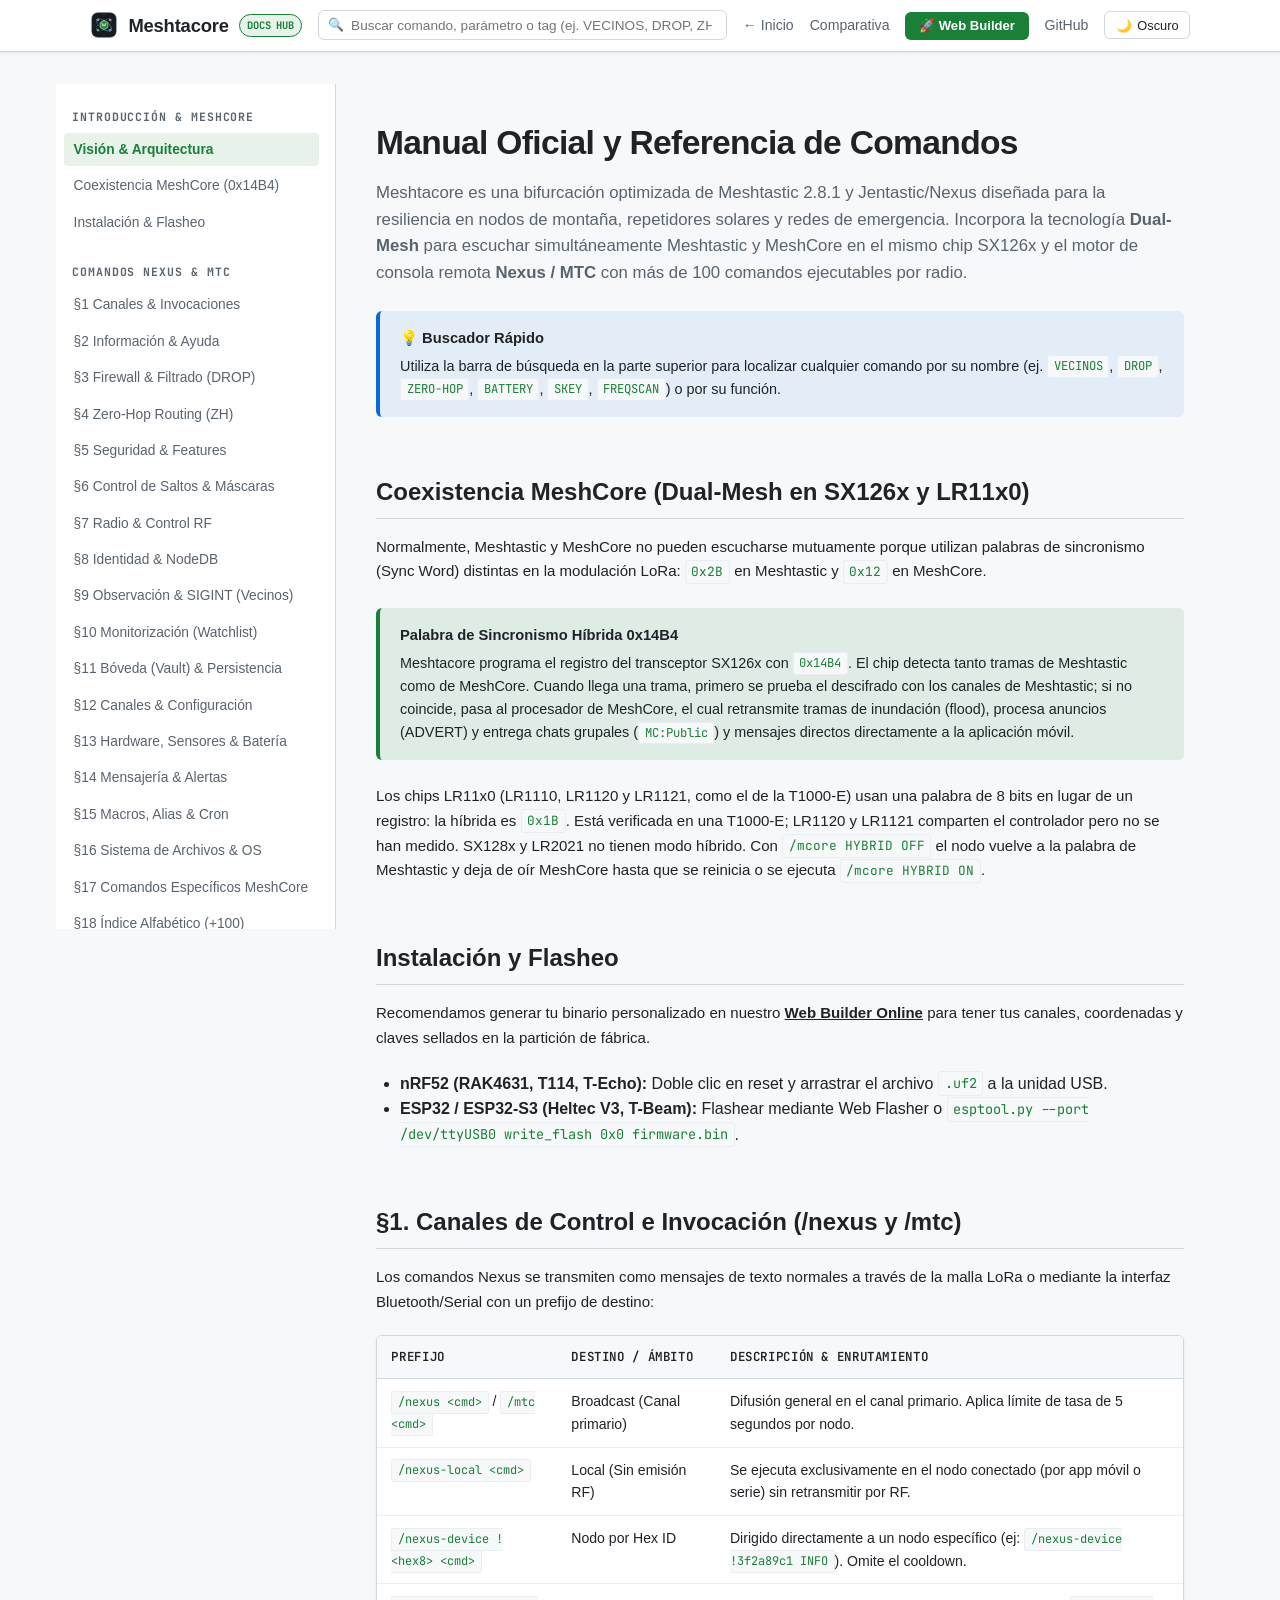
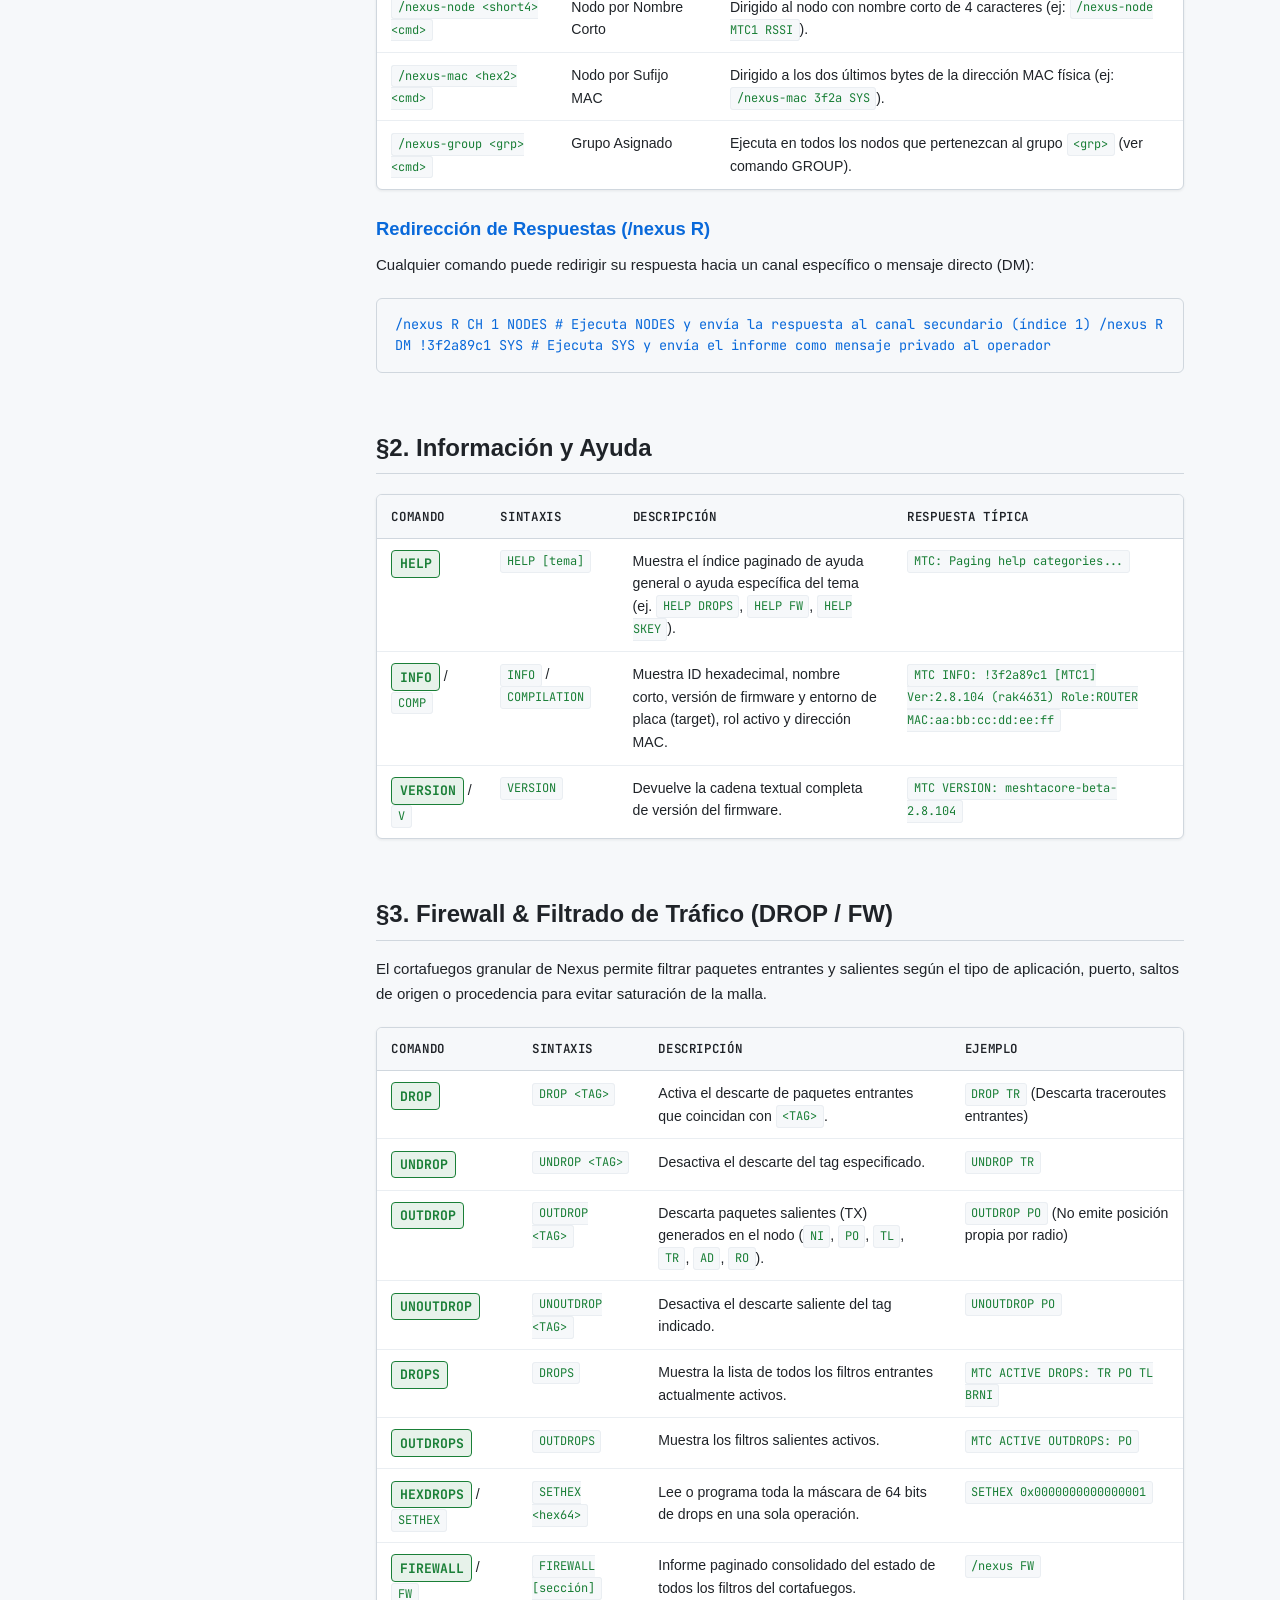
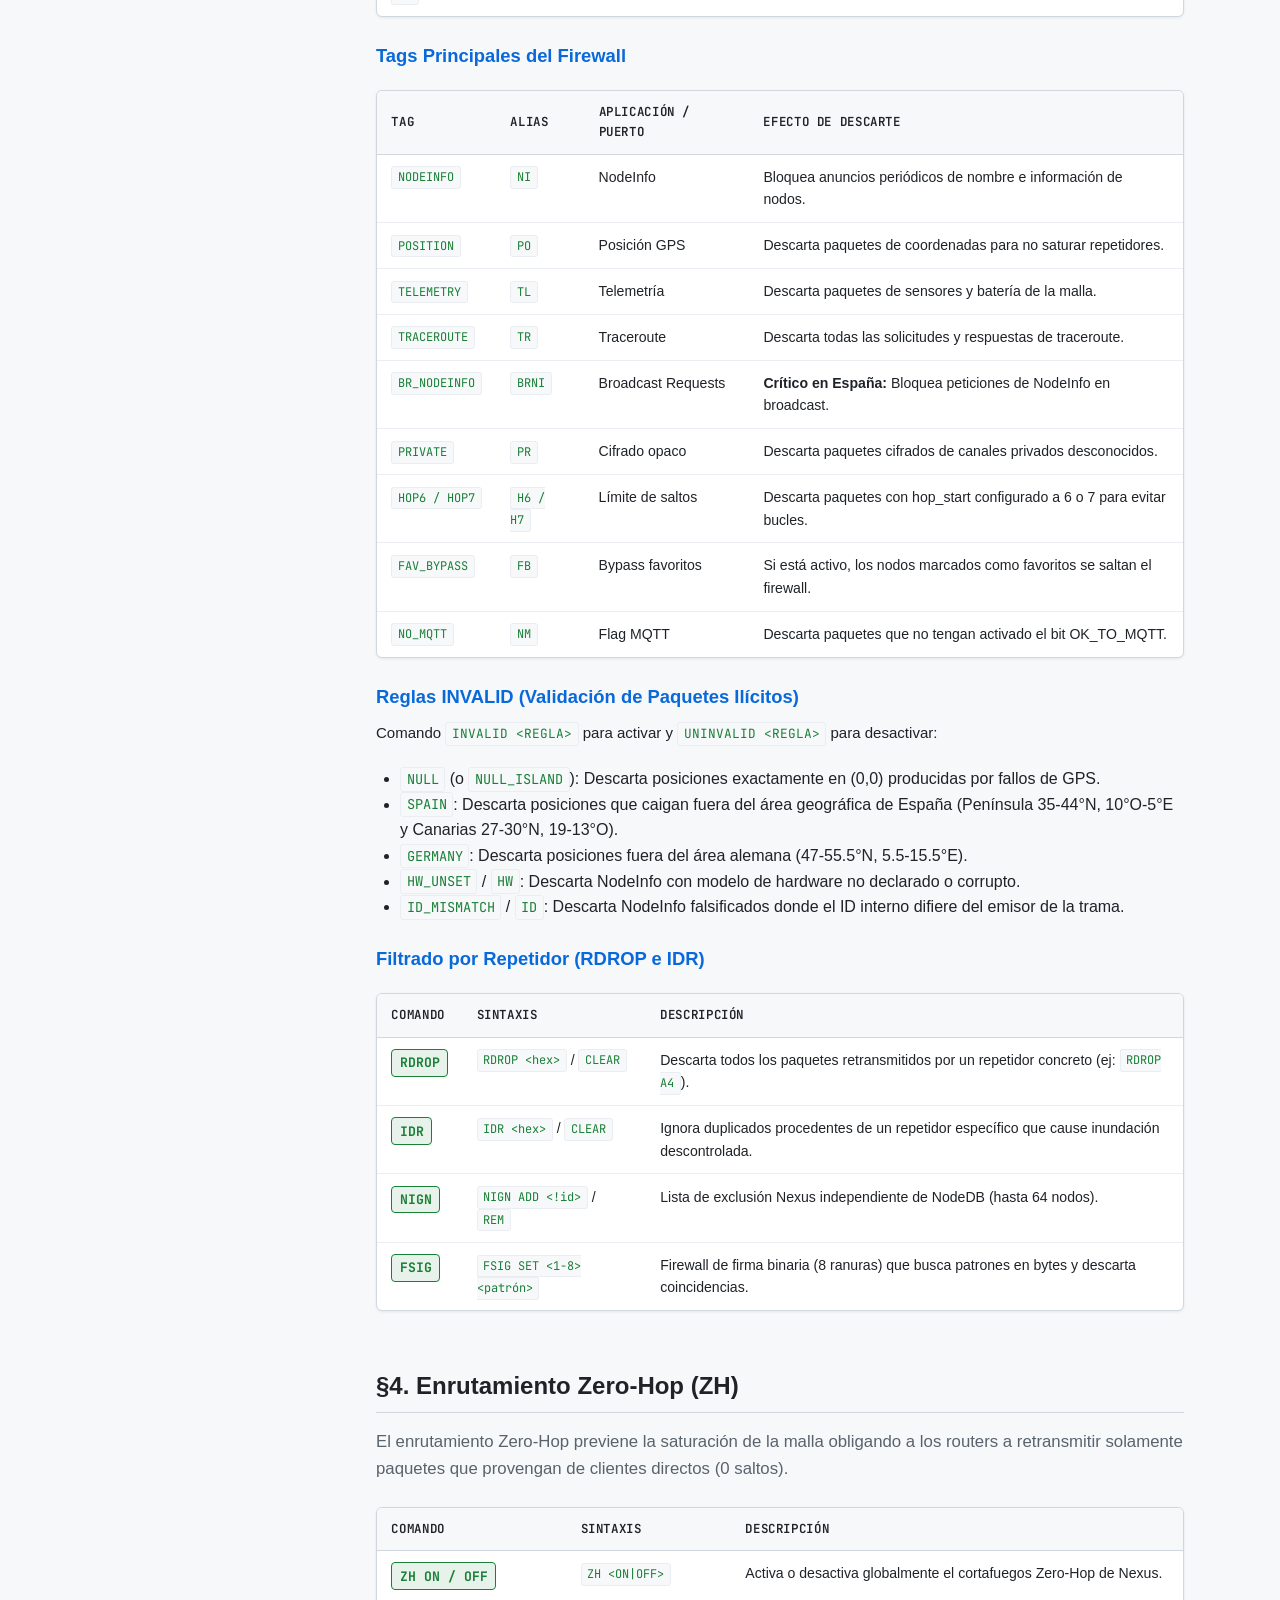
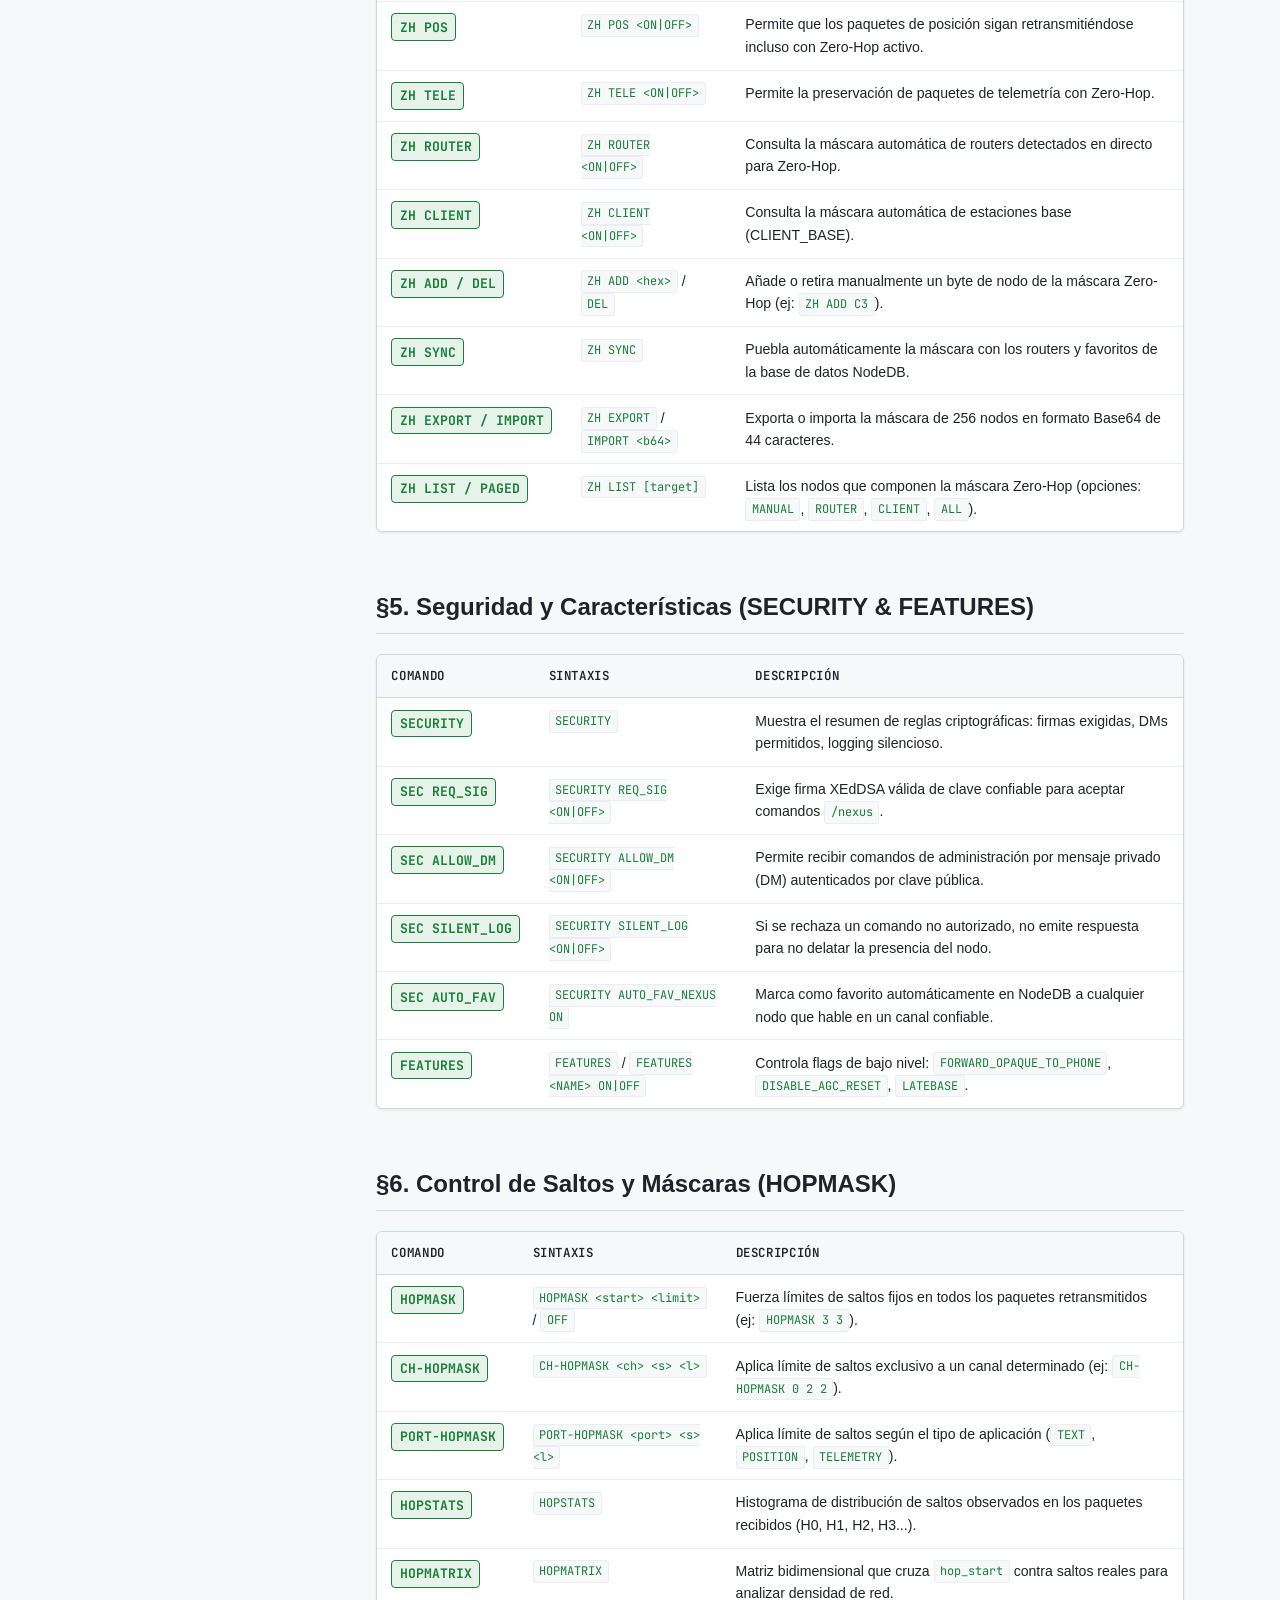
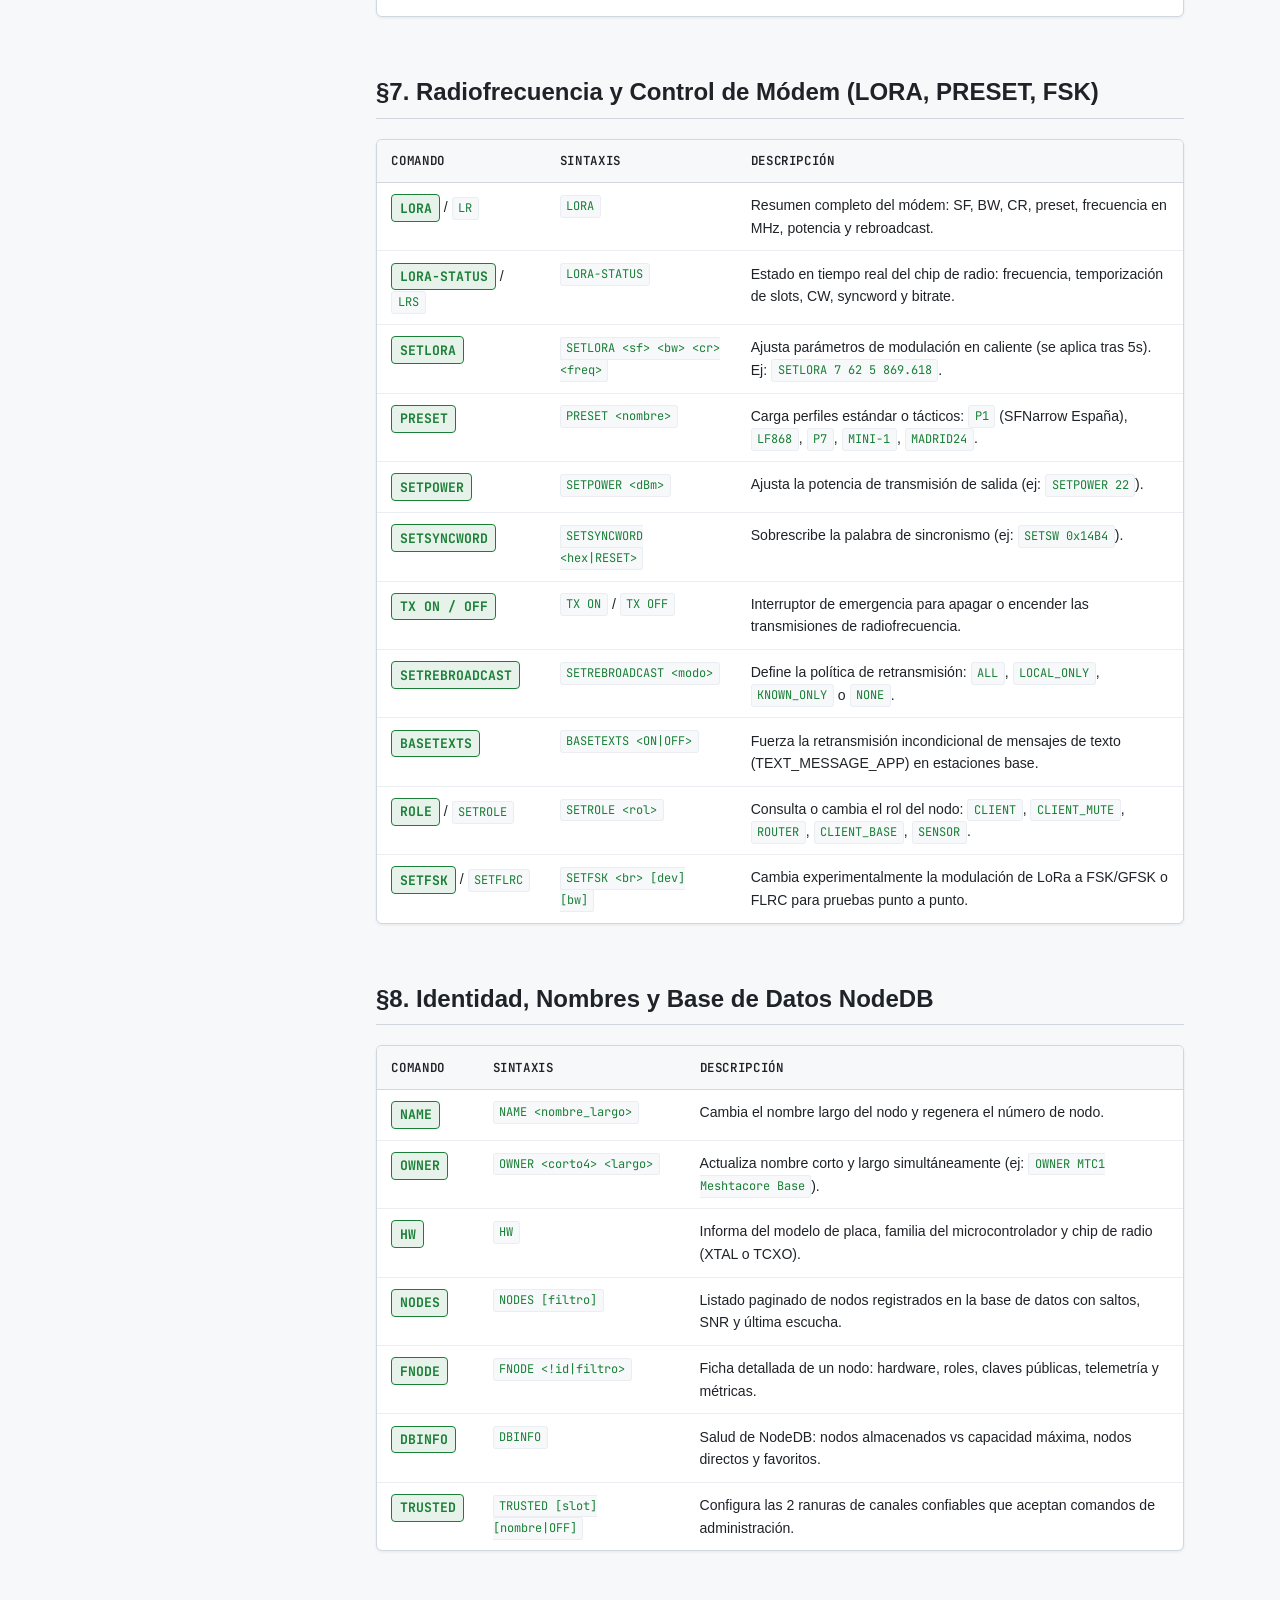
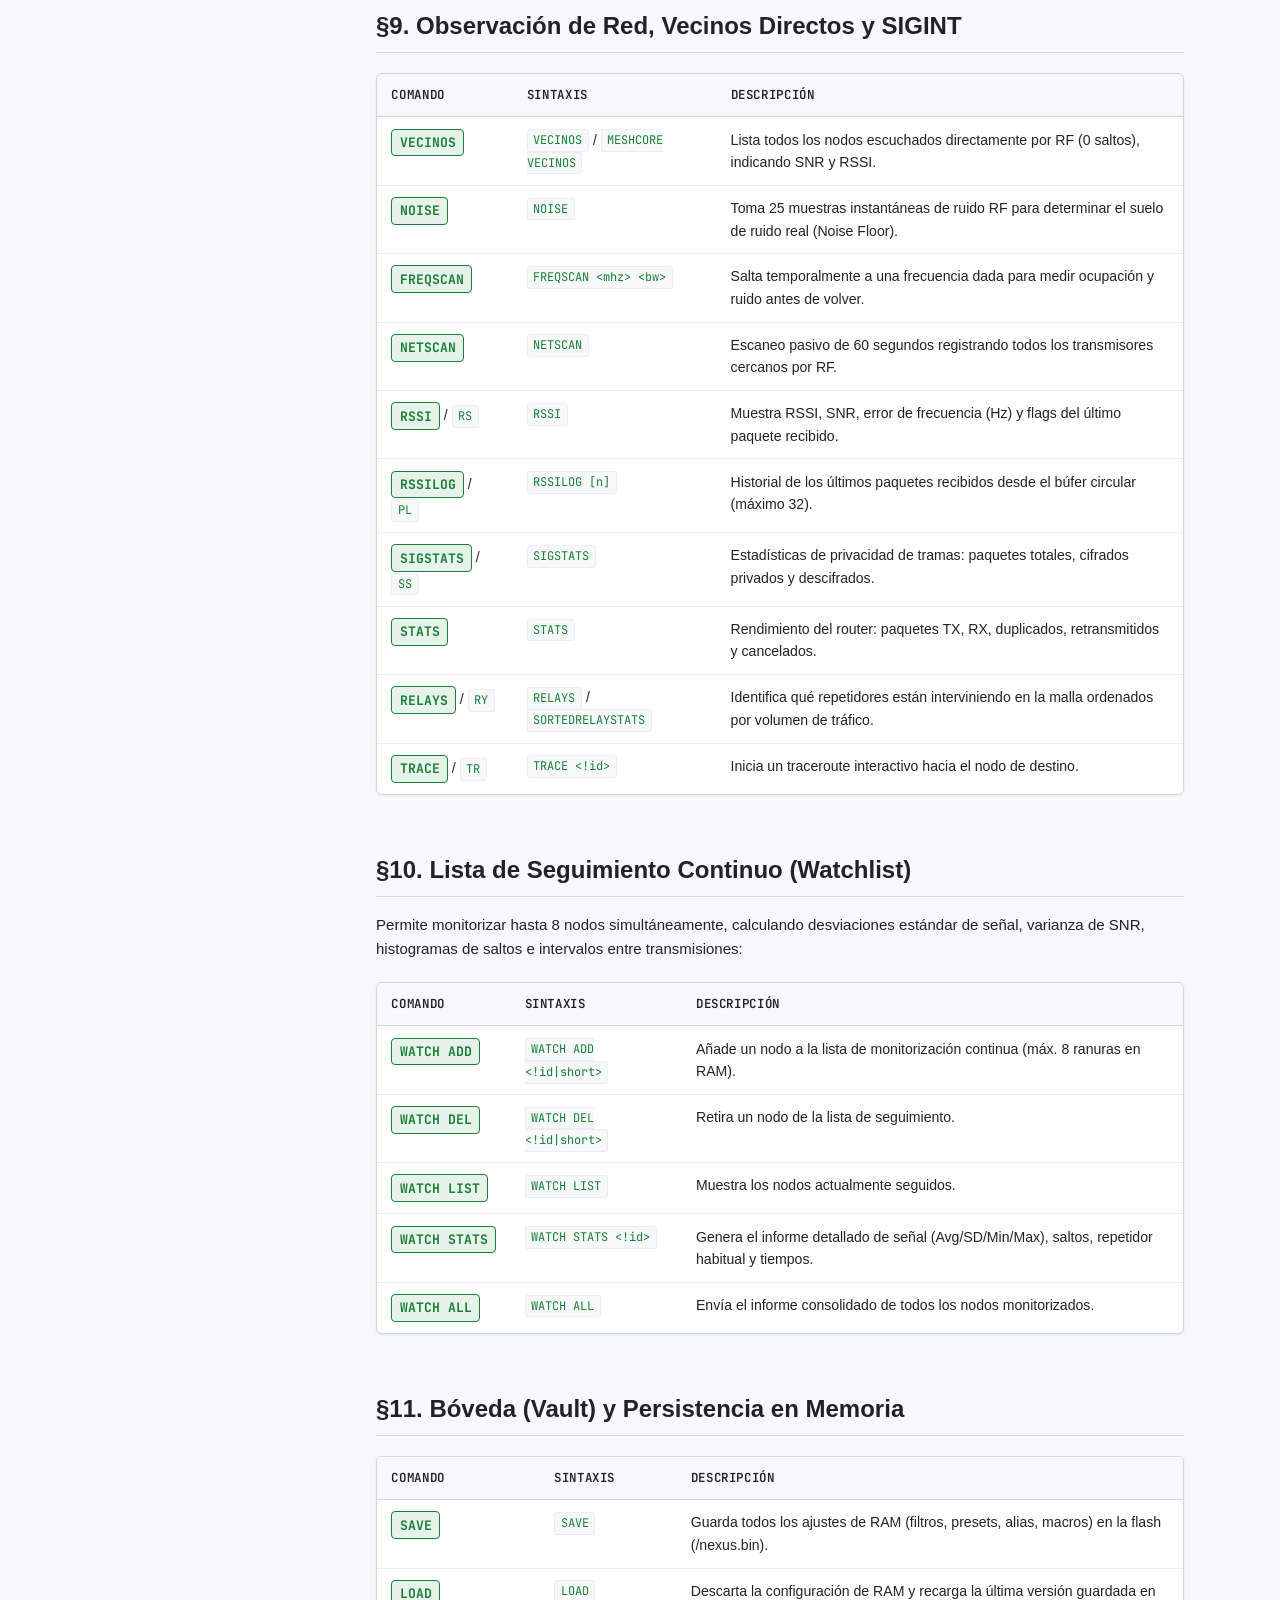
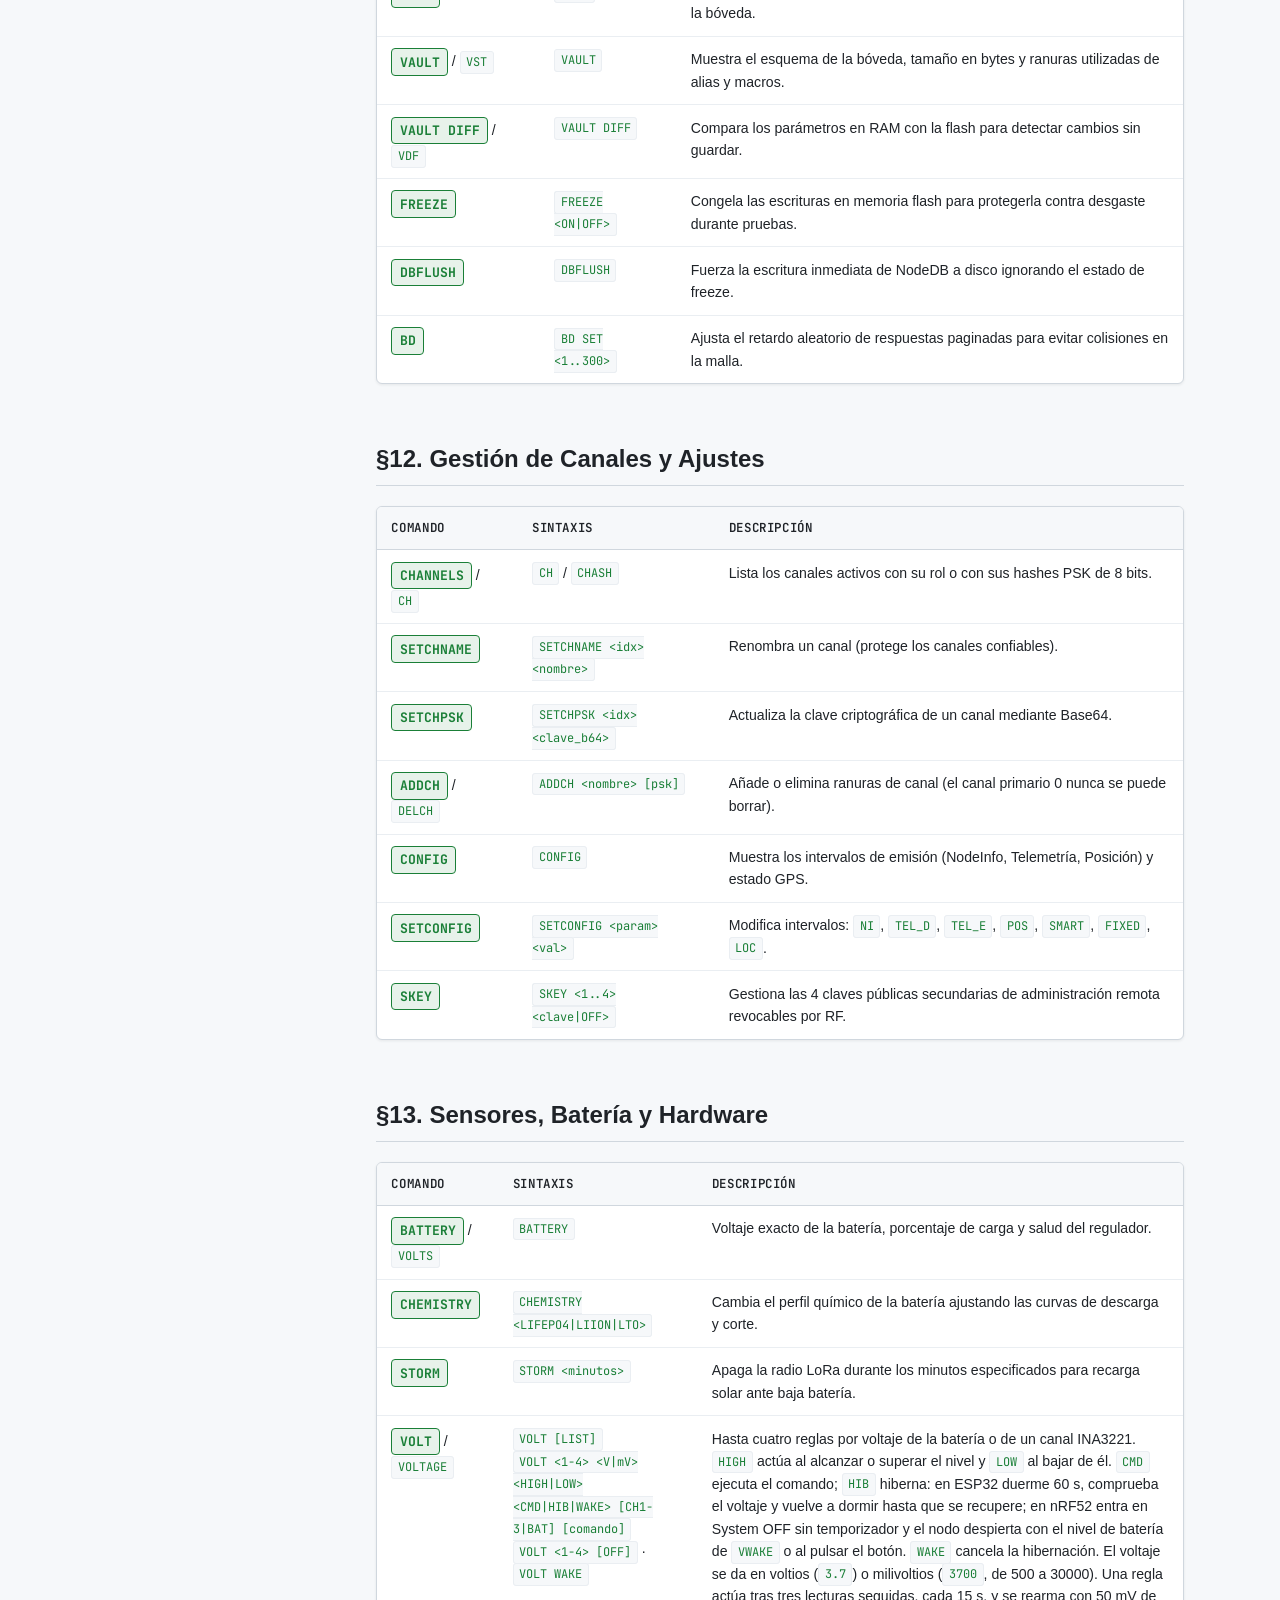
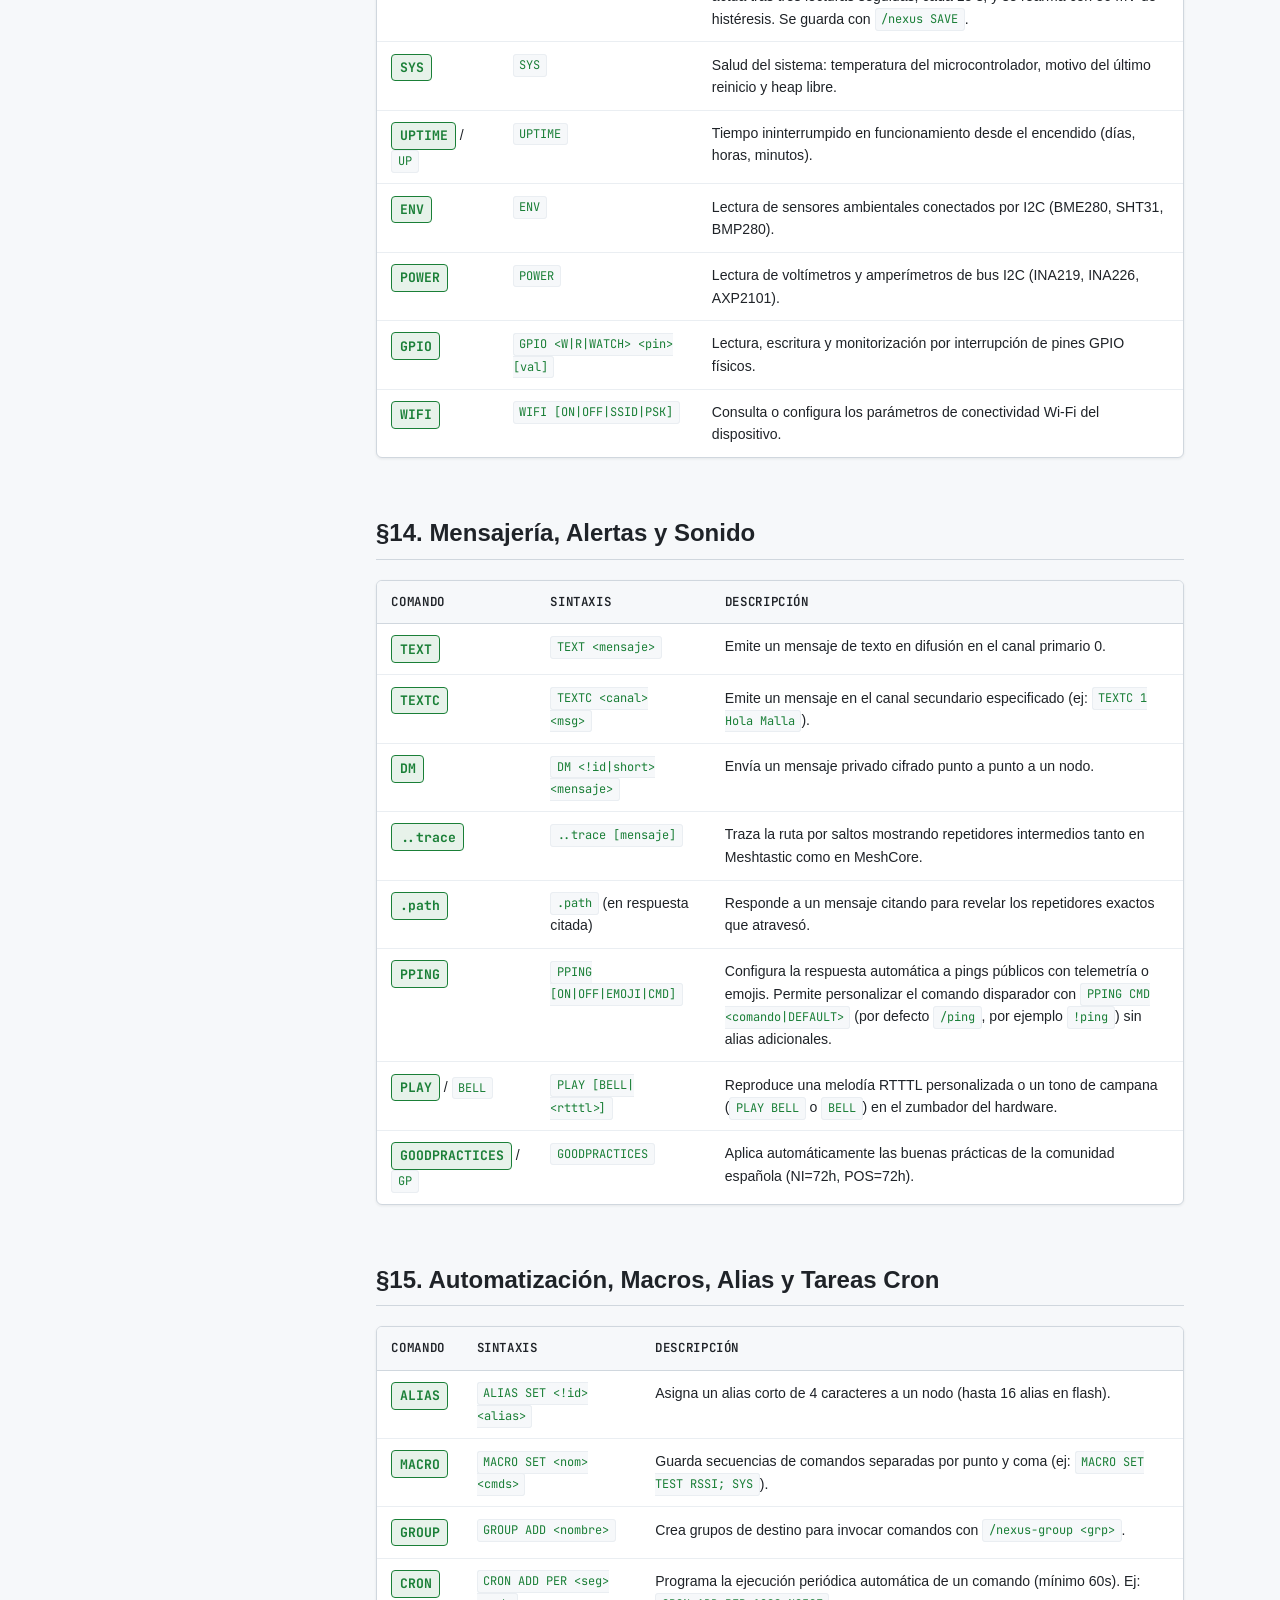
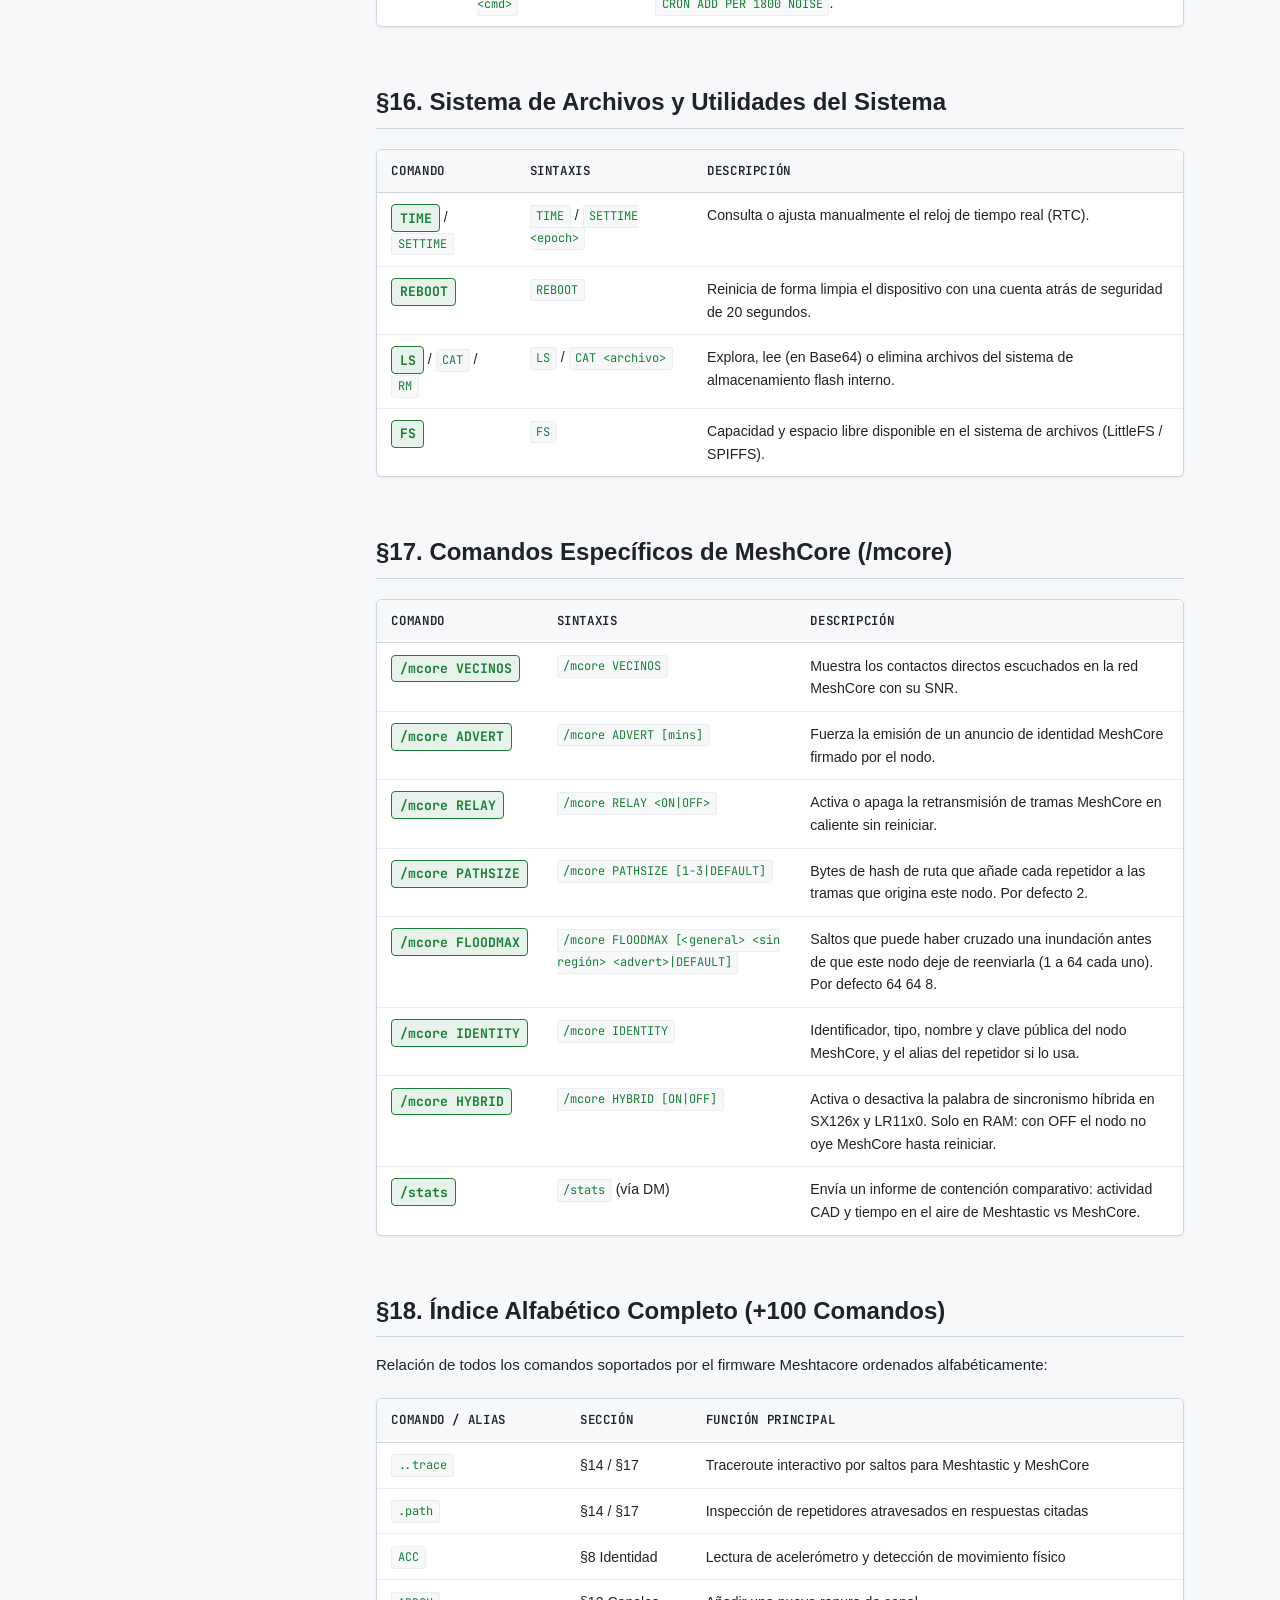
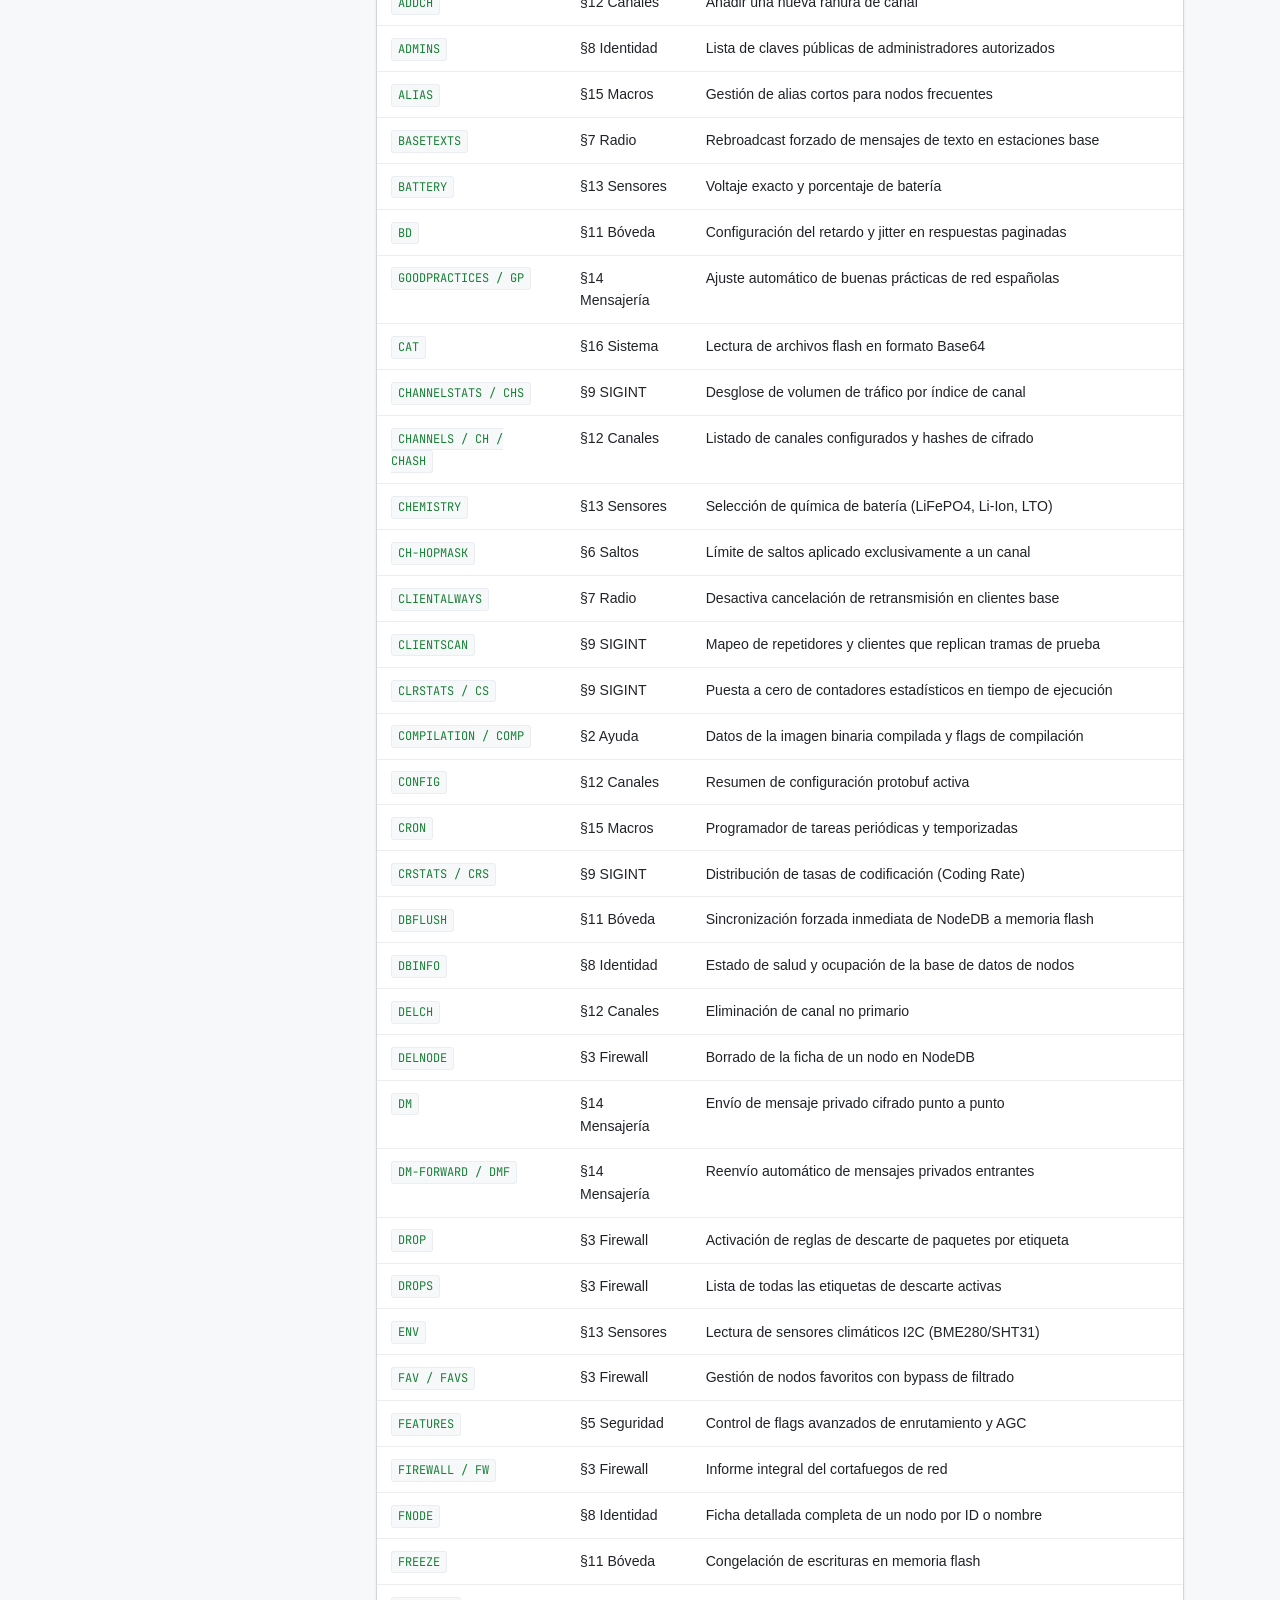
==== custom_builder_web/docs/index.html @ 0e4b44a5 "refactor(nexus): optimize flash code size and consolidate commands - Remove dead/test commands: STAR" ====
<!doctype html>
<html lang="es" data-theme="light">
  <head>
    <meta charset="UTF-8" />
    <meta name="viewport" content="width=device-width, initial-scale=1.0" />
    <title>
      Manual Completo de Comandos y Referencia | Meshtacore Firmware
    </title>
    <meta
      name="description"
      content="Documentación exhaustiva y referencia completa de comandos Nexus / MTC (+100 comandos), configuración de MeshCore híbrido, firewall, Zero-Hop, perfiles de batería y utilidades para Meshtacore."
    />
    <link rel="icon" type="image/svg+xml" href="../logo.svg" />
    <link rel="preconnect" href="https://fonts.googleapis.com" />
    <link rel="preconnect" href="https://fonts.gstatic.com" crossorigin />
    <link
      href="https://fonts.googleapis.com/css2?family=Inter:wght@400;500;600;700;800&family=JetBrains+Mono:wght@400;500;600;700&display=swap"
      rel="stylesheet"
    />
    <link rel="stylesheet" href="docs.css" />
    <script src="../theme.js"></script>
  </head>
  <body>
    <!-- Top Navigation Bar -->
    <header class="site-nav docs-nav">
      <div class="nav-content docs-nav-content">
        <a href="../index.html" class="brand-logo">
          <img
            src="../logo.svg"
            alt="Meshtacore Logo"
            class="brand-logo-img"
            width="28"
            height="28"
          />
          <span>Meshtacore</span>
          <span class="brand-badge">Docs Hub</span>
        </a>

        <!-- Live Instant Search -->
        <div class="docs-search-bar">
          <span class="search-icon-hint">🔍</span>
          <input
            type="text"
            id="docsSearchInput"
            class="docs-search-input"
            placeholder="Buscar comando, parámetro o tag (ej. VECINOS, DROP, ZH, SKEY, LiFePO4)..."
            autocomplete="off"
          />
        </div>

        <nav>
          <ul class="nav-links">
            <li><a href="../index.html">← Inicio</a></li>
            <li><a href="../index.html#comparativa">Comparativa</a></li>
            <li>
              <a href="../builder.html" class="nav-cta-btn">🚀 Web Builder</a>
            </li>
            <li>
              <a
                href="https://github.com/xejarque/meshtacore-firmware"
                target="_blank"
                rel="noopener"
                >GitHub</a
              >
            </li>
            <li>
              <button
                class="theme-toggle-btn"
                type="button"
                aria-label="Cambiar tema de color"
              >
                🌙 Oscuro
              </button>
            </li>
          </ul>
        </nav>
      </div>
    </header>

    <!-- Docs Layout -->
    <div class="docs-layout">
      <!-- Sidebar Navigation -->
      <aside class="docs-sidebar">
        <div class="sidebar-category">
          <div class="sidebar-cat-title">Introducción & MeshCore</div>
          <ul class="sidebar-menu">
            <li>
              <a href="#introduccion" class="active">Visión & Arquitectura</a>
            </li>
            <li><a href="#meshcore-dual">Coexistencia MeshCore (0x14B4)</a></li>
            <li><a href="#flasheo">Instalación & Flasheo</a></li>
          </ul>
        </div>

        <div class="sidebar-category">
          <div class="sidebar-cat-title">Comandos Nexus & MTC</div>
          <ul class="sidebar-menu">
            <li><a href="#sec-1">§1 Canales & Invocaciones</a></li>
            <li><a href="#sec-2">§2 Información & Ayuda</a></li>
            <li><a href="#sec-3">§3 Firewall & Filtrado (DROP)</a></li>
            <li><a href="#sec-4">§4 Zero-Hop Routing (ZH)</a></li>
            <li><a href="#sec-5">§5 Seguridad & Features</a></li>
            <li><a href="#sec-6">§6 Control de Saltos & Máscaras</a></li>
            <li><a href="#sec-7">§7 Radio & Control RF</a></li>
            <li><a href="#sec-8">§8 Identidad & NodeDB</a></li>
            <li><a href="#sec-9">§9 Observación & SIGINT (Vecinos)</a></li>
            <li><a href="#sec-10">§10 Monitorización (Watchlist)</a></li>
            <li><a href="#sec-11">§11 Bóveda (Vault) & Persistencia</a></li>
            <li><a href="#sec-12">§12 Canales & Configuración</a></li>
            <li><a href="#sec-13">§13 Hardware, Sensores & Batería</a></li>
            <li><a href="#sec-14">§14 Mensajería & Alertas</a></li>
            <li><a href="#sec-15">§15 Macros, Alias & Cron</a></li>
            <li><a href="#sec-16">§16 Sistema de Archivos & OS</a></li>
            <li><a href="#sec-17">§17 Comandos Específicos MeshCore</a></li>
            <li><a href="#sec-index">§18 Índice Alfabético (+100)</a></li>
          </ul>
        </div>

        <div class="sidebar-category">
          <div class="sidebar-cat-title">Ayuda & FAQ</div>
          <ul class="sidebar-menu">
            <li><a href="#faq">Preguntas Frecuentes</a></li>
          </ul>
        </div>
      </aside>

      <!-- Main Content Area -->
      <main class="docs-main">
        <!-- Section: Introducción -->
        <section class="docs-section" id="introduccion">
          <h1>Manual Oficial y Referencia de Comandos</h1>
          <p class="docs-lead">
            Meshtacore es una bifurcación optimizada de Meshtastic 2.8.1 y
            Jentastic/Nexus diseñada para la resiliencia en nodos de montaña,
            repetidores solares y redes de emergencia. Incorpora la tecnología
            <strong>Dual-Mesh</strong> para escuchar simultáneamente Meshtastic
            y MeshCore en el mismo chip SX126x y el motor de consola remota
            <strong>Nexus / MTC</strong>
            con más de 100 comandos ejecutables por radio.
          </p>

          <div class="callout callout-info">
            <strong>💡 Buscador Rápido</strong>
            Utiliza la barra de búsqueda en la parte superior para localizar
            cualquier comando por su nombre (ej. <code>VECINOS</code>,
            <code>DROP</code>, <code>ZERO-HOP</code>, <code>BATTERY</code>,
            <code>SKEY</code>, <code>FREQSCAN</code>) o por su función.
          </div>
        </section>

        <!-- Section: MeshCore Dual -->
        <section class="docs-section" id="meshcore-dual">
          <h2>Coexistencia MeshCore (Dual-Mesh en SX126x y LR11x0)</h2>
          <p class="docs-paragraph">
            Normalmente, Meshtastic y MeshCore no pueden escucharse mutuamente
            porque utilizan palabras de sincronismo (Sync Word) distintas en la
            modulación LoRa: <code>0x2B</code> en Meshtastic y
            <code>0x12</code> en MeshCore.
          </p>
          <div class="callout callout-success">
            <strong>Palabra de Sincronismo Híbrida 0x14B4</strong>
            Meshtacore programa el registro del transceptor SX126x con
            <code>0x14B4</code>. El chip detecta tanto tramas de Meshtastic como
            de MeshCore. Cuando llega una trama, primero se prueba el descifrado
            con los canales de Meshtastic; si no coincide, pasa al procesador de
            MeshCore, el cual retransmite tramas de inundación (flood), procesa
            anuncios (ADVERT) y entrega chats grupales (<code>MC:Public</code>)
            y mensajes directos directamente a la aplicación móvil.
          </div>
          <p class="docs-paragraph">
            Los chips LR11x0 (LR1110, LR1120 y LR1121, como el de la T1000-E)
            usan una palabra de 8 bits en lugar de un registro: la híbrida es
            <code>0x1B</code>. Está verificada en una T1000-E; LR1120 y LR1121
            comparten el controlador pero no se han medido. SX128x y LR2021 no
            tienen modo híbrido. Con <code>/mcore HYBRID OFF</code> el nodo
            vuelve a la palabra de Meshtastic y deja de oír MeshCore hasta que
            se reinicia o se ejecuta <code>/mcore HYBRID ON</code>.
          </p>
        </section>

        <!-- Section: Flasheo -->
        <section class="docs-section" id="flasheo">
          <h2>Instalación y Flasheo</h2>
          <p class="docs-paragraph">
            Recomendamos generar tu binario personalizado en nuestro
            <a
              href="../builder.html"
              style="color: var(--accent-cyan); font-weight: 600"
              >Web Builder Online</a
            >
            para tener tus canales, coordenadas y claves sellados en la
            partición de fábrica.
          </p>
          <ul
            style="
              margin-left: 1.5rem;
              color: var(--text-secondary);
              margin-bottom: 1rem;
            "
          >
            <li>
              <strong>nRF52 (RAK4631, T114, T-Echo):</strong> Doble clic en
              reset y arrastrar el archivo <code>.uf2</code> a la unidad USB.
            </li>
            <li>
              <strong>ESP32 / ESP32-S3 (Heltec V3, T-Beam):</strong> Flashear
              mediante Web Flasher o
              <code
                >esptool.py --port /dev/ttyUSB0 write_flash 0x0
                firmware.bin</code
              >.
            </li>
          </ul>
        </section>

        <!-- =================================================================== -->
        <!-- §1 THE NEXUS CHANNEL & INVOCATIONS -->
        <!-- =================================================================== -->
        <section class="docs-section" id="sec-1">
          <h2>§1. Canales de Control e Invocación (/nexus y /mtc)</h2>
          <p class="docs-paragraph">
            Los comandos Nexus se transmiten como mensajes de texto normales a
            través de la malla LoRa o mediante la interfaz Bluetooth/Serial con
            un prefijo de destino:
          </p>

          <div class="docs-table-wrapper">
            <table class="docs-table">
              <thead>
                <tr>
                  <th>Prefijo</th>
                  <th>Destino / Ámbito</th>
                  <th>Descripción & Enrutamiento</th>
                </tr>
              </thead>
              <tbody>
                <tr class="cmd-row">
                  <td>
                    <code>/nexus &lt;cmd&gt;</code> /
                    <code>/mtc &lt;cmd&gt;</code>
                  </td>
                  <td>Broadcast (Canal primario)</td>
                  <td>
                    Difusión general en el canal primario. Aplica límite de tasa
                    de 5 segundos por nodo.
                  </td>
                </tr>
                <tr class="cmd-row">
                  <td><code>/nexus-local &lt;cmd&gt;</code></td>
                  <td>Local (Sin emisión RF)</td>
                  <td>
                    Se ejecuta exclusivamente en el nodo conectado (por app
                    móvil o serie) sin retransmitir por RF.
                  </td>
                </tr>
                <tr class="cmd-row">
                  <td><code>/nexus-device !&lt;hex8&gt; &lt;cmd&gt;</code></td>
                  <td>Nodo por Hex ID</td>
                  <td>
                    Dirigido directamente a un nodo específico (ej:
                    <code>/nexus-device !3f2a89c1 INFO</code>). Omite el
                    cooldown.
                  </td>
                </tr>
                <tr class="cmd-row">
                  <td><code>/nexus-node &lt;short4&gt; &lt;cmd&gt;</code></td>
                  <td>Nodo por Nombre Corto</td>
                  <td>
                    Dirigido al nodo con nombre corto de 4 caracteres (ej:
                    <code>/nexus-node MTC1 RSSI</code>).
                  </td>
                </tr>
                <tr class="cmd-row">
                  <td><code>/nexus-mac &lt;hex2&gt; &lt;cmd&gt;</code></td>
                  <td>Nodo por Sufijo MAC</td>
                  <td>
                    Dirigido a los dos últimos bytes de la dirección MAC física
                    (ej: <code>/nexus-mac 3f2a SYS</code>).
                  </td>
                </tr>
                <tr class="cmd-row">
                  <td><code>/nexus-group &lt;grp&gt; &lt;cmd&gt;</code></td>
                  <td>Grupo Asignado</td>
                  <td>
                    Ejecuta en todos los nodos que pertenezcan al grupo
                    <code>&lt;grp&gt;</code> (ver comando GROUP).
                  </td>
                </tr>
              </tbody>
            </table>
          </div>

          <h3>Redirección de Respuestas (/nexus R)</h3>
          <p class="docs-paragraph">
            Cualquier comando puede redirigir su respuesta hacia un canal
            específico o mensaje directo (DM):
          </p>
          <div class="code-block">
            /nexus R CH 1 NODES # Ejecuta NODES y envía la respuesta al canal
            secundario (índice 1) /nexus R DM !3f2a89c1 SYS # Ejecuta SYS y
            envía el informe como mensaje privado al operador
          </div>
        </section>

        <!-- =================================================================== -->
        <!-- §2 HELP & BUILD INFO -->
        <!-- =================================================================== -->
        <section class="docs-section" id="sec-2">
          <h2>§2. Información y Ayuda</h2>
          <div class="docs-table-wrapper">
            <table class="docs-table">
              <thead>
                <tr>
                  <th>Comando</th>
                  <th>Sintaxis</th>
                  <th>Descripción</th>
                  <th>Respuesta Típica</th>
                </tr>
              </thead>
              <tbody>
                <tr class="cmd-row">
                  <td><span class="cmd-badge">HELP</span></td>
                  <td><code>HELP [tema]</code></td>
                  <td>
                    Muestra el índice paginado de ayuda general o ayuda
                    específica del tema (ej. <code>HELP DROPS</code>,
                    <code>HELP FW</code>, <code>HELP SKEY</code>).
                  </td>
                  <td><code>MTC: Paging help categories...</code></td>
                </tr>
                <tr class="cmd-row">
                  <td>
                    <span class="cmd-badge">INFO</span> / <code>COMP</code>
                  </td>
                  <td><code>INFO</code> / <code>COMPILATION</code></td>
                  <td>
                    Muestra ID hexadecimal, nombre corto, versión de firmware y
                    entorno de placa (target), rol activo y dirección MAC.
                  </td>
                  <td>
                    <code
                      >MTC INFO: !3f2a89c1 [MTC1] Ver:2.8.104 (rak4631)
                      Role:ROUTER MAC:aa:bb:cc:dd:ee:ff</code
                    >
                  </td>
                </tr>
                <tr class="cmd-row">
                  <td>
                    <span class="cmd-badge">VERSION</span> / <code>V</code>
                  </td>
                  <td><code>VERSION</code></td>
                  <td>
                    Devuelve la cadena textual completa de versión del firmware.
                  </td>
                  <td><code>MTC VERSION: meshtacore-beta-2.8.104</code></td>
                </tr>
              </tbody>
            </table>
          </div>
        </section>

        <!-- =================================================================== -->
        <!-- §3 FIREWALL & TRAFFIC FILTERING -->
        <!-- =================================================================== -->
        <section class="docs-section" id="sec-3">
          <h2>§3. Firewall & Filtrado de Tráfico (DROP / FW)</h2>
          <p class="docs-paragraph">
            El cortafuegos granular de Nexus permite filtrar paquetes entrantes
            y salientes según el tipo de aplicación, puerto, saltos de origen o
            procedencia para evitar saturación de la malla.
          </p>

          <div class="docs-table-wrapper">
            <table class="docs-table">
              <thead>
                <tr>
                  <th>Comando</th>
                  <th>Sintaxis</th>
                  <th>Descripción</th>
                  <th>Ejemplo</th>
                </tr>
              </thead>
              <tbody>
                <tr class="cmd-row">
                  <td><span class="cmd-badge">DROP</span></td>
                  <td><code>DROP &lt;TAG&gt;</code></td>
                  <td>
                    Activa el descarte de paquetes entrantes que coincidan con
                    <code>&lt;TAG&gt;</code>.
                  </td>
                  <td><code>DROP TR</code> (Descarta traceroutes entrantes)</td>
                </tr>
                <tr class="cmd-row">
                  <td><span class="cmd-badge">UNDROP</span></td>
                  <td><code>UNDROP &lt;TAG&gt;</code></td>
                  <td>Desactiva el descarte del tag especificado.</td>
                  <td><code>UNDROP TR</code></td>
                </tr>
                <tr class="cmd-row">
                  <td><span class="cmd-badge">OUTDROP</span></td>
                  <td><code>OUTDROP &lt;TAG&gt;</code></td>
                  <td>
                    Descarta paquetes salientes (TX) generados en el nodo
                    (<code>NI</code>, <code>PO</code>, <code>TL</code>,
                    <code>TR</code>, <code>AD</code>, <code>RO</code>).
                  </td>
                  <td>
                    <code>OUTDROP PO</code> (No emite posición propia por radio)
                  </td>
                </tr>
                <tr class="cmd-row">
                  <td><span class="cmd-badge">UNOUTDROP</span></td>
                  <td><code>UNOUTDROP &lt;TAG&gt;</code></td>
                  <td>Desactiva el descarte saliente del tag indicado.</td>
                  <td><code>UNOUTDROP PO</code></td>
                </tr>
                <tr class="cmd-row">
                  <td><span class="cmd-badge">DROPS</span></td>
                  <td><code>DROPS</code></td>
                  <td>
                    Muestra la lista de todos los filtros entrantes actualmente
                    activos.
                  </td>
                  <td><code>MTC ACTIVE DROPS: TR PO TL BRNI</code></td>
                </tr>
                <tr class="cmd-row">
                  <td><span class="cmd-badge">OUTDROPS</span></td>
                  <td><code>OUTDROPS</code></td>
                  <td>Muestra los filtros salientes activos.</td>
                  <td><code>MTC ACTIVE OUTDROPS: PO</code></td>
                </tr>
                <tr class="cmd-row">
                  <td>
                    <span class="cmd-badge">HEXDROPS</span> /
                    <code>SETHEX</code>
                  </td>
                  <td><code>SETHEX &lt;hex64&gt;</code></td>
                  <td>
                    Lee o programa toda la máscara de 64 bits de drops en una
                    sola operación.
                  </td>
                  <td><code>SETHEX 0x0000000000000001</code></td>
                </tr>
                <tr class="cmd-row">
                  <td>
                    <span class="cmd-badge">FIREWALL</span> / <code>FW</code>
                  </td>
                  <td><code>FIREWALL [sección]</code></td>
                  <td>
                    Informe paginado consolidado del estado de todos los filtros
                    del cortafuegos.
                  </td>
                  <td><code>/nexus FW</code></td>
                </tr>
              </tbody>
            </table>
          </div>

          <h3>Tags Principales del Firewall</h3>
          <div class="docs-table-wrapper">
            <table class="docs-table">
              <thead>
                <tr>
                  <th>Tag</th>
                  <th>Alias</th>
                  <th>Aplicación / Puerto</th>
                  <th>Efecto de Descarte</th>
                </tr>
              </thead>
              <tbody>
                <tr class="cmd-row">
                  <td><code>NODEINFO</code></td>
                  <td><code>NI</code></td>
                  <td>NodeInfo</td>
                  <td>
                    Bloquea anuncios periódicos de nombre e información de
                    nodos.
                  </td>
                </tr>
                <tr class="cmd-row">
                  <td><code>POSITION</code></td>
                  <td><code>PO</code></td>
                  <td>Posición GPS</td>
                  <td>
                    Descarta paquetes de coordenadas para no saturar
                    repetidores.
                  </td>
                </tr>
                <tr class="cmd-row">
                  <td><code>TELEMETRY</code></td>
                  <td><code>TL</code></td>
                  <td>Telemetría</td>
                  <td>Descarta paquetes de sensores y batería de la malla.</td>
                </tr>
                <tr class="cmd-row">
                  <td><code>TRACEROUTE</code></td>
                  <td><code>TR</code></td>
                  <td>Traceroute</td>
                  <td>
                    Descarta todas las solicitudes y respuestas de traceroute.
                  </td>
                </tr>
                <tr class="cmd-row">
                  <td><code>BR_NODEINFO</code></td>
                  <td><code>BRNI</code></td>
                  <td>Broadcast Requests</td>
                  <td>
                    <strong>Crítico en España:</strong> Bloquea peticiones de
                    NodeInfo en broadcast.
                  </td>
                </tr>
                <tr class="cmd-row">
                  <td><code>PRIVATE</code></td>
                  <td><code>PR</code></td>
                  <td>Cifrado opaco</td>
                  <td>
                    Descarta paquetes cifrados de canales privados desconocidos.
                  </td>
                </tr>
                <tr class="cmd-row">
                  <td><code>HOP6 / HOP7</code></td>
                  <td><code>H6 / H7</code></td>
                  <td>Límite de saltos</td>
                  <td>
                    Descarta paquetes con hop_start configurado a 6 o 7 para
                    evitar bucles.
                  </td>
                </tr>
                <tr class="cmd-row">
                  <td><code>FAV_BYPASS</code></td>
                  <td><code>FB</code></td>
                  <td>Bypass favoritos</td>
                  <td>
                    Si está activo, los nodos marcados como favoritos se saltan
                    el firewall.
                  </td>
                </tr>
                <tr class="cmd-row">
                  <td><code>NO_MQTT</code></td>
                  <td><code>NM</code></td>
                  <td>Flag MQTT</td>
                  <td>
                    Descarta paquetes que no tengan activado el bit OK_TO_MQTT.
                  </td>
                </tr>
              </tbody>
            </table>
          </div>

          <h3>Reglas INVALID (Validación de Paquetes Ilícitos)</h3>
          <p class="docs-paragraph">
            Comando <code>INVALID &lt;REGLA&gt;</code> para activar y
            <code>UNINVALID &lt;REGLA&gt;</code> para desactivar:
          </p>
          <ul
            style="
              margin-left: 1.5rem;
              color: var(--text-secondary);
              margin-bottom: 1.25rem;
            "
          >
            <li>
              <code>NULL</code> (o <code>NULL_ISLAND</code>): Descarta
              posiciones exactamente en (0,0) producidas por fallos de GPS.
            </li>
            <li>
              <code>SPAIN</code>: Descarta posiciones que caigan fuera del área
              geográfica de España (Península 35-44°N, 10°O-5°E y Canarias
              27-30°N, 19-13°O).
            </li>
            <li>
              <code>GERMANY</code>: Descarta posiciones fuera del área alemana
              (47-55.5°N, 5.5-15.5°E).
            </li>
            <li>
              <code>HW_UNSET</code> / <code>HW</code>: Descarta NodeInfo con
              modelo de hardware no declarado o corrupto.
            </li>
            <li>
              <code>ID_MISMATCH</code> / <code>ID</code>: Descarta NodeInfo
              falsificados donde el ID interno difiere del emisor de la trama.
            </li>
          </ul>

          <h3>Filtrado por Repetidor (RDROP e IDR)</h3>
          <div class="docs-table-wrapper">
            <table class="docs-table">
              <thead>
                <tr>
                  <th>Comando</th>
                  <th>Sintaxis</th>
                  <th>Descripción</th>
                </tr>
              </thead>
              <tbody>
                <tr class="cmd-row">
                  <td><span class="cmd-badge">RDROP</span></td>
                  <td><code>RDROP &lt;hex&gt;</code> / <code>CLEAR</code></td>
                  <td>
                    Descarta todos los paquetes retransmitidos por un repetidor
                    concreto (ej: <code>RDROP A4</code>).
                  </td>
                </tr>
                <tr class="cmd-row">
                  <td><span class="cmd-badge">IDR</span></td>
                  <td><code>IDR &lt;hex&gt;</code> / <code>CLEAR</code></td>
                  <td>
                    Ignora duplicados procedentes de un repetidor específico que
                    cause inundación descontrolada.
                  </td>
                </tr>
                <tr class="cmd-row">
                  <td><span class="cmd-badge">NIGN</span></td>
                  <td><code>NIGN ADD &lt;!id&gt;</code> / <code>REM</code></td>
                  <td>
                    Lista de exclusión Nexus independiente de NodeDB (hasta 64
                    nodos).
                  </td>
                </tr>
                <tr class="cmd-row">
                  <td><span class="cmd-badge">FSIG</span></td>
                  <td><code>FSIG SET &lt;1-8&gt; &lt;patrón&gt;</code></td>
                  <td>
                    Firewall de firma binaria (8 ranuras) que busca patrones en
                    bytes y descarta coincidencias.
                  </td>
                </tr>
              </tbody>
            </table>
          </div>
        </section>

        <!-- =================================================================== -->
        <!-- §4 ZERO-HOP ROUTING -->
        <!-- =================================================================== -->
        <section class="docs-section" id="sec-4">
          <h2>§4. Enrutamiento Zero-Hop (ZH)</h2>
          <p class="docs-lead">
            El enrutamiento Zero-Hop previene la saturación de la malla
            obligando a los routers a retransmitir solamente paquetes que
            provengan de clientes directos (0 saltos).
          </p>

          <div class="docs-table-wrapper">
            <table class="docs-table">
              <thead>
                <tr>
                  <th>Comando</th>
                  <th>Sintaxis</th>
                  <th>Descripción</th>
                </tr>
              </thead>
              <tbody>
                <tr class="cmd-row">
                  <td><span class="cmd-badge">ZH ON / OFF</span></td>
                  <td><code>ZH &lt;ON|OFF&gt;</code></td>
                  <td>
                    Activa o desactiva globalmente el cortafuegos Zero-Hop de
                    Nexus.
                  </td>
                </tr>
                <tr class="cmd-row">
                  <td><span class="cmd-badge">ZH POS</span></td>
                  <td><code>ZH POS &lt;ON|OFF&gt;</code></td>
                  <td>
                    Permite que los paquetes de posición sigan retransmitiéndose
                    incluso con Zero-Hop activo.
                  </td>
                </tr>
                <tr class="cmd-row">
                  <td><span class="cmd-badge">ZH TELE</span></td>
                  <td><code>ZH TELE &lt;ON|OFF&gt;</code></td>
                  <td>
                    Permite la preservación de paquetes de telemetría con
                    Zero-Hop.
                  </td>
                </tr>
                <tr class="cmd-row">
                  <td><span class="cmd-badge">ZH ROUTER</span></td>
                  <td><code>ZH ROUTER &lt;ON|OFF&gt;</code></td>
                  <td>
                    Consulta la máscara automática de routers detectados en
                    directo para Zero-Hop.
                  </td>
                </tr>
                <tr class="cmd-row">
                  <td><span class="cmd-badge">ZH CLIENT</span></td>
                  <td><code>ZH CLIENT &lt;ON|OFF&gt;</code></td>
                  <td>
                    Consulta la máscara automática de estaciones base
                    (CLIENT_BASE).
                  </td>
                </tr>
                <tr class="cmd-row">
                  <td><span class="cmd-badge">ZH ADD / DEL</span></td>
                  <td><code>ZH ADD &lt;hex&gt;</code> / <code>DEL</code></td>
                  <td>
                    Añade o retira manualmente un byte de nodo de la máscara
                    Zero-Hop (ej: <code>ZH ADD C3</code>).
                  </td>
                </tr>
                <tr class="cmd-row">
                  <td><span class="cmd-badge">ZH SYNC</span></td>
                  <td><code>ZH SYNC</code></td>
                  <td>
                    Puebla automáticamente la máscara con los routers y
                    favoritos de la base de datos NodeDB.
                  </td>
                </tr>
                <tr class="cmd-row">
                  <td><span class="cmd-badge">ZH EXPORT / IMPORT</span></td>
                  <td>
                    <code>ZH EXPORT</code> / <code>IMPORT &lt;b64&gt;</code>
                  </td>
                  <td>
                    Exporta o importa la máscara de 256 nodos en formato Base64
                    de 44 caracteres.
                  </td>
                </tr>
                <tr class="cmd-row">
                  <td><span class="cmd-badge">ZH LIST / PAGED</span></td>
                  <td><code>ZH LIST [target]</code></td>
                  <td>
                    Lista los nodos que componen la máscara Zero-Hop (opciones:
                    <code>MANUAL</code>, <code>ROUTER</code>,
                    <code>CLIENT</code>, <code>ALL</code>).
                  </td>
                </tr>
              </tbody>
            </table>
          </div>
        </section>

        <!-- =================================================================== -->
        <!-- §5 SECURITY & FEATURES -->
        <!-- =================================================================== -->
        <section class="docs-section" id="sec-5">
          <h2>§5. Seguridad y Características (SECURITY & FEATURES)</h2>
          <div class="docs-table-wrapper">
            <table class="docs-table">
              <thead>
                <tr>
                  <th>Comando</th>
                  <th>Sintaxis</th>
                  <th>Descripción</th>
                </tr>
              </thead>
              <tbody>
                <tr class="cmd-row">
                  <td><span class="cmd-badge">SECURITY</span></td>
                  <td><code>SECURITY</code></td>
                  <td>
                    Muestra el resumen de reglas criptográficas: firmas
                    exigidas, DMs permitidos, logging silencioso.
                  </td>
                </tr>
                <tr class="cmd-row">
                  <td><span class="cmd-badge">SEC REQ_SIG</span></td>
                  <td><code>SECURITY REQ_SIG &lt;ON|OFF&gt;</code></td>
                  <td>
                    Exige firma XEdDSA válida de clave confiable para aceptar
                    comandos <code>/nexus</code>.
                  </td>
                </tr>
                <tr class="cmd-row">
                  <td><span class="cmd-badge">SEC ALLOW_DM</span></td>
                  <td><code>SECURITY ALLOW_DM &lt;ON|OFF&gt;</code></td>
                  <td>
                    Permite recibir comandos de administración por mensaje
                    privado (DM) autenticados por clave pública.
                  </td>
                </tr>
                <tr class="cmd-row">
                  <td><span class="cmd-badge">SEC SILENT_LOG</span></td>
                  <td><code>SECURITY SILENT_LOG &lt;ON|OFF&gt;</code></td>
                  <td>
                    Si se rechaza un comando no autorizado, no emite respuesta
                    para no delatar la presencia del nodo.
                  </td>
                </tr>
                <tr class="cmd-row">
                  <td><span class="cmd-badge">SEC AUTO_FAV</span></td>
                  <td><code>SECURITY AUTO_FAV_NEXUS ON</code></td>
                  <td>
                    Marca como favorito automáticamente en NodeDB a cualquier
                    nodo que hable en un canal confiable.
                  </td>
                </tr>
                <tr class="cmd-row">
                  <td><span class="cmd-badge">FEATURES</span></td>
                  <td>
                    <code>FEATURES</code> /
                    <code>FEATURES &lt;NAME&gt; ON|OFF</code>
                  </td>
                  <td>
                    Controla flags de bajo nivel:
                    <code>FORWARD_OPAQUE_TO_PHONE</code>,
                    <code>DISABLE_AGC_RESET</code>, <code>LATEBASE</code>.
                  </td>
                </tr>
              </tbody>
            </table>
          </div>
        </section>

        <!-- =================================================================== -->
        <!-- §6 HOP-AWARE ROUTING -->
        <!-- =================================================================== -->
        <section class="docs-section" id="sec-6">
          <h2>§6. Control de Saltos y Máscaras (HOPMASK)</h2>
          <div class="docs-table-wrapper">
            <table class="docs-table">
              <thead>
                <tr>
                  <th>Comando</th>
                  <th>Sintaxis</th>
                  <th>Descripción</th>
                </tr>
              </thead>
              <tbody>
                <tr class="cmd-row">
                  <td><span class="cmd-badge">HOPMASK</span></td>
                  <td>
                    <code>HOPMASK &lt;start&gt; &lt;limit&gt;</code> /
                    <code>OFF</code>
                  </td>
                  <td>
                    Fuerza límites de saltos fijos en todos los paquetes
                    retransmitidos (ej: <code>HOPMASK 3 3</code>).
                  </td>
                </tr>
                <tr class="cmd-row">
                  <td><span class="cmd-badge">CH-HOPMASK</span></td>
                  <td>
                    <code>CH-HOPMASK &lt;ch&gt; &lt;s&gt; &lt;l&gt;</code>
                  </td>
                  <td>
                    Aplica límite de saltos exclusivo a un canal determinado
                    (ej: <code>CH-HOPMASK 0 2 2</code>).
                  </td>
                </tr>
                <tr class="cmd-row">
                  <td><span class="cmd-badge">PORT-HOPMASK</span></td>
                  <td>
                    <code>PORT-HOPMASK &lt;port&gt; &lt;s&gt; &lt;l&gt;</code>
                  </td>
                  <td>
                    Aplica límite de saltos según el tipo de aplicación
                    (<code>TEXT</code>, <code>POSITION</code>,
                    <code>TELEMETRY</code>).
                  </td>
                </tr>
                <tr class="cmd-row">
                  <td><span class="cmd-badge">HOPSTATS</span></td>
                  <td><code>HOPSTATS</code></td>
                  <td>
                    Histograma de distribución de saltos observados en los
                    paquetes recibidos (H0, H1, H2, H3...).
                  </td>
                </tr>
                <tr class="cmd-row">
                  <td><span class="cmd-badge">HOPMATRIX</span></td>
                  <td><code>HOPMATRIX</code></td>
                  <td>
                    Matriz bidimensional que cruza <code>hop_start</code> contra
                    saltos reales para analizar densidad de red.
                  </td>
                </tr>
              </tbody>
            </table>
          </div>
        </section>

        <!-- =================================================================== -->
        <!-- §7 RADIO CONFIGURATION & RF CONTROL -->
        <!-- =================================================================== -->
        <section class="docs-section" id="sec-7">
          <h2>§7. Radiofrecuencia y Control de Módem (LORA, PRESET, FSK)</h2>
          <div class="docs-table-wrapper">
            <table class="docs-table">
              <thead>
                <tr>
                  <th>Comando</th>
                  <th>Sintaxis</th>
                  <th>Descripción</th>
                </tr>
              </thead>
              <tbody>
                <tr class="cmd-row">
                  <td><span class="cmd-badge">LORA</span> / <code>LR</code></td>
                  <td><code>LORA</code></td>
                  <td>
                    Resumen completo del módem: SF, BW, CR, preset, frecuencia
                    en MHz, potencia y rebroadcast.
                  </td>
                </tr>
                <tr class="cmd-row">
                  <td>
                    <span class="cmd-badge">LORA-STATUS</span> /
                    <code>LRS</code>
                  </td>
                  <td><code>LORA-STATUS</code></td>
                  <td>
                    Estado en tiempo real del chip de radio: frecuencia,
                    temporización de slots, CW, syncword y bitrate.
                  </td>
                </tr>
                <tr class="cmd-row">
                  <td><span class="cmd-badge">SETLORA</span></td>
                  <td>
                    <code
                      >SETLORA &lt;sf&gt; &lt;bw&gt; &lt;cr&gt;
                      &lt;freq&gt;</code
                    >
                  </td>
                  <td>
                    Ajusta parámetros de modulación en caliente (se aplica tras
                    5s). Ej: <code>SETLORA 7 62 5 869.618</code>.
                  </td>
                </tr>
                <tr class="cmd-row">
                  <td><span class="cmd-badge">PRESET</span></td>
                  <td><code>PRESET &lt;nombre&gt;</code></td>
                  <td>
                    Carga perfiles estándar o tácticos:
                    <code>P1</code> (SFNarrow España), <code>LF868</code>,
                    <code>P7</code>, <code>MINI-1</code>, <code>MADRID24</code>.
                  </td>
                </tr>
                <tr class="cmd-row">
                  <td><span class="cmd-badge">SETPOWER</span></td>
                  <td><code>SETPOWER &lt;dBm&gt;</code></td>
                  <td>
                    Ajusta la potencia de transmisión de salida (ej:
                    <code>SETPOWER 22</code>).
                  </td>
                </tr>
                <tr class="cmd-row">
                  <td><span class="cmd-badge">SETSYNCWORD</span></td>
                  <td><code>SETSYNCWORD &lt;hex|RESET&gt;</code></td>
                  <td>
                    Sobrescribe la palabra de sincronismo (ej:
                    <code>SETSW 0x14B4</code>).
                  </td>
                </tr>
                <tr class="cmd-row">
                  <td><span class="cmd-badge">TX ON / OFF</span></td>
                  <td><code>TX ON</code> / <code>TX OFF</code></td>
                  <td>
                    Interruptor de emergencia para apagar o encender las
                    transmisiones de radiofrecuencia.
                  </td>
                </tr>
                <tr class="cmd-row">
                  <td><span class="cmd-badge">SETREBROADCAST</span></td>
                  <td><code>SETREBROADCAST &lt;modo&gt;</code></td>
                  <td>
                    Define la política de retransmisión: <code>ALL</code>,
                    <code>LOCAL_ONLY</code>, <code>KNOWN_ONLY</code> o
                    <code>NONE</code>.
                  </td>
                </tr>
                <tr class="cmd-row">
                  <td><span class="cmd-badge">BASETEXTS</span></td>
                  <td><code>BASETEXTS &lt;ON|OFF&gt;</code></td>
                  <td>
                    Fuerza la retransmisión incondicional de mensajes de texto
                    (TEXT_MESSAGE_APP) en estaciones base.
                  </td>
                </tr>
                <tr class="cmd-row">
                  <td>
                    <span class="cmd-badge">ROLE</span> / <code>SETROLE</code>
                  </td>
                  <td><code>SETROLE &lt;rol&gt;</code></td>
                  <td>
                    Consulta o cambia el rol del nodo: <code>CLIENT</code>,
                    <code>CLIENT_MUTE</code>, <code>ROUTER</code>,
                    <code>CLIENT_BASE</code>, <code>SENSOR</code>.
                  </td>
                </tr>
                <tr class="cmd-row">
                  <td>
                    <span class="cmd-badge">SETFSK</span> / <code>SETFLRC</code>
                  </td>
                  <td><code>SETFSK &lt;br&gt; [dev] [bw]</code></td>
                  <td>
                    Cambia experimentalmente la modulación de LoRa a FSK/GFSK o
                    FLRC para pruebas punto a punto.
                  </td>
                </tr>
              </tbody>
            </table>
          </div>
        </section>

        <!-- =================================================================== -->
        <!-- §8 IDENTITY, NAMING & NODEDB -->
        <!-- =================================================================== -->
        <section class="docs-section" id="sec-8">
          <h2>§8. Identidad, Nombres y Base de Datos NodeDB</h2>
          <div class="docs-table-wrapper">
            <table class="docs-table">
              <thead>
                <tr>
                  <th>Comando</th>
                  <th>Sintaxis</th>
                  <th>Descripción</th>
                </tr>
              </thead>
              <tbody>
                <tr class="cmd-row">
                  <td><span class="cmd-badge">NAME</span></td>
                  <td><code>NAME &lt;nombre_largo&gt;</code></td>
                  <td>
                    Cambia el nombre largo del nodo y regenera el número de
                    nodo.
                  </td>
                </tr>
                <tr class="cmd-row">
                  <td><span class="cmd-badge">OWNER</span></td>
                  <td><code>OWNER &lt;corto4&gt; &lt;largo&gt;</code></td>
                  <td>
                    Actualiza nombre corto y largo simultáneamente (ej:
                    <code>OWNER MTC1 Meshtacore Base</code>).
                  </td>
                </tr>
                <tr class="cmd-row">
                  <td><span class="cmd-badge">HW</span></td>
                  <td><code>HW</code></td>
                  <td>
                    Informa del modelo de placa, familia del microcontrolador y
                    chip de radio (XTAL o TCXO).
                  </td>
                </tr>
                <tr class="cmd-row">
                  <td><span class="cmd-badge">NODES</span></td>
                  <td><code>NODES [filtro]</code></td>
                  <td>
                    Listado paginado de nodos registrados en la base de datos
                    con saltos, SNR y última escucha.
                  </td>
                </tr>
                <tr class="cmd-row">
                  <td><span class="cmd-badge">FNODE</span></td>
                  <td><code>FNODE &lt;!id|filtro&gt;</code></td>
                  <td>
                    Ficha detallada de un nodo: hardware, roles, claves
                    públicas, telemetría y métricas.
                  </td>
                </tr>
                <tr class="cmd-row">
                  <td><span class="cmd-badge">DBINFO</span></td>
                  <td><code>DBINFO</code></td>
                  <td>
                    Salud de NodeDB: nodos almacenados vs capacidad máxima,
                    nodos directos y favoritos.
                  </td>
                </tr>
                <tr class="cmd-row">
                  <td><span class="cmd-badge">TRUSTED</span></td>
                  <td><code>TRUSTED [slot] [nombre|OFF]</code></td>
                  <td>
                    Configura las 2 ranuras de canales confiables que aceptan
                    comandos de administración.
                  </td>
                </tr>
              </tbody>
            </table>
          </div>
        </section>

        <!-- =================================================================== -->
        <!-- §9 NETWORK OBSERVATION, SCANNING & SIGINT -->
        <!-- =================================================================== -->
        <section class="docs-section" id="sec-9">
          <h2>§9. Observación de Red, Vecinos Directos y SIGINT</h2>
          <div class="docs-table-wrapper">
            <table class="docs-table">
              <thead>
                <tr>
                  <th>Comando</th>
                  <th>Sintaxis</th>
                  <th>Descripción</th>
                </tr>
              </thead>
              <tbody>
                <tr class="cmd-row">
                  <td><span class="cmd-badge">VECINOS</span></td>
                  <td><code>VECINOS</code> / <code>MESHCORE VECINOS</code></td>
                  <td>
                    Lista todos los nodos escuchados directamente por RF (0
                    saltos), indicando SNR y RSSI.
                  </td>
                </tr>
                <tr class="cmd-row">
                  <td><span class="cmd-badge">NOISE</span></td>
                  <td><code>NOISE</code></td>
                  <td>
                    Toma 25 muestras instantáneas de ruido RF para determinar el
                    suelo de ruido real (Noise Floor).
                  </td>
                </tr>
                <tr class="cmd-row">
                  <td><span class="cmd-badge">FREQSCAN</span></td>
                  <td><code>FREQSCAN &lt;mhz&gt; &lt;bw&gt;</code></td>
                  <td>
                    Salta temporalmente a una frecuencia dada para medir
                    ocupación y ruido antes de volver.
                  </td>
                </tr>
                <tr class="cmd-row">
                  <td><span class="cmd-badge">NETSCAN</span></td>
                  <td><code>NETSCAN</code></td>
                  <td>
                    Escaneo pasivo de 60 segundos registrando todos los
                    transmisores cercanos por RF.
                  </td>
                </tr>
                <tr class="cmd-row">
                  <td><span class="cmd-badge">RSSI</span> / <code>RS</code></td>
                  <td><code>RSSI</code></td>
                  <td>
                    Muestra RSSI, SNR, error de frecuencia (Hz) y flags del
                    último paquete recibido.
                  </td>
                </tr>
                <tr class="cmd-row">
                  <td>
                    <span class="cmd-badge">RSSILOG</span> / <code>PL</code>
                  </td>
                  <td><code>RSSILOG [n]</code></td>
                  <td>
                    Historial de los últimos paquetes recibidos desde el búfer
                    circular (máximo 32).
                  </td>
                </tr>
                <tr class="cmd-row">
                  <td>
                    <span class="cmd-badge">SIGSTATS</span> / <code>SS</code>
                  </td>
                  <td><code>SIGSTATS</code></td>
                  <td>
                    Estadísticas de privacidad de tramas: paquetes totales,
                    cifrados privados y descifrados.
                  </td>
                </tr>
                <tr class="cmd-row">
                  <td><span class="cmd-badge">STATS</span></td>
                  <td><code>STATS</code></td>
                  <td>
                    Rendimiento del router: paquetes TX, RX, duplicados,
                    retransmitidos y cancelados.
                  </td>
                </tr>
                <tr class="cmd-row">
                  <td>
                    <span class="cmd-badge">RELAYS</span> / <code>RY</code>
                  </td>
                  <td><code>RELAYS</code> / <code>SORTEDRELAYSTATS</code></td>
                  <td>
                    Identifica qué repetidores están interviniendo en la malla
                    ordenados por volumen de tráfico.
                  </td>
                </tr>
                <tr class="cmd-row">
                  <td>
                    <span class="cmd-badge">TRACE</span> / <code>TR</code>
                  </td>
                  <td><code>TRACE &lt;!id&gt;</code></td>
                  <td>
                    Inicia un traceroute interactivo hacia el nodo de destino.
                  </td>
                </tr>
              </tbody>
            </table>
          </div>
        </section>

        <!-- =================================================================== -->
        <!-- §10 TARGET WATCHLIST -->
        <!-- =================================================================== -->
        <section class="docs-section" id="sec-10">
          <h2>§10. Lista de Seguimiento Continuo (Watchlist)</h2>
          <p class="docs-paragraph">
            Permite monitorizar hasta 8 nodos simultáneamente, calculando
            desviaciones estándar de señal, varianza de SNR, histogramas de
            saltos e intervalos entre transmisiones:
          </p>
          <div class="docs-table-wrapper">
            <table class="docs-table">
              <thead>
                <tr>
                  <th>Comando</th>
                  <th>Sintaxis</th>
                  <th>Descripción</th>
                </tr>
              </thead>
              <tbody>
                <tr class="cmd-row">
                  <td><span class="cmd-badge">WATCH ADD</span></td>
                  <td><code>WATCH ADD &lt;!id|short&gt;</code></td>
                  <td>
                    Añade un nodo a la lista de monitorización continua (máx. 8
                    ranuras en RAM).
                  </td>
                </tr>
                <tr class="cmd-row">
                  <td><span class="cmd-badge">WATCH DEL</span></td>
                  <td><code>WATCH DEL &lt;!id|short&gt;</code></td>
                  <td>Retira un nodo de la lista de seguimiento.</td>
                </tr>
                <tr class="cmd-row">
                  <td><span class="cmd-badge">WATCH LIST</span></td>
                  <td><code>WATCH LIST</code></td>
                  <td>Muestra los nodos actualmente seguidos.</td>
                </tr>
                <tr class="cmd-row">
                  <td><span class="cmd-badge">WATCH STATS</span></td>
                  <td><code>WATCH STATS &lt;!id&gt;</code></td>
                  <td>
                    Genera el informe detallado de señal (Avg/SD/Min/Max),
                    saltos, repetidor habitual y tiempos.
                  </td>
                </tr>
                <tr class="cmd-row">
                  <td><span class="cmd-badge">WATCH ALL</span></td>
                  <td><code>WATCH ALL</code></td>
                  <td>
                    Envía el informe consolidado de todos los nodos
                    monitorizados.
                  </td>
                </tr>
              </tbody>
            </table>
          </div>
        </section>

        <!-- =================================================================== -->
        <!-- §11 VAULT & STORAGE PERSISTENCE -->
        <!-- =================================================================== -->
        <section class="docs-section" id="sec-11">
          <h2>§11. Bóveda (Vault) y Persistencia en Memoria</h2>
          <div class="docs-table-wrapper">
            <table class="docs-table">
              <thead>
                <tr>
                  <th>Comando</th>
                  <th>Sintaxis</th>
                  <th>Descripción</th>
                </tr>
              </thead>
              <tbody>
                <tr class="cmd-row">
                  <td><span class="cmd-badge">SAVE</span></td>
                  <td><code>SAVE</code></td>
                  <td>
                    Guarda todos los ajustes de RAM (filtros, presets, alias,
                    macros) en la flash (/nexus.bin).
                  </td>
                </tr>
                <tr class="cmd-row">
                  <td><span class="cmd-badge">LOAD</span></td>
                  <td><code>LOAD</code></td>
                  <td>
                    Descarta la configuración de RAM y recarga la última versión
                    guardada en la bóveda.
                  </td>
                </tr>
                <tr class="cmd-row">
                  <td>
                    <span class="cmd-badge">VAULT</span> / <code>VST</code>
                  </td>
                  <td><code>VAULT</code></td>
                  <td>
                    Muestra el esquema de la bóveda, tamaño en bytes y ranuras
                    utilizadas de alias y macros.
                  </td>
                </tr>
                <tr class="cmd-row">
                  <td>
                    <span class="cmd-badge">VAULT DIFF</span> / <code>VDF</code>
                  </td>
                  <td><code>VAULT DIFF</code></td>
                  <td>
                    Compara los parámetros en RAM con la flash para detectar
                    cambios sin guardar.
                  </td>
                </tr>
                <tr class="cmd-row">
                  <td><span class="cmd-badge">FREEZE</span></td>
                  <td><code>FREEZE &lt;ON|OFF&gt;</code></td>
                  <td>
                    Congela las escrituras en memoria flash para protegerla
                    contra desgaste durante pruebas.
                  </td>
                </tr>
                <tr class="cmd-row">
                  <td><span class="cmd-badge">DBFLUSH</span></td>
                  <td><code>DBFLUSH</code></td>
                  <td>
                    Fuerza la escritura inmediata de NodeDB a disco ignorando el
                    estado de freeze.
                  </td>
                </tr>
                <tr class="cmd-row">
                  <td><span class="cmd-badge">BD</span></td>
                  <td><code>BD SET &lt;1..300&gt;</code></td>
                  <td>
                    Ajusta el retardo aleatorio de respuestas paginadas para
                    evitar colisiones en la malla.
                  </td>
                </tr>
              </tbody>
            </table>
          </div>
        </section>

        <!-- =================================================================== -->
        <!-- §12 CHANNELS & CONFIGURATION -->
        <!-- =================================================================== -->
        <section class="docs-section" id="sec-12">
          <h2>§12. Gestión de Canales y Ajustes</h2>
          <div class="docs-table-wrapper">
            <table class="docs-table">
              <thead>
                <tr>
                  <th>Comando</th>
                  <th>Sintaxis</th>
                  <th>Descripción</th>
                </tr>
              </thead>
              <tbody>
                <tr class="cmd-row">
                  <td>
                    <span class="cmd-badge">CHANNELS</span> / <code>CH</code>
                  </td>
                  <td><code>CH</code> / <code>CHASH</code></td>
                  <td>
                    Lista los canales activos con su rol o con sus hashes PSK de
                    8 bits.
                  </td>
                </tr>
                <tr class="cmd-row">
                  <td><span class="cmd-badge">SETCHNAME</span></td>
                  <td><code>SETCHNAME &lt;idx&gt; &lt;nombre&gt;</code></td>
                  <td>Renombra un canal (protege los canales confiables).</td>
                </tr>
                <tr class="cmd-row">
                  <td><span class="cmd-badge">SETCHPSK</span></td>
                  <td><code>SETCHPSK &lt;idx&gt; &lt;clave_b64&gt;</code></td>
                  <td>
                    Actualiza la clave criptográfica de un canal mediante
                    Base64.
                  </td>
                </tr>
                <tr class="cmd-row">
                  <td>
                    <span class="cmd-badge">ADDCH</span> / <code>DELCH</code>
                  </td>
                  <td><code>ADDCH &lt;nombre&gt; [psk]</code></td>
                  <td>
                    Añade o elimina ranuras de canal (el canal primario 0 nunca
                    se puede borrar).
                  </td>
                </tr>
                <tr class="cmd-row">
                  <td><span class="cmd-badge">CONFIG</span></td>
                  <td><code>CONFIG</code></td>
                  <td>
                    Muestra los intervalos de emisión (NodeInfo, Telemetría,
                    Posición) y estado GPS.
                  </td>
                </tr>
                <tr class="cmd-row">
                  <td><span class="cmd-badge">SETCONFIG</span></td>
                  <td><code>SETCONFIG &lt;param&gt; &lt;val&gt;</code></td>
                  <td>
                    Modifica intervalos: <code>NI</code>, <code>TEL_D</code>,
                    <code>TEL_E</code>, <code>POS</code>, <code>SMART</code>,
                    <code>FIXED</code>, <code>LOC</code>.
                  </td>
                </tr>
                <tr class="cmd-row">
                  <td><span class="cmd-badge">SKEY</span></td>
                  <td><code>SKEY &lt;1..4&gt; &lt;clave|OFF&gt;</code></td>
                  <td>
                    Gestiona las 4 claves públicas secundarias de administración
                    remota revocables por RF.
                  </td>
                </tr>
              </tbody>
            </table>
          </div>
        </section>

        <!-- =================================================================== -->
        <!-- §13 HARDWARE, SENSORS & TELEMETRY -->
        <!-- =================================================================== -->
        <section class="docs-section" id="sec-13">
          <h2>§13. Sensores, Batería y Hardware</h2>
          <div class="docs-table-wrapper">
            <table class="docs-table">
              <thead>
                <tr>
                  <th>Comando</th>
                  <th>Sintaxis</th>
                  <th>Descripción</th>
                </tr>
              </thead>
              <tbody>
                <tr class="cmd-row">
                  <td>
                    <span class="cmd-badge">BATTERY</span> / <code>VOLTS</code>
                  </td>
                  <td><code>BATTERY</code></td>
                  <td>
                    Voltaje exacto de la batería, porcentaje de carga y salud
                    del regulador.
                  </td>
                </tr>
                <tr class="cmd-row">
                  <td><span class="cmd-badge">CHEMISTRY</span></td>
                  <td><code>CHEMISTRY &lt;LIFEPO4|LIION|LTO&gt;</code></td>
                  <td>
                    Cambia el perfil químico de la batería ajustando las curvas
                    de descarga y corte.
                  </td>
                </tr>
                <tr class="cmd-row">
                  <td><span class="cmd-badge">STORM</span></td>
                  <td><code>STORM &lt;minutos&gt;</code></td>
                  <td>
                    Apaga la radio LoRa durante los minutos especificados para
                    recarga solar ante baja batería.
                  </td>
                </tr>
                <tr class="cmd-row">
                  <td>
                    <span class="cmd-badge">VOLT</span> / <code>VOLTAGE</code>
                  </td>
                  <td>
                    <code>VOLT [LIST]</code><br />
                    <code
                      >VOLT &lt;1-4&gt; &lt;V|mV&gt; &lt;HIGH|LOW&gt;
                      &lt;CMD|HIB|WAKE&gt; [CH1-3|BAT] [comando]</code
                    ><br />
                    <code>VOLT &lt;1-4&gt; [OFF]</code> · <code>VOLT WAKE</code>
                  </td>
                  <td>
                    Hasta cuatro reglas por voltaje de la batería o de un canal
                    INA3221. <code>HIGH</code> actúa al alcanzar o superar el
                    nivel y <code>LOW</code> al bajar de él.
                    <code>CMD</code> ejecuta el comando;
                    <code>HIB</code> hiberna: en ESP32 duerme 60 s, comprueba el
                    voltaje y vuelve a dormir hasta que se recupere; en nRF52
                    entra en System OFF sin temporizador y el nodo despierta con
                    el nivel de batería de <code>VWAKE</code> o al pulsar el
                    botón. <code>WAKE</code> cancela la hibernación. El voltaje
                    se da en voltios (<code>3.7</code>) o milivoltios
                    (<code>3700</code>, de 500 a 30000). Una regla actúa tras
                    tres lecturas seguidas, cada 15 s, y se rearma con 50 mV de
                    histéresis. Se guarda con <code>/nexus SAVE</code>.
                  </td>
                </tr>
                <tr class="cmd-row">
                  <td><span class="cmd-badge">SYS</span></td>
                  <td><code>SYS</code></td>
                  <td>
                    Salud del sistema: temperatura del microcontrolador, motivo
                    del último reinicio y heap libre.
                  </td>
                </tr>
                <tr class="cmd-row">
                  <td>
                    <span class="cmd-badge">UPTIME</span> / <code>UP</code>
                  </td>
                  <td><code>UPTIME</code></td>
                  <td>
                    Tiempo ininterrumpido en funcionamiento desde el encendido
                    (días, horas, minutos).
                  </td>
                </tr>
                <tr class="cmd-row">
                  <td><span class="cmd-badge">ENV</span></td>
                  <td><code>ENV</code></td>
                  <td>
                    Lectura de sensores ambientales conectados por I2C (BME280,
                    SHT31, BMP280).
                  </td>
                </tr>
                <tr class="cmd-row">
                  <td><span class="cmd-badge">POWER</span></td>
                  <td><code>POWER</code></td>
                  <td>
                    Lectura de voltímetros y amperímetros de bus I2C (INA219,
                    INA226, AXP2101).
                  </td>
                </tr>
                <tr class="cmd-row">
                  <td><span class="cmd-badge">GPIO</span></td>
                  <td><code>GPIO &lt;W|R|WATCH&gt; &lt;pin&gt; [val]</code></td>
                  <td>
                    Lectura, escritura y monitorización por interrupción de
                    pines GPIO físicos.
                  </td>
                </tr>
                <tr class="cmd-row">
                  <td><span class="cmd-badge">WIFI</span></td>
                  <td><code>WIFI [ON|OFF|SSID|PSK]</code></td>
                  <td>
                    Consulta o configura los parámetros de conectividad Wi-Fi
                    del dispositivo.
                  </td>
                </tr>
              </tbody>
            </table>
          </div>
        </section>

        <!-- =================================================================== -->
        <!-- §14 MESSAGING, ROUTING & ALERTS -->
        <!-- =================================================================== -->
        <section class="docs-section" id="sec-14">
          <h2>§14. Mensajería, Alertas y Sonido</h2>
          <div class="docs-table-wrapper">
            <table class="docs-table">
              <thead>
                <tr>
                  <th>Comando</th>
                  <th>Sintaxis</th>
                  <th>Descripción</th>
                </tr>
              </thead>
              <tbody>
                <tr class="cmd-row">
                  <td><span class="cmd-badge">TEXT</span></td>
                  <td><code>TEXT &lt;mensaje&gt;</code></td>
                  <td>
                    Emite un mensaje de texto en difusión en el canal primario
                    0.
                  </td>
                </tr>
                <tr class="cmd-row">
                  <td><span class="cmd-badge">TEXTC</span></td>
                  <td><code>TEXTC &lt;canal&gt; &lt;msg&gt;</code></td>
                  <td>
                    Emite un mensaje en el canal secundario especificado (ej:
                    <code>TEXTC 1 Hola Malla</code>).
                  </td>
                </tr>
                <tr class="cmd-row">
                  <td><span class="cmd-badge">DM</span></td>
                  <td><code>DM &lt;!id|short&gt; &lt;mensaje&gt;</code></td>
                  <td>
                    Envía un mensaje privado cifrado punto a punto a un nodo.
                  </td>
                </tr>
                <tr class="cmd-row">
                  <td><span class="cmd-badge">..trace</span></td>
                  <td><code>..trace [mensaje]</code></td>
                  <td>
                    Traza la ruta por saltos mostrando repetidores intermedios
                    tanto en Meshtastic como en MeshCore.
                  </td>
                </tr>
                <tr class="cmd-row">
                  <td><span class="cmd-badge">.path</span></td>
                  <td><code>.path</code> (en respuesta citada)</td>
                  <td>
                    Responde a un mensaje citando para revelar los repetidores
                    exactos que atravesó.
                  </td>
                </tr>
                <tr class="cmd-row">
                  <td><span class="cmd-badge">PPING</span></td>
                  <td><code>PPING [ON|OFF|EMOJI|CMD]</code></td>
                  <td>
                    Configura la respuesta autom&aacute;tica a pings
                    p&uacute;blicos con telemetr&iacute;a o emojis. Permite
                    personalizar el comando disparador con
                    <code>PPING CMD &lt;comando|DEFAULT&gt;</code> (por defecto
                    <code>/ping</code>, por ejemplo <code>!ping</code>) sin
                    alias adicionales.
                  </td>
                </tr>
                <tr class="cmd-row">
                  <td>
                    <span class="cmd-badge">PLAY</span> / <code>BELL</code>
                  </td>
                  <td><code>PLAY [BELL|&lt;rtttl&gt;]</code></td>
                  <td>
                    Reproduce una melodía RTTTL personalizada o un tono de
                    campana (<code>PLAY BELL</code> o <code>BELL</code>) en el
                    zumbador del hardware.
                  </td>
                </tr>
                <tr class="cmd-row">
                  <td>
                    <span class="cmd-badge">GOODPRACTICES</span> /
                    <code>GP</code>
                  </td>
                  <td><code>GOODPRACTICES</code></td>
                  <td>
                    Aplica automáticamente las buenas prácticas de la comunidad
                    española (NI=72h, POS=72h).
                  </td>
                </tr>
              </tbody>
            </table>
          </div>
        </section>

        <!-- =================================================================== -->
        <!-- §15 MACROS, ALIAS & CRON -->
        <!-- =================================================================== -->
        <section class="docs-section" id="sec-15">
          <h2>§15. Automatización, Macros, Alias y Tareas Cron</h2>
          <div class="docs-table-wrapper">
            <table class="docs-table">
              <thead>
                <tr>
                  <th>Comando</th>
                  <th>Sintaxis</th>
                  <th>Descripción</th>
                </tr>
              </thead>
              <tbody>
                <tr class="cmd-row">
                  <td><span class="cmd-badge">ALIAS</span></td>
                  <td><code>ALIAS SET &lt;!id&gt; &lt;alias&gt;</code></td>
                  <td>
                    Asigna un alias corto de 4 caracteres a un nodo (hasta 16
                    alias en flash).
                  </td>
                </tr>
                <tr class="cmd-row">
                  <td><span class="cmd-badge">MACRO</span></td>
                  <td><code>MACRO SET &lt;nom&gt; &lt;cmds&gt;</code></td>
                  <td>
                    Guarda secuencias de comandos separadas por punto y coma
                    (ej: <code>MACRO SET TEST RSSI; SYS</code>).
                  </td>
                </tr>
                <tr class="cmd-row">
                  <td><span class="cmd-badge">GROUP</span></td>
                  <td><code>GROUP ADD &lt;nombre&gt;</code></td>
                  <td>
                    Crea grupos de destino para invocar comandos con
                    <code>/nexus-group &lt;grp&gt;</code>.
                  </td>
                </tr>
                <tr class="cmd-row">
                  <td><span class="cmd-badge">CRON</span></td>
                  <td><code>CRON ADD PER &lt;seg&gt; &lt;cmd&gt;</code></td>
                  <td>
                    Programa la ejecución periódica automática de un comando
                    (mínimo 60s). Ej: <code>CRON ADD PER 1800 NOISE</code>.
                  </td>
                </tr>
              </tbody>
            </table>
          </div>
        </section>

        <!-- =================================================================== -->
        <!-- §16 FILESYSTEM & OS -->
        <!-- =================================================================== -->
        <section class="docs-section" id="sec-16">
          <h2>§16. Sistema de Archivos y Utilidades del Sistema</h2>
          <div class="docs-table-wrapper">
            <table class="docs-table">
              <thead>
                <tr>
                  <th>Comando</th>
                  <th>Sintaxis</th>
                  <th>Descripción</th>
                </tr>
              </thead>
              <tbody>
                <tr class="cmd-row">
                  <td>
                    <span class="cmd-badge">TIME</span> / <code>SETTIME</code>
                  </td>
                  <td>
                    <code>TIME</code> / <code>SETTIME &lt;epoch&gt;</code>
                  </td>
                  <td>
                    Consulta o ajusta manualmente el reloj de tiempo real (RTC).
                  </td>
                </tr>
                <tr class="cmd-row">
                  <td><span class="cmd-badge">REBOOT</span></td>
                  <td><code>REBOOT</code></td>
                  <td>
                    Reinicia de forma limpia el dispositivo con una cuenta atrás
                    de seguridad de 20 segundos.
                  </td>
                </tr>
                <tr class="cmd-row">
                  <td>
                    <span class="cmd-badge">LS</span> / <code>CAT</code> /
                    <code>RM</code>
                  </td>
                  <td><code>LS</code> / <code>CAT &lt;archivo&gt;</code></td>
                  <td>
                    Explora, lee (en Base64) o elimina archivos del sistema de
                    almacenamiento flash interno.
                  </td>
                </tr>
                <tr class="cmd-row">
                  <td><span class="cmd-badge">FS</span></td>
                  <td><code>FS</code></td>
                  <td>
                    Capacidad y espacio libre disponible en el sistema de
                    archivos (LittleFS / SPIFFS).
                  </td>
                </tr>
              </tbody>
            </table>
          </div>
        </section>

        <!-- =================================================================== -->
        <!-- §17 MESHCORE ESPECÍFICOS -->
        <!-- =================================================================== -->
        <section class="docs-section" id="sec-17">
          <h2>§17. Comandos Específicos de MeshCore (/mcore)</h2>
          <div class="docs-table-wrapper">
            <table class="docs-table">
              <thead>
                <tr>
                  <th>Comando</th>
                  <th>Sintaxis</th>
                  <th>Descripción</th>
                </tr>
              </thead>
              <tbody>
                <tr class="cmd-row">
                  <td><span class="cmd-badge">/mcore VECINOS</span></td>
                  <td><code>/mcore VECINOS</code></td>
                  <td>
                    Muestra los contactos directos escuchados en la red MeshCore
                    con su SNR.
                  </td>
                </tr>
                <tr class="cmd-row">
                  <td><span class="cmd-badge">/mcore ADVERT</span></td>
                  <td><code>/mcore ADVERT [mins]</code></td>
                  <td>
                    Fuerza la emisión de un anuncio de identidad MeshCore
                    firmado por el nodo.
                  </td>
                </tr>
                <tr class="cmd-row">
                  <td><span class="cmd-badge">/mcore RELAY</span></td>
                  <td><code>/mcore RELAY &lt;ON|OFF&gt;</code></td>
                  <td>
                    Activa o apaga la retransmisión de tramas MeshCore en
                    caliente sin reiniciar.
                  </td>
                </tr>
                <tr class="cmd-row">
                  <td><span class="cmd-badge">/mcore PATHSIZE</span></td>
                  <td><code>/mcore PATHSIZE [1-3|DEFAULT]</code></td>
                  <td>
                    Bytes de hash de ruta que añade cada repetidor a las tramas
                    que origina este nodo. Por defecto 2.
                  </td>
                </tr>
                <tr class="cmd-row">
                  <td><span class="cmd-badge">/mcore FLOODMAX</span></td>
                  <td>
                    <code
                      >/mcore FLOODMAX [&lt;general&gt; &lt;sin región&gt;
                      &lt;advert&gt;|DEFAULT]</code
                    >
                  </td>
                  <td>
                    Saltos que puede haber cruzado una inundación antes de que
                    este nodo deje de reenviarla (1 a 64 cada uno). Por defecto
                    64 64 8.
                  </td>
                </tr>
                <tr class="cmd-row">
                  <td><span class="cmd-badge">/mcore IDENTITY</span></td>
                  <td><code>/mcore IDENTITY</code></td>
                  <td>
                    Identificador, tipo, nombre y clave pública del nodo
                    MeshCore, y el alias del repetidor si lo usa.
                  </td>
                </tr>
                <tr class="cmd-row">
                  <td><span class="cmd-badge">/mcore HYBRID</span></td>
                  <td><code>/mcore HYBRID [ON|OFF]</code></td>
                  <td>
                    Activa o desactiva la palabra de sincronismo híbrida en
                    SX126x y LR11x0. Solo en RAM: con OFF el nodo no oye
                    MeshCore hasta reiniciar.
                  </td>
                </tr>
                <tr class="cmd-row">
                  <td><span class="cmd-badge">/stats</span></td>
                  <td><code>/stats</code> (vía DM)</td>
                  <td>
                    Envía un informe de contención comparativo: actividad CAD y
                    tiempo en el aire de Meshtastic vs MeshCore.
                  </td>
                </tr>
              </tbody>
            </table>
          </div>
        </section>

        <!-- =================================================================== -->
        <!-- §18 COMPLETE ALPHABETICAL INDEX -->
        <!-- =================================================================== -->
        <section class="docs-section" id="sec-index">
          <h2>§18. Índice Alfabético Completo (+100 Comandos)</h2>
          <p class="docs-paragraph">
            Relación de todos los comandos soportados por el firmware Meshtacore
            ordenados alfabéticamente:
          </p>

          <div class="docs-table-wrapper">
            <table class="docs-table">
              <thead>
                <tr>
                  <th>Comando / Alias</th>
                  <th>Sección</th>
                  <th>Función Principal</th>
                </tr>
              </thead>
              <tbody>
                <tr class="cmd-row">
                  <td><code>..trace</code></td>
                  <td>§14 / §17</td>
                  <td>
                    Traceroute interactivo por saltos para Meshtastic y MeshCore
                  </td>
                </tr>
                <tr class="cmd-row">
                  <td><code>.path</code></td>
                  <td>§14 / §17</td>
                  <td>
                    Inspección de repetidores atravesados en respuestas citadas
                  </td>
                </tr>
                <tr class="cmd-row">
                  <td><code>ACC</code></td>
                  <td>§8 Identidad</td>
                  <td>
                    Lectura de acelerómetro y detección de movimiento físico
                  </td>
                </tr>
                <tr class="cmd-row">
                  <td><code>ADDCH</code></td>
                  <td>§12 Canales</td>
                  <td>Añadir una nueva ranura de canal</td>
                </tr>
                <tr class="cmd-row">
                  <td><code>ADMINS</code></td>
                  <td>§8 Identidad</td>
                  <td>
                    Lista de claves públicas de administradores autorizados
                  </td>
                </tr>
                <tr class="cmd-row">
                  <td><code>ALIAS</code></td>
                  <td>§15 Macros</td>
                  <td>Gestión de alias cortos para nodos frecuentes</td>
                </tr>
                <tr class="cmd-row">
                  <td><code>BASETEXTS</code></td>
                  <td>§7 Radio</td>
                  <td>
                    Rebroadcast forzado de mensajes de texto en estaciones base
                  </td>
                </tr>
                <tr class="cmd-row">
                  <td><code>BATTERY</code></td>
                  <td>§13 Sensores</td>
                  <td>Voltaje exacto y porcentaje de batería</td>
                </tr>
                <tr class="cmd-row">
                  <td><code>BD</code></td>
                  <td>§11 Bóveda</td>
                  <td>
                    Configuración del retardo y jitter en respuestas paginadas
                  </td>
                </tr>
                <tr class="cmd-row">
                  <td><code>GOODPRACTICES / GP</code></td>
                  <td>§14 Mensajería</td>
                  <td>
                    Ajuste automático de buenas prácticas de red españolas
                  </td>
                </tr>
                <tr class="cmd-row">
                  <td><code>CAT</code></td>
                  <td>§16 Sistema</td>
                  <td>Lectura de archivos flash en formato Base64</td>
                </tr>
                <tr class="cmd-row">
                  <td><code>CHANNELSTATS / CHS</code></td>
                  <td>§9 SIGINT</td>
                  <td>Desglose de volumen de tráfico por índice de canal</td>
                </tr>
                <tr class="cmd-row">
                  <td><code>CHANNELS / CH / CHASH</code></td>
                  <td>§12 Canales</td>
                  <td>Listado de canales configurados y hashes de cifrado</td>
                </tr>
                <tr class="cmd-row">
                  <td><code>CHEMISTRY</code></td>
                  <td>§13 Sensores</td>
                  <td>
                    Selección de química de batería (LiFePO4, Li-Ion, LTO)
                  </td>
                </tr>
                <tr class="cmd-row">
                  <td><code>CH-HOPMASK</code></td>
                  <td>§6 Saltos</td>
                  <td>Límite de saltos aplicado exclusivamente a un canal</td>
                </tr>
                <tr class="cmd-row">
                  <td><code>CLIENTALWAYS</code></td>
                  <td>§7 Radio</td>
                  <td>
                    Desactiva cancelación de retransmisión en clientes base
                  </td>
                </tr>
                <tr class="cmd-row">
                  <td><code>CLIENTSCAN</code></td>
                  <td>§9 SIGINT</td>
                  <td>
                    Mapeo de repetidores y clientes que replican tramas de
                    prueba
                  </td>
                </tr>
                <tr class="cmd-row">
                  <td><code>CLRSTATS / CS</code></td>
                  <td>§9 SIGINT</td>
                  <td>
                    Puesta a cero de contadores estadísticos en tiempo de
                    ejecución
                  </td>
                </tr>
                <tr class="cmd-row">
                  <td><code>COMPILATION / COMP</code></td>
                  <td>§2 Ayuda</td>
                  <td>
                    Datos de la imagen binaria compilada y flags de compilación
                  </td>
                </tr>
                <tr class="cmd-row">
                  <td><code>CONFIG</code></td>
                  <td>§12 Canales</td>
                  <td>Resumen de configuración protobuf activa</td>
                </tr>
                <tr class="cmd-row">
                  <td><code>CRON</code></td>
                  <td>§15 Macros</td>
                  <td>Programador de tareas periódicas y temporizadas</td>
                </tr>
                <tr class="cmd-row">
                  <td><code>CRSTATS / CRS</code></td>
                  <td>§9 SIGINT</td>
                  <td>Distribución de tasas de codificación (Coding Rate)</td>
                </tr>
                <tr class="cmd-row">
                  <td><code>DBFLUSH</code></td>
                  <td>§11 Bóveda</td>
                  <td>
                    Sincronización forzada inmediata de NodeDB a memoria flash
                  </td>
                </tr>
                <tr class="cmd-row">
                  <td><code>DBINFO</code></td>
                  <td>§8 Identidad</td>
                  <td>
                    Estado de salud y ocupación de la base de datos de nodos
                  </td>
                </tr>
                <tr class="cmd-row">
                  <td><code>DELCH</code></td>
                  <td>§12 Canales</td>
                  <td>Eliminación de canal no primario</td>
                </tr>
                <tr class="cmd-row">
                  <td><code>DELNODE</code></td>
                  <td>§3 Firewall</td>
                  <td>Borrado de la ficha de un nodo en NodeDB</td>
                </tr>
                <tr class="cmd-row">
                  <td><code>DM</code></td>
                  <td>§14 Mensajería</td>
                  <td>Envío de mensaje privado cifrado punto a punto</td>
                </tr>
                <tr class="cmd-row">
                  <td><code>DM-FORWARD / DMF</code></td>
                  <td>§14 Mensajería</td>
                  <td>Reenvío automático de mensajes privados entrantes</td>
                </tr>
                <tr class="cmd-row">
                  <td><code>DROP</code></td>
                  <td>§3 Firewall</td>
                  <td>
                    Activación de reglas de descarte de paquetes por etiqueta
                  </td>
                </tr>
                <tr class="cmd-row">
                  <td><code>DROPS</code></td>
                  <td>§3 Firewall</td>
                  <td>Lista de todas las etiquetas de descarte activas</td>
                </tr>
                <tr class="cmd-row">
                  <td><code>ENV</code></td>
                  <td>§13 Sensores</td>
                  <td>Lectura de sensores climáticos I2C (BME280/SHT31)</td>
                </tr>
                <tr class="cmd-row">
                  <td><code>FAV / FAVS</code></td>
                  <td>§3 Firewall</td>
                  <td>Gestión de nodos favoritos con bypass de filtrado</td>
                </tr>
                <tr class="cmd-row">
                  <td><code>FEATURES</code></td>
                  <td>§5 Seguridad</td>
                  <td>Control de flags avanzados de enrutamiento y AGC</td>
                </tr>
                <tr class="cmd-row">
                  <td><code>FIREWALL / FW</code></td>
                  <td>§3 Firewall</td>
                  <td>Informe integral del cortafuegos de red</td>
                </tr>
                <tr class="cmd-row">
                  <td><code>FNODE</code></td>
                  <td>§8 Identidad</td>
                  <td>Ficha detallada completa de un nodo por ID o nombre</td>
                </tr>
                <tr class="cmd-row">
                  <td><code>FREEZE</code></td>
                  <td>§11 Bóveda</td>
                  <td>Congelación de escrituras en memoria flash</td>
                </tr>
                <tr class="cmd-row">
                  <td><code>FREQSCAN</code></td>
                  <td>§9 SIGINT</td>
                  <td>
                    Escaneo puntual de ruido y actividad en frecuencia ajena
                  </td>
                </tr>
                <tr class="cmd-row">
                  <td><code>FS</code></td>
                  <td>§16 Sistema</td>
                  <td>
                    Espacio libre y utilizado en el sistema de archivos flash
                  </td>
                </tr>
                <tr class="cmd-row">
                  <td><code>FLOODMAX</code></td>
                  <td>§17 MeshCore</td>
                  <td>
                    Límite de saltos de una inundación MeshCore antes de dejar
                    de reenviarla
                  </td>
                </tr>
                <tr class="cmd-row">
                  <td><code>FSIG</code></td>
                  <td>§3 Firewall</td>
                  <td>Cortafuegos de firma de bytes en el payload</td>
                </tr>
                <tr class="cmd-row">
                  <td><code>GPIO</code></td>
                  <td>§13 Sensores</td>
                  <td>
                    Lectura, escritura y vigilancia por evento de pines físicos
                  </td>
                </tr>
                <tr class="cmd-row">
                  <td><code>GROUP</code></td>
                  <td>§15 Macros</td>
                  <td>Gestión de grupos para comandos colectivos</td>
                </tr>
                <tr class="cmd-row">
                  <td><code>HEAP</code></td>
                  <td>§13 Sensores</td>
                  <td>Memoria dinámica disponible y fragmentación de RAM</td>
                </tr>
                <tr class="cmd-row">
                  <td><code>HELP</code></td>
                  <td>§2 Ayuda</td>
                  <td>Índice de ayuda y manual de comandos interactivo</td>
                </tr>
                <tr class="cmd-row">
                  <td><code>HEXDROPS / SETHEX</code></td>
                  <td>§3 Firewall</td>
                  <td>
                    Lectura y programación de máscaras de filtrado en
                    hexadecimal
                  </td>
                </tr>
                <tr class="cmd-row">
                  <td><code>HOPMASK</code></td>
                  <td>§6 Saltos</td>
                  <td>Límite global de saltos para retransmisión</td>
                </tr>
                <tr class="cmd-row">
                  <td><code>HOPMATRIX</code></td>
                  <td>§6 Saltos</td>
                  <td>Matriz bidimensional de propagación de saltos</td>
                </tr>
                <tr class="cmd-row">
                  <td><code>HOPSTATS</code></td>
                  <td>§6 Saltos</td>
                  <td>Histograma de saltos observados en paquetes</td>
                </tr>
                <tr class="cmd-row">
                  <td><code>HW</code></td>
                  <td>§8 Identidad</td>
                  <td>
                    Modelo de placa, procesador y tipo de oscilador de radio
                  </td>
                </tr>
                <tr class="cmd-row">
                  <td><code>HYBRID</code></td>
                  <td>§17 MeshCore</td>
                  <td>
                    Palabra de sincronismo híbrida en caliente (SX126x y LR11x0)
                  </td>
                </tr>
                <tr class="cmd-row">
                  <td><code>IDENTITY</code></td>
                  <td>§17 MeshCore</td>
                  <td>Identificador, tipo y clave pública del nodo MeshCore</td>
                </tr>
                <tr class="cmd-row">
                  <td><code>IDR</code></td>
                  <td>§3 Firewall</td>
                  <td>
                    Supresión de paquetes duplicados por repetidor anómalo
                  </td>
                </tr>
                <tr class="cmd-row">
                  <td><code>IGNORE / IGNORED</code></td>
                  <td>§3 Firewall</td>
                  <td>Lista de nodos ignorados en la malla</td>
                </tr>
                <tr class="cmd-row">
                  <td><code>INFO</code></td>
                  <td>§2 Ayuda</td>
                  <td>Resumen de identidad, versión, rol y MAC del nodo</td>
                </tr>
                <tr class="cmd-row">
                  <td><code>INVALID / INVALIDS</code></td>
                  <td>§3 Firewall</td>
                  <td>Filtrado de coordenadas nulas o fuera de fronteras</td>
                </tr>
                <tr class="cmd-row">
                  <td><code>LOAD</code></td>
                  <td>§11 Bóveda</td>
                  <td>
                    Recarga de configuración guardada en la flash descartando
                    RAM
                  </td>
                </tr>
                <tr class="cmd-row">
                  <td><code>LORA / LORA-STATUS</code></td>
                  <td>§7 Radio</td>
                  <td>Parámetros configurados y estado físico de la radio</td>
                </tr>
                <tr class="cmd-row">
                  <td><code>LS</code></td>
                  <td>§16 Sistema</td>
                  <td>Listado de ficheros en el almacenamiento interno</td>
                </tr>
                <tr class="cmd-row">
                  <td><code>MACRO</code></td>
                  <td>§15 Macros</td>
                  <td>Secuencias de comandos encadenadas</td>
                </tr>
                <tr class="cmd-row">
                  <td><code>MCUINFO</code></td>
                  <td>§13 Sensores</td>
                  <td>
                    Información técnica de silicio y registros del
                    microcontrolador
                  </td>
                </tr>
                <tr class="cmd-row">
                  <td><code>MEM / RAM</code></td>
                  <td>§13 Sensores</td>
                  <td>
                    Diagnóstico global de memoria heap, PSRAM y stack de tareas
                  </td>
                </tr>
                <tr class="cmd-row">
                  <td><code>NAME</code></td>
                  <td>§8 Identidad</td>
                  <td>Cambio de nombre largo asignando nuevo ID de nodo</td>
                </tr>
                <tr class="cmd-row">
                  <td><code>NETSCAN</code></td>
                  <td>§9 SIGINT</td>
                  <td>
                    Barrido pasivo de 60 segundos de transmisores cercanos
                  </td>
                </tr>
                <tr class="cmd-row">
                  <td><code>NIGN</code></td>
                  <td>§3 Firewall</td>
                  <td>Lista adicional de exclusión de nodos Nexus</td>
                </tr>
                <tr class="cmd-row">
                  <td><code>NODEDB / DB</code></td>
                  <td>§8 Identidad</td>
                  <td>Consulta de registro de un nodo por nombre o ID</td>
                </tr>
                <tr class="cmd-row">
                  <td><code>NODES</code></td>
                  <td>§8 Identidad</td>
                  <td>Relación paginada de nodos vistos en la red</td>
                </tr>
                <tr class="cmd-row">
                  <td><code>NOISE</code></td>
                  <td>§9 SIGINT</td>
                  <td>Muestreo estadístico del suelo de ruido RF</td>
                </tr>
                <tr class="cmd-row">
                  <td><code>OUTDROP / OUTDROPS</code></td>
                  <td>§3 Firewall</td>
                  <td>
                    Filtrado de paquetes generados localmente hacia la antena
                  </td>
                </tr>
                <tr class="cmd-row">
                  <td><code>OWNER</code></td>
                  <td>§8 Identidad</td>
                  <td>Actualización simultánea de nombre corto y largo</td>
                </tr>
                <tr class="cmd-row">
                  <td><code>PACKETSTATS / PS</code></td>
                  <td>§9 SIGINT</td>
                  <td>
                    Distribución de tráfico según el puerto de la aplicación
                  </td>
                </tr>
                <tr class="cmd-row">
                  <td><code>PORT-HOPMASK</code></td>
                  <td>§6 Saltos</td>
                  <td>Límite de saltos específico por tipo de paquete</td>
                </tr>
                <tr class="cmd-row">
                  <td><code>PATHSIZE</code></td>
                  <td>§17 MeshCore</td>
                  <td>
                    Bytes de hash de ruta que añade cada repetidor a las tramas
                    propias
                  </td>
                </tr>
                <tr class="cmd-row">
                  <td><code>POWER</code></td>
                  <td>§13 Sensores</td>
                  <td>Lectura de sensores I2C de voltaje y corriente</td>
                </tr>
                <tr class="cmd-row">
                  <td><code>PPING</code></td>
                  <td>§14 Mensajería</td>
                  <td>Ping público con respuesta automática y telemetría</td>
                </tr>
                <tr class="cmd-row">
                  <td><code>PRESET</code></td>
                  <td>§7 Radio</td>
                  <td>
                    Carga de perfiles RF normalizados (SFNarrow, Madrid24, etc.)
                  </td>
                </tr>
                <tr class="cmd-row">
                  <td><code>RATELIMIT / RL</code></td>
                  <td>§12 Canales</td>
                  <td>
                    Límites de tasa de paquetes por hora para evitar congestión
                  </td>
                </tr>
                <tr class="cmd-row">
                  <td><code>RDROP</code></td>
                  <td>§3 Firewall</td>
                  <td>
                    Descarte de paquetes emitidos por un repetidor concreto
                  </td>
                </tr>
                <tr class="cmd-row">
                  <td><code>REBOOT</code></td>
                  <td>§16 Sistema</td>
                  <td>
                    Reinicio controlado del nodo con retardo de 20 segundos
                  </td>
                </tr>
                <tr class="cmd-row">
                  <td><code>RELAYS / RY</code></td>
                  <td>§9 SIGINT</td>
                  <td>Actividad acumulada por repetidor en la red</td>
                </tr>
                <tr class="cmd-row">
                  <td><code>RM</code></td>
                  <td>§16 Sistema</td>
                  <td>Eliminación de archivos en almacenamiento local</td>
                </tr>
                <tr class="cmd-row">
                  <td><code>ROLE / SETROLE</code></td>
                  <td>§7 Radio</td>
                  <td>Consulta o cambio de rol de funcionamiento del nodo</td>
                </tr>
                <tr class="cmd-row">
                  <td><code>RSSI / RS / SR</code></td>
                  <td>§9 SIGINT</td>
                  <td>
                    Métricas RF del último paquete (RSSI, SNR, frecuencia)
                  </td>
                </tr>
                <tr class="cmd-row">
                  <td><code>SAVE</code></td>
                  <td>§11 Bóveda</td>
                  <td>
                    Grabación de ajustes de RAM en la memoria flash (/nexus.bin)
                  </td>
                </tr>
                <tr class="cmd-row">
                  <td><code>SECURITY / SEC</code></td>
                  <td>§5 Seguridad</td>
                  <td>
                    Control de firmas criptográficas y acceso por mensaje
                    privado
                  </td>
                </tr>
                <tr class="cmd-row">
                  <td><code>SETCHNAME / SETCHPSK</code></td>
                  <td>§12 Canales</td>
                  <td>Configuración de nombre y clave de cifrado de canales</td>
                </tr>
                <tr class="cmd-row">
                  <td><code>SETCONFIG</code></td>
                  <td>§12 Canales</td>
                  <td>
                    Ajuste de intervalos de transmisión de telemetría y posición
                  </td>
                </tr>
                <tr class="cmd-row">
                  <td><code>SETFSK / SETFLRC</code></td>
                  <td>§7 Radio</td>
                  <td>Activación experimental de modulaciones FSK o FLRC</td>
                </tr>
                <tr class="cmd-row">
                  <td><code>SETLORA</code></td>
                  <td>§7 Radio</td>
                  <td>Ajuste de SF, ancho de banda y frecuencia en directo</td>
                </tr>
                <tr class="cmd-row">
                  <td><code>SETPOWER</code></td>
                  <td>§7 Radio</td>
                  <td>Ajuste de potencia de salida de transmisión en dBm</td>
                </tr>
                <tr class="cmd-row">
                  <td><code>SETSYNCWORD</code></td>
                  <td>§7 Radio</td>
                  <td>Sobrescribe la palabra de sincronismo del módem</td>
                </tr>
                <tr class="cmd-row">
                  <td><code>SIGSTATS</code></td>
                  <td>§9 SIGINT</td>
                  <td>
                    Desglose de paquetes según tipo de cifrado y privacidad
                  </td>
                </tr>
                <tr class="cmd-row">
                  <td><code>SKEY</code></td>
                  <td>§12 Canales</td>
                  <td>
                    Gestión de claves públicas de administración revocables
                  </td>
                </tr>
                <tr class="cmd-row">
                  <td><code>STATS</code></td>
                  <td>§9 SIGINT</td>
                  <td>Métricas globales de tráfico y descarte del enrutador</td>
                </tr>
                <tr class="cmd-row">
                  <td><code>STORM</code></td>
                  <td>§13 Sensores</td>
                  <td>
                    Apagado temporal de radio para recuperación solar de batería
                  </td>
                </tr>
                <tr class="cmd-row">
                  <td><code>SYS</code></td>
                  <td>§13 Sensores</td>
                  <td>Informe del sistema operativo, temperatura y memoria</td>
                </tr>
                <tr class="cmd-row">
                  <td><code>TEXT / TEXTC</code></td>
                  <td>§14 Mensajería</td>
                  <td>Emisión de texto en canal general o secundario</td>
                </tr>
                <tr class="cmd-row">
                  <td><code>TIME / SETTIME</code></td>
                  <td>§16 Sistema</td>
                  <td>
                    Fecha, hora UTC y sincronización de reloj en tiempo real
                  </td>
                </tr>
                <tr class="cmd-row">
                  <td><code>TRACE / TR</code></td>
                  <td>§9 SIGINT</td>
                  <td>Ejecución de traceroute directo hacia un nodo destino</td>
                </tr>
                <tr class="cmd-row">
                  <td><code>TRUSTED</code></td>
                  <td>§8 Identidad</td>
                  <td>
                    Ranuras de canales de confianza para ejecución de órdenes
                  </td>
                </tr>
                <tr class="cmd-row">
                  <td><code>TX ON / OFF</code></td>
                  <td>§7 Radio</td>
                  <td>Corte o activación de emisión por radiofrecuencia</td>
                </tr>
                <tr class="cmd-row">
                  <td><code>UPTIME / UP</code></td>
                  <td>§13 Sensores</td>
                  <td>Tiempo transcurrido desde el último encendido</td>
                </tr>
                <tr class="cmd-row">
                  <td><code>UTIL</code></td>
                  <td>§13 Sensores</td>
                  <td>
                    Porcentaje de ocupación del canal y ciclo de trabajo TX
                  </td>
                </tr>
                <tr class="cmd-row">
                  <td><code>VAULT / VAULT DIFF</code></td>
                  <td>§11 Bóveda</td>
                  <td>
                    Inspección de la bóveda flash y diferencias respecto a RAM
                  </td>
                </tr>
                <tr class="cmd-row">
                  <td><code>VECINOS</code></td>
                  <td>§9 SIGINT</td>
                  <td>Listado de nodos vecinos directos captados sin saltos</td>
                </tr>
                <tr class="cmd-row">
                  <td><code>VERSION / V</code></td>
                  <td>§2 Ayuda</td>
                  <td>Cadena de compilación y versión del firmware</td>
                </tr>
                <tr class="cmd-row">
                  <td><code>VOLT / VOLTAGE</code></td>
                  <td>§13 Sensores</td>
                  <td>
                    Reglas por voltaje: ejecutar un comando, hibernar o
                    despertar
                  </td>
                </tr>
                <tr class="cmd-row">
                  <td><code>WATCH</code></td>
                  <td>§10 Monitor</td>
                  <td>
                    Seguimiento estadístico continuo de hasta 8 nodos en RAM
                  </td>
                </tr>
                <tr class="cmd-row">
                  <td><code>WIFI</code></td>
                  <td>§13 Sensores</td>
                  <td>Estado y configuración de conectividad Wi-Fi</td>
                </tr>
                <tr class="cmd-row">
                  <td><code>ZERO-HOP / ZH</code></td>
                  <td>§4 Zero-Hop</td>
                  <td>
                    Sistema de protección de malla Zero-Hop contra saturación
                  </td>
                </tr>
              </tbody>
            </table>
          </div>
        </section>

        <!-- Section: FAQ -->
        <section class="docs-section" id="faq">
          <h2>Preguntas Frecuentes (FAQ)</h2>

          <div class="cmd-card">
            <div class="cmd-header">
              <span class="cmd-name"
                >¿Por qué usar /nexus o /mtc en lugar de la app?</span
              >
            </div>
            <div class="cmd-desc">
              La app de Meshtastic requiere estar físicamente cerca del nodo por
              Bluetooth o tener conexión Wi-Fi. Con los comandos Nexus puedes
              gestionar repetidores remotos instalados en cumbres a decenas de
              kilómetros a través de la propia red de radio LoRa.
            </div>
          </div>

          <div class="cmd-card">
            <div class="cmd-header">
              <span class="cmd-name"
                >¿Cómo funcionan los canales MC: de MeshCore?</span
              >
            </div>
            <div class="cmd-desc">
              Cualquier canal con el prefijo <code>MC:</code> (como
              <code>MC:Public</code> con PSK <code>AQ==</code>) es tratado por
              Meshtacore como un canal de MeshCore. Al enviar un texto en él,
              sale con la cabecera nativa de MeshCore y los textos entrantes de
              usuarios de MeshCore se muestran en tu móvil.
            </div>
          </div>

          <div class="cmd-card">
            <div class="cmd-header">
              <span class="cmd-name"
                >¿Qué precauciones debo tener con el rol CLIENT_MUTE?</span
              >
            </div>
            <div class="cmd-desc">
              El rol <code>CLIENT_MUTE</code> silencia totalmente las
              retransmisiones para no actuar como repetidor. Por este motivo, el
              Web Builder desactiva automáticamente el Rebroadcast Forzado de
              Textos, fuerza el modo de retransmisión a <code>NONE</code> y
              apaga el repetidor MeshCore.
            </div>
          </div>

          <div class="cmd-card">
            <div class="cmd-header">
              <span class="cmd-name"
                >¿Por qué no veo mensajes de depuración en un nodo nRF52?</span
              >
            </div>
            <div class="cmd-desc">
              Los nRF52 van justos de memoria flash, así que por defecto sus
              firmwares no incluyen los textos de <code>LOG_DEBUG</code> (unos
              26 KB menos en la ThinkNode M1). Los registros de información,
              aviso y error siguen estando. Para depurar, compila con
              <code>-DMESHTASTIC_KEEP_DEBUG_LOG</code> en las opciones de
              compilación del entorno. No se pueden activar con un comando,
              porque los textos no están en el binario.
            </div>
          </div>
        </section>
      </main>
    </div>

    <!-- Script: Instant Live Search & Active Nav Spy -->
    <script>
      document.addEventListener("DOMContentLoaded", () => {
        const searchInput = document.getElementById("docsSearchInput");
        const sections = document.querySelectorAll(".docs-section");
        const cmdRows = document.querySelectorAll(".cmd-row");
        const cmdCards = document.querySelectorAll(".cmd-card");
        const sidebarLinks = document.querySelectorAll(".sidebar-menu a");

        // Instant Live Search
        if (searchInput) {
          searchInput.addEventListener("input", (e) => {
            const query = e.target.value.toLowerCase().trim();
            if (!query) {
              sections.forEach((sec) => (sec.style.display = ""));
              cmdRows.forEach((row) => (row.style.display = ""));
              cmdCards.forEach((card) => (card.style.display = ""));
              return;
            }

            // Filter table rows
            cmdRows.forEach((row) => {
              const text = row.textContent.toLowerCase();
              row.style.display = text.includes(query) ? "" : "none";
            });

            // Filter command cards
            cmdCards.forEach((card) => {
              const text = card.textContent.toLowerCase();
              card.style.display = text.includes(query) ? "" : "none";
            });

            // Adjust sections visibility
            sections.forEach((sec) => {
              const secText = sec.textContent.toLowerCase();
              const hasVisibleRows =
                sec.querySelectorAll('.cmd-row:not([style*="display: none"])')
                  .length > 0;
              const hasVisibleCards =
                sec.querySelectorAll('.cmd-card:not([style*="display: none"])')
                  .length > 0;
              if (
                hasVisibleRows ||
                hasVisibleCards ||
                secText.includes(query)
              ) {
                sec.style.display = "";
              } else {
                sec.style.display = "none";
              }
            });
          });
        }

        // Active link spy on scroll
        window.addEventListener("scroll", () => {
          let current = "";
          sections.forEach((sec) => {
            const top = sec.offsetTop - 140;
            if (window.pageYOffset >= top) {
              current = sec.getAttribute("id");
            }
          });

          if (current) {
            sidebarLinks.forEach((link) => {
              link.classList.remove("active");
              if (link.getAttribute("href") === `#${current}`) {
                link.classList.add("active");
              }
            });
          }
        });
      });
    </script>
  </body>
</html>
---- custom_builder_web/docs/docs.css ----
/* Meshtacore Documentation Styles - Unified with Core Theme */
@import url("../styles.css");

body {
  background-color: var(--bg-color);
  color: var(--text-main);
  font-family: var(--font-family);
  line-height: 1.6;
  padding: 0;
  margin: 0;
}

/* Nav Bar: already covered by .site-nav in styles.css */

/* Main Layout: Sidebar + Content */
.docs-layout {
  max-width: 1200px;
  margin: 0 auto;
  display: flex;
  min-height: calc(100vh - 65px);
  padding: 0 1rem;
}

/* Sidebar */
.docs-sidebar {
  width: 280px;
  flex-shrink: 0;
  background: var(--card-bg);
  border-right: 1px solid var(--card-border);
  padding: 1.5rem 1rem 3rem 0.5rem;
  position: sticky;
  top: 55px;
  height: calc(100vh - 55px);
  overflow-y: auto;
}

.sidebar-category {
  margin-bottom: 1.5rem;
}

.sidebar-cat-title {
  color: var(--text-muted);
  font-size: 0.72rem;
  font-weight: 700;
  text-transform: uppercase;
  letter-spacing: 0.08em;
  margin-bottom: 0.45rem;
  padding-left: 0.5rem;
  font-family: var(--font-mono);
}

.sidebar-menu {
  list-style: none;
}

.sidebar-menu li {
  margin-bottom: 0.2rem;
}

.sidebar-menu a {
  display: block;
  padding: 0.35rem 0.6rem;
  border-radius: 4px;
  color: var(--text-muted);
  text-decoration: none;
  font-size: 0.86rem;
  transition: all 0.15s ease;
}

.sidebar-menu a:hover {
  color: var(--text-main);
  background: var(--table-hover);
}

.sidebar-menu a.active {
  color: var(--accent);
  background: var(--accent-light);
  font-weight: 600;
}

/* Content Area */
.docs-main {
  flex-grow: 1;
  padding: 2rem 2.5rem 5rem;
  max-width: 920px;
}

.docs-section {
  margin-bottom: 3.5rem;
  scroll-margin-top: 80px;
}

.docs-section h1 {
  font-size: 2.1rem;
  font-weight: 700;
  letter-spacing: -0.02em;
  margin-bottom: 0.65rem;
  color: var(--text-main);
}

.docs-section h2 {
  font-size: 1.5rem;
  font-weight: 600;
  margin: 2.5rem 0 1rem;
  padding-bottom: 0.4rem;
  border-bottom: 1px solid var(--card-border);
  color: var(--text-main);
}

.docs-section h3 {
  font-size: 1.15rem;
  font-weight: 600;
  margin: 1.5rem 0 0.65rem;
  color: var(--accent-blue);
}

.docs-lead {
  font-size: 1.05rem;
  color: var(--text-muted);
  line-height: 1.6;
  margin-bottom: 1.5rem;
}

.docs-paragraph {
  color: var(--text-main);
  font-size: 0.94rem;
  margin-bottom: 1.25rem;
  line-height: 1.65;
}

/* Callouts */
.callout {
  padding: 1rem 1.25rem;
  border-radius: 6px;
  margin: 1.5rem 0;
  border-left: 4px solid;
  font-size: 0.9rem;
}

.callout-info {
  background: rgba(9, 105, 218, 0.08);
  border-color: var(--accent-blue);
  color: var(--text-main);
}

.callout-success {
  background: var(--accent-light);
  border-color: var(--accent);
  color: var(--text-main);
}

.callout strong {
  display: block;
  margin-bottom: 0.25rem;
  font-size: 0.92rem;
}

/* Code Blocks */
.code-block {
  background: var(--code-bg);
  border: 1px solid var(--card-border);
  border-radius: 6px;
  padding: 0.9rem 1.1rem;
  margin: 1.25rem 0;
  overflow-x: auto;
  font-family: var(--font-mono);
  font-size: 0.85rem;
  color: var(--accent-blue);
}

code {
  background: var(--code-bg);
  border: 1px solid var(--card-border-subtle);
  padding: 0.15rem 0.35rem;
  border-radius: 3px;
  font-family: var(--font-mono);
  font-size: 0.85em;
  color: var(--accent);
}

/* Tables */
.docs-table-wrapper {
  overflow-x: auto;
  margin: 1.25rem 0;
  border: 1px solid var(--card-border);
  border-radius: 6px;
  background: var(--card-bg);
  box-shadow: var(--card-shadow);
}

.docs-table {
  width: 100%;
  border-collapse: collapse;
  font-size: 0.88rem;
  text-align: left;
}

.docs-table th {
  background: var(--card-header-bg);
  padding: 0.7rem 0.9rem;
  color: var(--text-main);
  font-weight: 600;
  border-bottom: 1px solid var(--card-border);
  font-size: 0.78rem;
  text-transform: uppercase;
  letter-spacing: 0.05em;
  font-family: var(--font-mono);
}

.docs-table td {
  padding: 0.7rem 0.9rem;
  border-bottom: 1px solid var(--card-border-subtle);
  color: var(--text-main);
  vertical-align: top;
}

.docs-table tr:last-child td {
  border-bottom: none;
}

.docs-table tr:hover td {
  background: var(--table-hover);
}

.cmd-badge {
  font-family: var(--font-mono);
  font-weight: 700;
  color: var(--accent);
  background: var(--accent-light);
  border: 1px solid var(--accent);
  padding: 0.15rem 0.45rem;
  border-radius: 4px;
  display: inline-block;
  white-space: nowrap;
  font-size: 0.82rem;
}

/* Interactive Command Cards */
.cmd-card {
  background: var(--card-bg);
  border: 1px solid var(--card-border);
  border-radius: 6px;
  padding: 1.15rem;
  margin-bottom: 0.85rem;
  box-shadow: var(--card-shadow);
}

.cmd-header {
  display: flex;
  justify-content: space-between;
  align-items: center;
  flex-wrap: wrap;
  gap: 0.5rem;
  margin-bottom: 0.45rem;
}

.cmd-name {
  font-family: var(--font-mono);
  font-size: 1rem;
  font-weight: 700;
  color: var(--accent-blue);
}

.cmd-desc {
  color: var(--text-muted);
  font-size: 0.88rem;
}

/* Search Input */
.docs-search-bar {
  flex-grow: 1;
  max-width: 440px;
  position: relative;
}

.docs-search-input {
  width: 100%;
  background: var(--input-bg);
  border: 1px solid var(--input-border);
  border-radius: 6px;
  color: var(--text-main);
  padding: 0.4rem 0.85rem 0.4rem 2rem;
  font-size: 0.85rem;
  font-family: inherit;
  outline: none;
  transition: border-color 0.15s ease;
}

.docs-search-input:focus {
  border-color: var(--input-focus);
}

.search-icon-hint {
  position: absolute;
  left: 0.65rem;
  top: 50%;
  transform: translateY(-50%);
  font-size: 0.8rem;
  color: var(--text-muted);
  pointer-events: none;
}

/* Responsive */
@media (max-width: 860px) {
  .docs-layout {
    flex-direction: column;
  }
  .docs-sidebar {
    width: 100%;
    height: auto;
    position: static;
    border-right: none;
    border-bottom: 1px solid var(--card-border);
    padding: 1rem 0;
  }
  .docs-main {
    padding: 1.5rem 0;
  }
  .docs-search-bar {
    max-width: 220px;
  }
}
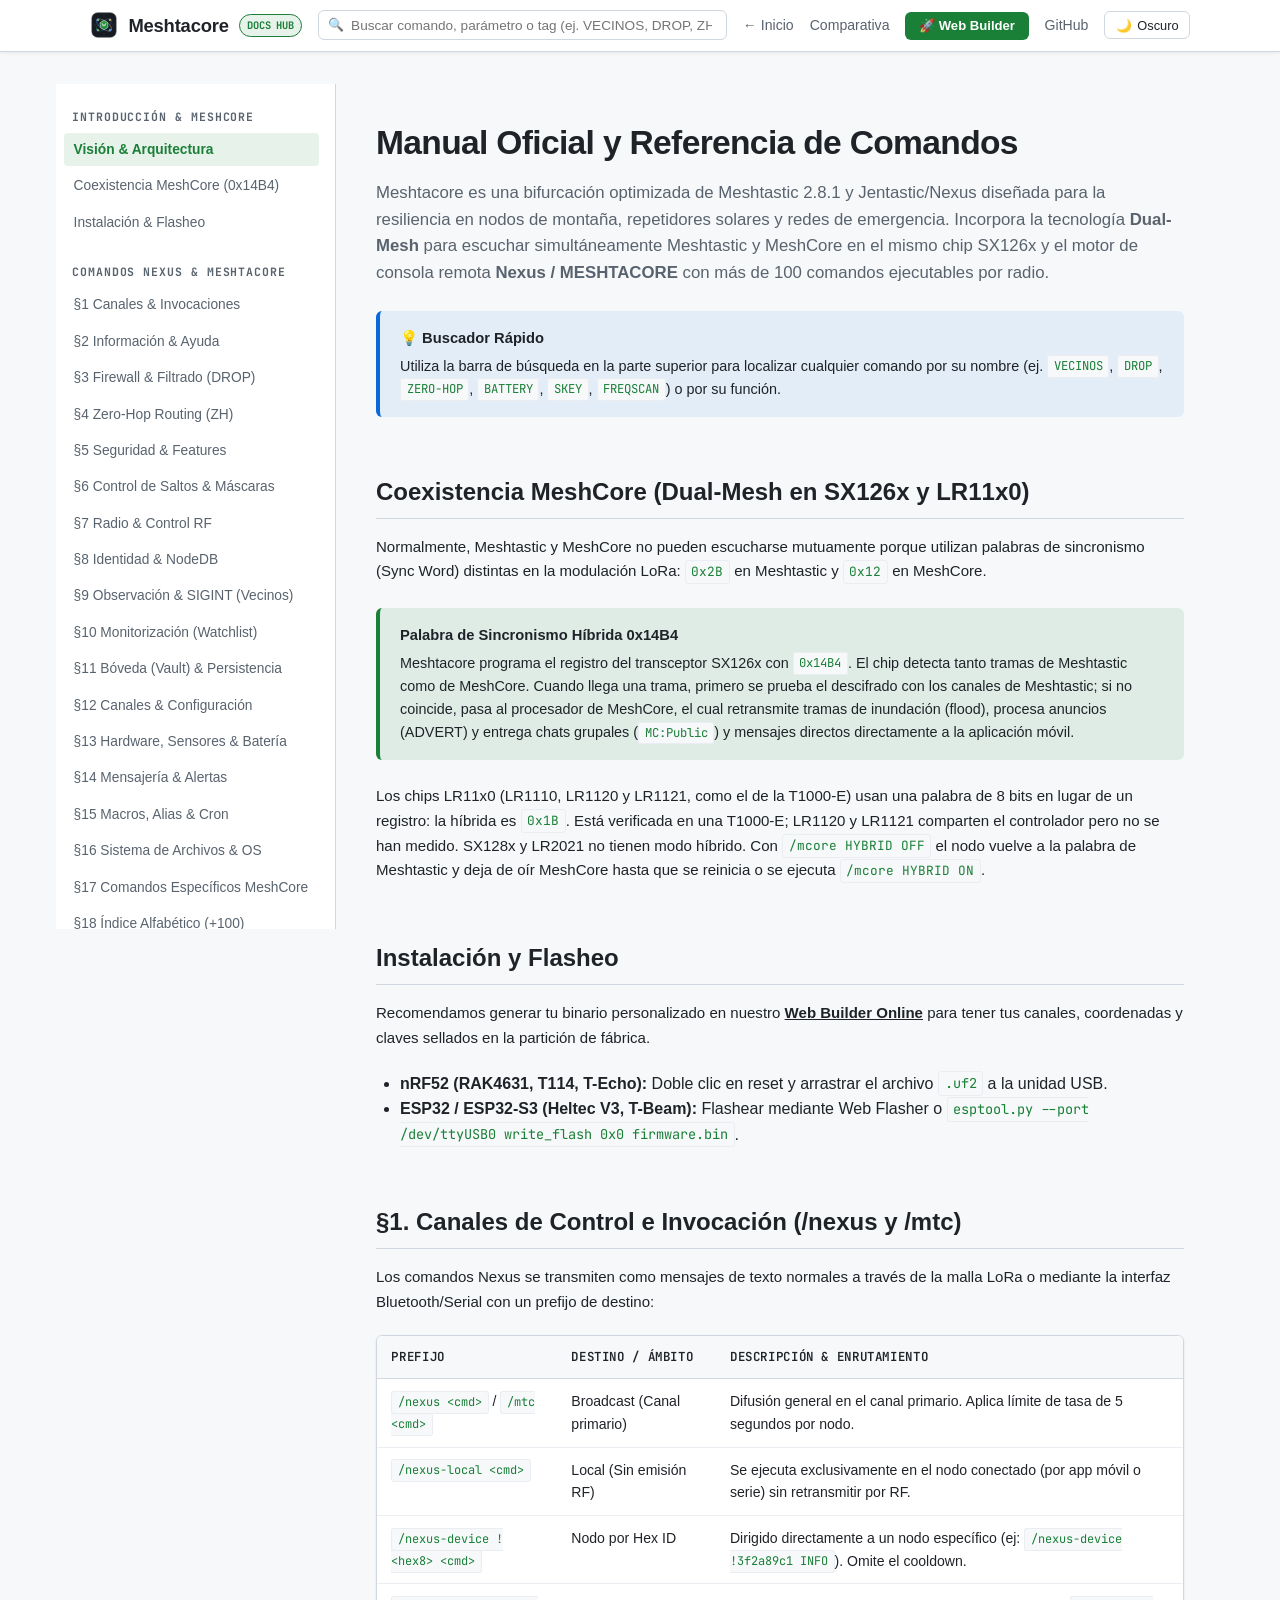
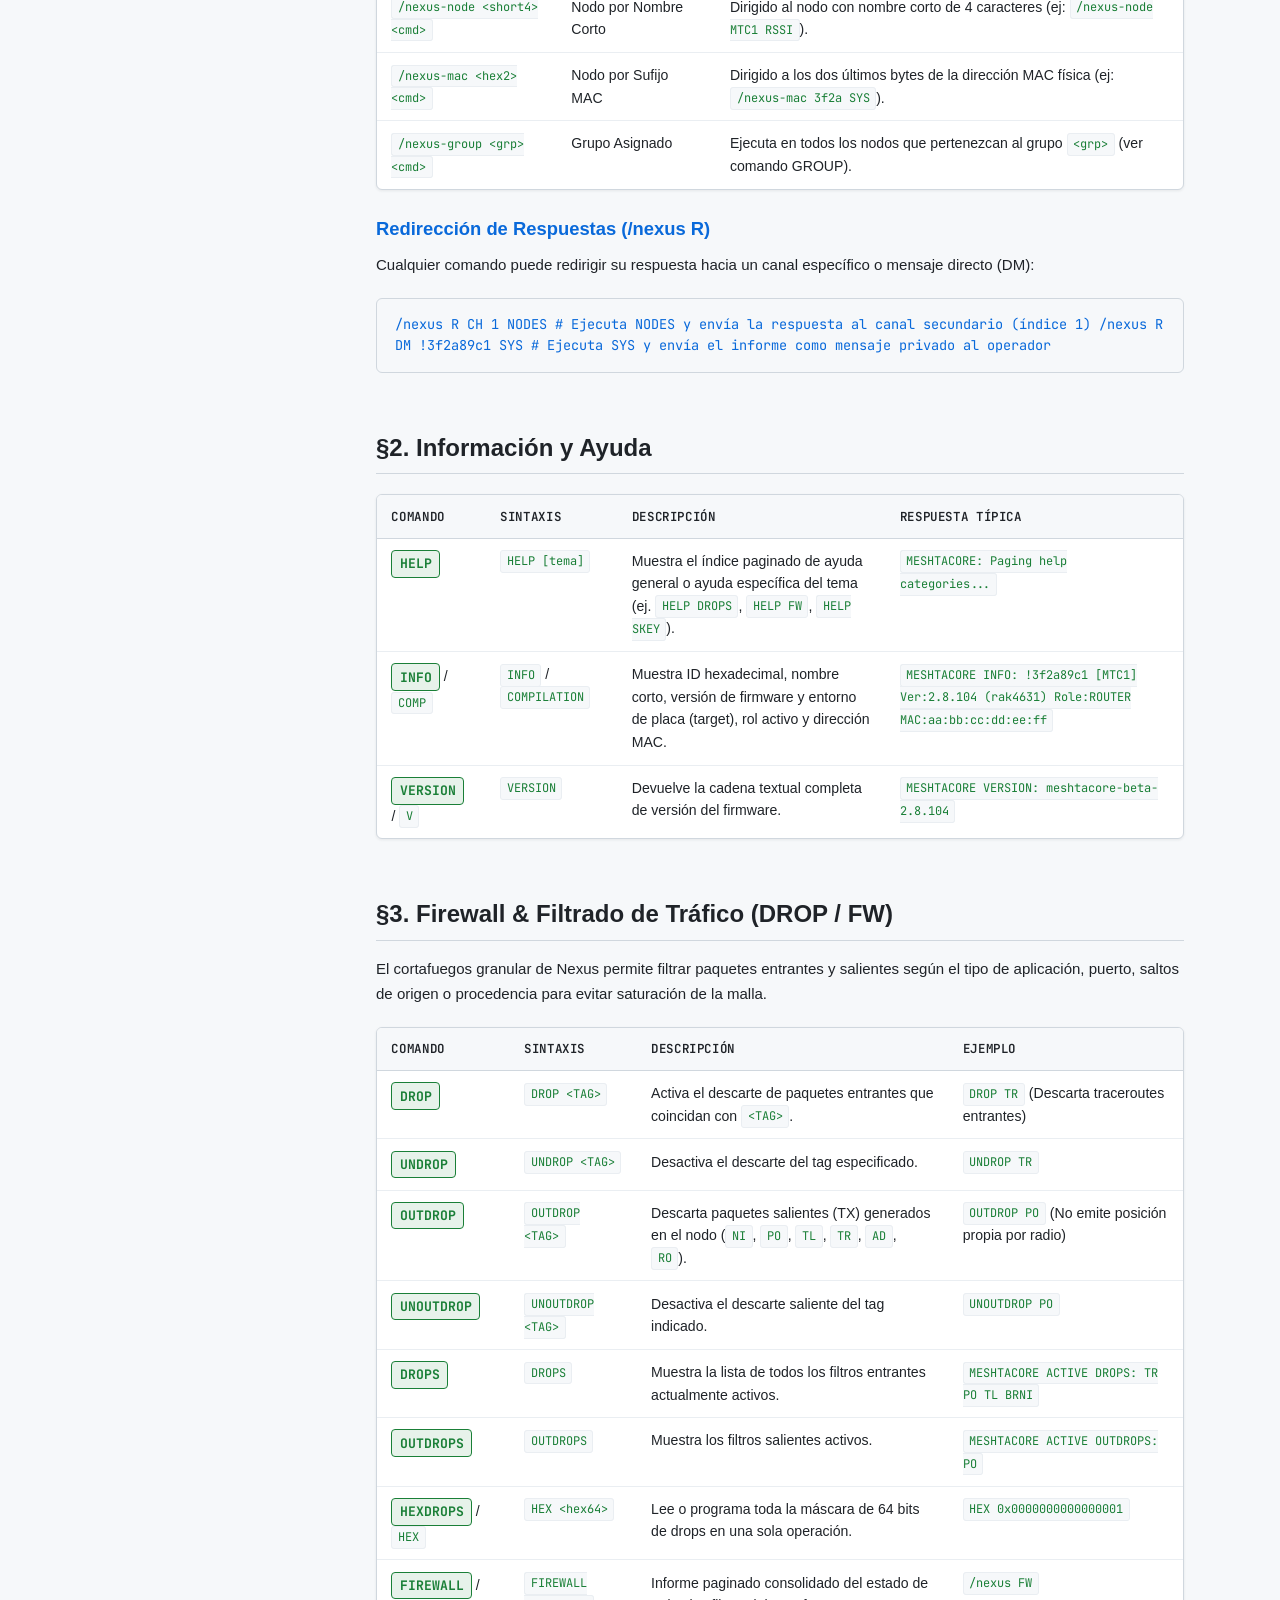
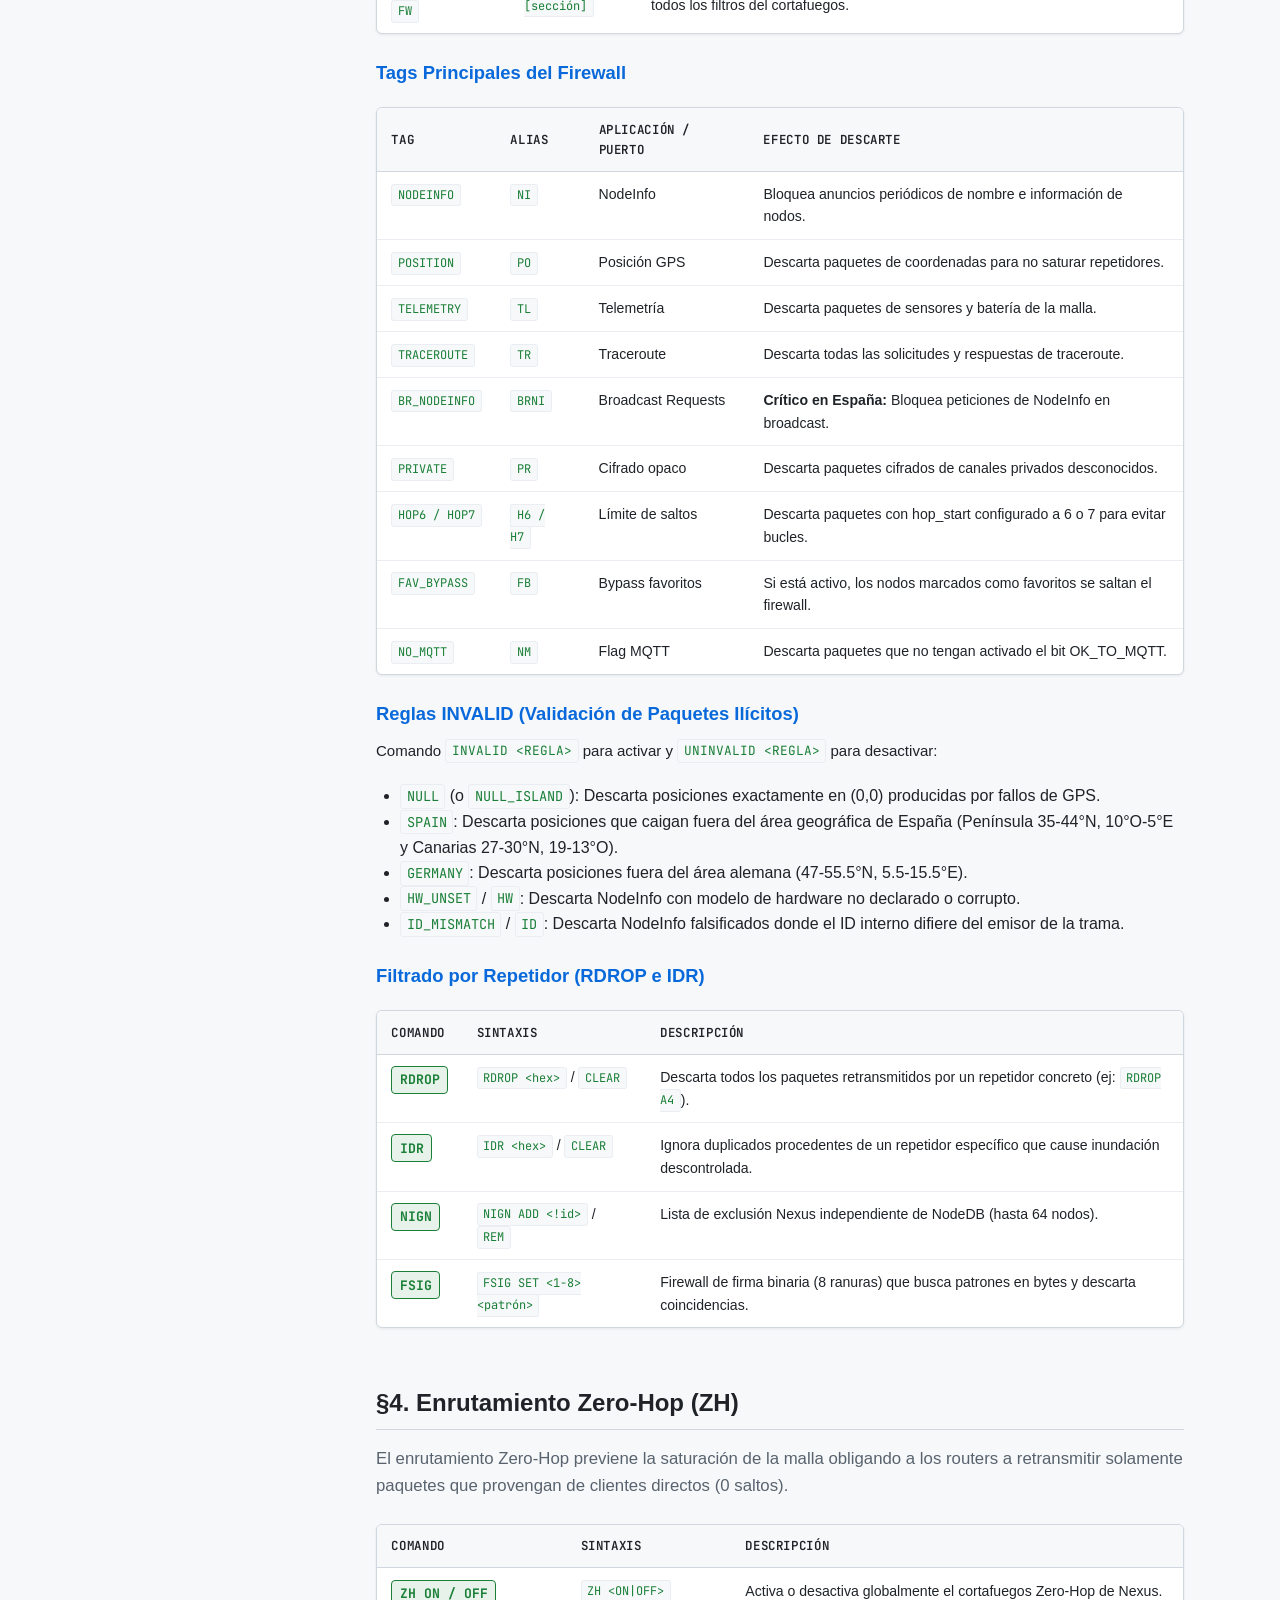
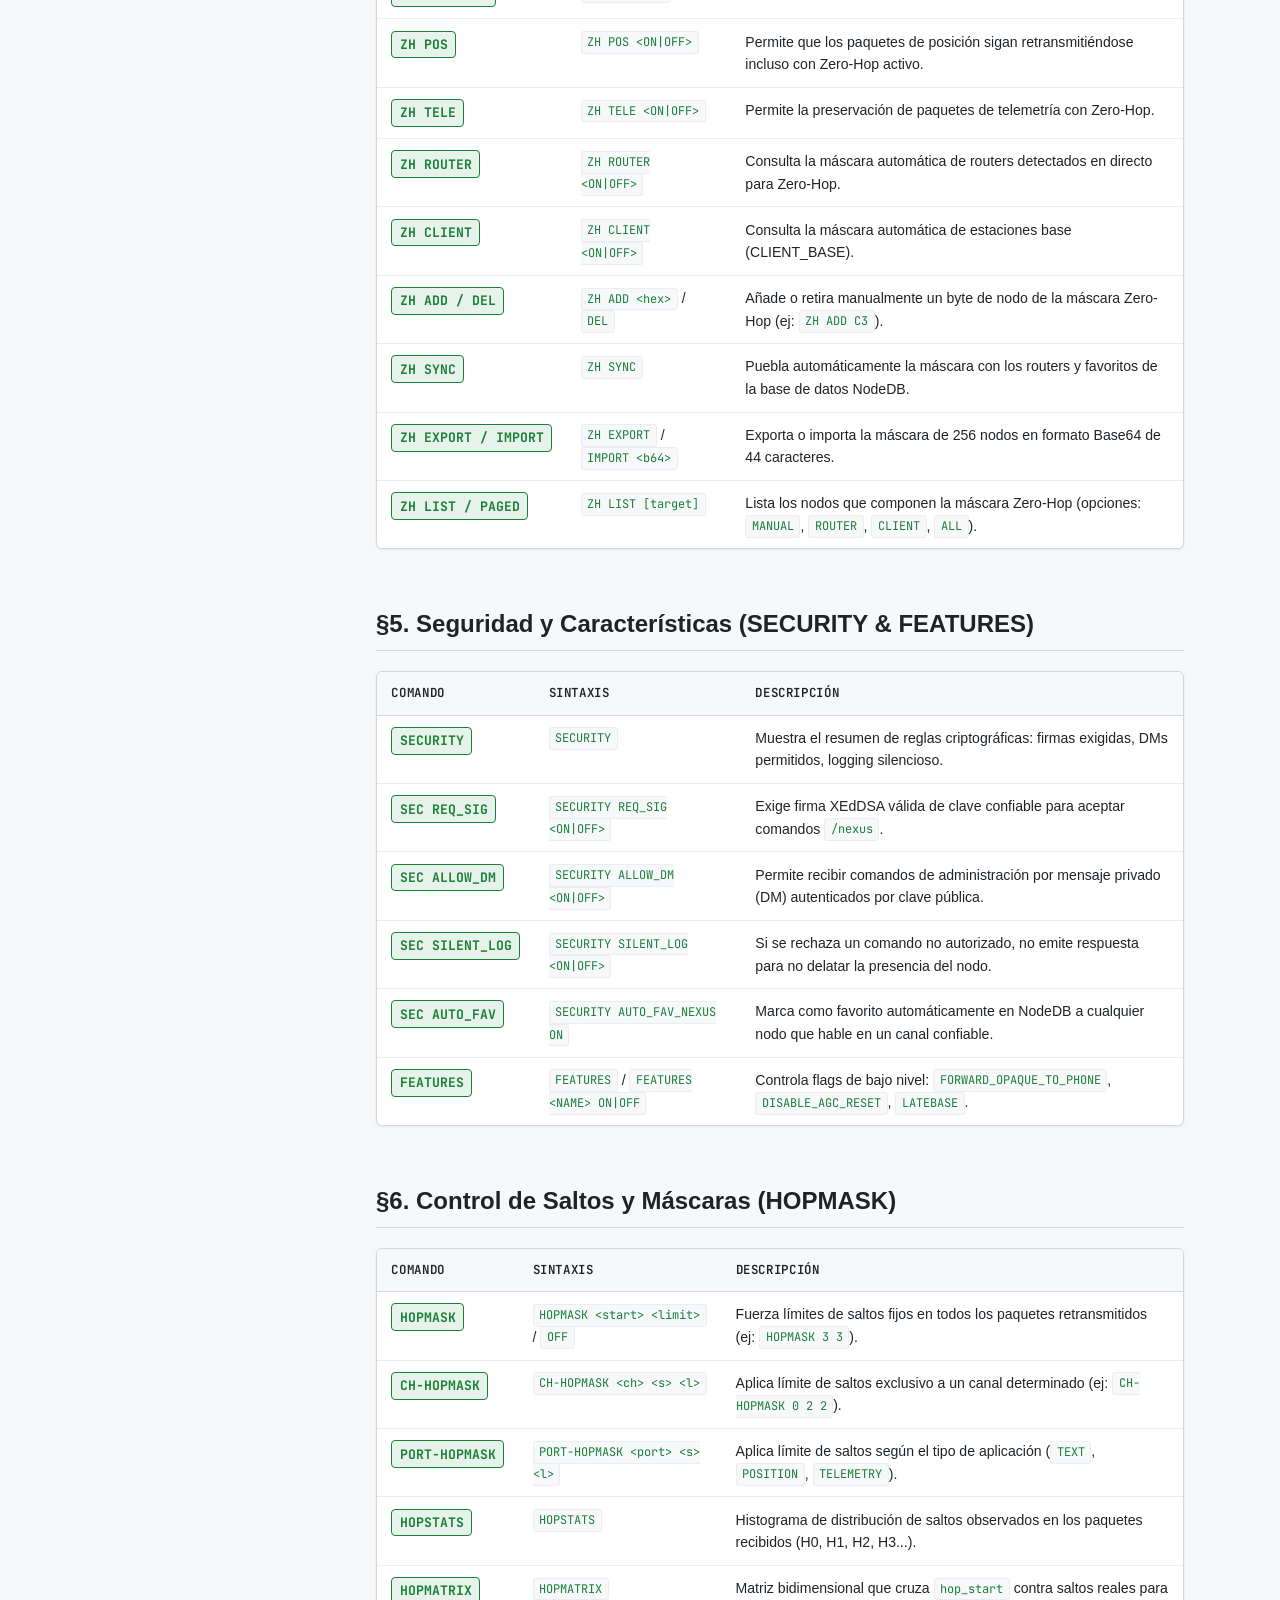
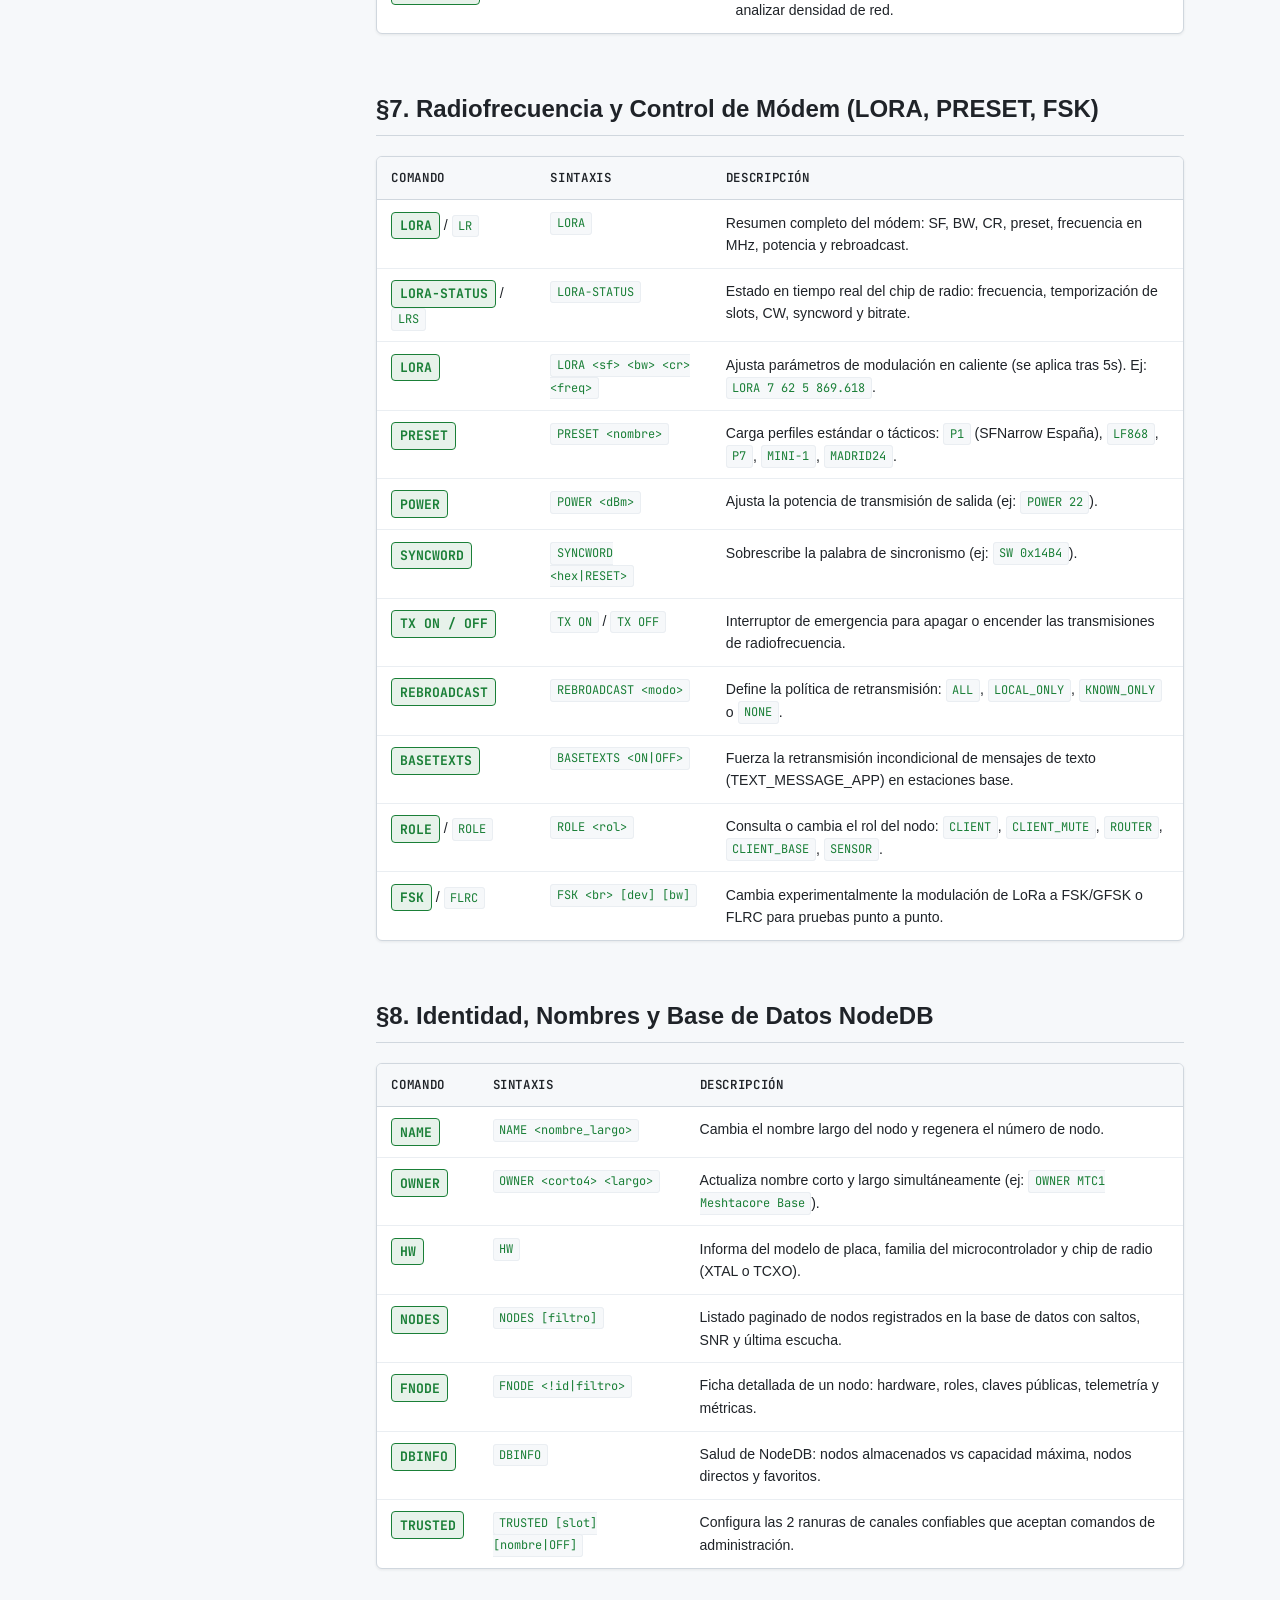
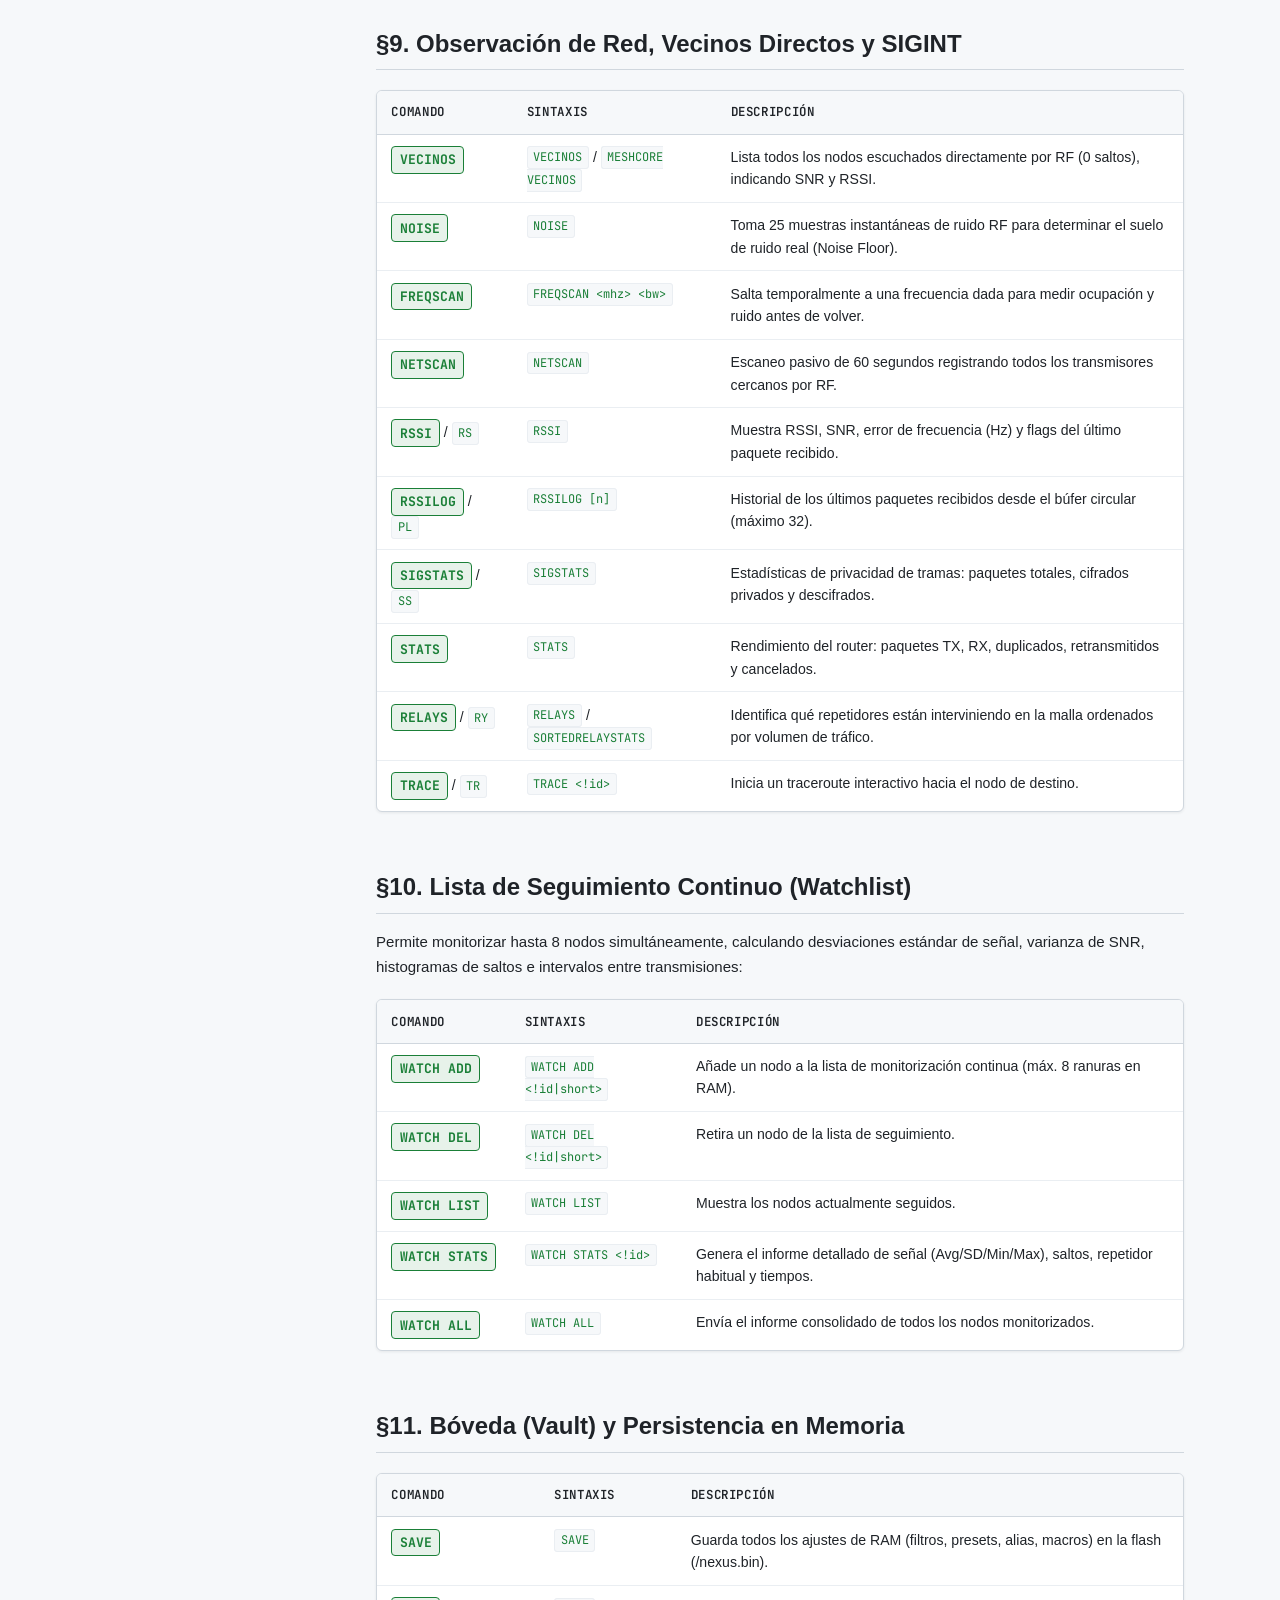
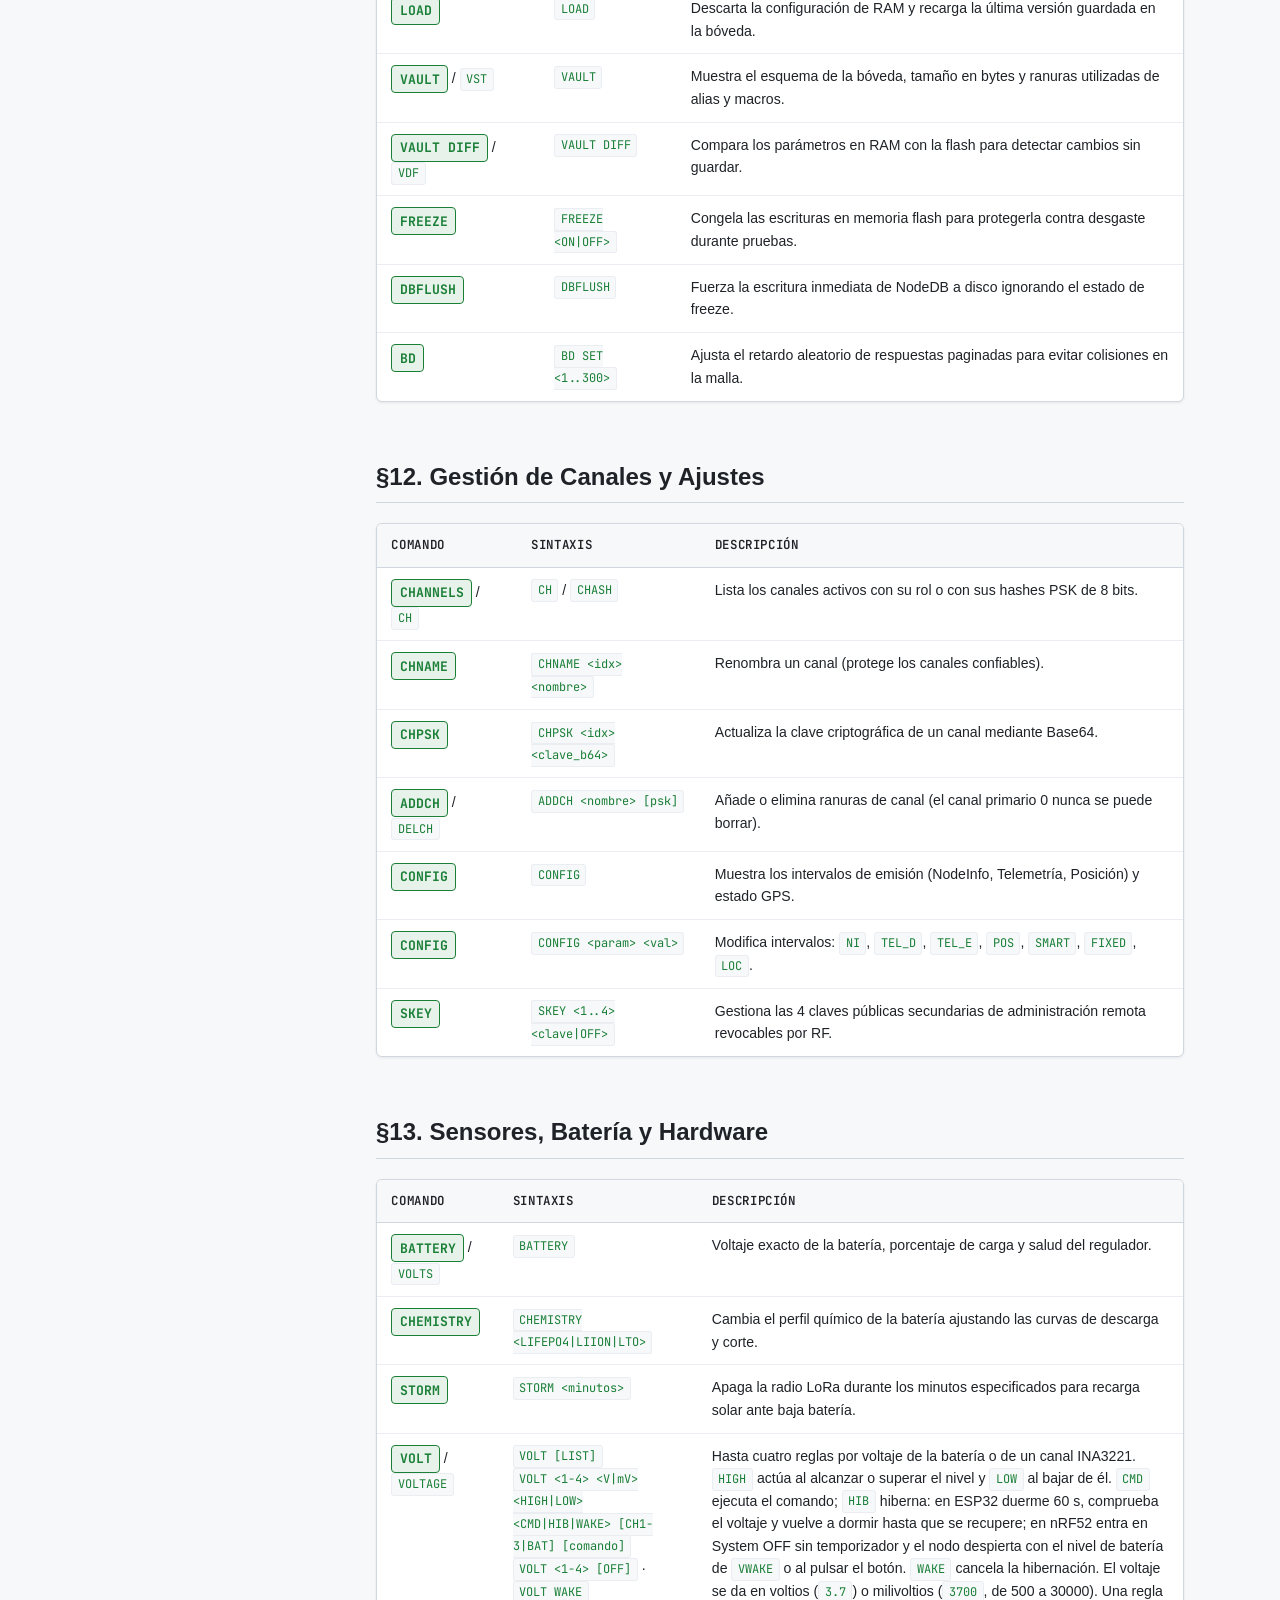
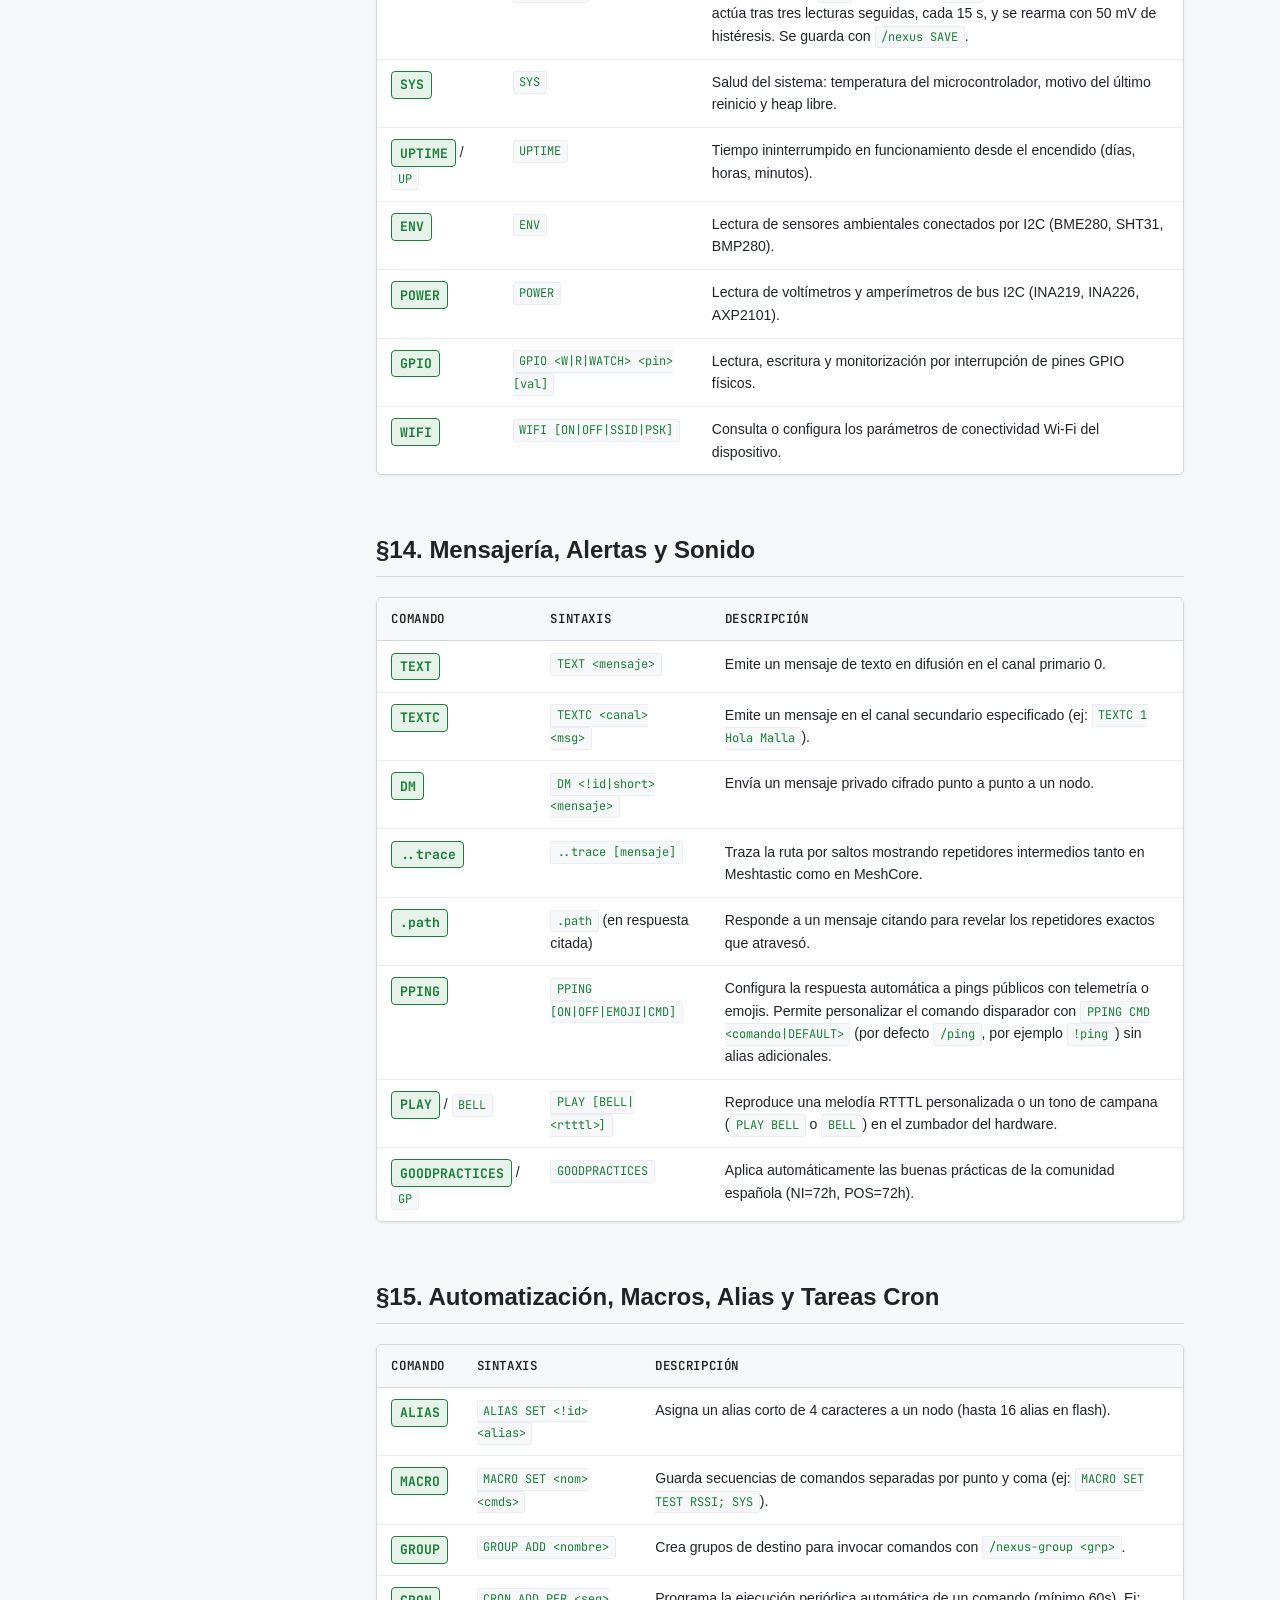
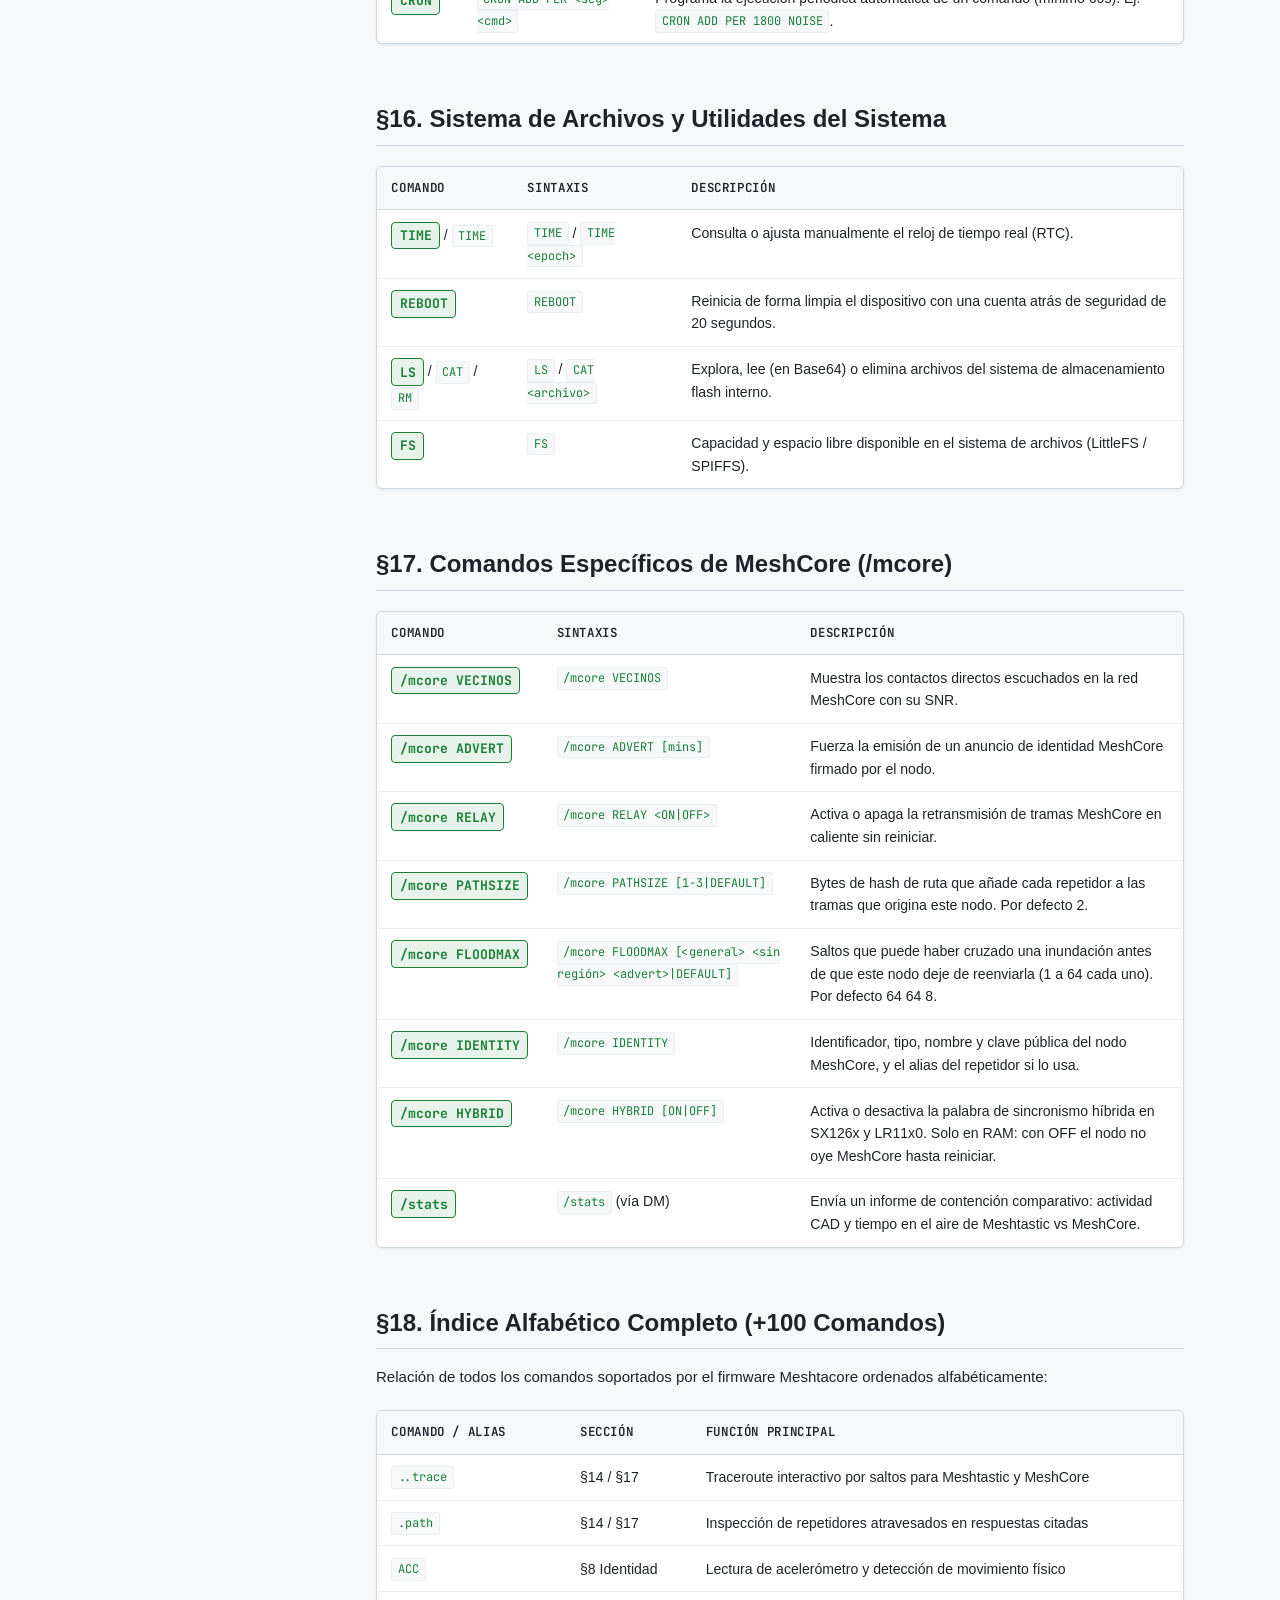
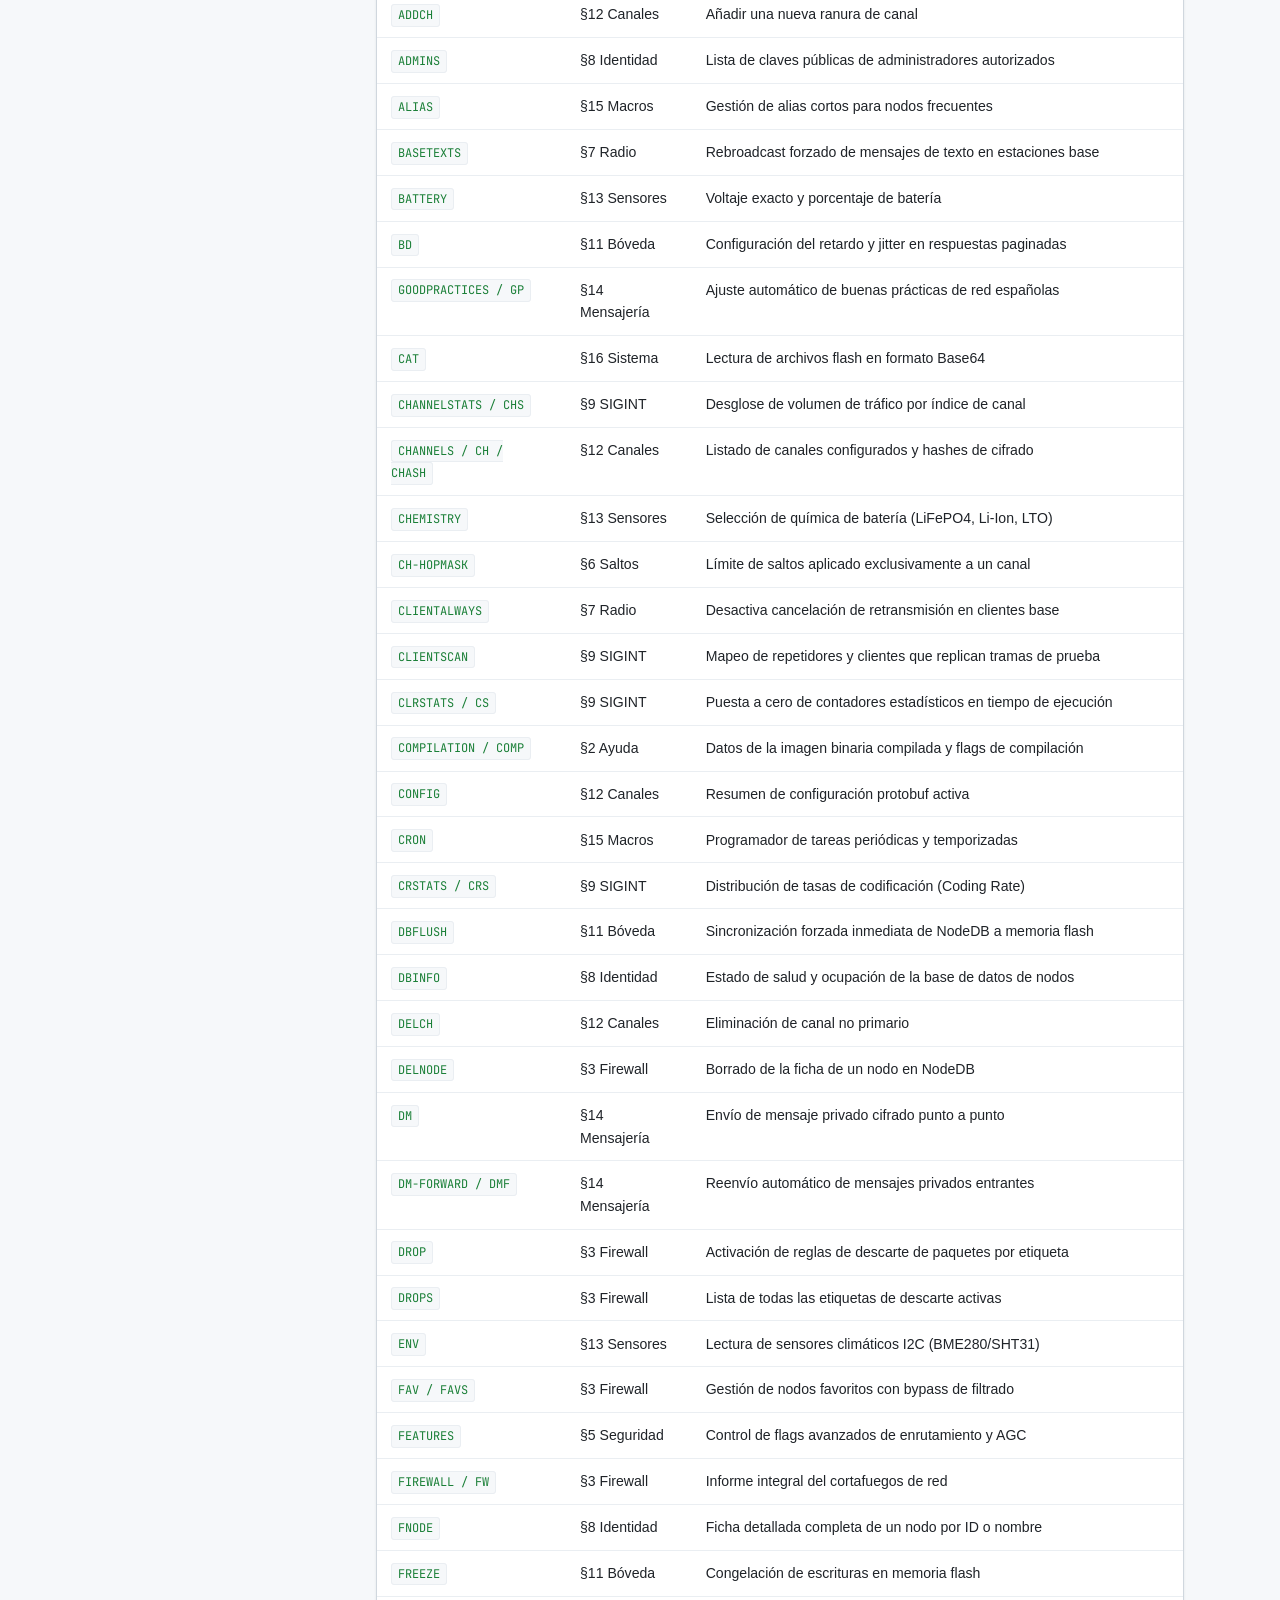
==== commit e333c7b2: "feat(nexus): setters without SET prefix and MESHTACORE reply prefix - Setter commands work in their " ====
--- a/custom_builder_web/docs/index.html
+++ b/custom_builder_web/docs/index.html
@@ -8,7 +8,7 @@
     </title>
     <meta
       name="description"
-      content="Documentación exhaustiva y referencia completa de comandos Nexus / MTC (+100 comandos), configuración de MeshCore híbrido, firewall, Zero-Hop, perfiles de batería y utilidades para Meshtacore."
+      content="Documentación exhaustiva y referencia completa de comandos Nexus / MESHTACORE (+100 comandos), configuración de MeshCore híbrido, firewall, Zero-Hop, perfiles de batería y utilidades para Meshtacore."
     />
     <link rel="icon" type="image/svg+xml" href="../logo.svg" />
     <link rel="preconnect" href="https://fonts.googleapis.com" />
@@ -93,7 +93,7 @@
         </div>
 
         <div class="sidebar-category">
-          <div class="sidebar-cat-title">Comandos Nexus & MTC</div>
+          <div class="sidebar-cat-title">Comandos Nexus & MESHTACORE</div>
           <ul class="sidebar-menu">
             <li><a href="#sec-1">§1 Canales & Invocaciones</a></li>
             <li><a href="#sec-2">§2 Información & Ayuda</a></li>
@@ -135,7 +135,7 @@
             repetidores solares y redes de emergencia. Incorpora la tecnología
             <strong>Dual-Mesh</strong> para escuchar simultáneamente Meshtastic
             y MeshCore en el mismo chip SX126x y el motor de consola remota
-            <strong>Nexus / MTC</strong>
+            <strong>Nexus / MESHTACORE</strong>
             con más de 100 comandos ejecutables por radio.
           </p>
 
@@ -326,7 +326,7 @@
                     específica del tema (ej. <code>HELP DROPS</code>,
                     <code>HELP FW</code>, <code>HELP SKEY</code>).
                   </td>
-                  <td><code>MTC: Paging help categories...</code></td>
+                  <td><code>MESHTACORE: Paging help categories...</code></td>
                 </tr>
                 <tr class="cmd-row">
                   <td>
@@ -339,7 +339,7 @@
                   </td>
                   <td>
                     <code
-                      >MTC INFO: !3f2a89c1 [MTC1] Ver:2.8.104 (rak4631)
+                      >MESHTACORE INFO: !3f2a89c1 [MTC1] Ver:2.8.104 (rak4631)
                       Role:ROUTER MAC:aa:bb:cc:dd:ee:ff</code
                     >
                   </td>
@@ -352,7 +352,9 @@
                   <td>
                     Devuelve la cadena textual completa de versión del firmware.
                   </td>
-                  <td><code>MTC VERSION: meshtacore-beta-2.8.104</code></td>
+                  <td>
+                    <code>MESHTACORE VERSION: meshtacore-beta-2.8.104</code>
+                  </td>
                 </tr>
               </tbody>
             </table>
@@ -421,25 +423,25 @@
                     Muestra la lista de todos los filtros entrantes actualmente
                     activos.
                   </td>
-                  <td><code>MTC ACTIVE DROPS: TR PO TL BRNI</code></td>
+                  <td><code>MESHTACORE ACTIVE DROPS: TR PO TL BRNI</code></td>
                 </tr>
                 <tr class="cmd-row">
                   <td><span class="cmd-badge">OUTDROPS</span></td>
                   <td><code>OUTDROPS</code></td>
                   <td>Muestra los filtros salientes activos.</td>
-                  <td><code>MTC ACTIVE OUTDROPS: PO</code></td>
+                  <td><code>MESHTACORE ACTIVE OUTDROPS: PO</code></td>
                 </tr>
                 <tr class="cmd-row">
                   <td>
                     <span class="cmd-badge">HEXDROPS</span> /
-                    <code>SETHEX</code>
-                  </td>
-                  <td><code>SETHEX &lt;hex64&gt;</code></td>
+                    <code>HEX</code>
+                  </td>
+                  <td><code>HEX &lt;hex64&gt;</code></td>
                   <td>
                     Lee o programa toda la máscara de 64 bits de drops en una
                     sola operación.
                   </td>
-                  <td><code>SETHEX 0x0000000000000001</code></td>
+                  <td><code>HEX 0x0000000000000001</code></td>
                 </tr>
                 <tr class="cmd-row">
                   <td>
@@ -906,16 +908,15 @@
                   </td>
                 </tr>
                 <tr class="cmd-row">
-                  <td><span class="cmd-badge">SETLORA</span></td>
+                  <td><span class="cmd-badge">LORA</span></td>
                   <td>
                     <code
-                      >SETLORA &lt;sf&gt; &lt;bw&gt; &lt;cr&gt;
-                      &lt;freq&gt;</code
+                      >LORA &lt;sf&gt; &lt;bw&gt; &lt;cr&gt; &lt;freq&gt;</code
                     >
                   </td>
                   <td>
                     Ajusta parámetros de modulación en caliente (se aplica tras
-                    5s). Ej: <code>SETLORA 7 62 5 869.618</code>.
+                    5s). Ej: <code>LORA 7 62 5 869.618</code>.
                   </td>
                 </tr>
                 <tr class="cmd-row">
@@ -928,19 +929,19 @@
                   </td>
                 </tr>
                 <tr class="cmd-row">
-                  <td><span class="cmd-badge">SETPOWER</span></td>
-                  <td><code>SETPOWER &lt;dBm&gt;</code></td>
+                  <td><span class="cmd-badge">POWER</span></td>
+                  <td><code>POWER &lt;dBm&gt;</code></td>
                   <td>
                     Ajusta la potencia de transmisión de salida (ej:
-                    <code>SETPOWER 22</code>).
-                  </td>
-                </tr>
-                <tr class="cmd-row">
-                  <td><span class="cmd-badge">SETSYNCWORD</span></td>
-                  <td><code>SETSYNCWORD &lt;hex|RESET&gt;</code></td>
+                    <code>POWER 22</code>).
+                  </td>
+                </tr>
+                <tr class="cmd-row">
+                  <td><span class="cmd-badge">SYNCWORD</span></td>
+                  <td><code>SYNCWORD &lt;hex|RESET&gt;</code></td>
                   <td>
                     Sobrescribe la palabra de sincronismo (ej:
-                    <code>SETSW 0x14B4</code>).
+                    <code>SW 0x14B4</code>).
                   </td>
                 </tr>
                 <tr class="cmd-row">
@@ -952,8 +953,8 @@
                   </td>
                 </tr>
                 <tr class="cmd-row">
-                  <td><span class="cmd-badge">SETREBROADCAST</span></td>
-                  <td><code>SETREBROADCAST &lt;modo&gt;</code></td>
+                  <td><span class="cmd-badge">REBROADCAST</span></td>
+                  <td><code>REBROADCAST &lt;modo&gt;</code></td>
                   <td>
                     Define la política de retransmisión: <code>ALL</code>,
                     <code>LOCAL_ONLY</code>, <code>KNOWN_ONLY</code> o
@@ -970,9 +971,9 @@
                 </tr>
                 <tr class="cmd-row">
                   <td>
-                    <span class="cmd-badge">ROLE</span> / <code>SETROLE</code>
-                  </td>
-                  <td><code>SETROLE &lt;rol&gt;</code></td>
+                    <span class="cmd-badge">ROLE</span> / <code>ROLE</code>
+                  </td>
+                  <td><code>ROLE &lt;rol&gt;</code></td>
                   <td>
                     Consulta o cambia el rol del nodo: <code>CLIENT</code>,
                     <code>CLIENT_MUTE</code>, <code>ROUTER</code>,
@@ -981,9 +982,9 @@
                 </tr>
                 <tr class="cmd-row">
                   <td>
-                    <span class="cmd-badge">SETFSK</span> / <code>SETFLRC</code>
-                  </td>
-                  <td><code>SETFSK &lt;br&gt; [dev] [bw]</code></td>
+                    <span class="cmd-badge">FSK</span> / <code>FLRC</code>
+                  </td>
+                  <td><code>FSK &lt;br&gt; [dev] [bw]</code></td>
                   <td>
                     Cambia experimentalmente la modulación de LoRa a FSK/GFSK o
                     FLRC para pruebas punto a punto.
@@ -1342,13 +1343,13 @@
                   </td>
                 </tr>
                 <tr class="cmd-row">
-                  <td><span class="cmd-badge">SETCHNAME</span></td>
-                  <td><code>SETCHNAME &lt;idx&gt; &lt;nombre&gt;</code></td>
+                  <td><span class="cmd-badge">CHNAME</span></td>
+                  <td><code>CHNAME &lt;idx&gt; &lt;nombre&gt;</code></td>
                   <td>Renombra un canal (protege los canales confiables).</td>
                 </tr>
                 <tr class="cmd-row">
-                  <td><span class="cmd-badge">SETCHPSK</span></td>
-                  <td><code>SETCHPSK &lt;idx&gt; &lt;clave_b64&gt;</code></td>
+                  <td><span class="cmd-badge">CHPSK</span></td>
+                  <td><code>CHPSK &lt;idx&gt; &lt;clave_b64&gt;</code></td>
                   <td>
                     Actualiza la clave criptográfica de un canal mediante
                     Base64.
@@ -1373,8 +1374,8 @@
                   </td>
                 </tr>
                 <tr class="cmd-row">
-                  <td><span class="cmd-badge">SETCONFIG</span></td>
-                  <td><code>SETCONFIG &lt;param&gt; &lt;val&gt;</code></td>
+                  <td><span class="cmd-badge">CONFIG</span></td>
+                  <td><code>CONFIG &lt;param&gt; &lt;val&gt;</code></td>
                   <td>
                     Modifica intervalos: <code>NI</code>, <code>TEL_D</code>,
                     <code>TEL_E</code>, <code>POS</code>, <code>SMART</code>,
@@ -1680,11 +1681,9 @@
               <tbody>
                 <tr class="cmd-row">
                   <td>
-                    <span class="cmd-badge">TIME</span> / <code>SETTIME</code>
-                  </td>
-                  <td>
-                    <code>TIME</code> / <code>SETTIME &lt;epoch&gt;</code>
-                  </td>
+                    <span class="cmd-badge">TIME</span> / <code>TIME</code>
+                  </td>
+                  <td><code>TIME</code> / <code>TIME &lt;epoch&gt;</code></td>
                   <td>
                     Consulta o ajusta manualmente el reloj de tiempo real (RTC).
                   </td>
@@ -2094,7 +2093,7 @@
                   <td>Índice de ayuda y manual de comandos interactivo</td>
                 </tr>
                 <tr class="cmd-row">
-                  <td><code>HEXDROPS / SETHEX</code></td>
+                  <td><code>HEXDROPS / HEX</code></td>
                   <td>§3 Firewall</td>
                   <td>
                     Lectura y programación de máscaras de filtrado en
@@ -2308,7 +2307,7 @@
                   <td>Eliminación de archivos en almacenamiento local</td>
                 </tr>
                 <tr class="cmd-row">
-                  <td><code>ROLE / SETROLE</code></td>
+                  <td><code>ROLE / ROLE</code></td>
                   <td>§7 Radio</td>
                   <td>Consulta o cambio de rol de funcionamiento del nodo</td>
                 </tr>
@@ -2335,34 +2334,34 @@
                   </td>
                 </tr>
                 <tr class="cmd-row">
-                  <td><code>SETCHNAME / SETCHPSK</code></td>
+                  <td><code>CHNAME / CHPSK</code></td>
                   <td>§12 Canales</td>
                   <td>Configuración de nombre y clave de cifrado de canales</td>
                 </tr>
                 <tr class="cmd-row">
-                  <td><code>SETCONFIG</code></td>
+                  <td><code>CONFIG</code></td>
                   <td>§12 Canales</td>
                   <td>
                     Ajuste de intervalos de transmisión de telemetría y posición
                   </td>
                 </tr>
                 <tr class="cmd-row">
-                  <td><code>SETFSK / SETFLRC</code></td>
+                  <td><code>FSK / FLRC</code></td>
                   <td>§7 Radio</td>
                   <td>Activación experimental de modulaciones FSK o FLRC</td>
                 </tr>
                 <tr class="cmd-row">
-                  <td><code>SETLORA</code></td>
+                  <td><code>LORA</code></td>
                   <td>§7 Radio</td>
                   <td>Ajuste de SF, ancho de banda y frecuencia en directo</td>
                 </tr>
                 <tr class="cmd-row">
-                  <td><code>SETPOWER</code></td>
+                  <td><code>POWER</code></td>
                   <td>§7 Radio</td>
                   <td>Ajuste de potencia de salida de transmisión en dBm</td>
                 </tr>
                 <tr class="cmd-row">
-                  <td><code>SETSYNCWORD</code></td>
+                  <td><code>SYNCWORD</code></td>
                   <td>§7 Radio</td>
                   <td>Sobrescribe la palabra de sincronismo del módem</td>
                 </tr>
@@ -2403,7 +2402,7 @@
                   <td>Emisión de texto en canal general o secundario</td>
                 </tr>
                 <tr class="cmd-row">
-                  <td><code>TIME / SETTIME</code></td>
+                  <td><code>TIME / TIME</code></td>
                   <td>§16 Sistema</td>
                   <td>
                     Fecha, hora UTC y sincronización de reloj en tiempo real
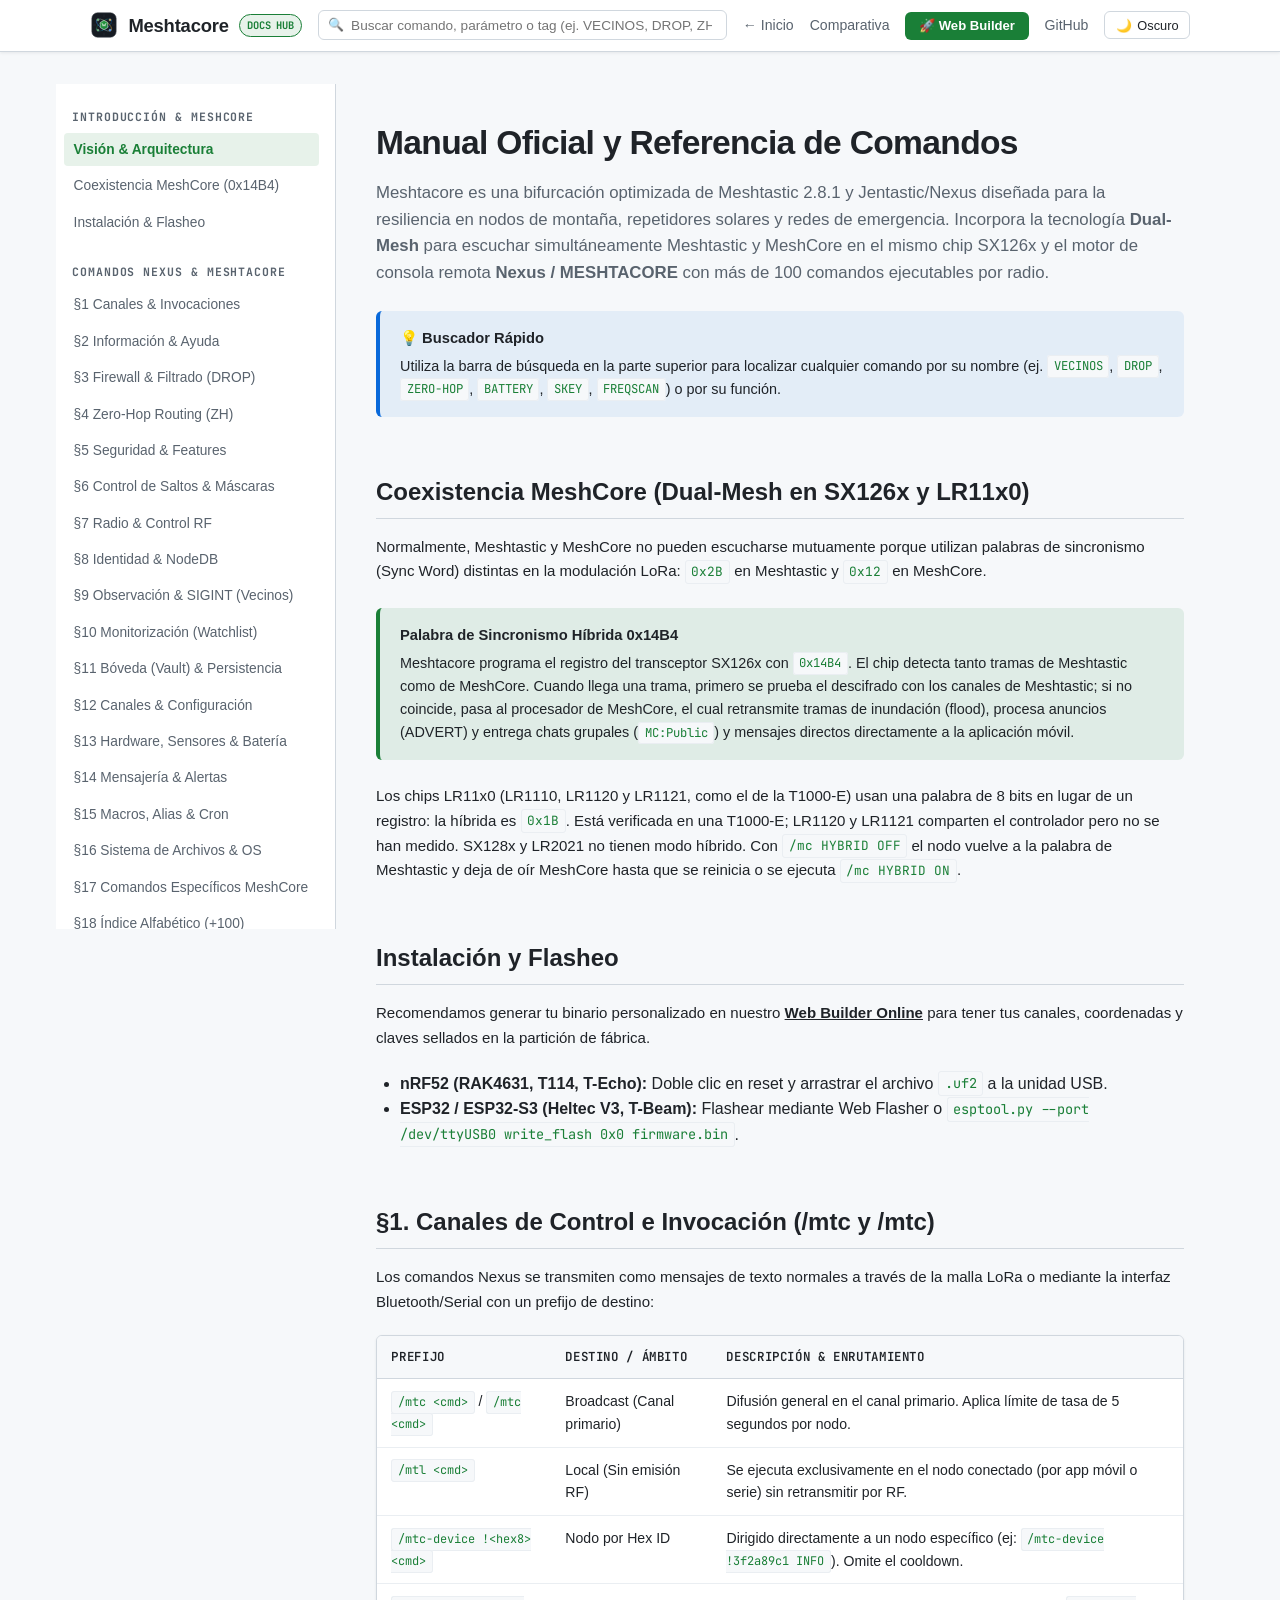
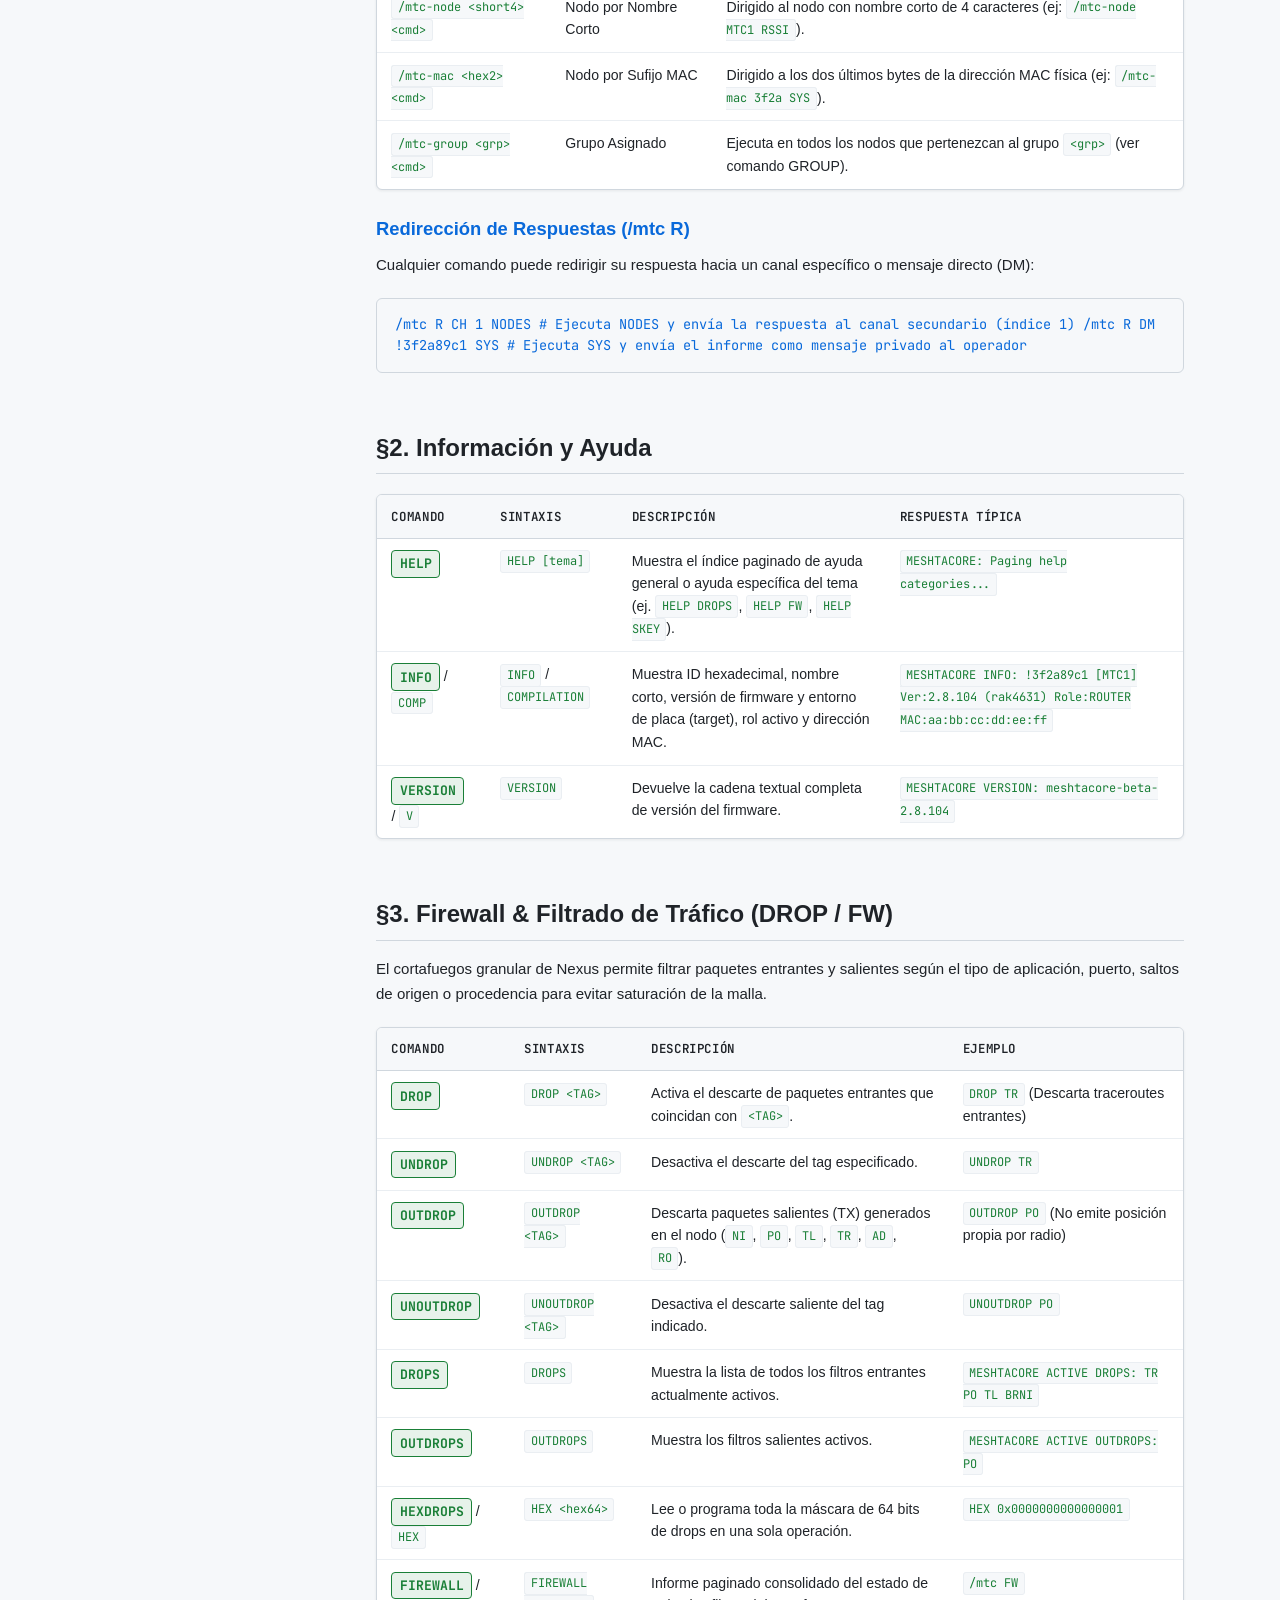
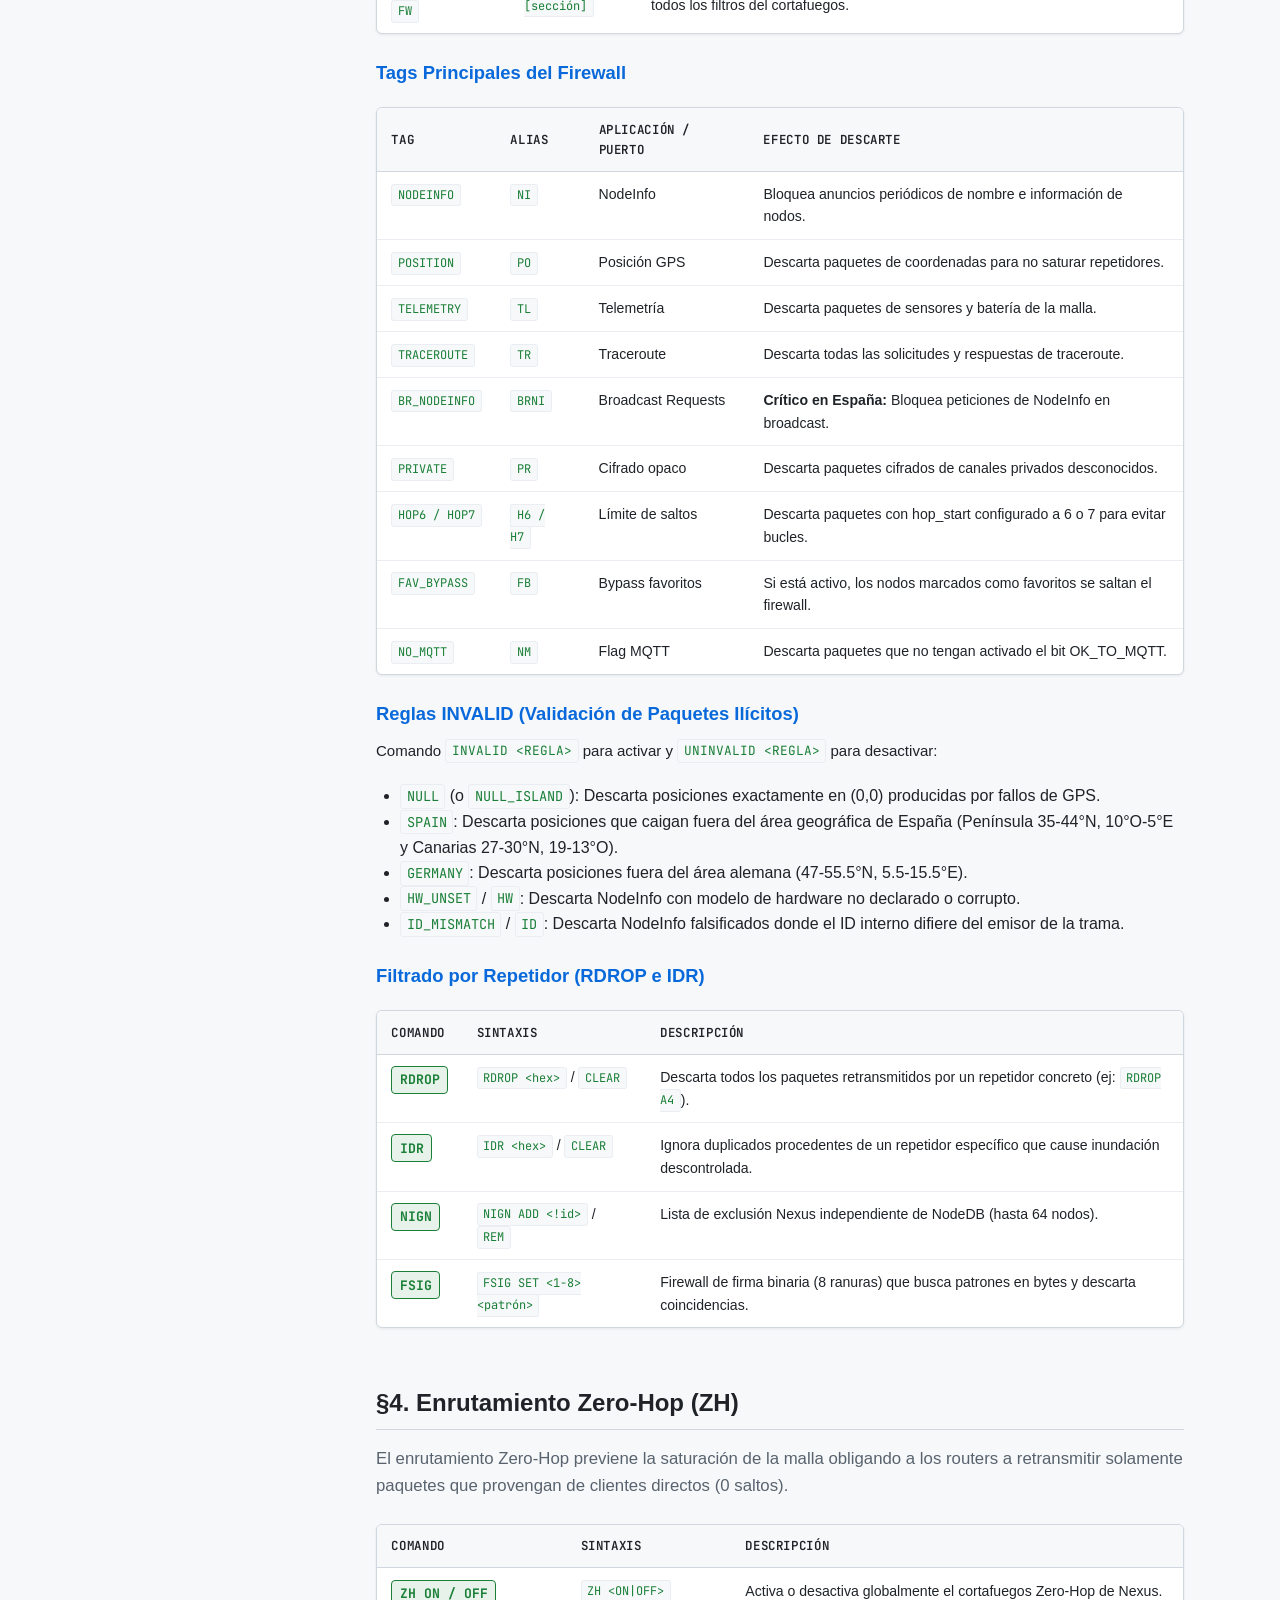
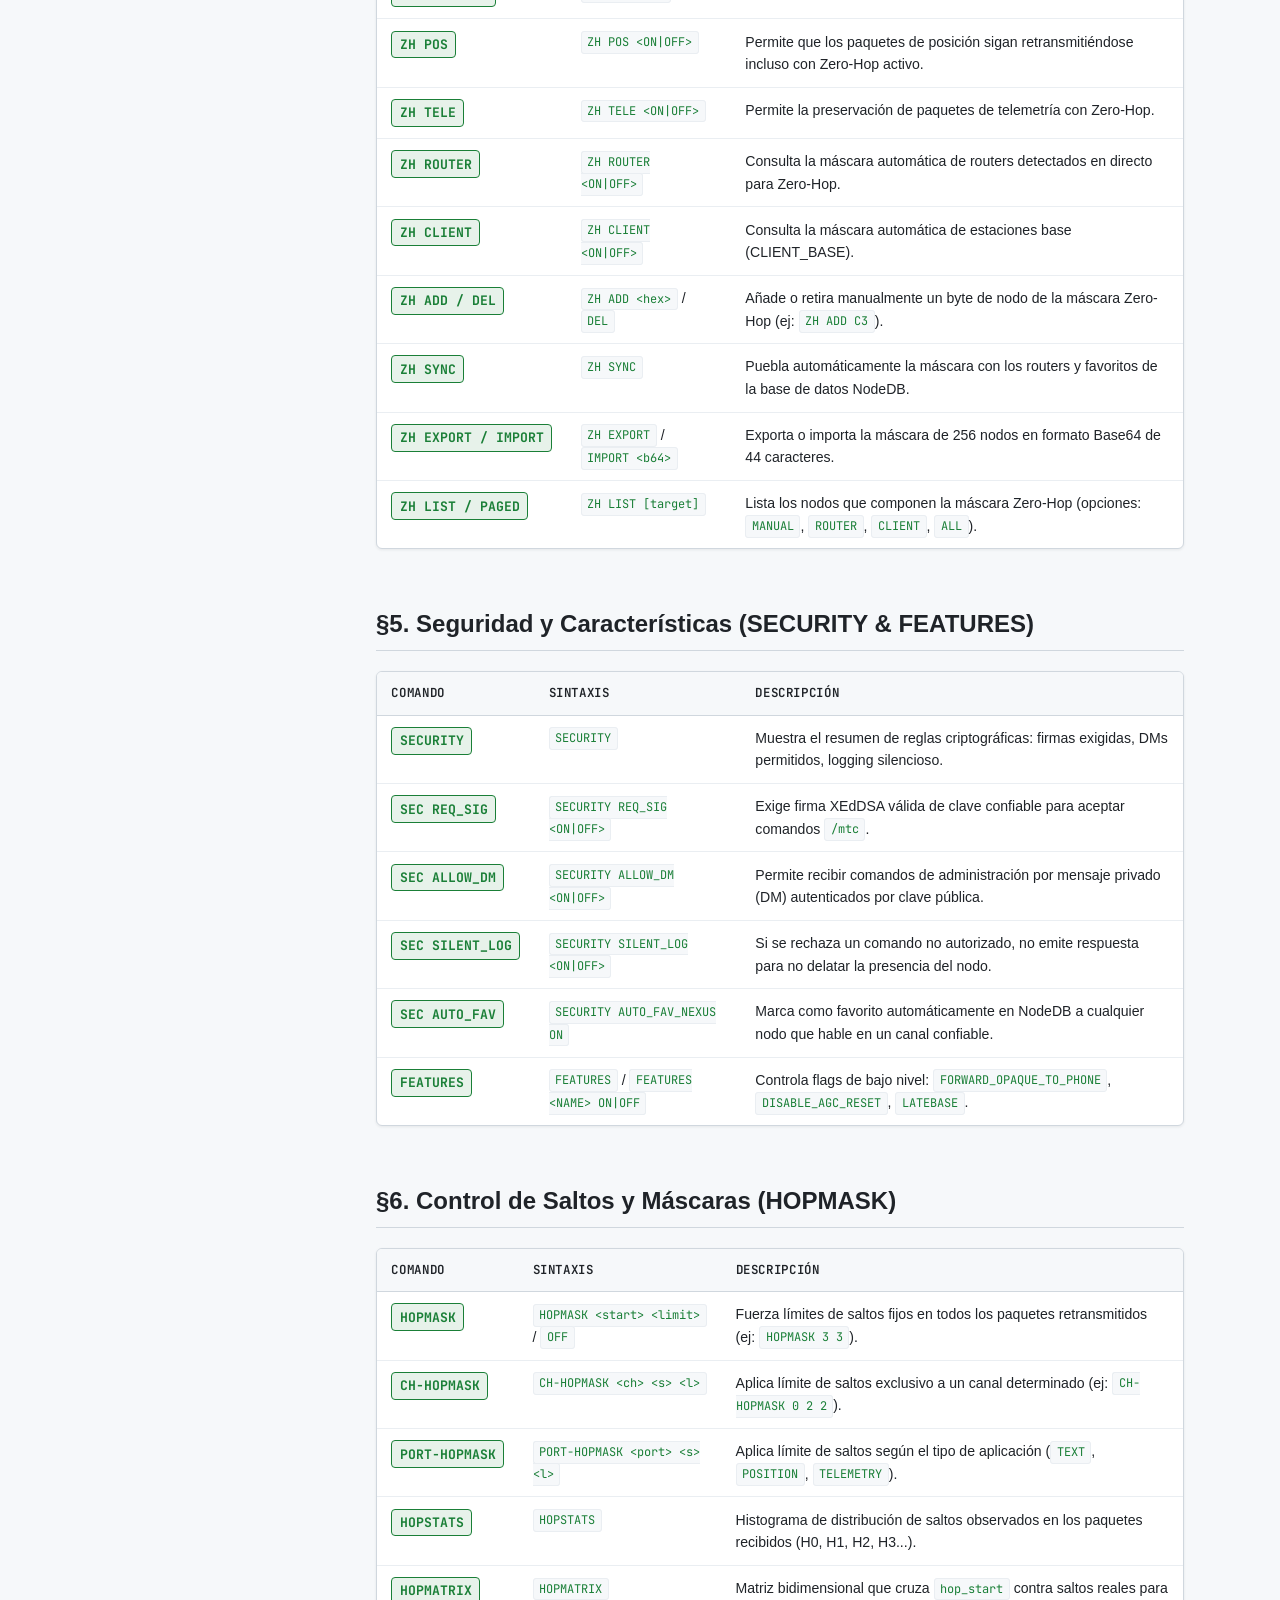
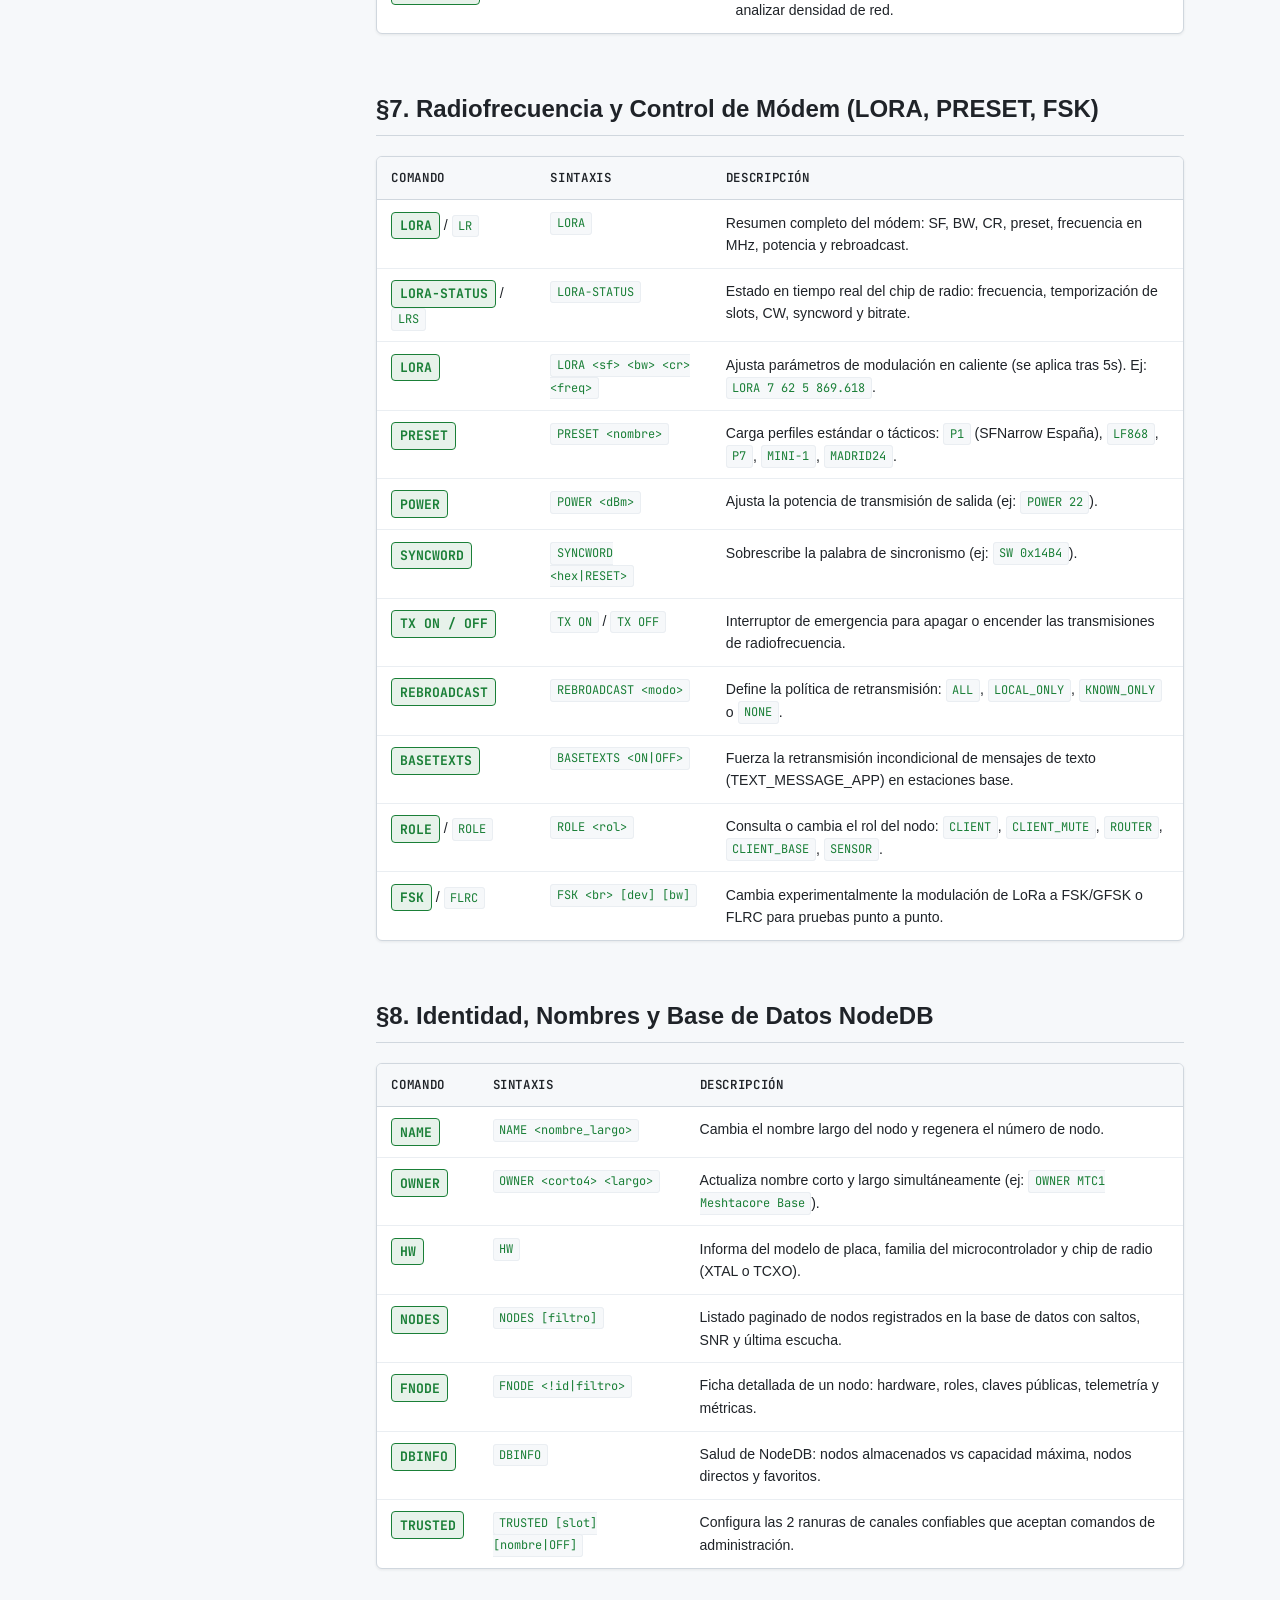
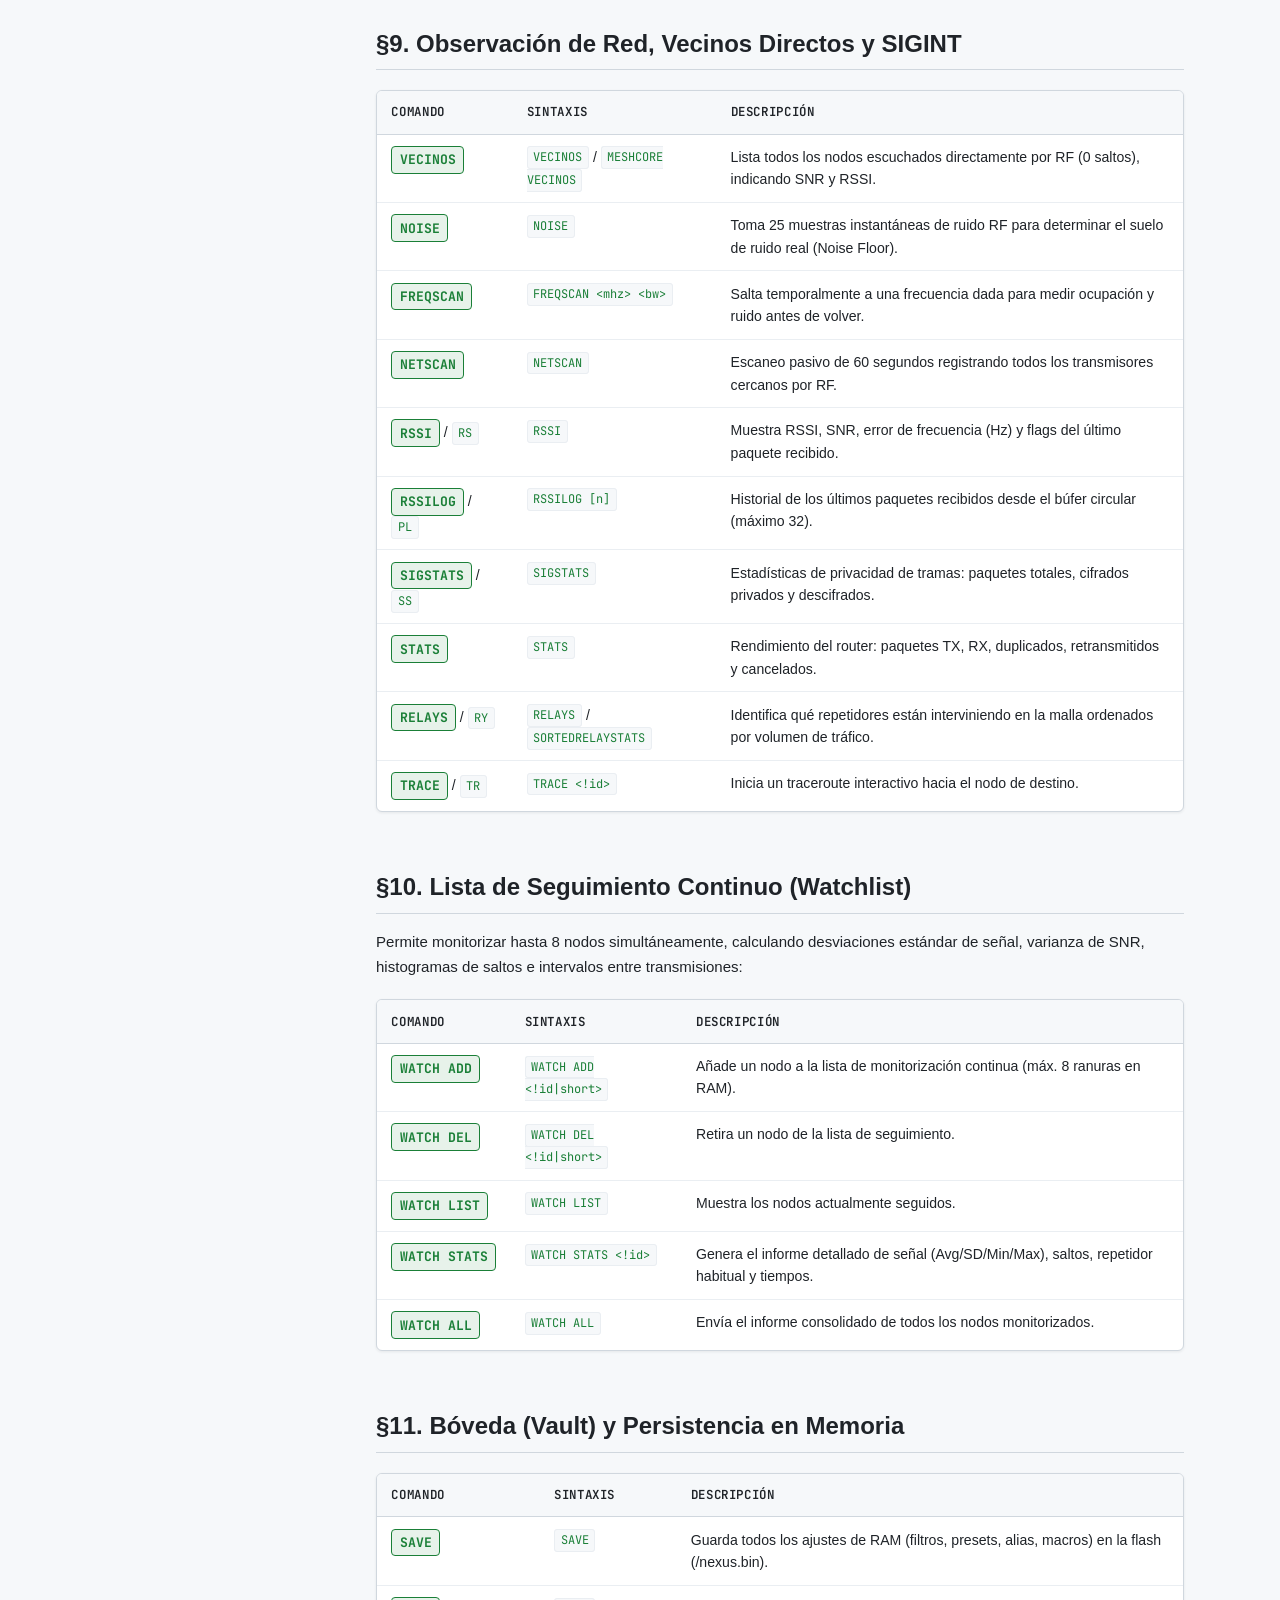
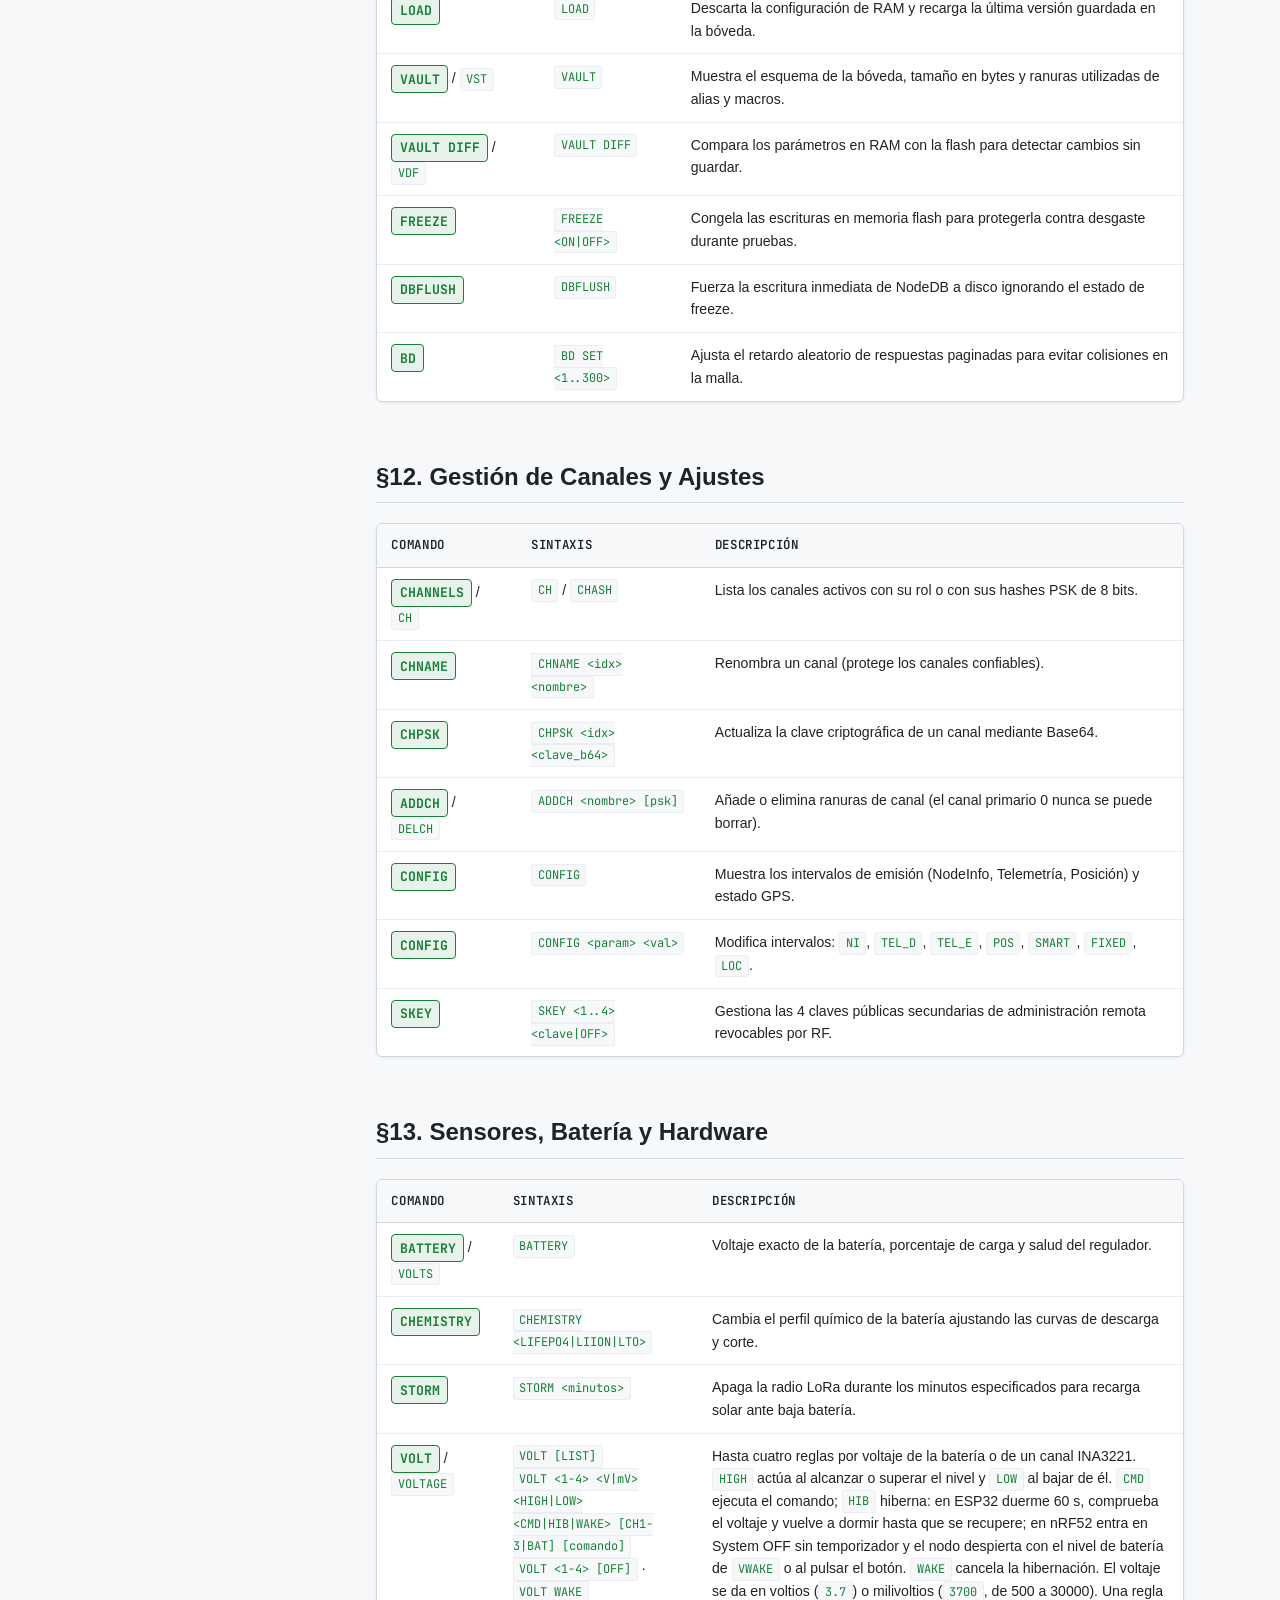
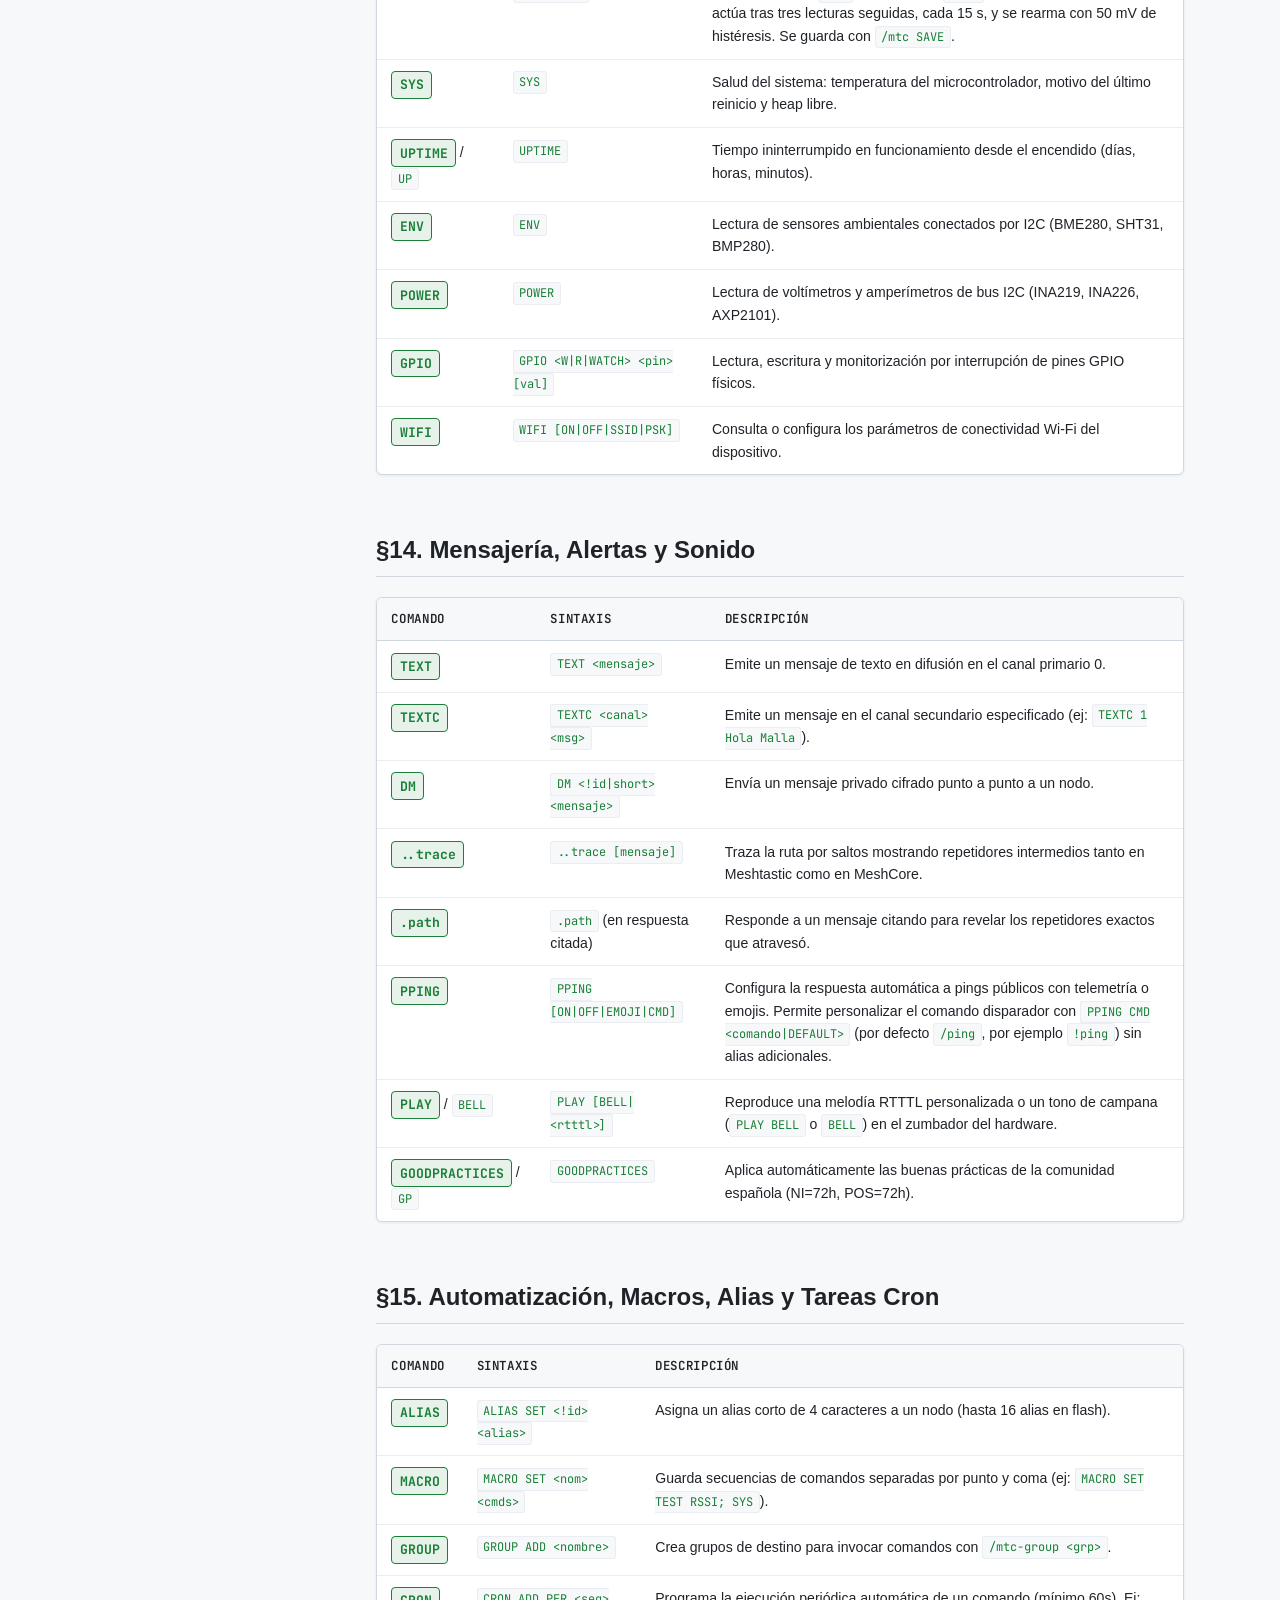
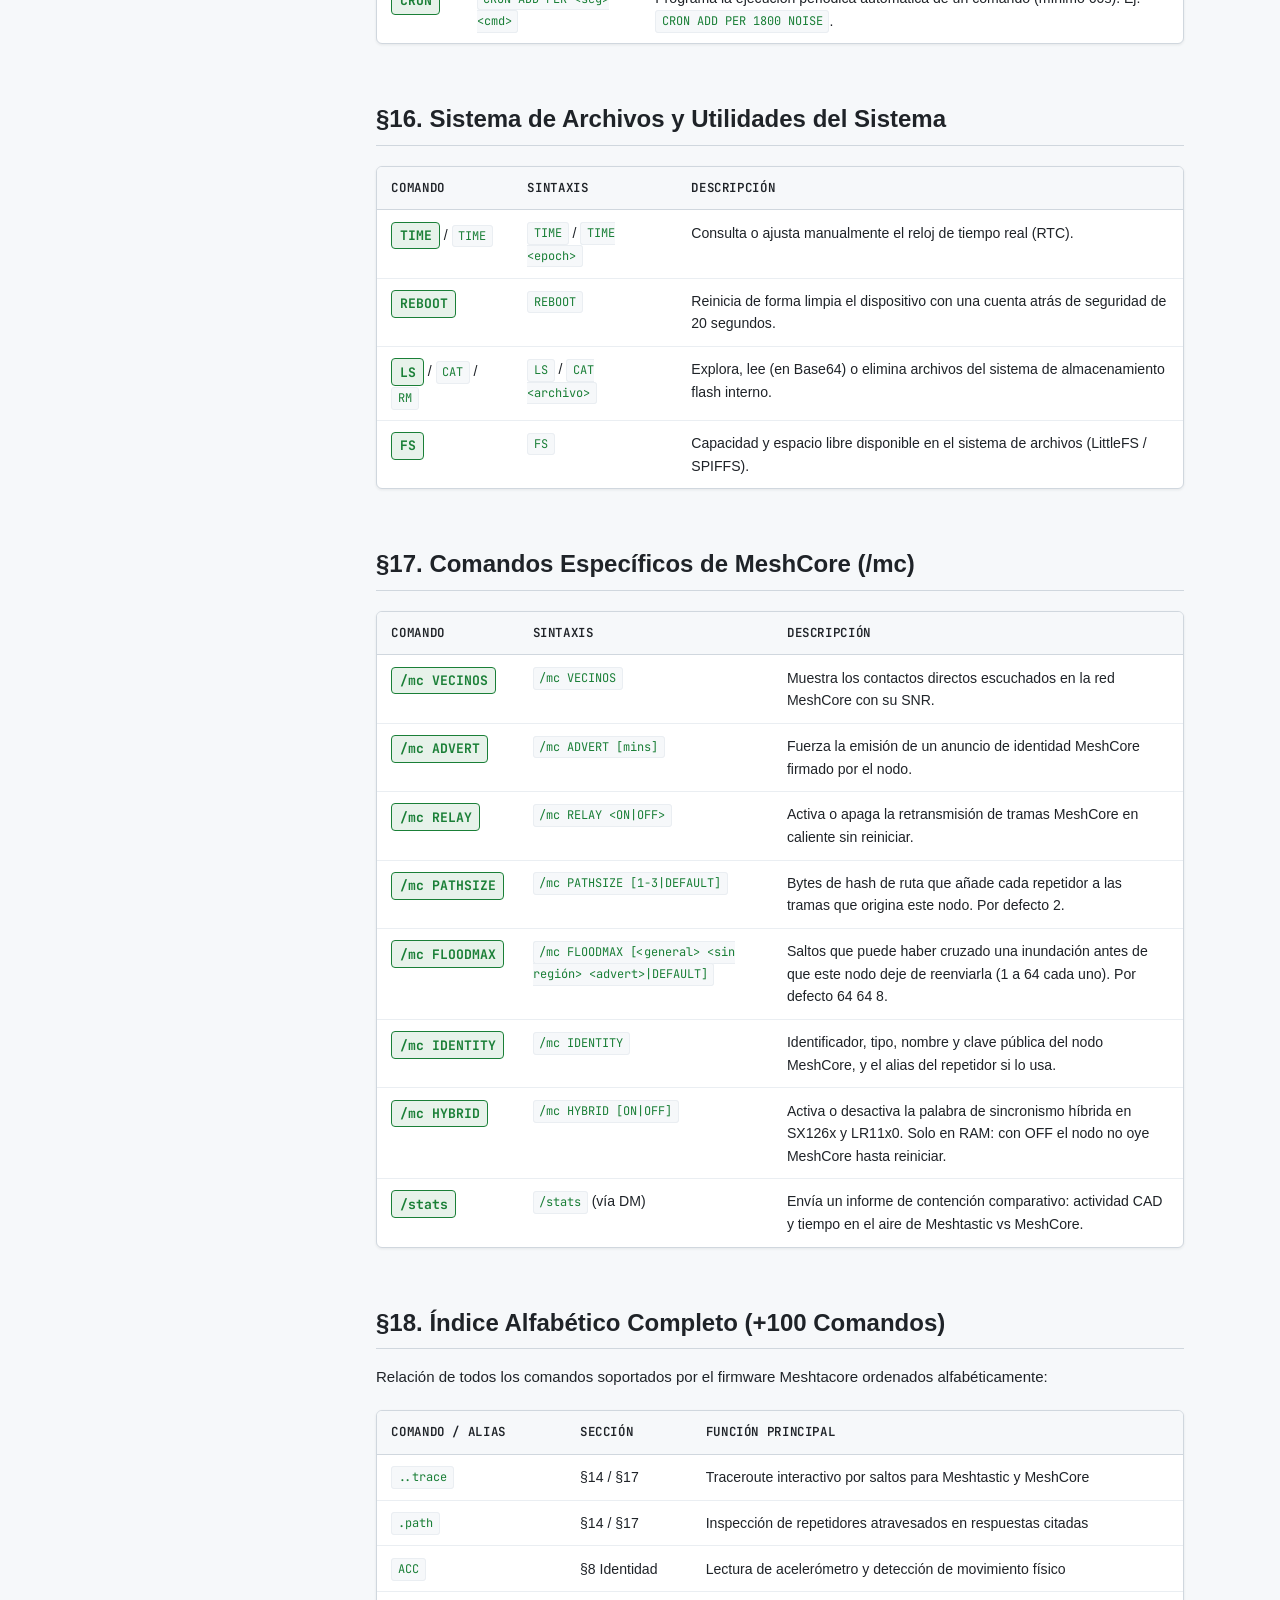
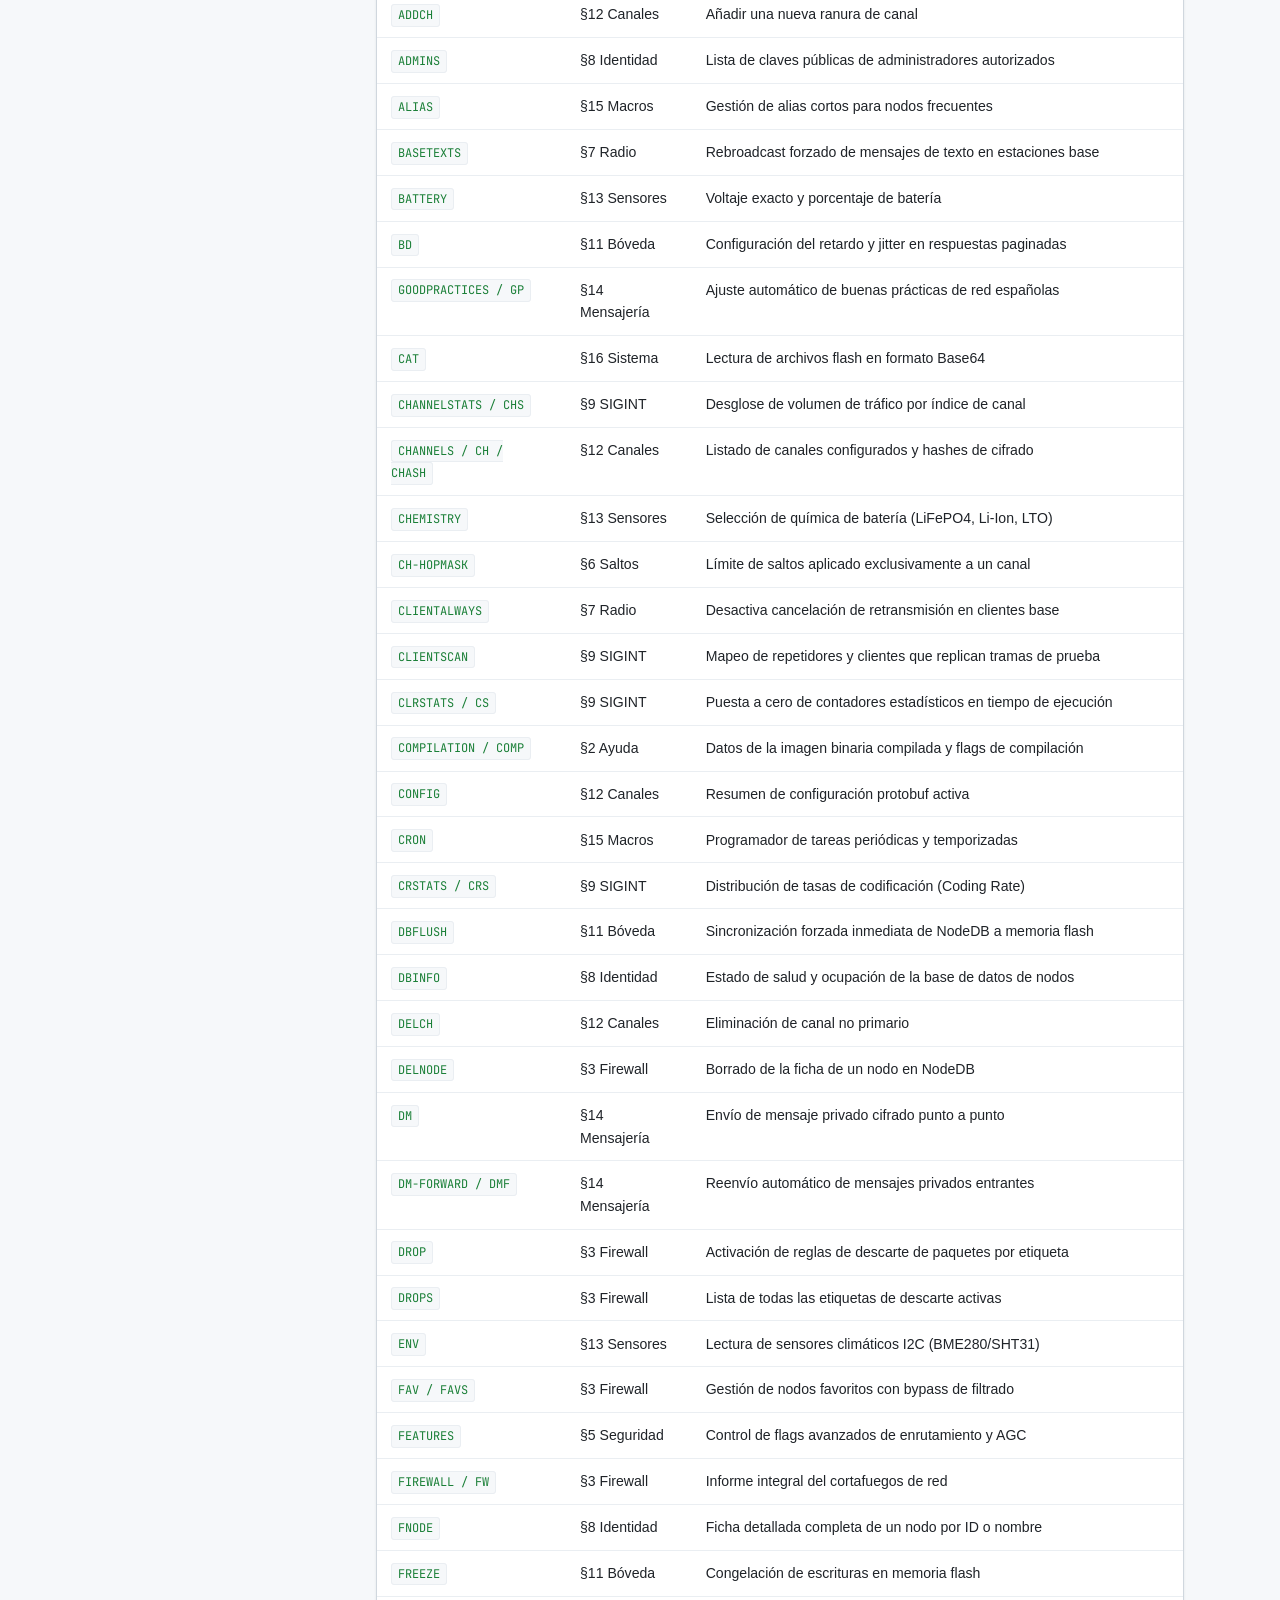
==== commit 88572ef5: "feat(commands): replace /nexus and /mcore roots with /mt, /mc and /mtc - Roots: /mt (Meshtastic), /m" ====
--- a/custom_builder_web/docs/index.html
+++ b/custom_builder_web/docs/index.html
@@ -172,9 +172,9 @@
             usan una palabra de 8 bits en lugar de un registro: la híbrida es
             <code>0x1B</code>. Está verificada en una T1000-E; LR1120 y LR1121
             comparten el controlador pero no se han medido. SX128x y LR2021 no
-            tienen modo híbrido. Con <code>/mcore HYBRID OFF</code> el nodo
+            tienen modo híbrido. Con <code>/mc HYBRID OFF</code> el nodo
             vuelve a la palabra de Meshtastic y deja de oír MeshCore hasta que
-            se reinicia o se ejecuta <code>/mcore HYBRID ON</code>.
+            se reinicia o se ejecuta <code>/mc HYBRID ON</code>.
           </p>
         </section>
 
@@ -217,7 +217,7 @@
         <!-- §1 THE NEXUS CHANNEL & INVOCATIONS -->
         <!-- =================================================================== -->
         <section class="docs-section" id="sec-1">
-          <h2>§1. Canales de Control e Invocación (/nexus y /mtc)</h2>
+          <h2>§1. Canales de Control e Invocación (/mtc y /mtc)</h2>
           <p class="docs-paragraph">
             Los comandos Nexus se transmiten como mensajes de texto normales a
             través de la malla LoRa o mediante la interfaz Bluetooth/Serial con
@@ -236,7 +236,7 @@
               <tbody>
                 <tr class="cmd-row">
                   <td>
-                    <code>/nexus &lt;cmd&gt;</code> /
+                    <code>/mtc &lt;cmd&gt;</code> /
                     <code>/mtc &lt;cmd&gt;</code>
                   </td>
                   <td>Broadcast (Canal primario)</td>
@@ -246,7 +246,7 @@
                   </td>
                 </tr>
                 <tr class="cmd-row">
-                  <td><code>/nexus-local &lt;cmd&gt;</code></td>
+                  <td><code>/mtl &lt;cmd&gt;</code></td>
                   <td>Local (Sin emisión RF)</td>
                   <td>
                     Se ejecuta exclusivamente en el nodo conectado (por app
@@ -254,32 +254,32 @@
                   </td>
                 </tr>
                 <tr class="cmd-row">
-                  <td><code>/nexus-device !&lt;hex8&gt; &lt;cmd&gt;</code></td>
+                  <td><code>/mtc-device !&lt;hex8&gt; &lt;cmd&gt;</code></td>
                   <td>Nodo por Hex ID</td>
                   <td>
                     Dirigido directamente a un nodo específico (ej:
-                    <code>/nexus-device !3f2a89c1 INFO</code>). Omite el
+                    <code>/mtc-device !3f2a89c1 INFO</code>). Omite el
                     cooldown.
                   </td>
                 </tr>
                 <tr class="cmd-row">
-                  <td><code>/nexus-node &lt;short4&gt; &lt;cmd&gt;</code></td>
+                  <td><code>/mtc-node &lt;short4&gt; &lt;cmd&gt;</code></td>
                   <td>Nodo por Nombre Corto</td>
                   <td>
                     Dirigido al nodo con nombre corto de 4 caracteres (ej:
-                    <code>/nexus-node MTC1 RSSI</code>).
-                  </td>
-                </tr>
-                <tr class="cmd-row">
-                  <td><code>/nexus-mac &lt;hex2&gt; &lt;cmd&gt;</code></td>
+                    <code>/mtc-node MTC1 RSSI</code>).
+                  </td>
+                </tr>
+                <tr class="cmd-row">
+                  <td><code>/mtc-mac &lt;hex2&gt; &lt;cmd&gt;</code></td>
                   <td>Nodo por Sufijo MAC</td>
                   <td>
                     Dirigido a los dos últimos bytes de la dirección MAC física
-                    (ej: <code>/nexus-mac 3f2a SYS</code>).
-                  </td>
-                </tr>
-                <tr class="cmd-row">
-                  <td><code>/nexus-group &lt;grp&gt; &lt;cmd&gt;</code></td>
+                    (ej: <code>/mtc-mac 3f2a SYS</code>).
+                  </td>
+                </tr>
+                <tr class="cmd-row">
+                  <td><code>/mtc-group &lt;grp&gt; &lt;cmd&gt;</code></td>
                   <td>Grupo Asignado</td>
                   <td>
                     Ejecuta en todos los nodos que pertenezcan al grupo
@@ -290,14 +290,14 @@
             </table>
           </div>
 
-          <h3>Redirección de Respuestas (/nexus R)</h3>
+          <h3>Redirección de Respuestas (/mtc R)</h3>
           <p class="docs-paragraph">
             Cualquier comando puede redirigir su respuesta hacia un canal
             específico o mensaje directo (DM):
           </p>
           <div class="code-block">
-            /nexus R CH 1 NODES # Ejecuta NODES y envía la respuesta al canal
-            secundario (índice 1) /nexus R DM !3f2a89c1 SYS # Ejecuta SYS y
+            /mtc R CH 1 NODES # Ejecuta NODES y envía la respuesta al canal
+            secundario (índice 1) /mtc R DM !3f2a89c1 SYS # Ejecuta SYS y
             envía el informe como mensaje privado al operador
           </div>
         </section>
@@ -452,7 +452,7 @@
                     Informe paginado consolidado del estado de todos los filtros
                     del cortafuegos.
                   </td>
-                  <td><code>/nexus FW</code></td>
+                  <td><code>/mtc FW</code></td>
                 </tr>
               </tbody>
             </table>
@@ -761,7 +761,7 @@
                   <td><code>SECURITY REQ_SIG &lt;ON|OFF&gt;</code></td>
                   <td>
                     Exige firma XEdDSA válida de clave confiable para aceptar
-                    comandos <code>/nexus</code>.
+                    comandos <code>/mtc</code>.
                   </td>
                 </tr>
                 <tr class="cmd-row">
@@ -1461,7 +1461,7 @@
                     se da en voltios (<code>3.7</code>) o milivoltios
                     (<code>3700</code>, de 500 a 30000). Una regla actúa tras
                     tres lecturas seguidas, cada 15 s, y se rearma con 50 mV de
-                    histéresis. Se guarda con <code>/nexus SAVE</code>.
+                    histéresis. Se guarda con <code>/mtc SAVE</code>.
                   </td>
                 </tr>
                 <tr class="cmd-row">
@@ -1648,7 +1648,7 @@
                   <td><code>GROUP ADD &lt;nombre&gt;</code></td>
                   <td>
                     Crea grupos de destino para invocar comandos con
-                    <code>/nexus-group &lt;grp&gt;</code>.
+                    <code>/mtc-group &lt;grp&gt;</code>.
                   </td>
                 </tr>
                 <tr class="cmd-row">
@@ -1724,7 +1724,7 @@
         <!-- §17 MESHCORE ESPECÍFICOS -->
         <!-- =================================================================== -->
         <section class="docs-section" id="sec-17">
-          <h2>§17. Comandos Específicos de MeshCore (/mcore)</h2>
+          <h2>§17. Comandos Específicos de MeshCore (/mc)</h2>
           <div class="docs-table-wrapper">
             <table class="docs-table">
               <thead>
@@ -1736,42 +1736,42 @@
               </thead>
               <tbody>
                 <tr class="cmd-row">
-                  <td><span class="cmd-badge">/mcore VECINOS</span></td>
-                  <td><code>/mcore VECINOS</code></td>
+                  <td><span class="cmd-badge">/mc VECINOS</span></td>
+                  <td><code>/mc VECINOS</code></td>
                   <td>
                     Muestra los contactos directos escuchados en la red MeshCore
                     con su SNR.
                   </td>
                 </tr>
                 <tr class="cmd-row">
-                  <td><span class="cmd-badge">/mcore ADVERT</span></td>
-                  <td><code>/mcore ADVERT [mins]</code></td>
+                  <td><span class="cmd-badge">/mc ADVERT</span></td>
+                  <td><code>/mc ADVERT [mins]</code></td>
                   <td>
                     Fuerza la emisión de un anuncio de identidad MeshCore
                     firmado por el nodo.
                   </td>
                 </tr>
                 <tr class="cmd-row">
-                  <td><span class="cmd-badge">/mcore RELAY</span></td>
-                  <td><code>/mcore RELAY &lt;ON|OFF&gt;</code></td>
+                  <td><span class="cmd-badge">/mc RELAY</span></td>
+                  <td><code>/mc RELAY &lt;ON|OFF&gt;</code></td>
                   <td>
                     Activa o apaga la retransmisión de tramas MeshCore en
                     caliente sin reiniciar.
                   </td>
                 </tr>
                 <tr class="cmd-row">
-                  <td><span class="cmd-badge">/mcore PATHSIZE</span></td>
-                  <td><code>/mcore PATHSIZE [1-3|DEFAULT]</code></td>
+                  <td><span class="cmd-badge">/mc PATHSIZE</span></td>
+                  <td><code>/mc PATHSIZE [1-3|DEFAULT]</code></td>
                   <td>
                     Bytes de hash de ruta que añade cada repetidor a las tramas
                     que origina este nodo. Por defecto 2.
                   </td>
                 </tr>
                 <tr class="cmd-row">
-                  <td><span class="cmd-badge">/mcore FLOODMAX</span></td>
+                  <td><span class="cmd-badge">/mc FLOODMAX</span></td>
                   <td>
                     <code
-                      >/mcore FLOODMAX [&lt;general&gt; &lt;sin región&gt;
+                      >/mc FLOODMAX [&lt;general&gt; &lt;sin región&gt;
                       &lt;advert&gt;|DEFAULT]</code
                     >
                   </td>
@@ -1782,16 +1782,16 @@
                   </td>
                 </tr>
                 <tr class="cmd-row">
-                  <td><span class="cmd-badge">/mcore IDENTITY</span></td>
-                  <td><code>/mcore IDENTITY</code></td>
+                  <td><span class="cmd-badge">/mc IDENTITY</span></td>
+                  <td><code>/mc IDENTITY</code></td>
                   <td>
                     Identificador, tipo, nombre y clave pública del nodo
                     MeshCore, y el alias del repetidor si lo usa.
                   </td>
                 </tr>
                 <tr class="cmd-row">
-                  <td><span class="cmd-badge">/mcore HYBRID</span></td>
-                  <td><code>/mcore HYBRID [ON|OFF]</code></td>
+                  <td><span class="cmd-badge">/mc HYBRID</span></td>
+                  <td><code>/mc HYBRID [ON|OFF]</code></td>
                   <td>
                     Activa o desactiva la palabra de sincronismo híbrida en
                     SX126x y LR11x0. Solo en RAM: con OFF el nodo no oye
@@ -2493,7 +2493,7 @@
           <div class="cmd-card">
             <div class="cmd-header">
               <span class="cmd-name"
-                >¿Por qué usar /nexus o /mtc en lugar de la app?</span
+                >¿Por qué usar /mtc o /mtc en lugar de la app?</span
               >
             </div>
             <div class="cmd-desc">
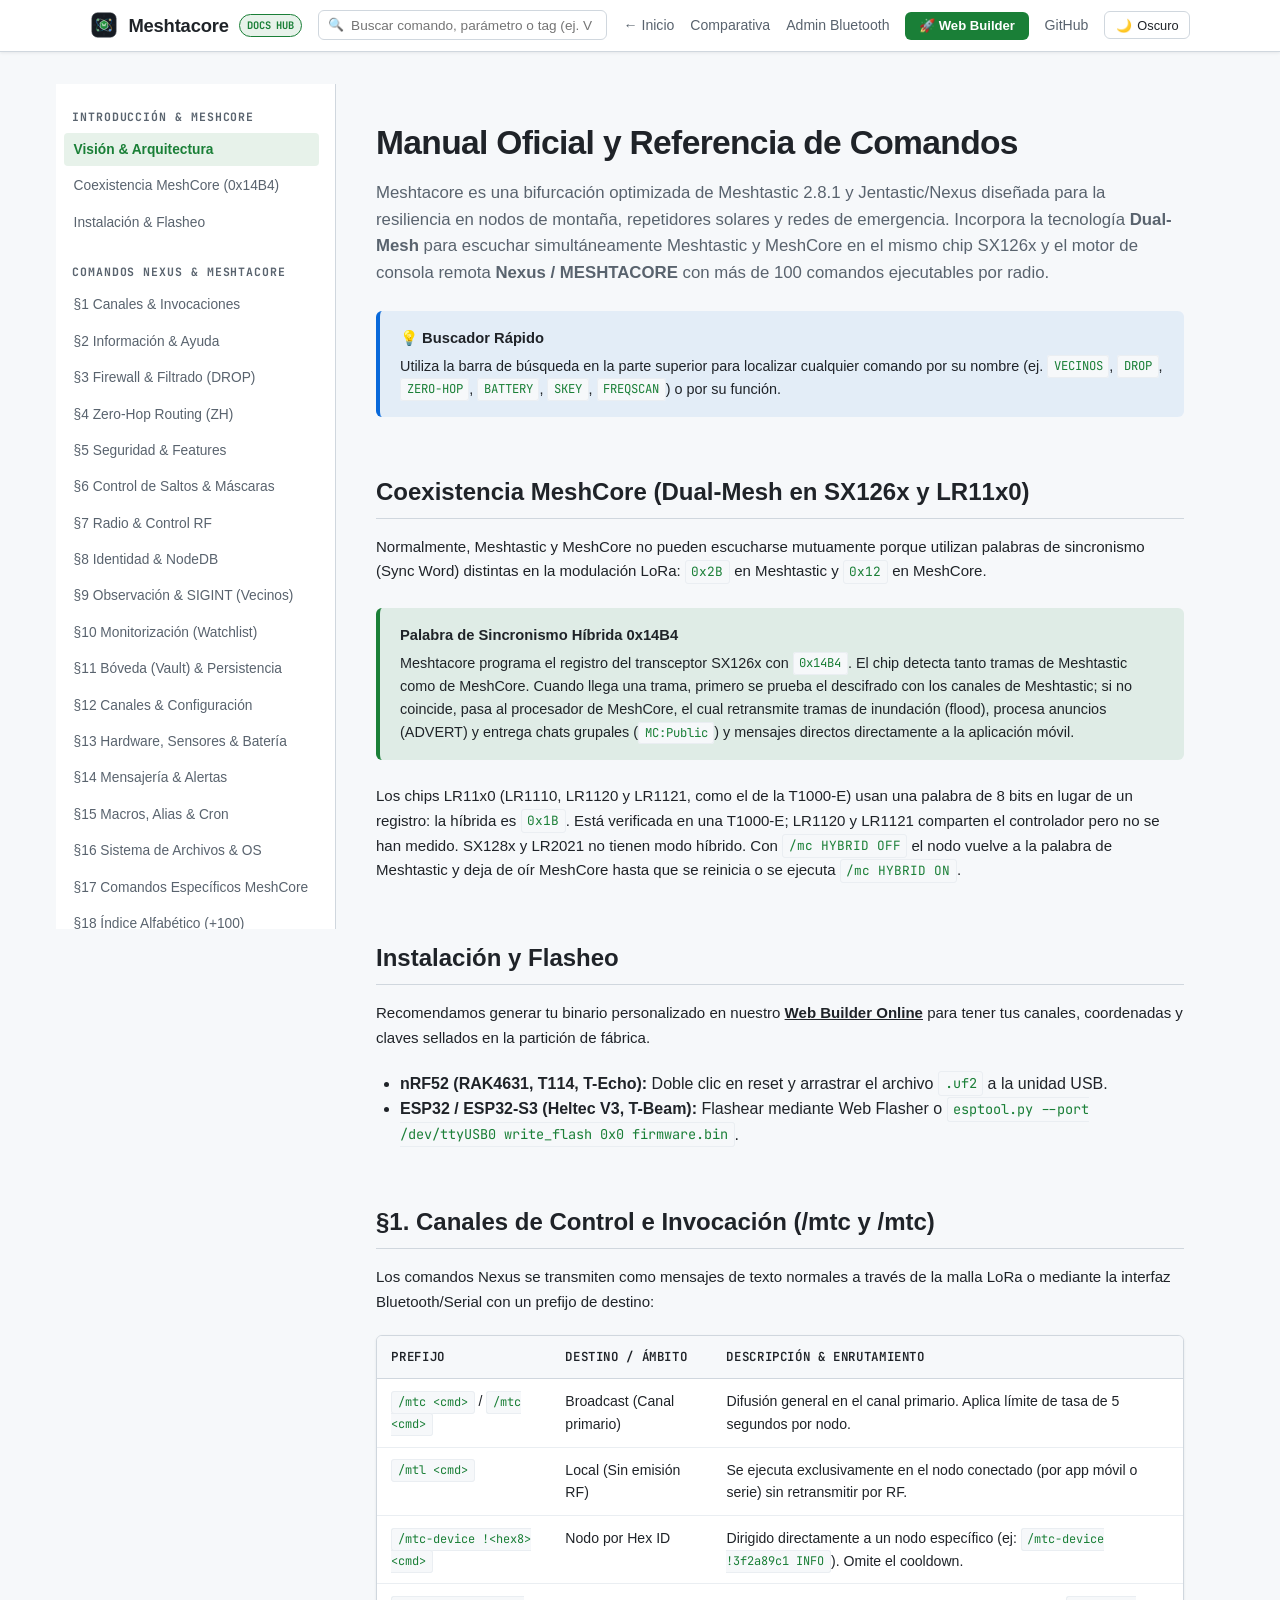
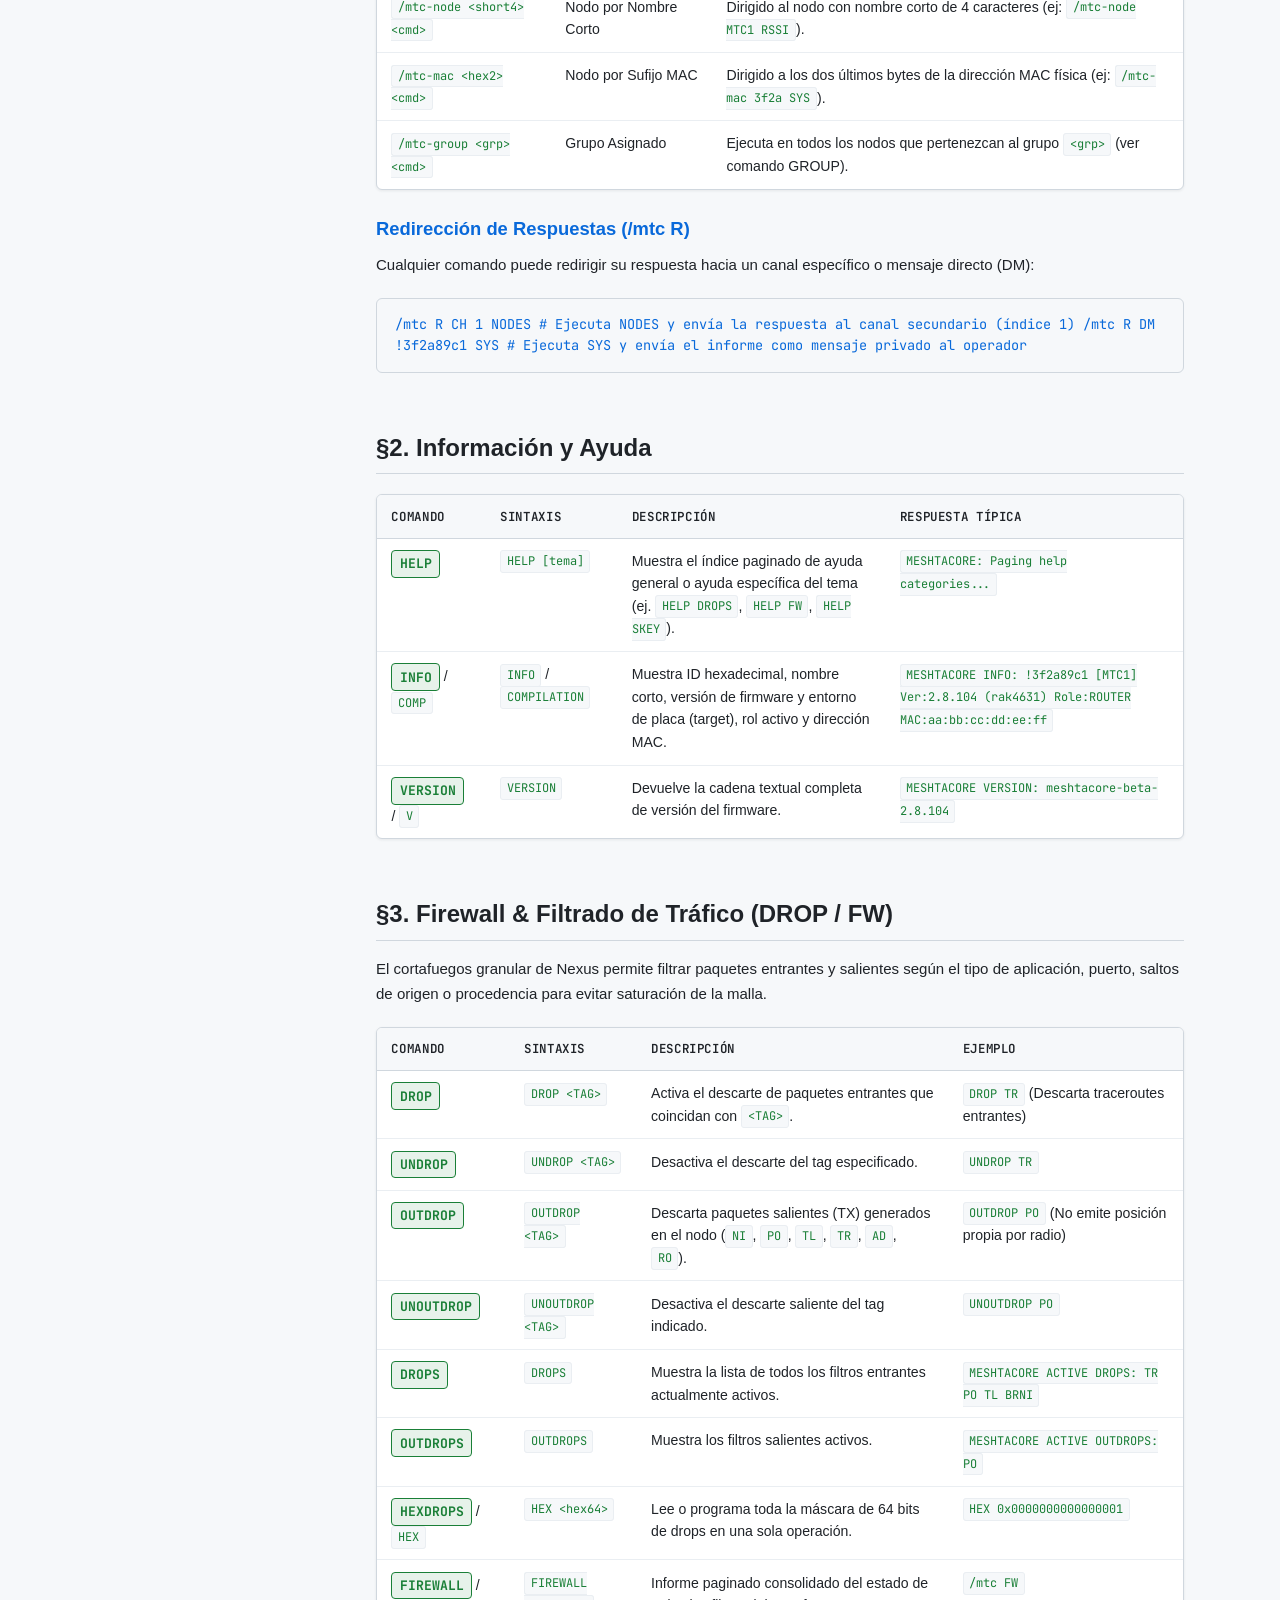
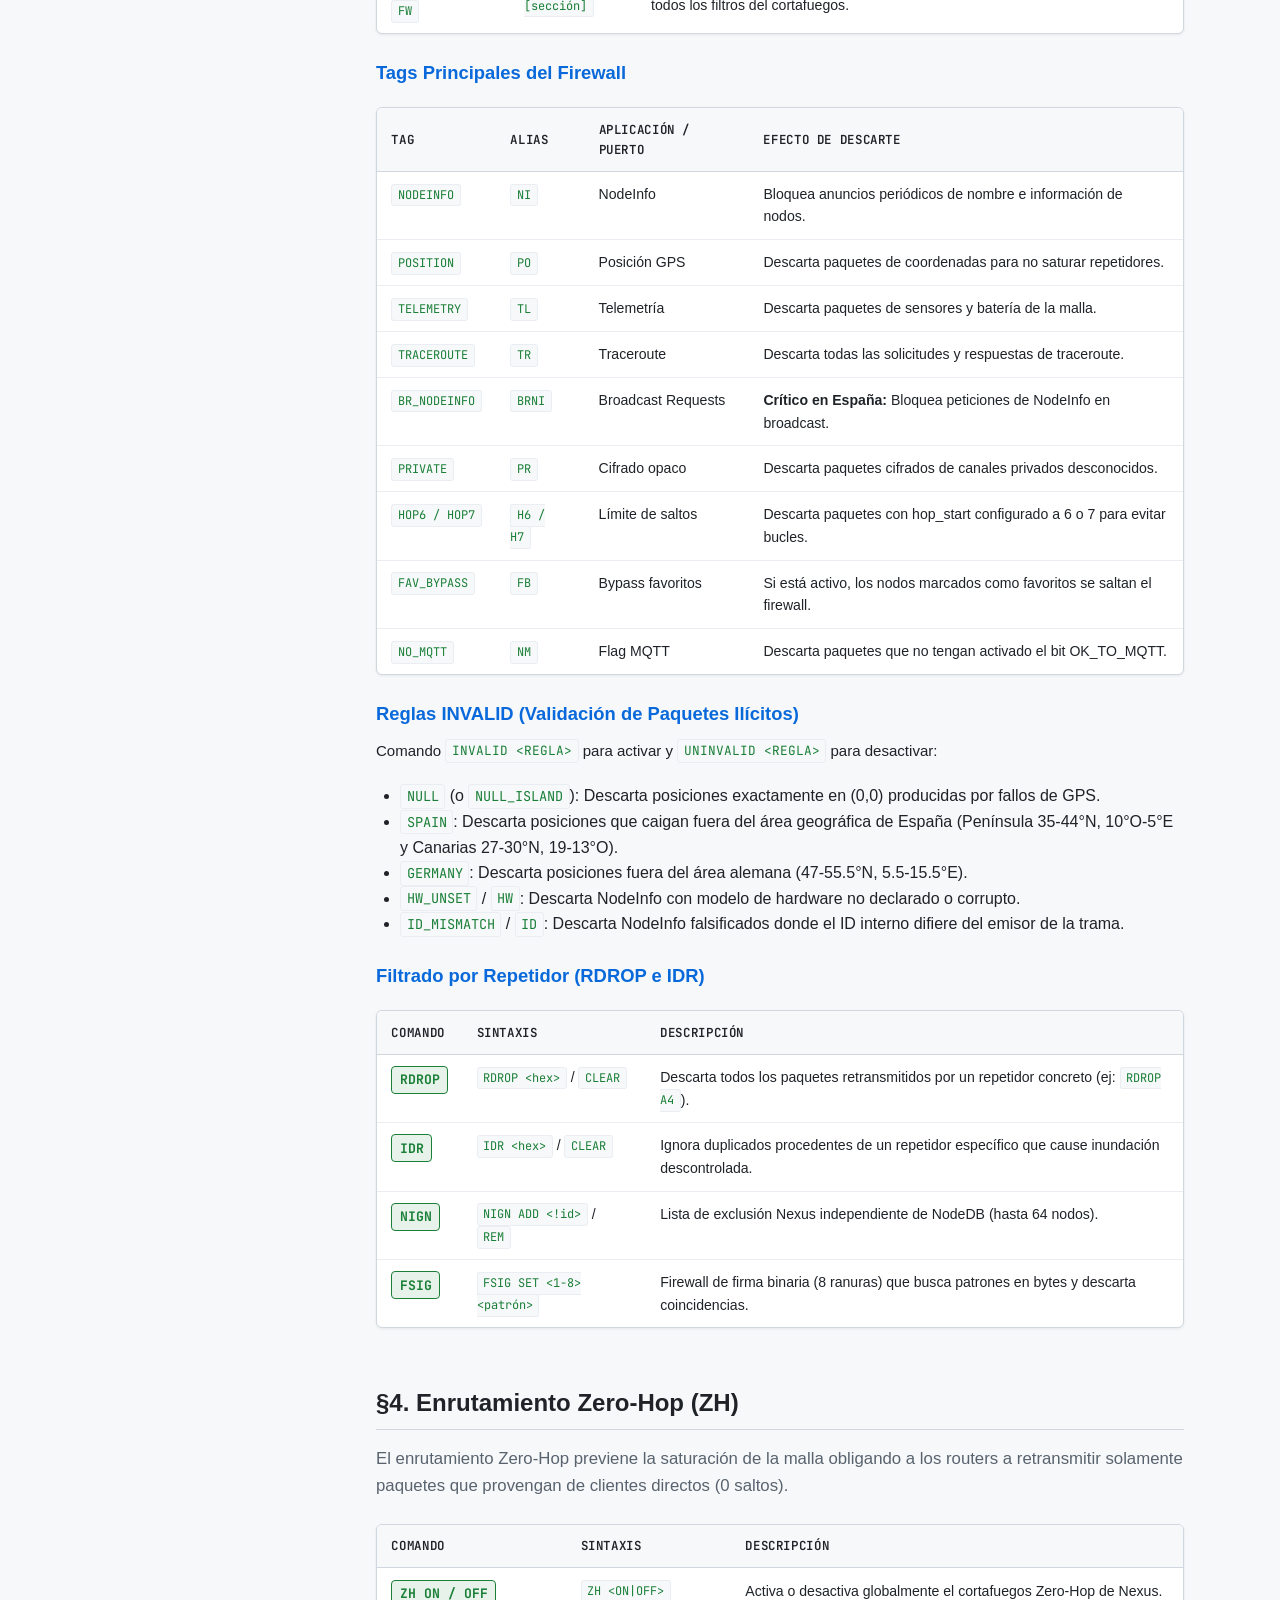
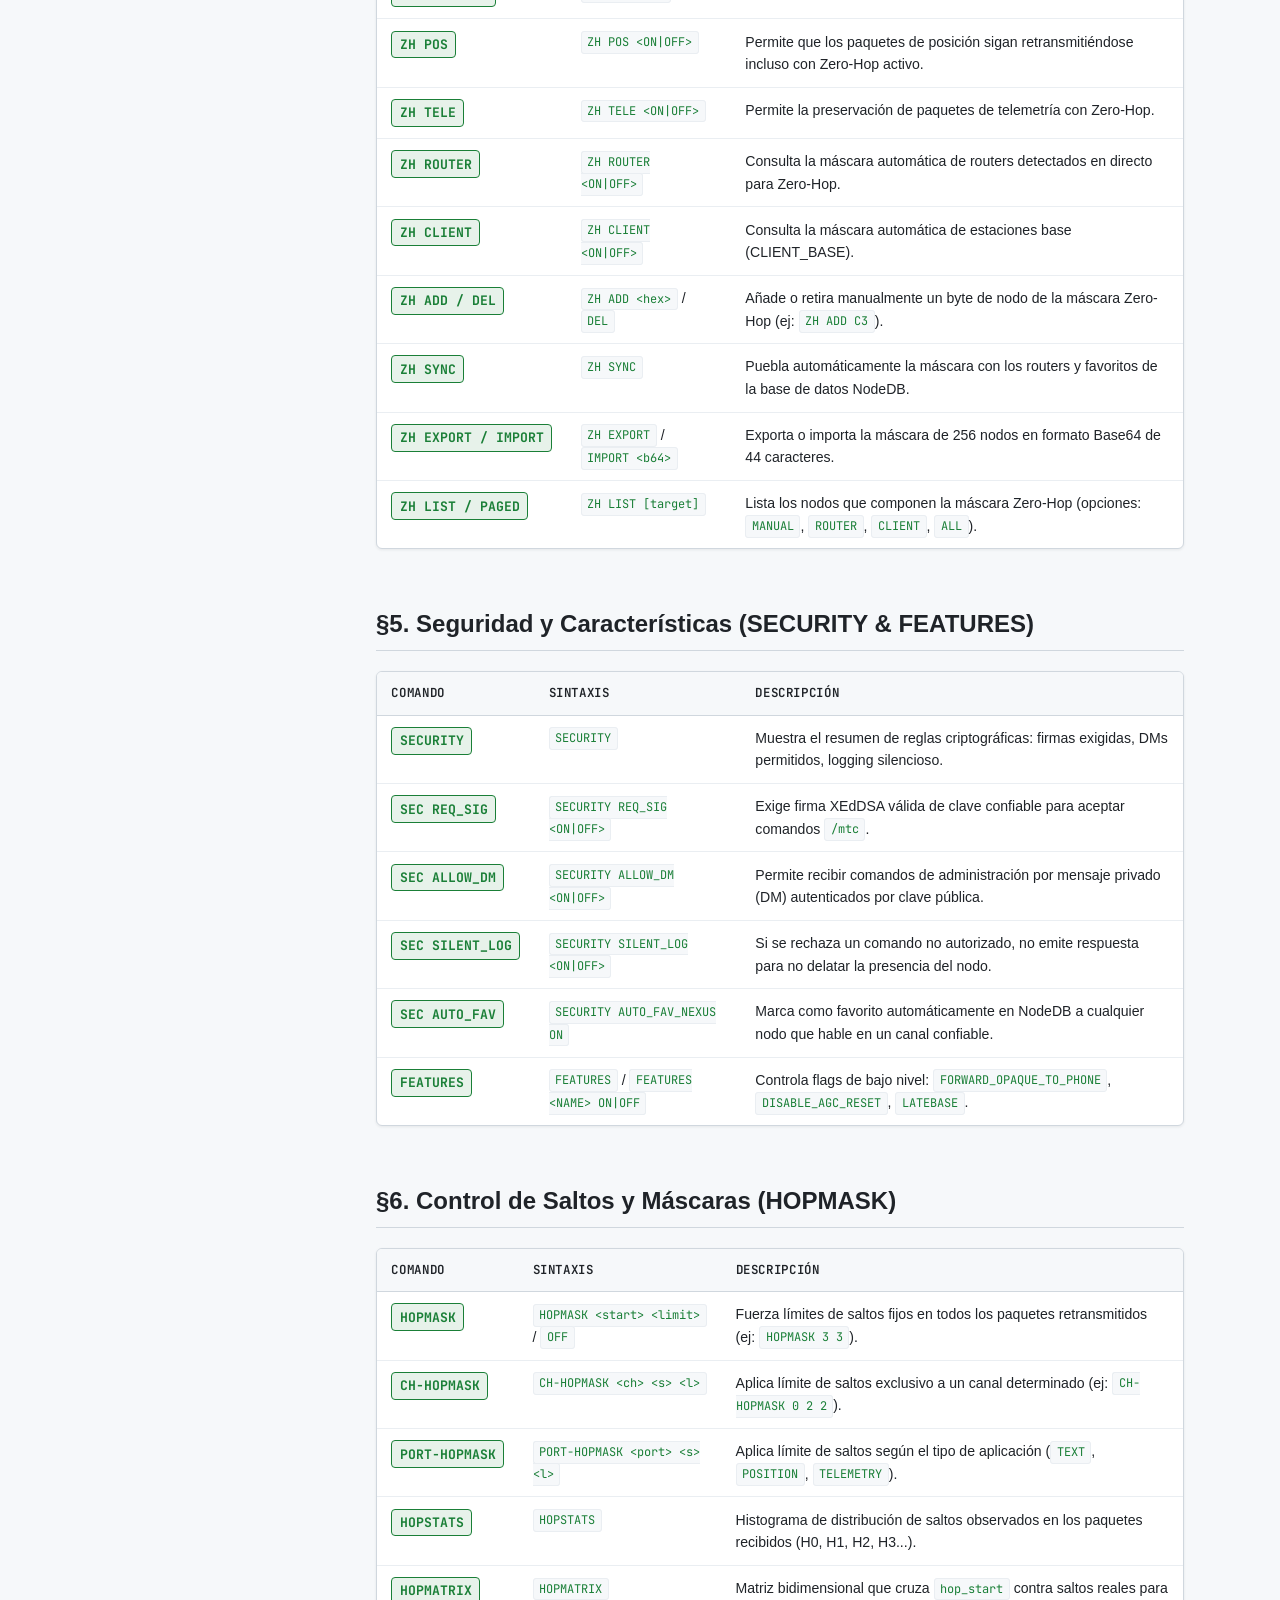
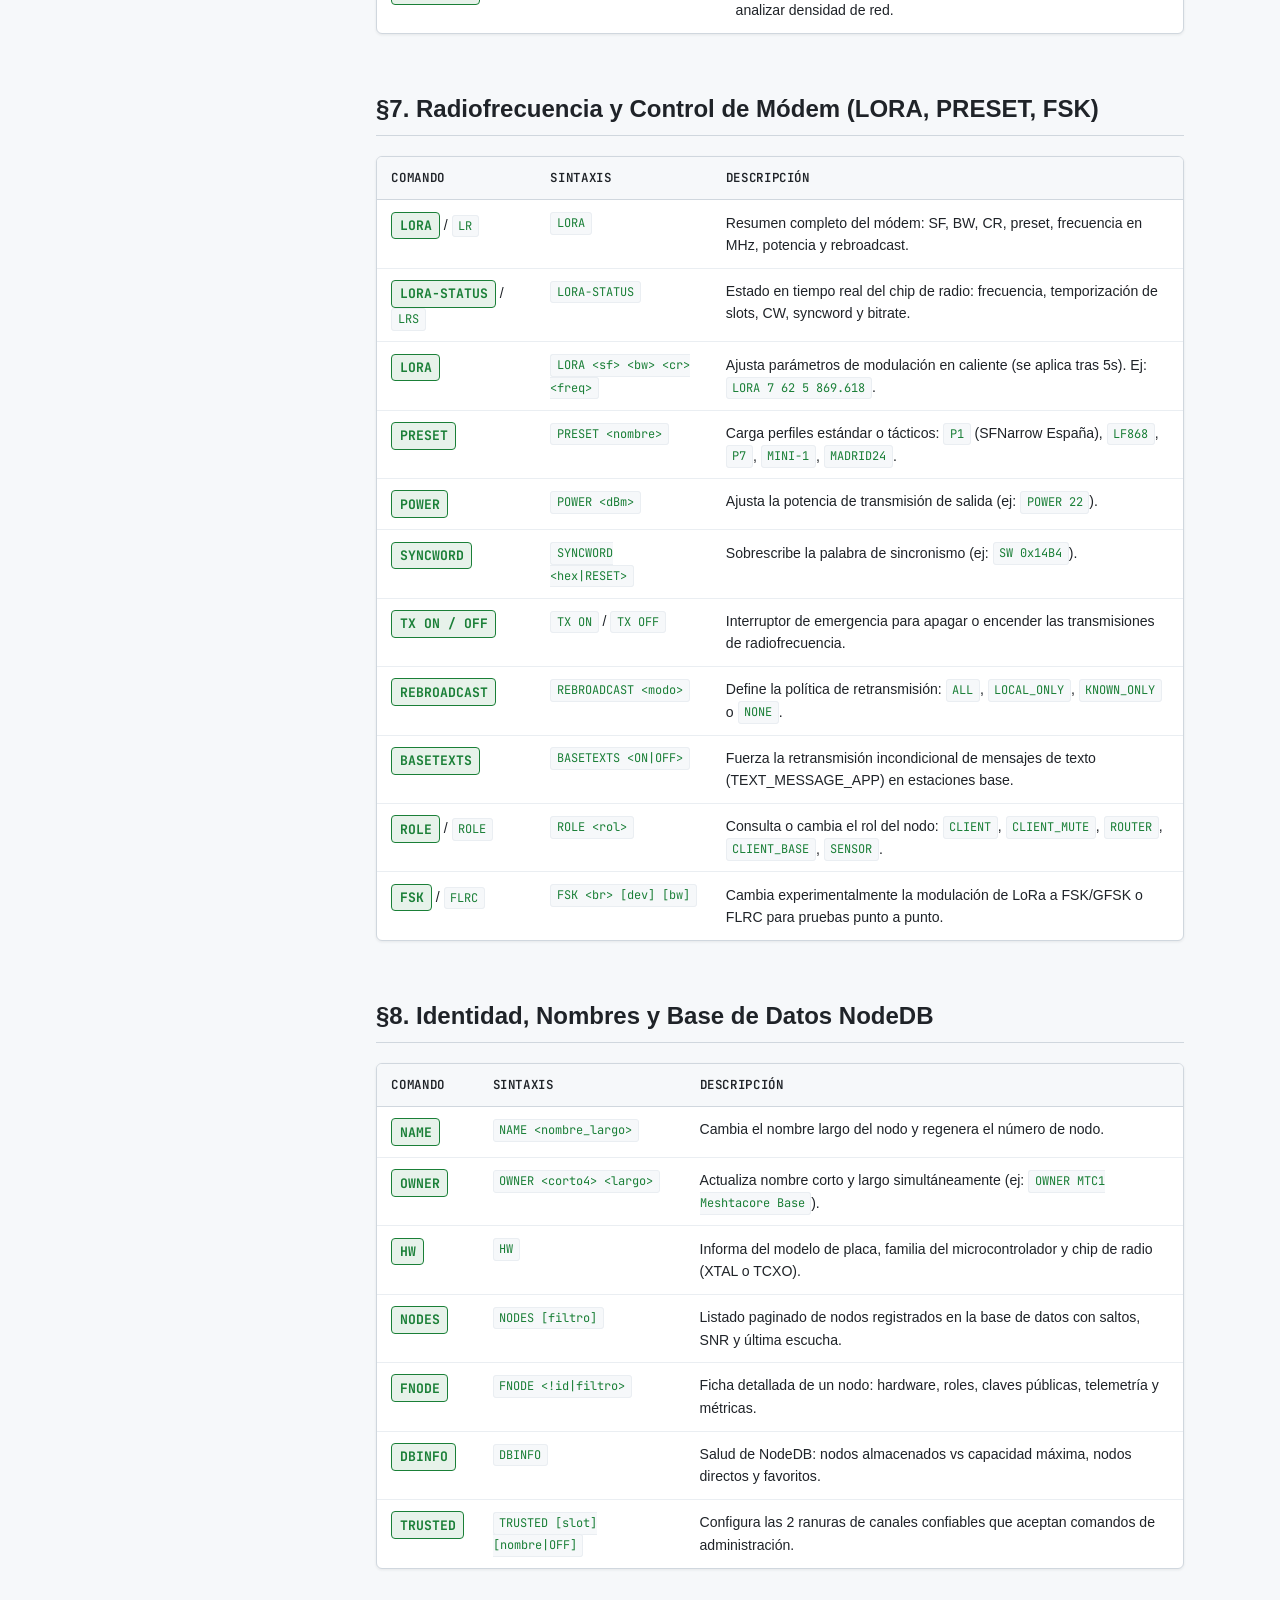
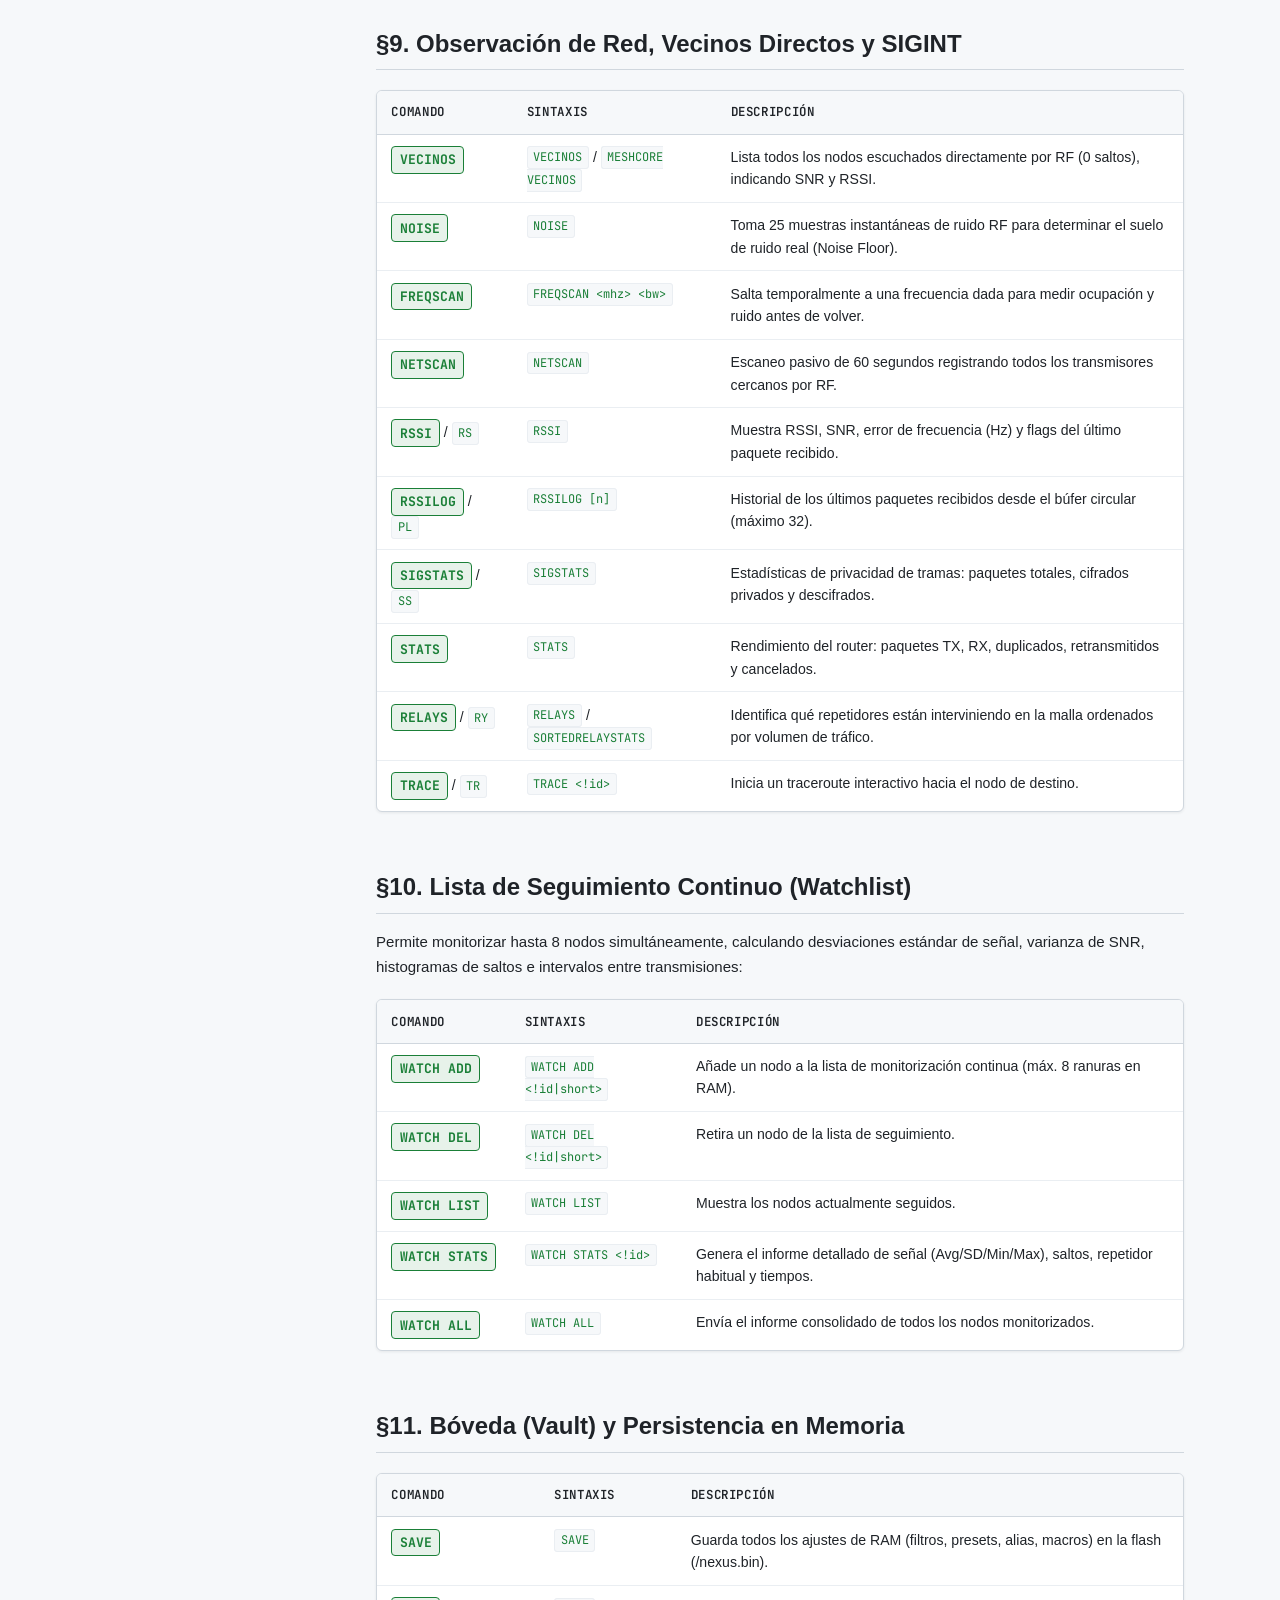
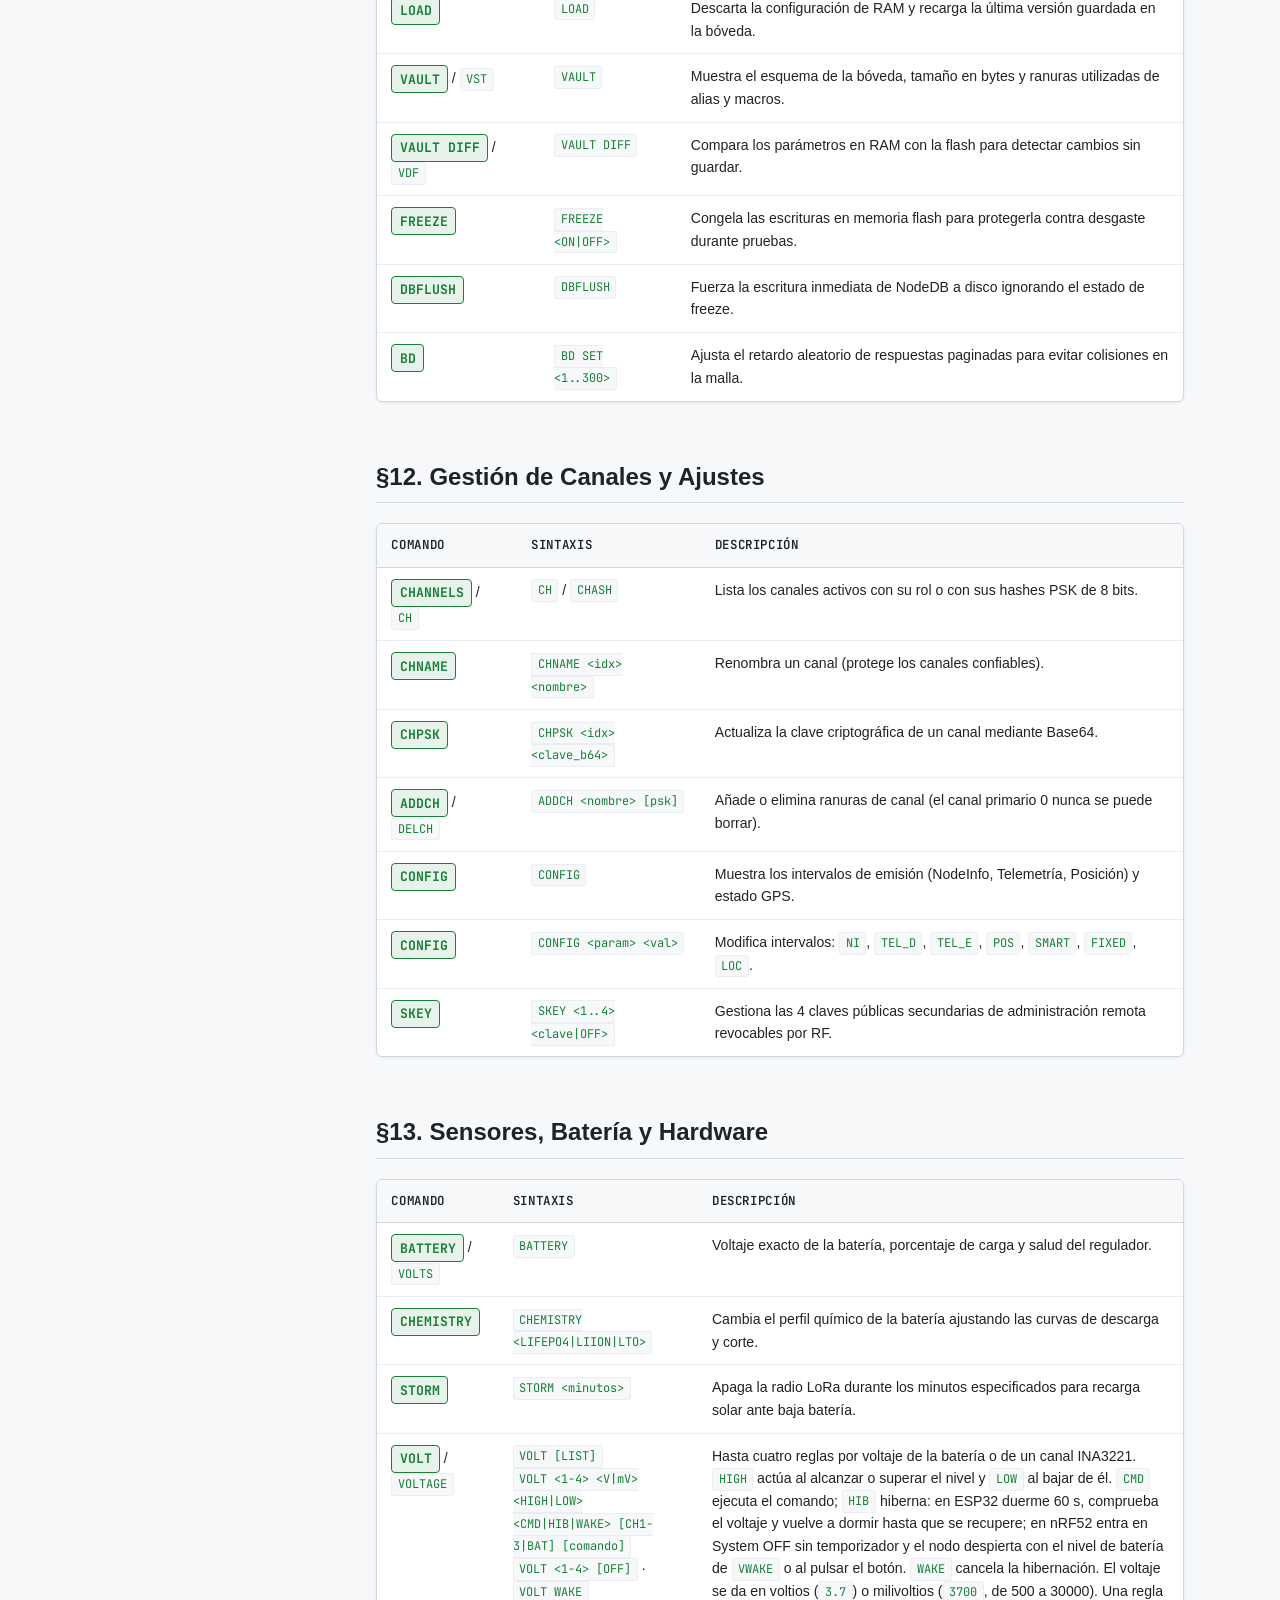
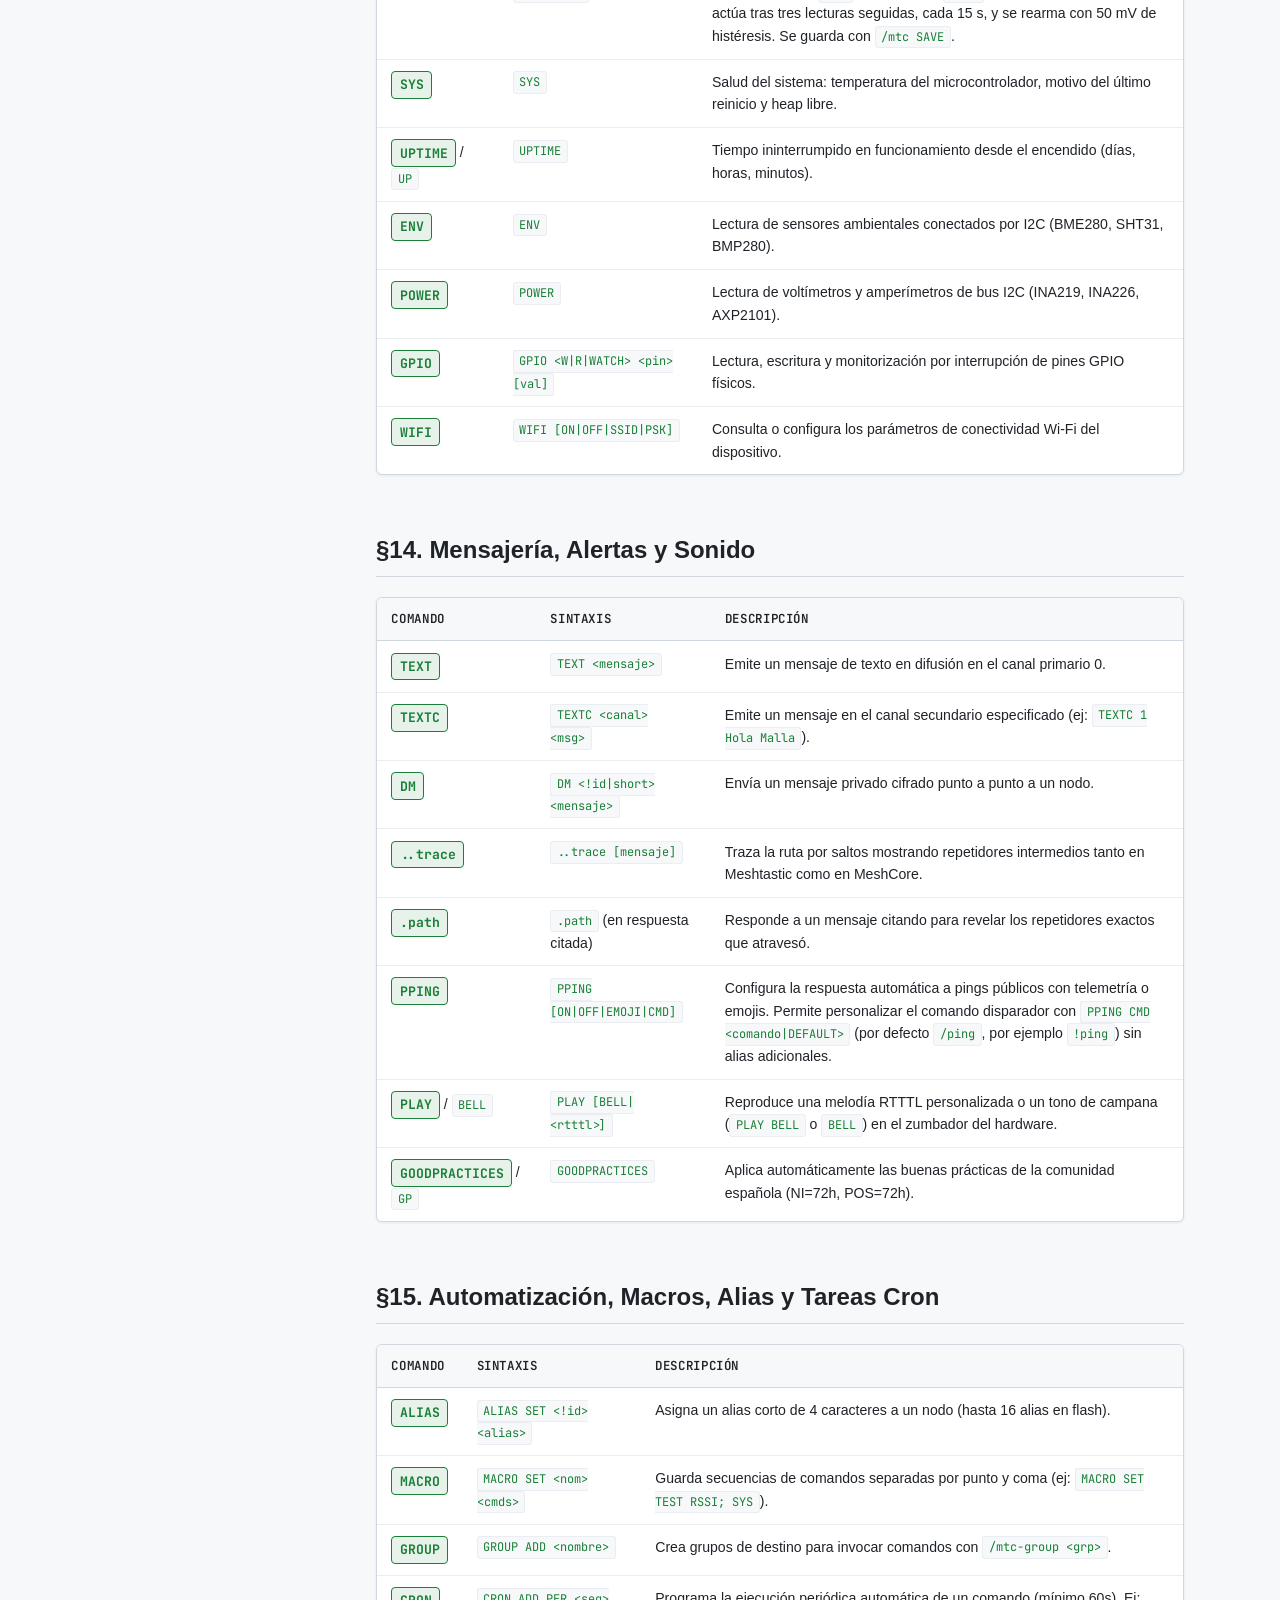
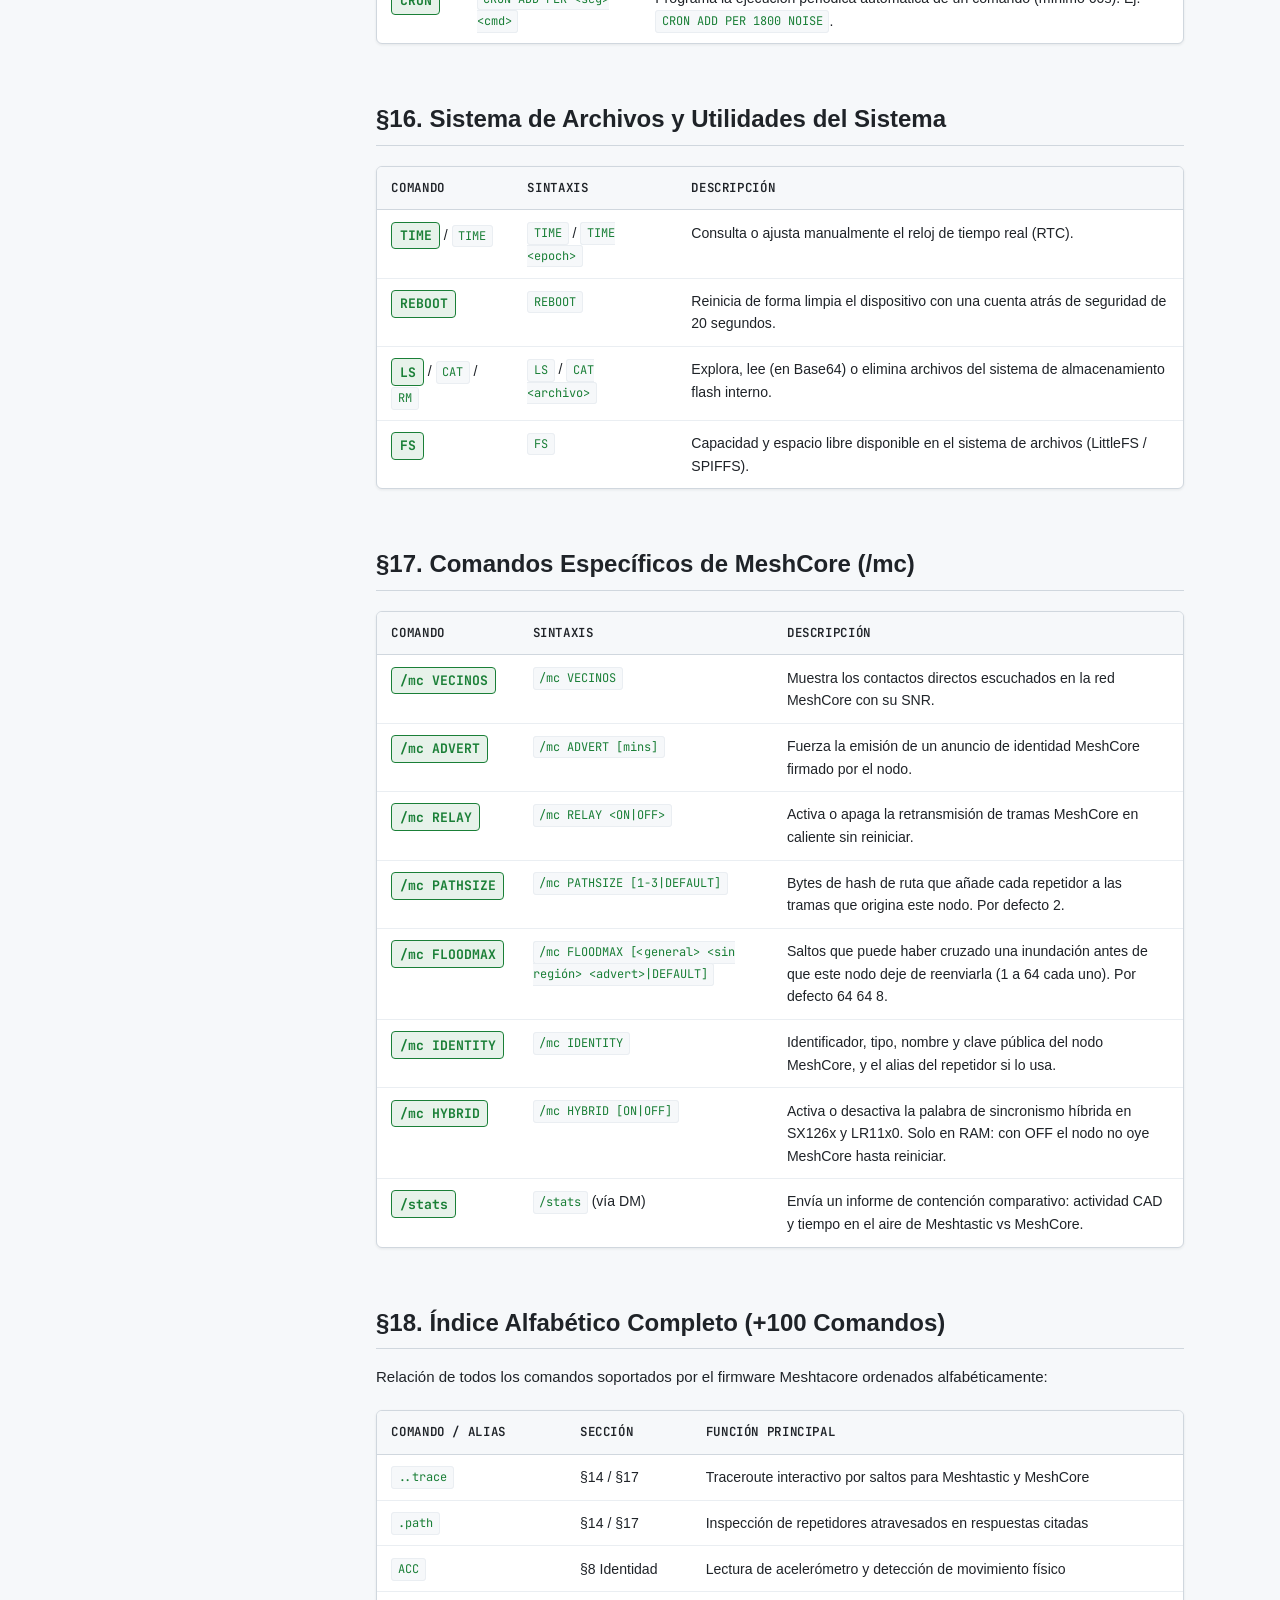
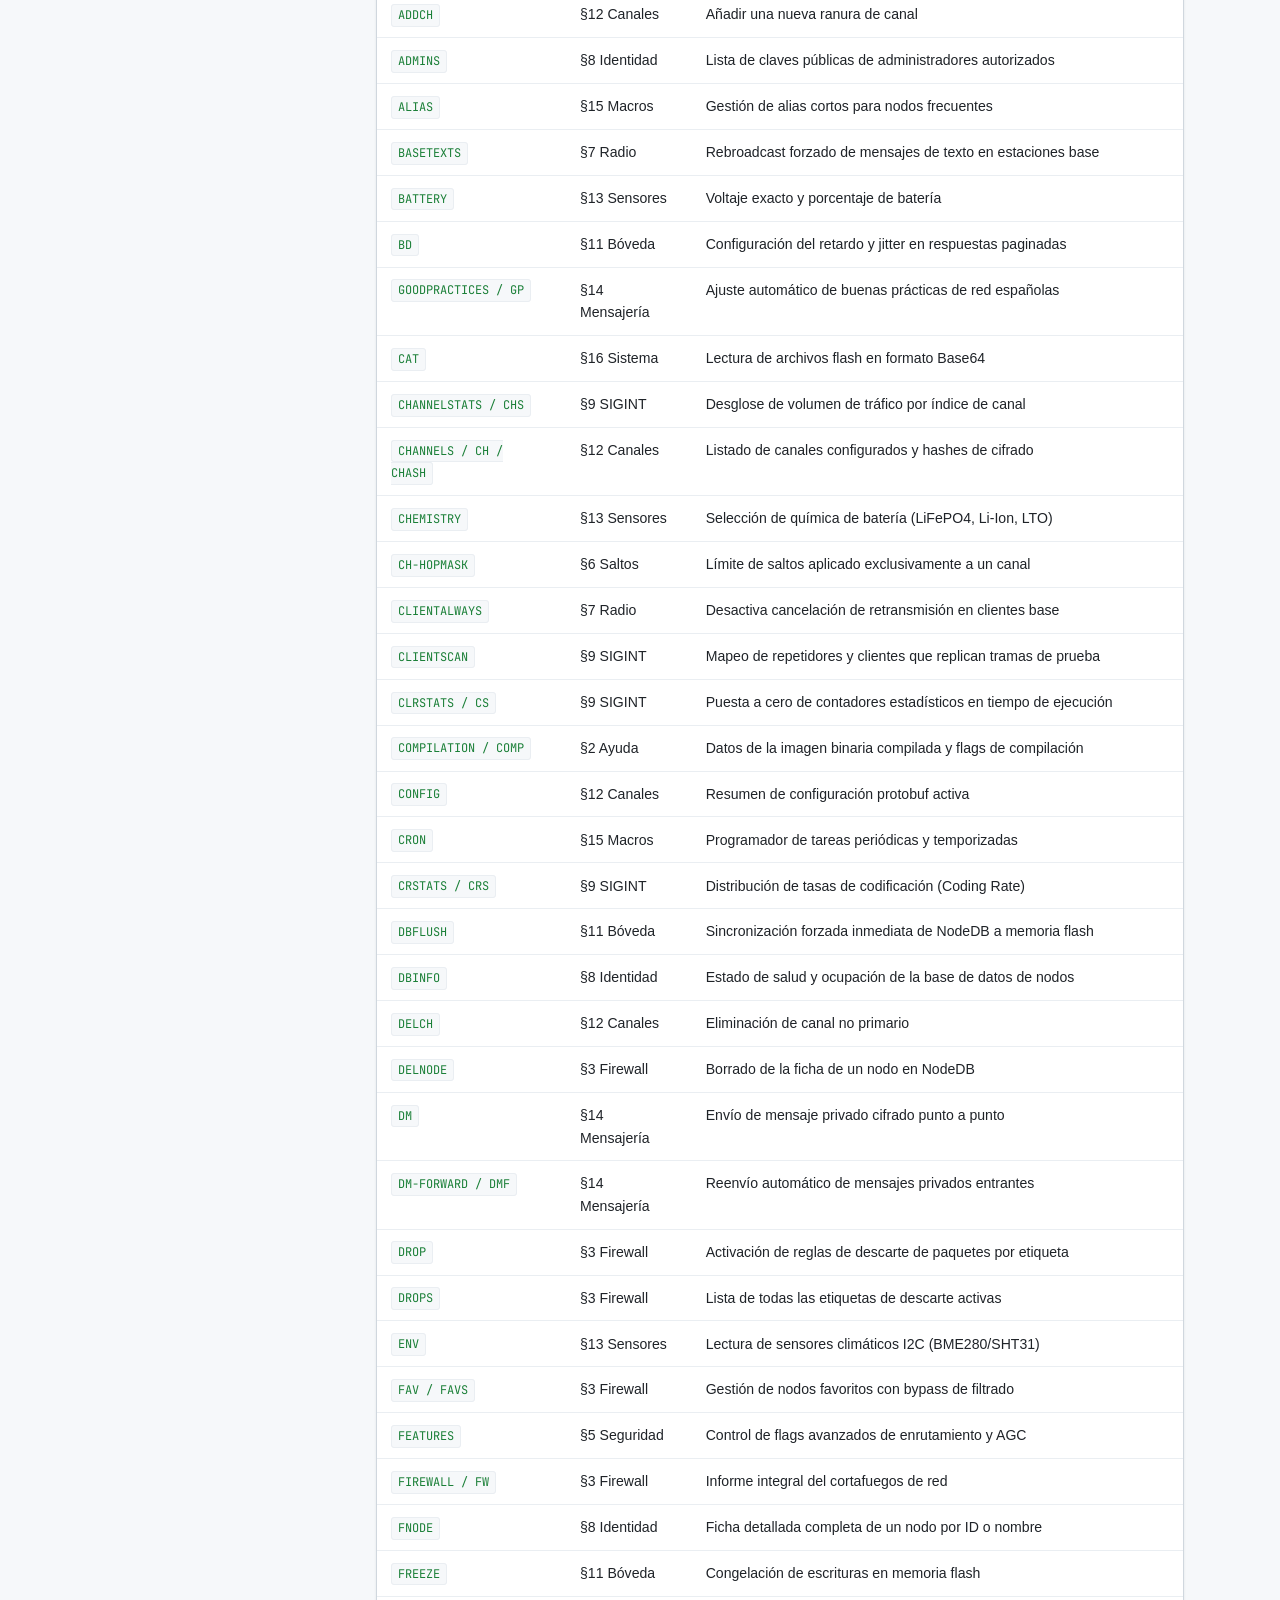
==== commit 89f201e4: "feat(web): link the Bluetooth admin page from the site navigation Co-Authored-By: Claude Sonnet 5.5 " ====
--- a/custom_builder_web/docs/index.html
+++ b/custom_builder_web/docs/index.html
@@ -52,6 +52,7 @@
           <ul class="nav-links">
             <li><a href="../index.html">← Inicio</a></li>
             <li><a href="../index.html#comparativa">Comparativa</a></li>
+            <li><a href="../admin.html">Admin Bluetooth</a></li>
             <li>
               <a href="../builder.html" class="nav-cta-btn">🚀 Web Builder</a>
             </li>
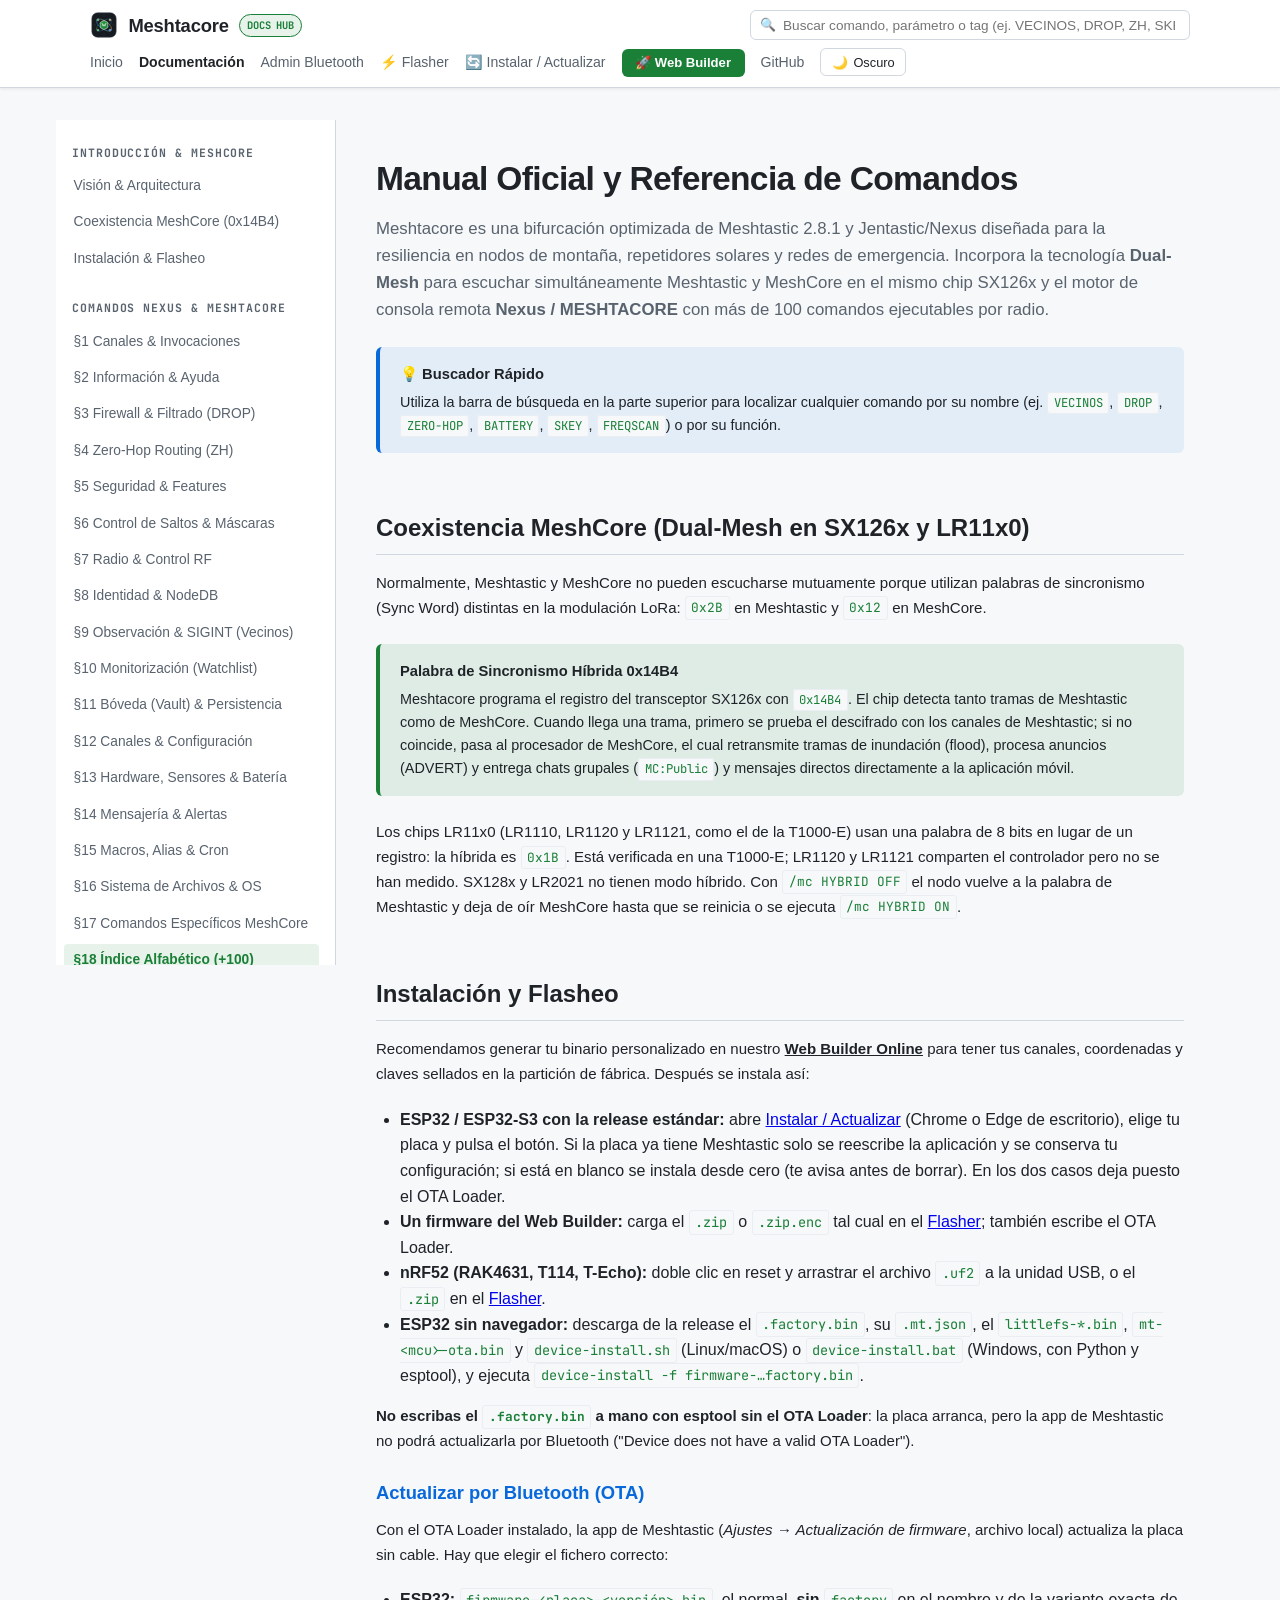
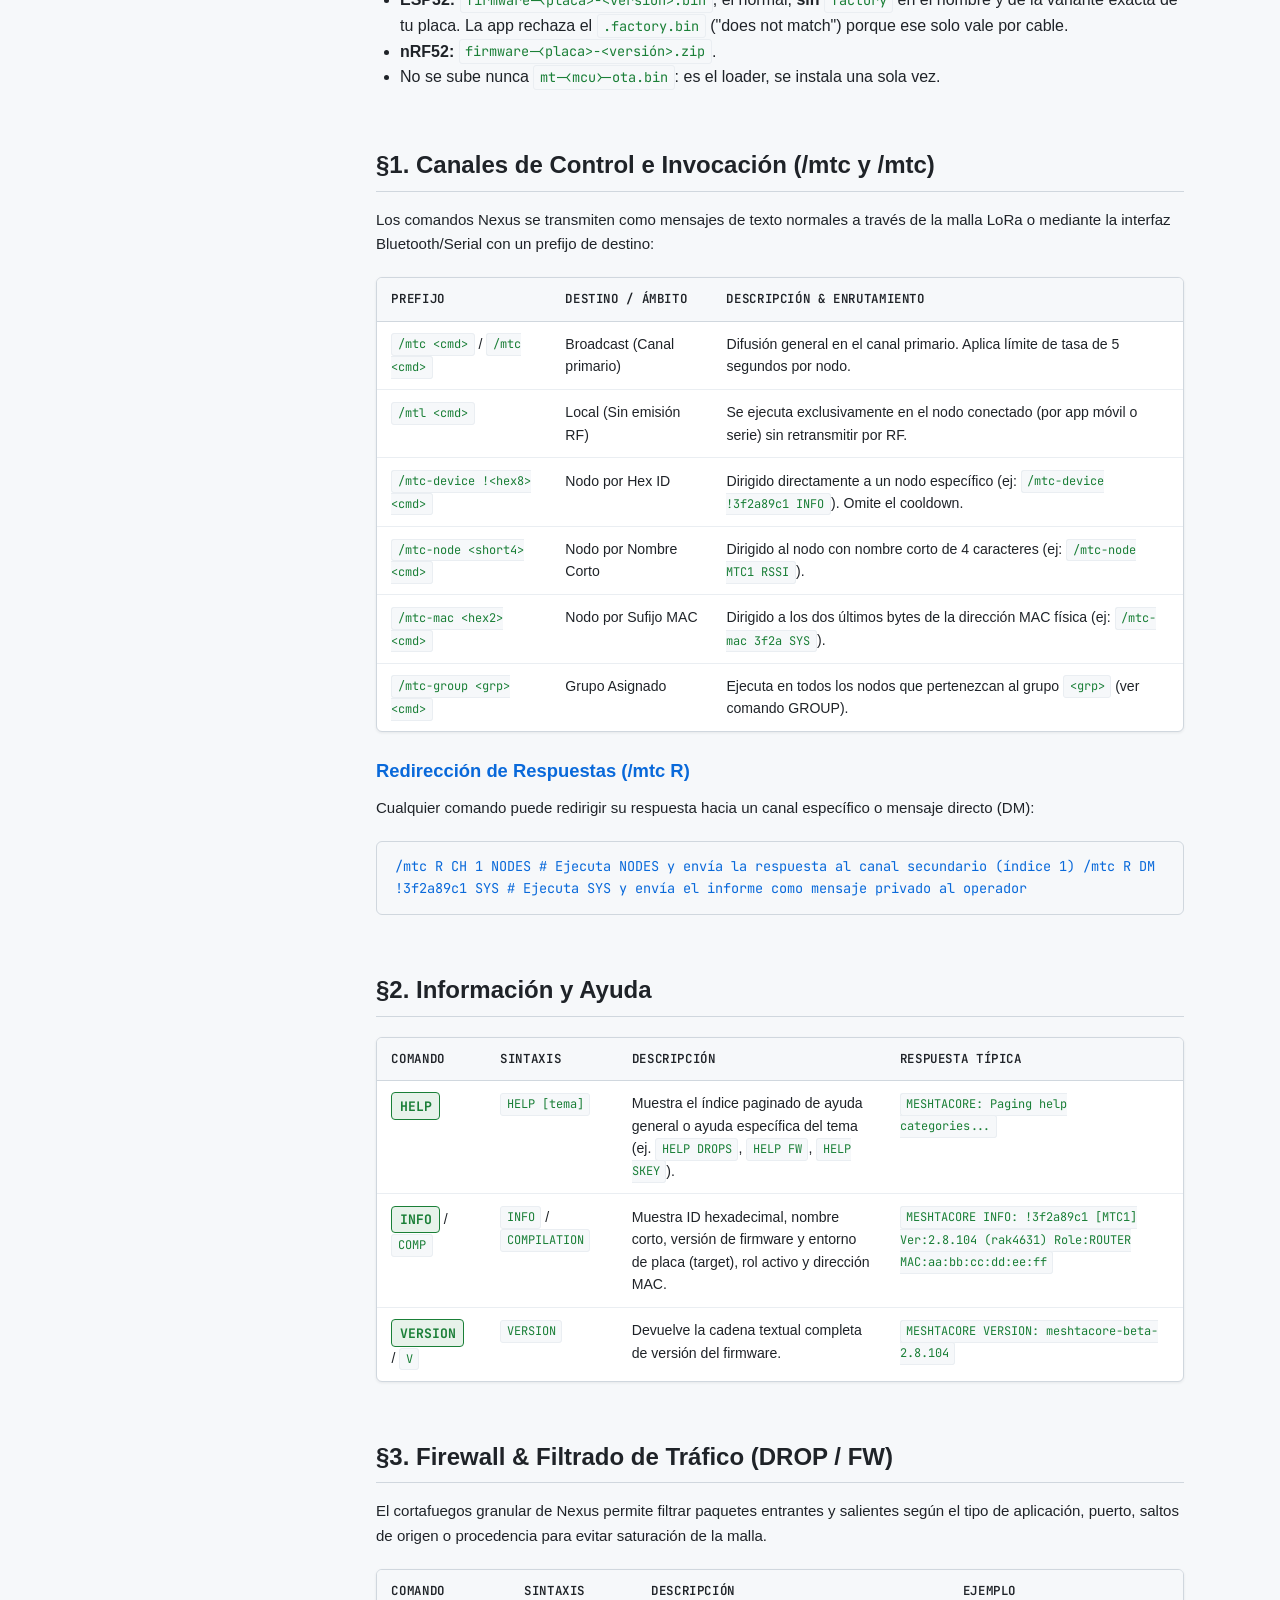
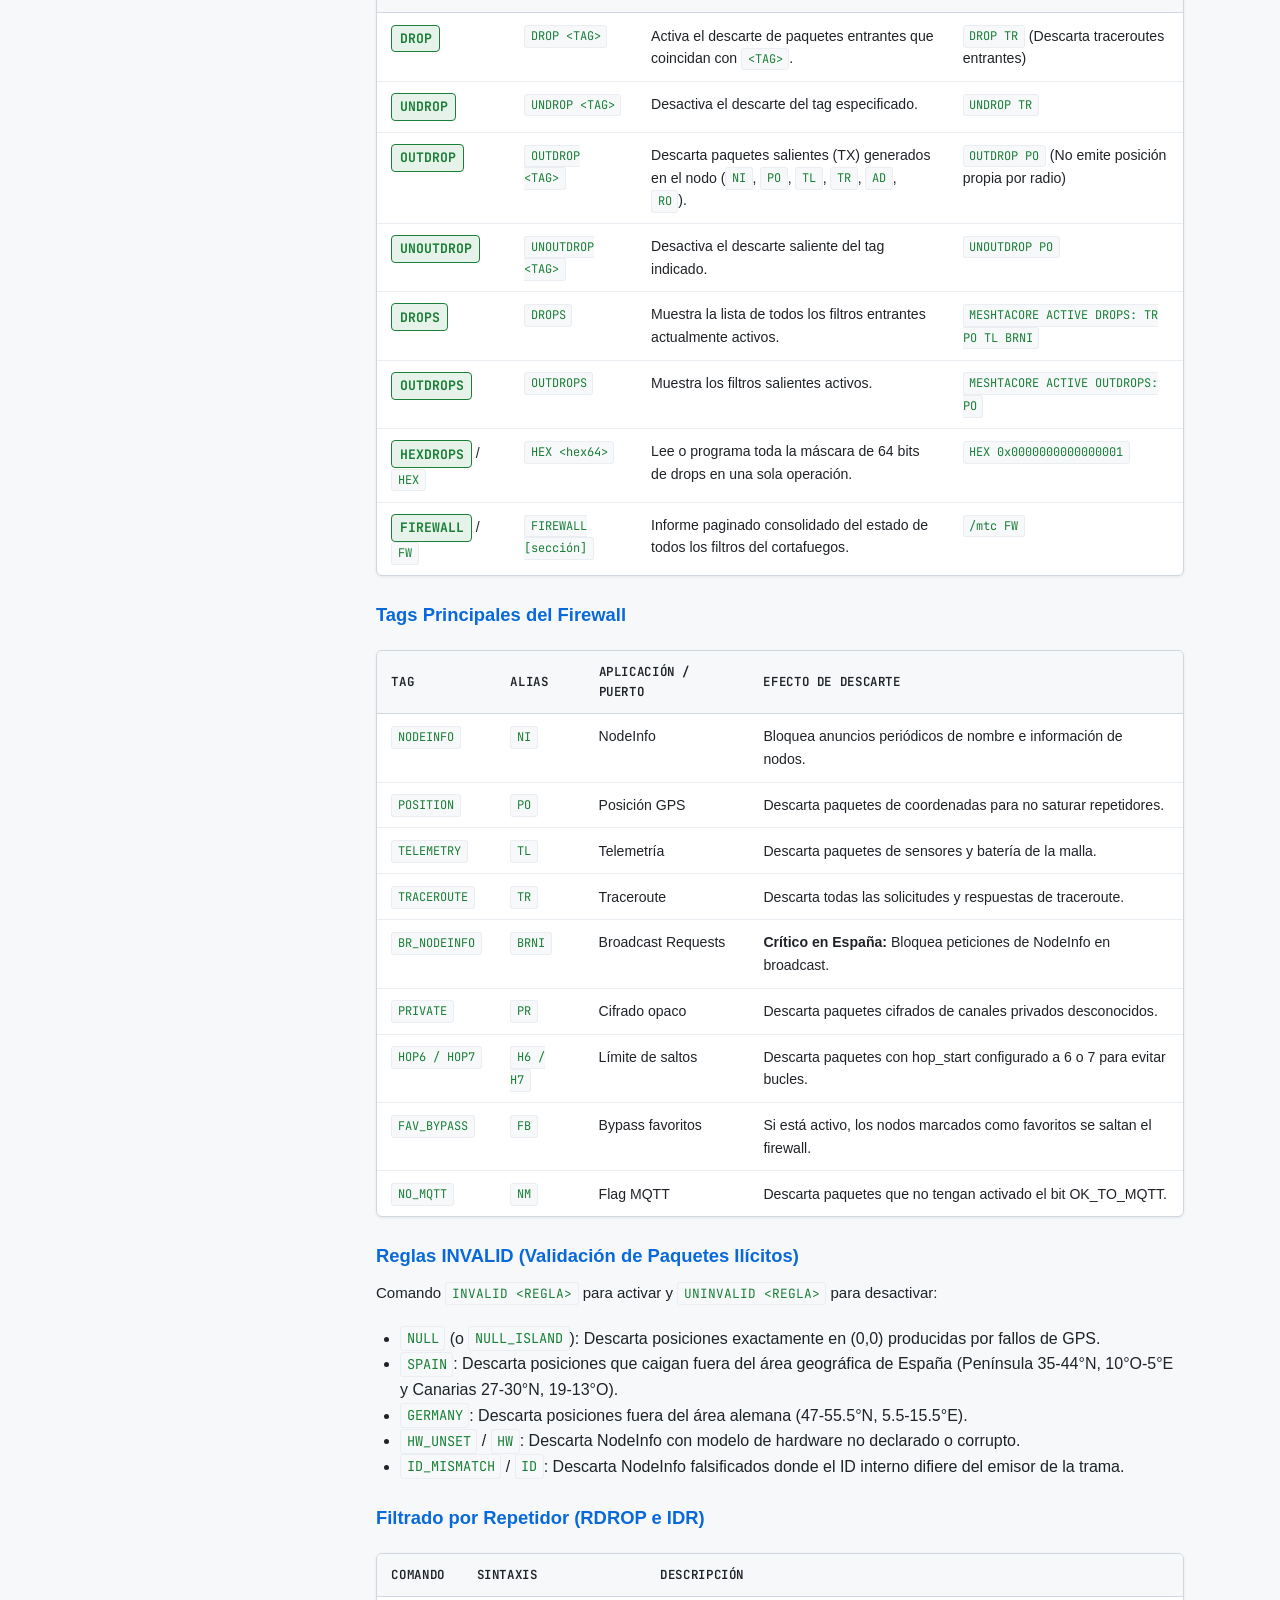
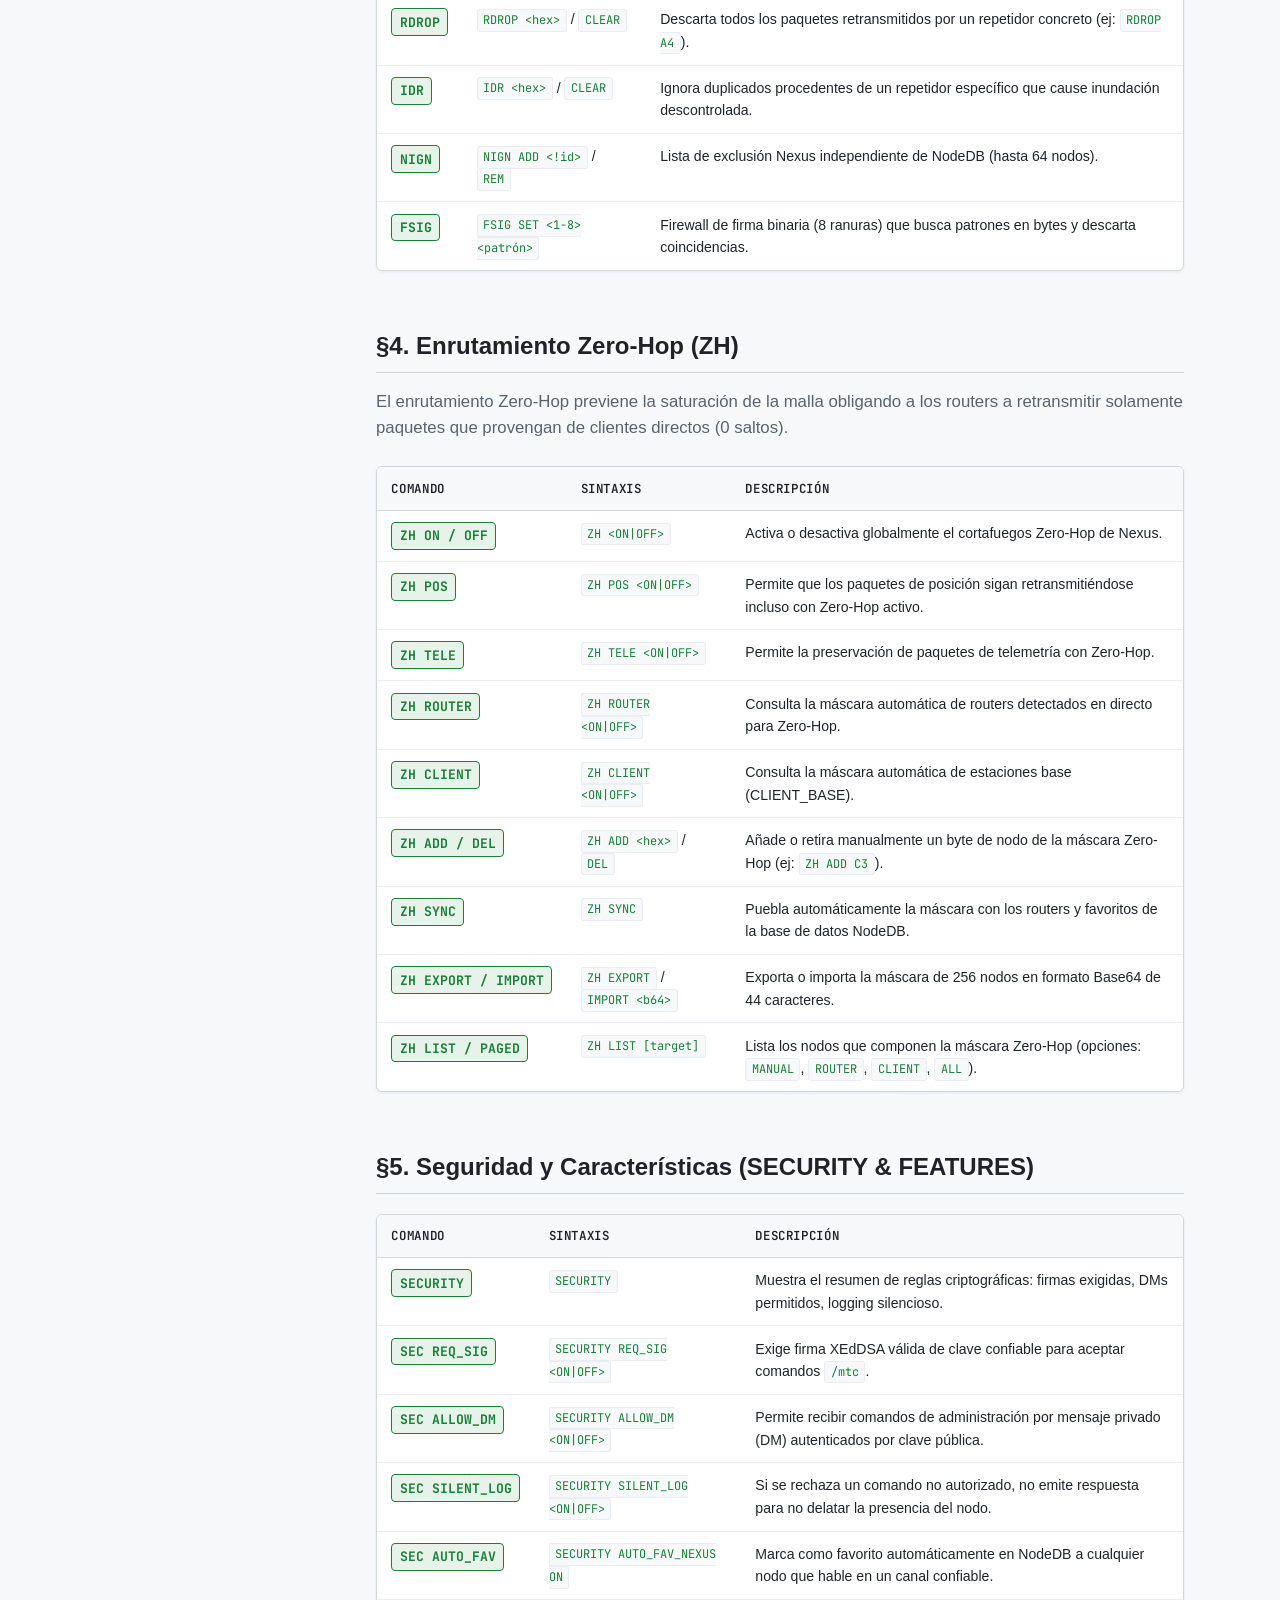
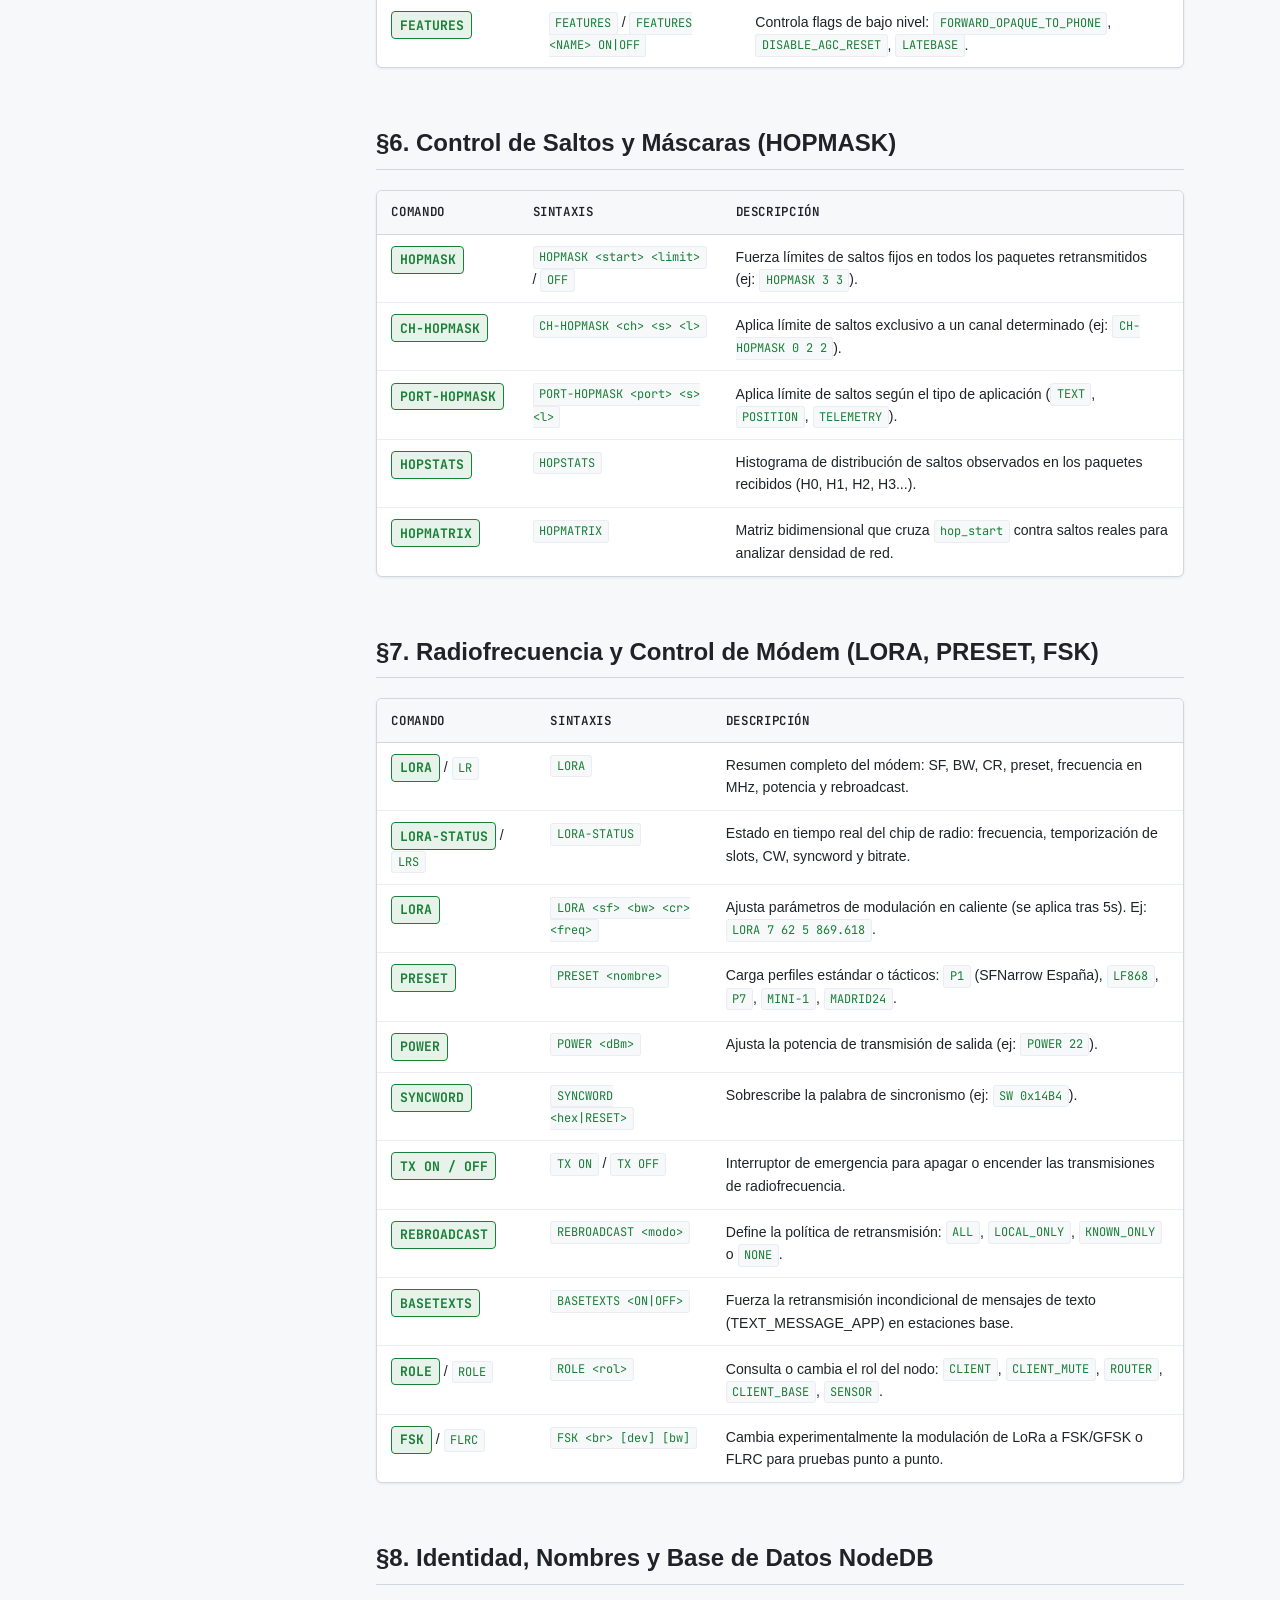
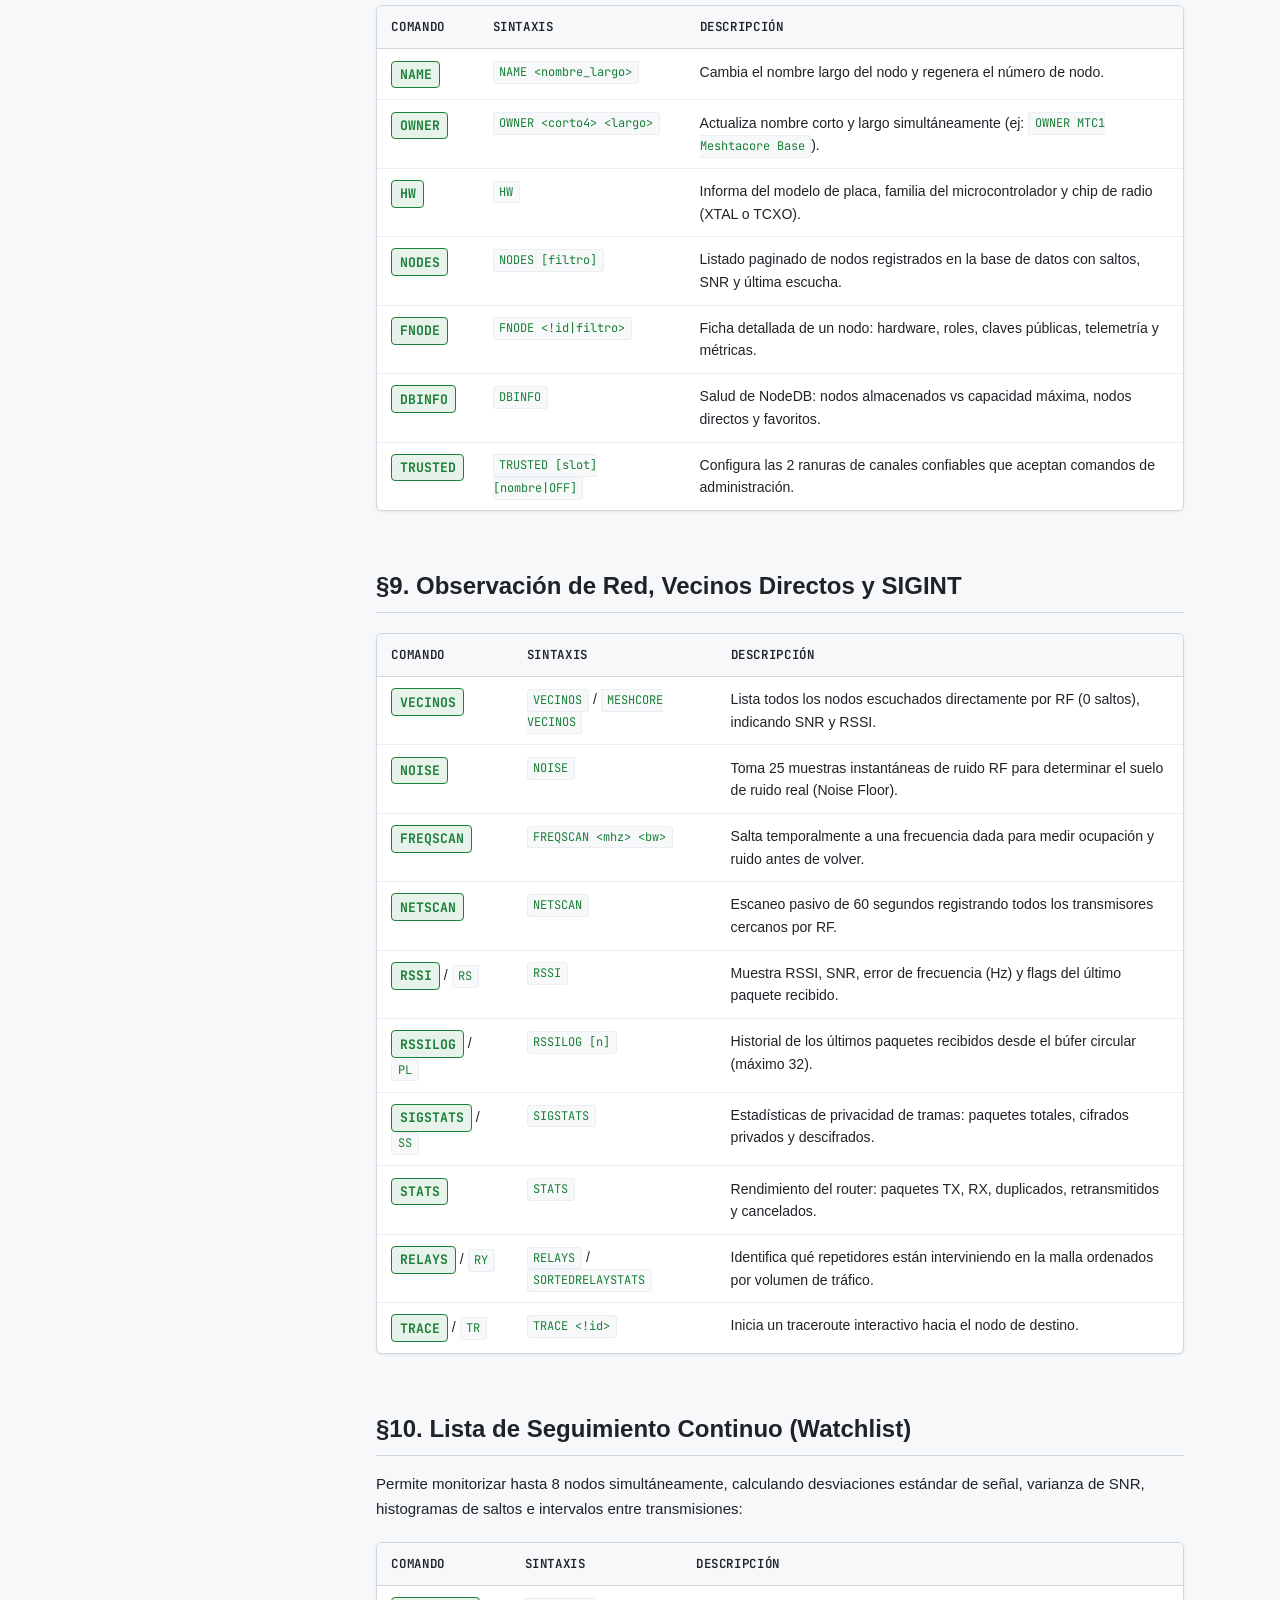
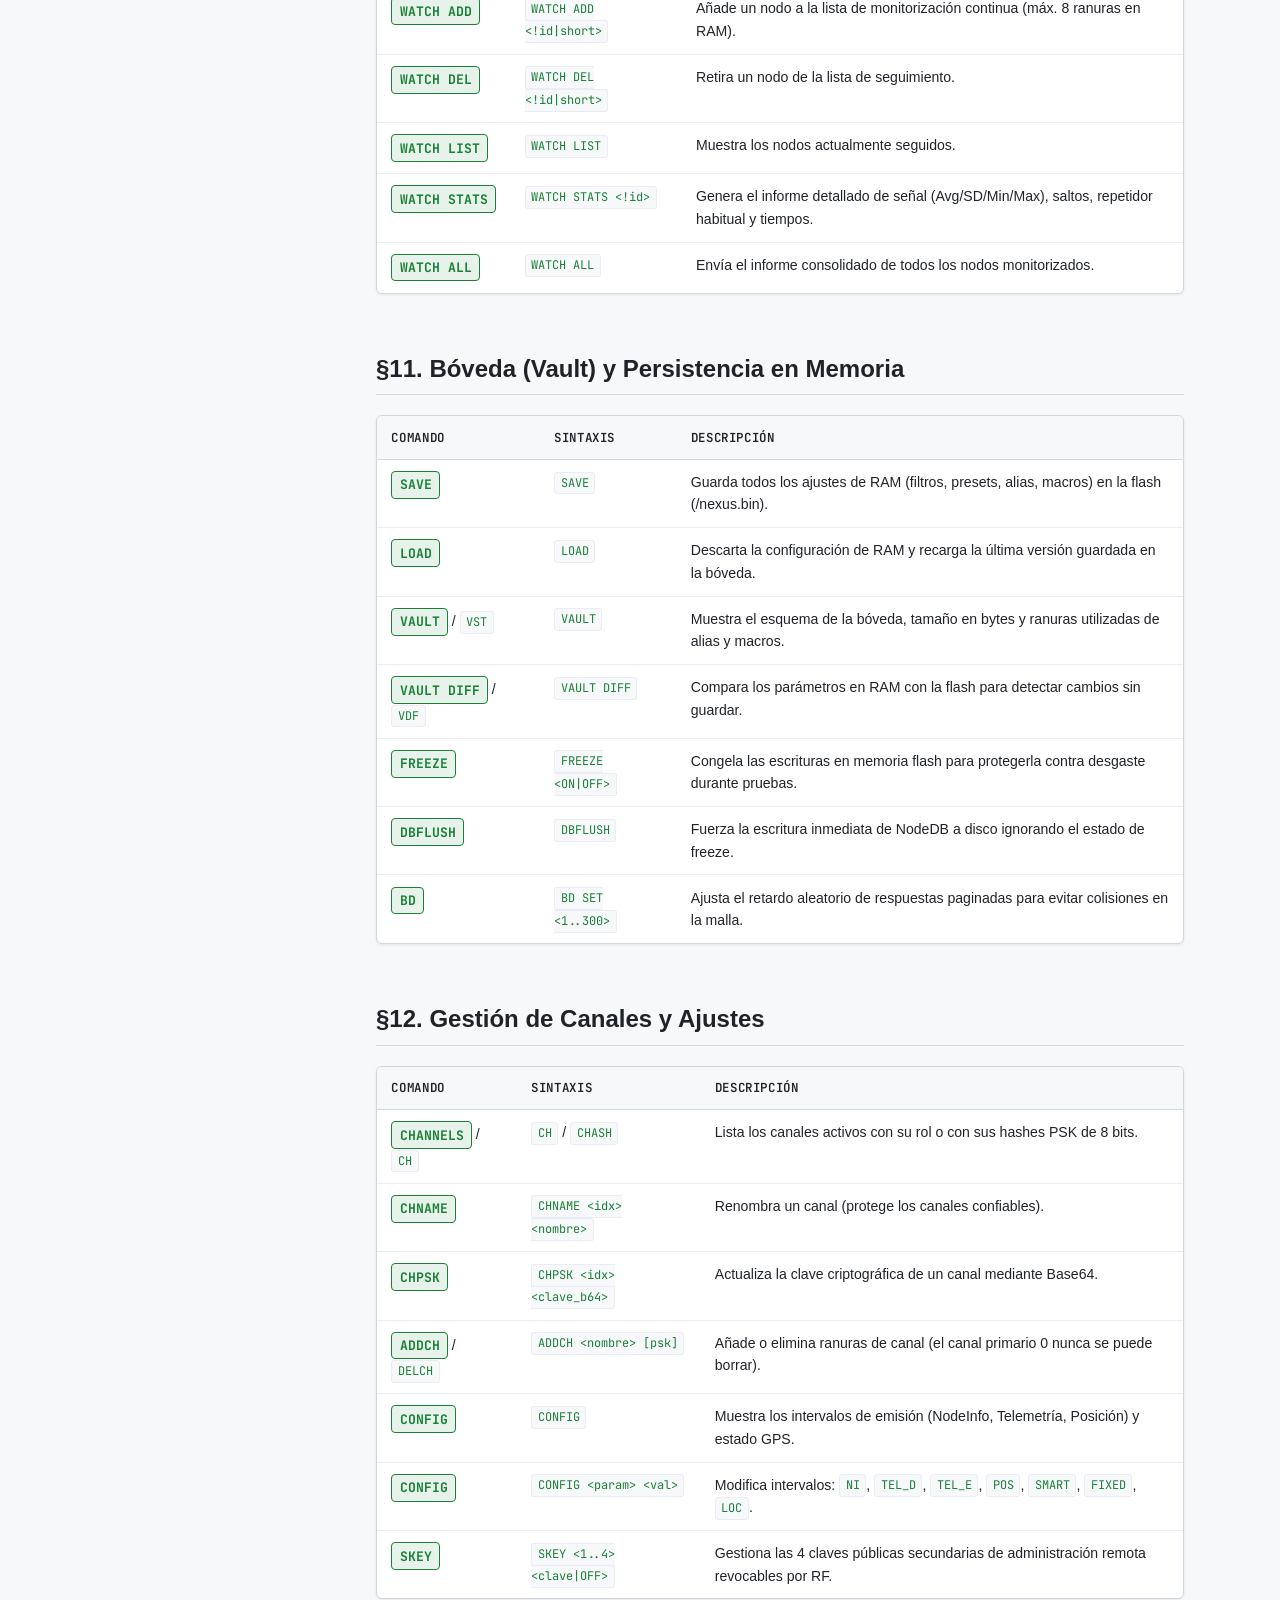
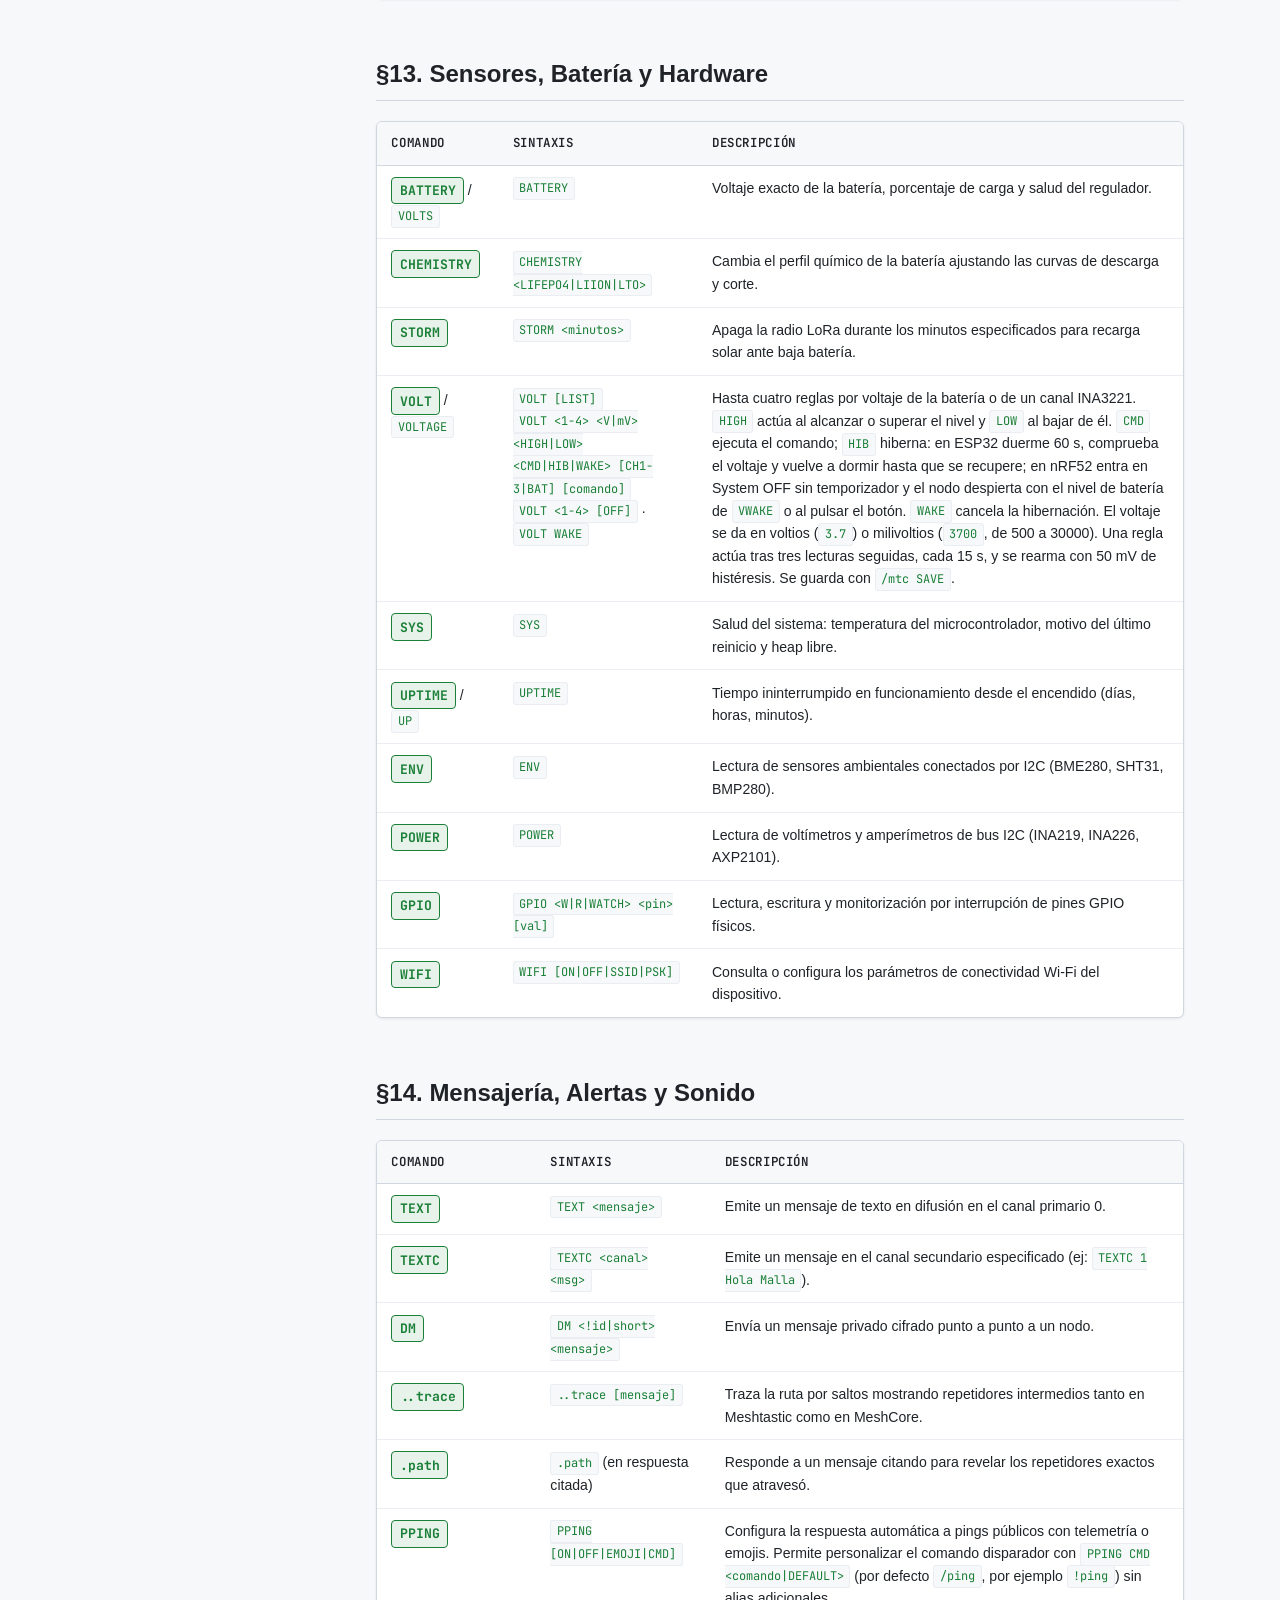
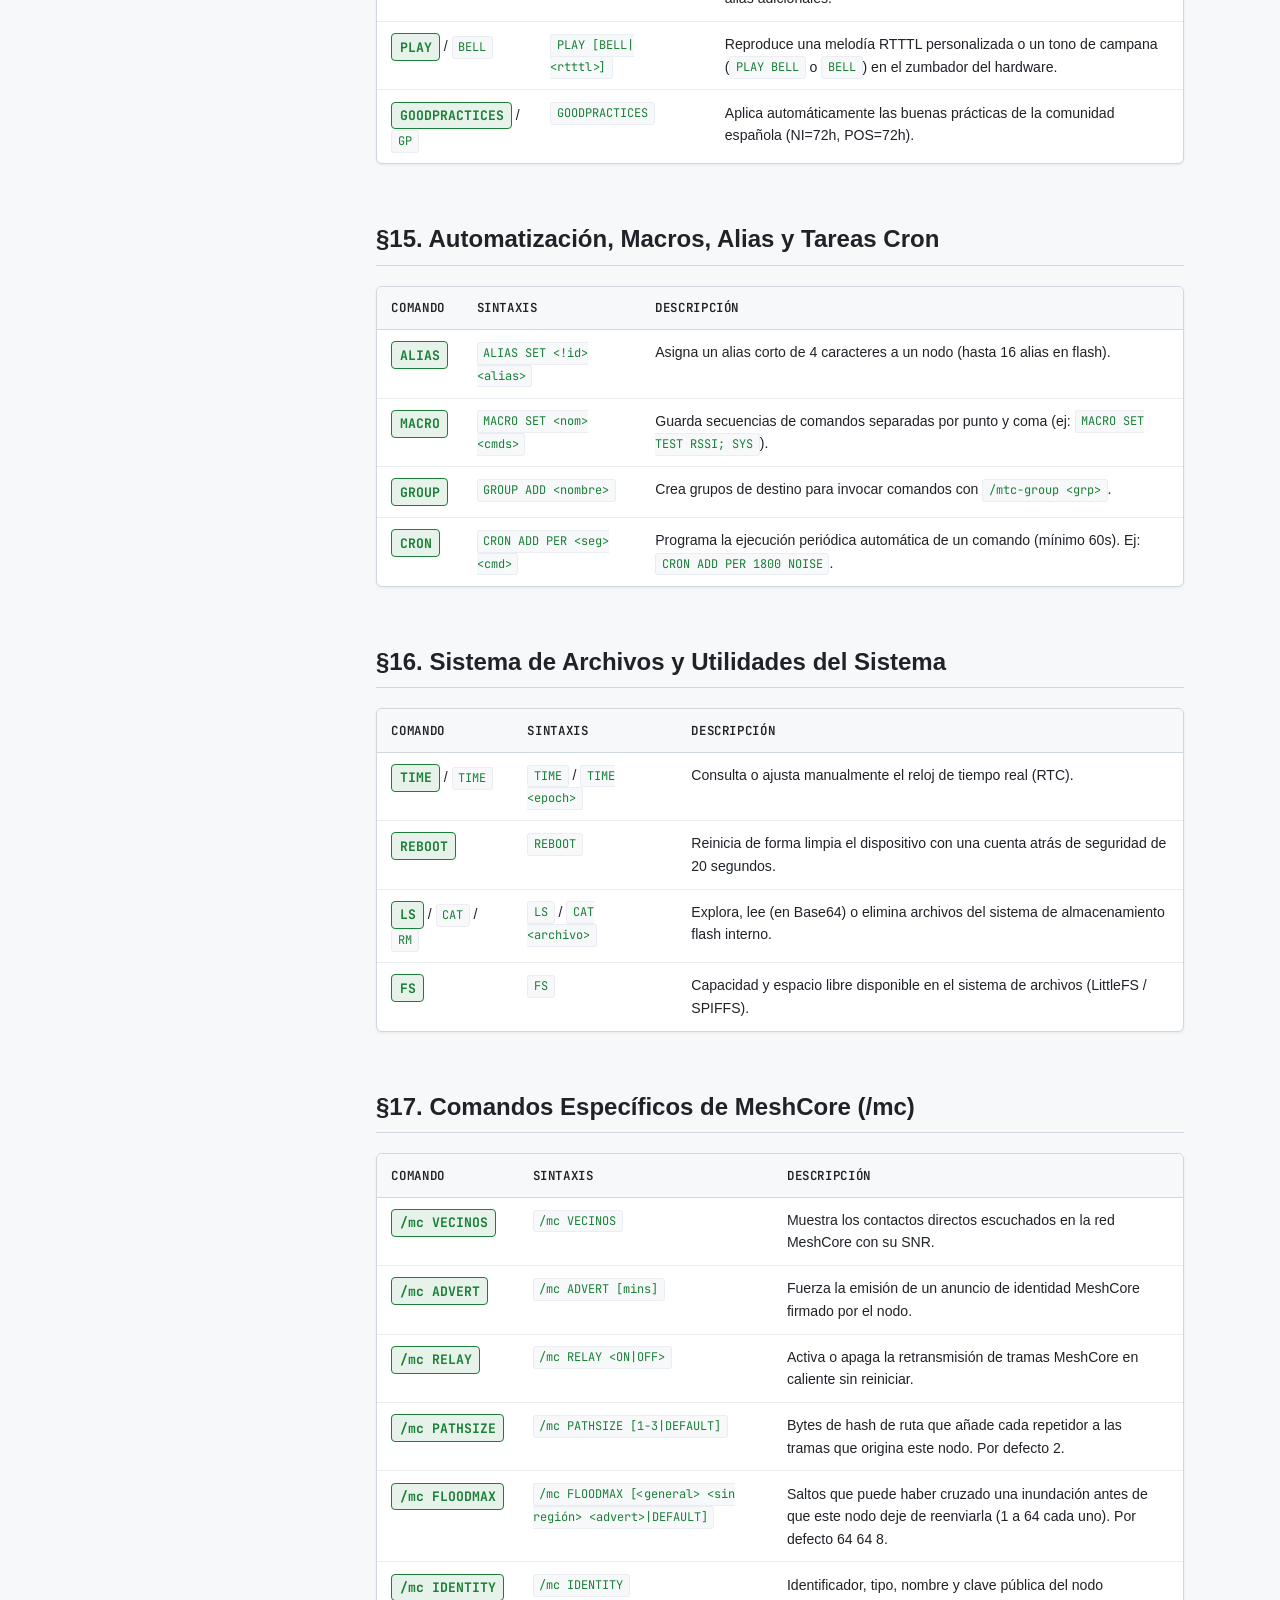
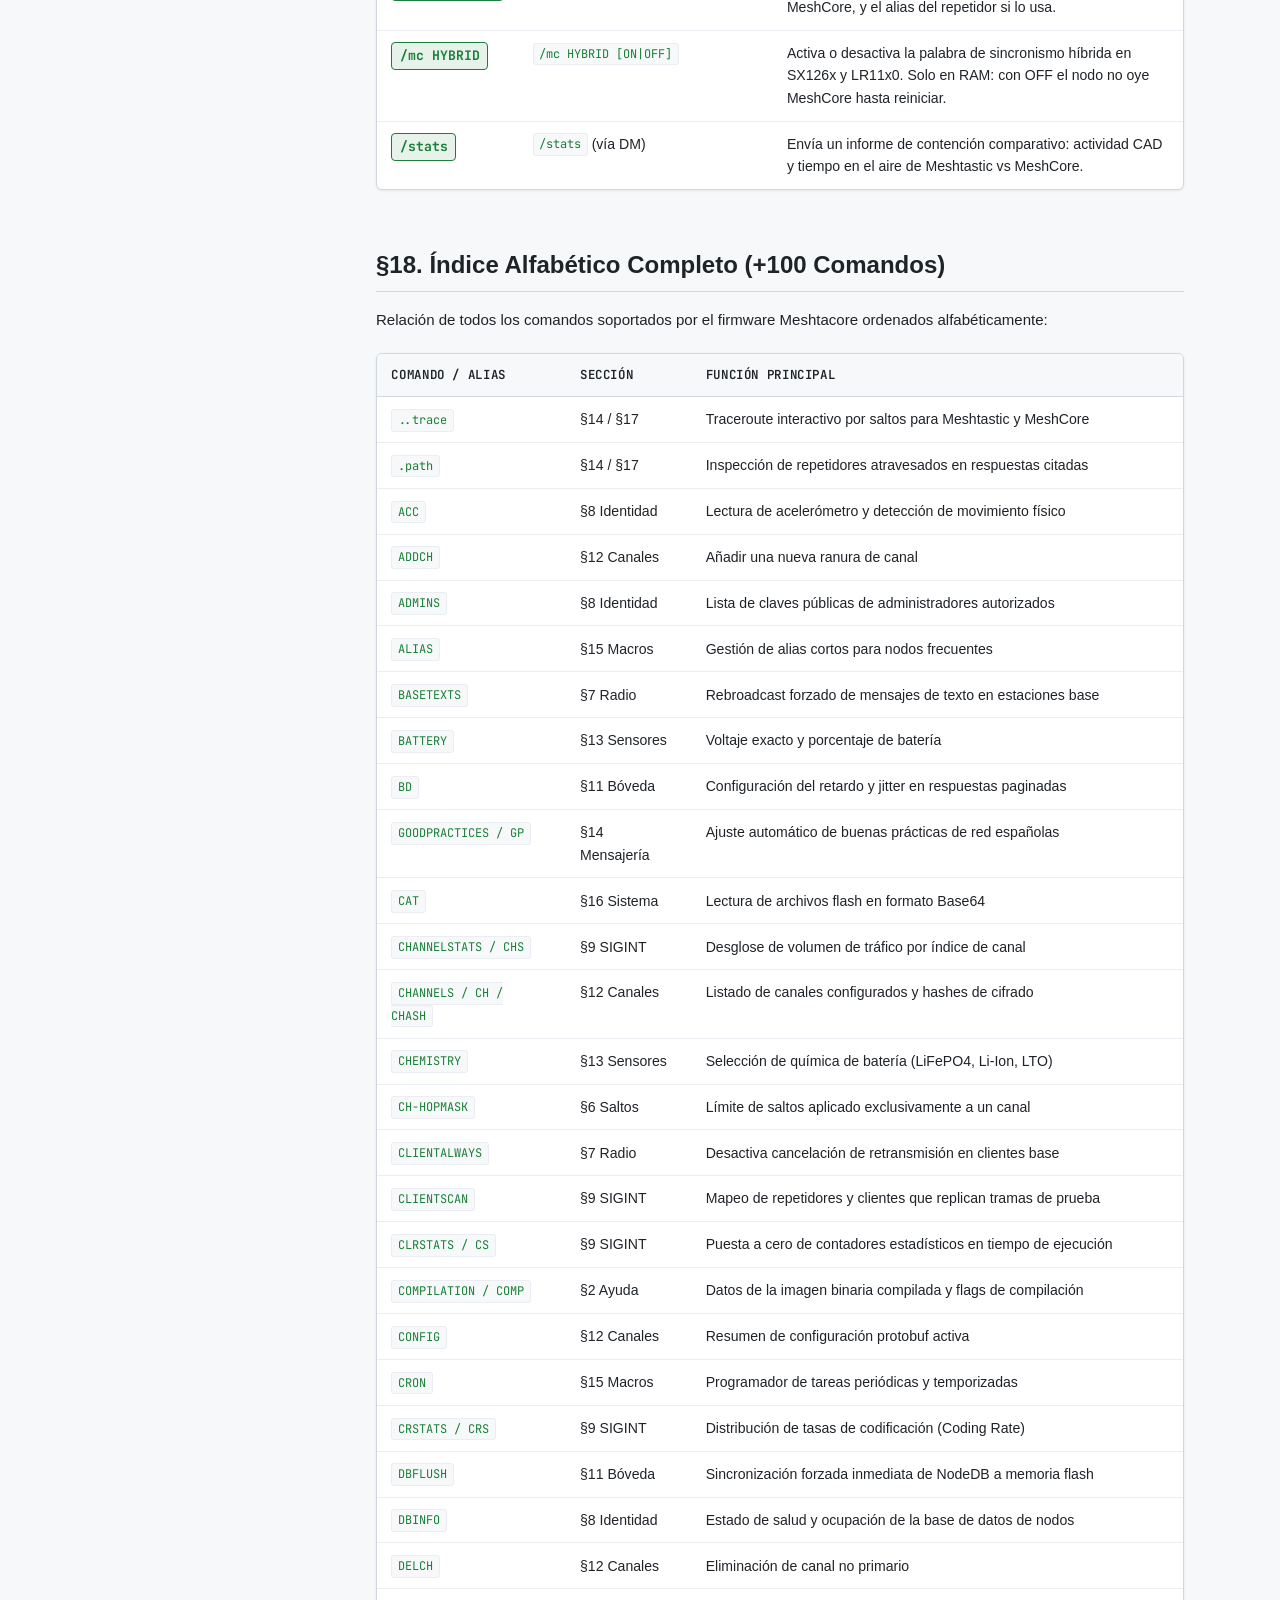
==== commit eaf729eb: "docs(site): one navigation and one set of install/OTA instructions across the whole site - Same nav " ====
--- a/custom_builder_web/docs/index.html
+++ b/custom_builder_web/docs/index.html
@@ -50,12 +50,12 @@
 
         <nav>
           <ul class="nav-links">
-            <li><a href="../index.html">← Inicio</a></li>
-            <li><a href="../index.html#comparativa">Comparativa</a></li>
+            <li><a href="../index.html">Inicio</a></li>
+            <li><a href="index.html" class="active">Documentación</a></li>
             <li><a href="../admin.html">Admin Bluetooth</a></li>
-            <li>
-              <a href="../builder.html" class="nav-cta-btn">🚀 Web Builder</a>
-            </li>
+            <li><a href="../flasher.html">⚡ Flasher</a></li>
+            <li><a href="../update.html">🔄 Instalar / Actualizar</a></li>
+            <li><a href="../builder.html" class="nav-cta-btn">🚀 Web Builder</a></li>
             <li>
               <a
                 href="https://github.com/xejarque/meshtacore-firmware"
@@ -114,6 +114,17 @@
             <li><a href="#sec-16">§16 Sistema de Archivos & OS</a></li>
             <li><a href="#sec-17">§17 Comandos Específicos MeshCore</a></li>
             <li><a href="#sec-index">§18 Índice Alfabético (+100)</a></li>
+          </ul>
+        </div>
+
+        <div class="sidebar-category">
+          <div class="sidebar-cat-title">Guías paso a paso</div>
+          <ul class="sidebar-menu">
+            <li>
+              <a href="administracion-remota.html"
+                >Administración remota (con dibujos)</a
+              >
+            </li>
           </ul>
         </div>
 
@@ -173,9 +184,9 @@
             usan una palabra de 8 bits en lugar de un registro: la híbrida es
             <code>0x1B</code>. Está verificada en una T1000-E; LR1120 y LR1121
             comparten el controlador pero no se han medido. SX128x y LR2021 no
-            tienen modo híbrido. Con <code>/mc HYBRID OFF</code> el nodo
-            vuelve a la palabra de Meshtastic y deja de oír MeshCore hasta que
-            se reinicia o se ejecuta <code>/mc HYBRID ON</code>.
+            tienen modo híbrido. Con <code>/mc HYBRID OFF</code> el nodo vuelve
+            a la palabra de Meshtastic y deja de oír MeshCore hasta que se
+            reinicia o se ejecuta <code>/mc HYBRID ON</code>.
           </p>
         </section>
 
@@ -190,7 +201,7 @@
               >Web Builder Online</a
             >
             para tener tus canales, coordenadas y claves sellados en la
-            partición de fábrica.
+            partición de fábrica. Después se instala así:
           </p>
           <ul
             style="
@@ -200,16 +211,67 @@
             "
           >
             <li>
-              <strong>nRF52 (RAK4631, T114, T-Echo):</strong> Doble clic en
-              reset y arrastrar el archivo <code>.uf2</code> a la unidad USB.
+              <strong>ESP32 / ESP32-S3 con la release estándar:</strong> abre
+              <a href="../update.html">Instalar / Actualizar</a> (Chrome o Edge
+              de escritorio), elige tu placa y pulsa el botón. Si la placa ya
+              tiene Meshtastic solo se reescribe la aplicación y se conserva tu
+              configuración; si está en blanco se instala desde cero (te avisa
+              antes de borrar). En los dos casos deja puesto el OTA Loader.
             </li>
             <li>
-              <strong>ESP32 / ESP32-S3 (Heltec V3, T-Beam):</strong> Flashear
-              mediante Web Flasher o
-              <code
-                >esptool.py --port /dev/ttyUSB0 write_flash 0x0
-                firmware.bin</code
-              >.
+              <strong>Un firmware del Web Builder:</strong> carga el
+              <code>.zip</code> o <code>.zip.enc</code> tal cual en el
+              <a href="../flasher.html">Flasher</a>; también escribe el OTA
+              Loader.
+            </li>
+            <li>
+              <strong>nRF52 (RAK4631, T114, T-Echo):</strong> doble clic en
+              reset y arrastrar el archivo <code>.uf2</code> a la unidad USB, o
+              el <code>.zip</code> en el <a href="../flasher.html">Flasher</a>.
+            </li>
+            <li>
+              <strong>ESP32 sin navegador:</strong> descarga de la release el
+              <code>.factory.bin</code>, su <code>.mt.json</code>, el
+              <code>littlefs-*.bin</code>, <code>mt-&lt;mcu&gt;-ota.bin</code>
+              y <code>device-install.sh</code> (Linux/macOS) o
+              <code>device-install.bat</code> (Windows, con Python y esptool), y
+              ejecuta <code>device-install -f firmware-…factory.bin</code>.
+            </li>
+          </ul>
+          <p class="docs-paragraph">
+            <strong>No escribas el <code>.factory.bin</code> a mano con
+            esptool sin el OTA Loader</strong>: la placa arranca, pero la app
+            de Meshtastic no podrá actualizarla por Bluetooth ("Device does not
+            have a valid OTA Loader").
+          </p>
+
+          <h3>Actualizar por Bluetooth (OTA)</h3>
+          <p class="docs-paragraph">
+            Con el OTA Loader instalado, la app de Meshtastic
+            (<em>Ajustes → Actualización de firmware</em>, archivo local)
+            actualiza la placa sin cable. Hay que elegir el fichero correcto:
+          </p>
+          <ul
+            style="
+              margin-left: 1.5rem;
+              color: var(--text-secondary);
+              margin-bottom: 1rem;
+            "
+          >
+            <li>
+              <strong>ESP32:</strong> <code>firmware-&lt;placa&gt;-&lt;versión&gt;.bin</code>,
+              el normal, <strong>sin</strong> <code>factory</code> en el
+              nombre y de la variante exacta de tu placa. La app rechaza el
+              <code>.factory.bin</code> ("does not match") porque ese solo vale
+              por cable.
+            </li>
+            <li>
+              <strong>nRF52:</strong>
+              <code>firmware-&lt;placa&gt;-&lt;versión&gt;.zip</code>.
+            </li>
+            <li>
+              No se sube nunca <code>mt-&lt;mcu&gt;-ota.bin</code>: es el
+              loader, se instala una sola vez.
             </li>
           </ul>
         </section>
@@ -259,8 +321,7 @@
                   <td>Nodo por Hex ID</td>
                   <td>
                     Dirigido directamente a un nodo específico (ej:
-                    <code>/mtc-device !3f2a89c1 INFO</code>). Omite el
-                    cooldown.
+                    <code>/mtc-device !3f2a89c1 INFO</code>). Omite el cooldown.
                   </td>
                 </tr>
                 <tr class="cmd-row">
@@ -298,8 +359,8 @@
           </p>
           <div class="code-block">
             /mtc R CH 1 NODES # Ejecuta NODES y envía la respuesta al canal
-            secundario (índice 1) /mtc R DM !3f2a89c1 SYS # Ejecuta SYS y
-            envía el informe como mensaje privado al operador
+            secundario (índice 1) /mtc R DM !3f2a89c1 SYS # Ejecuta SYS y envía
+            el informe como mensaje privado al operador
           </div>
         </section>
 
